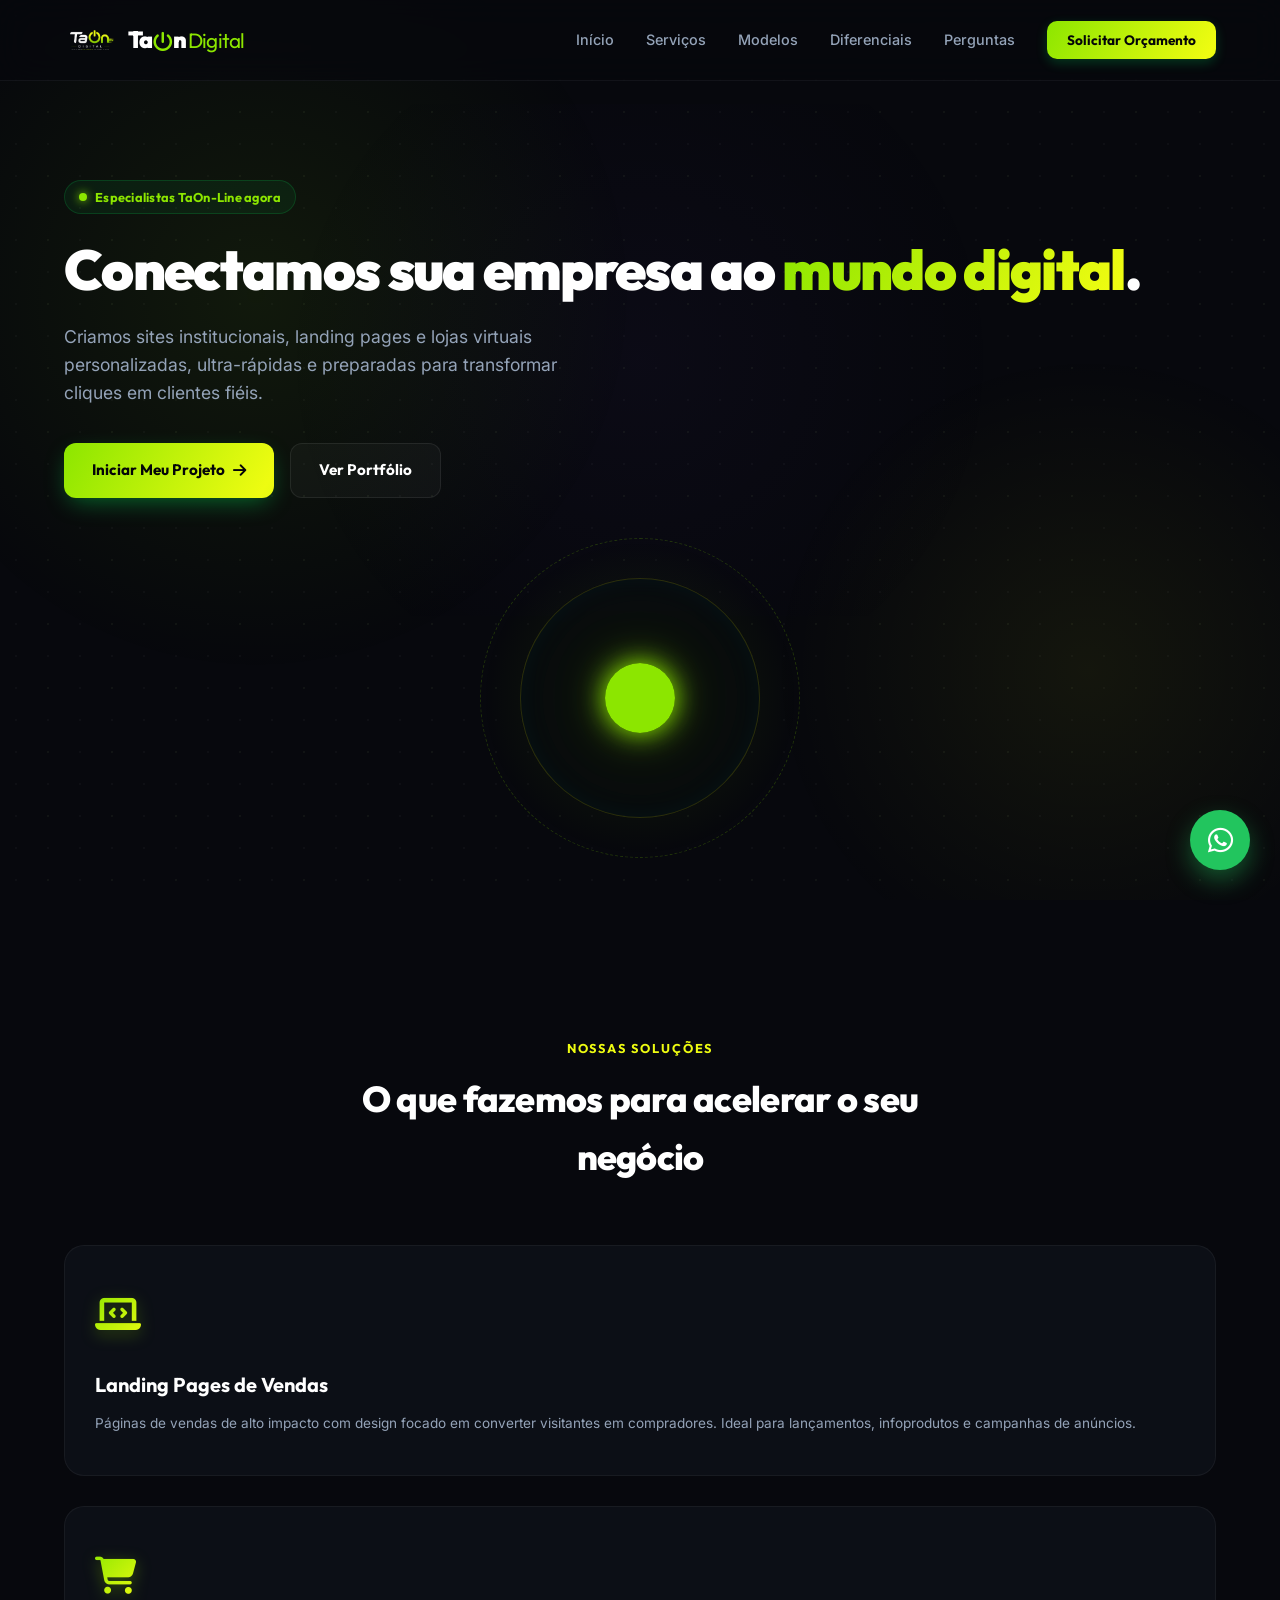
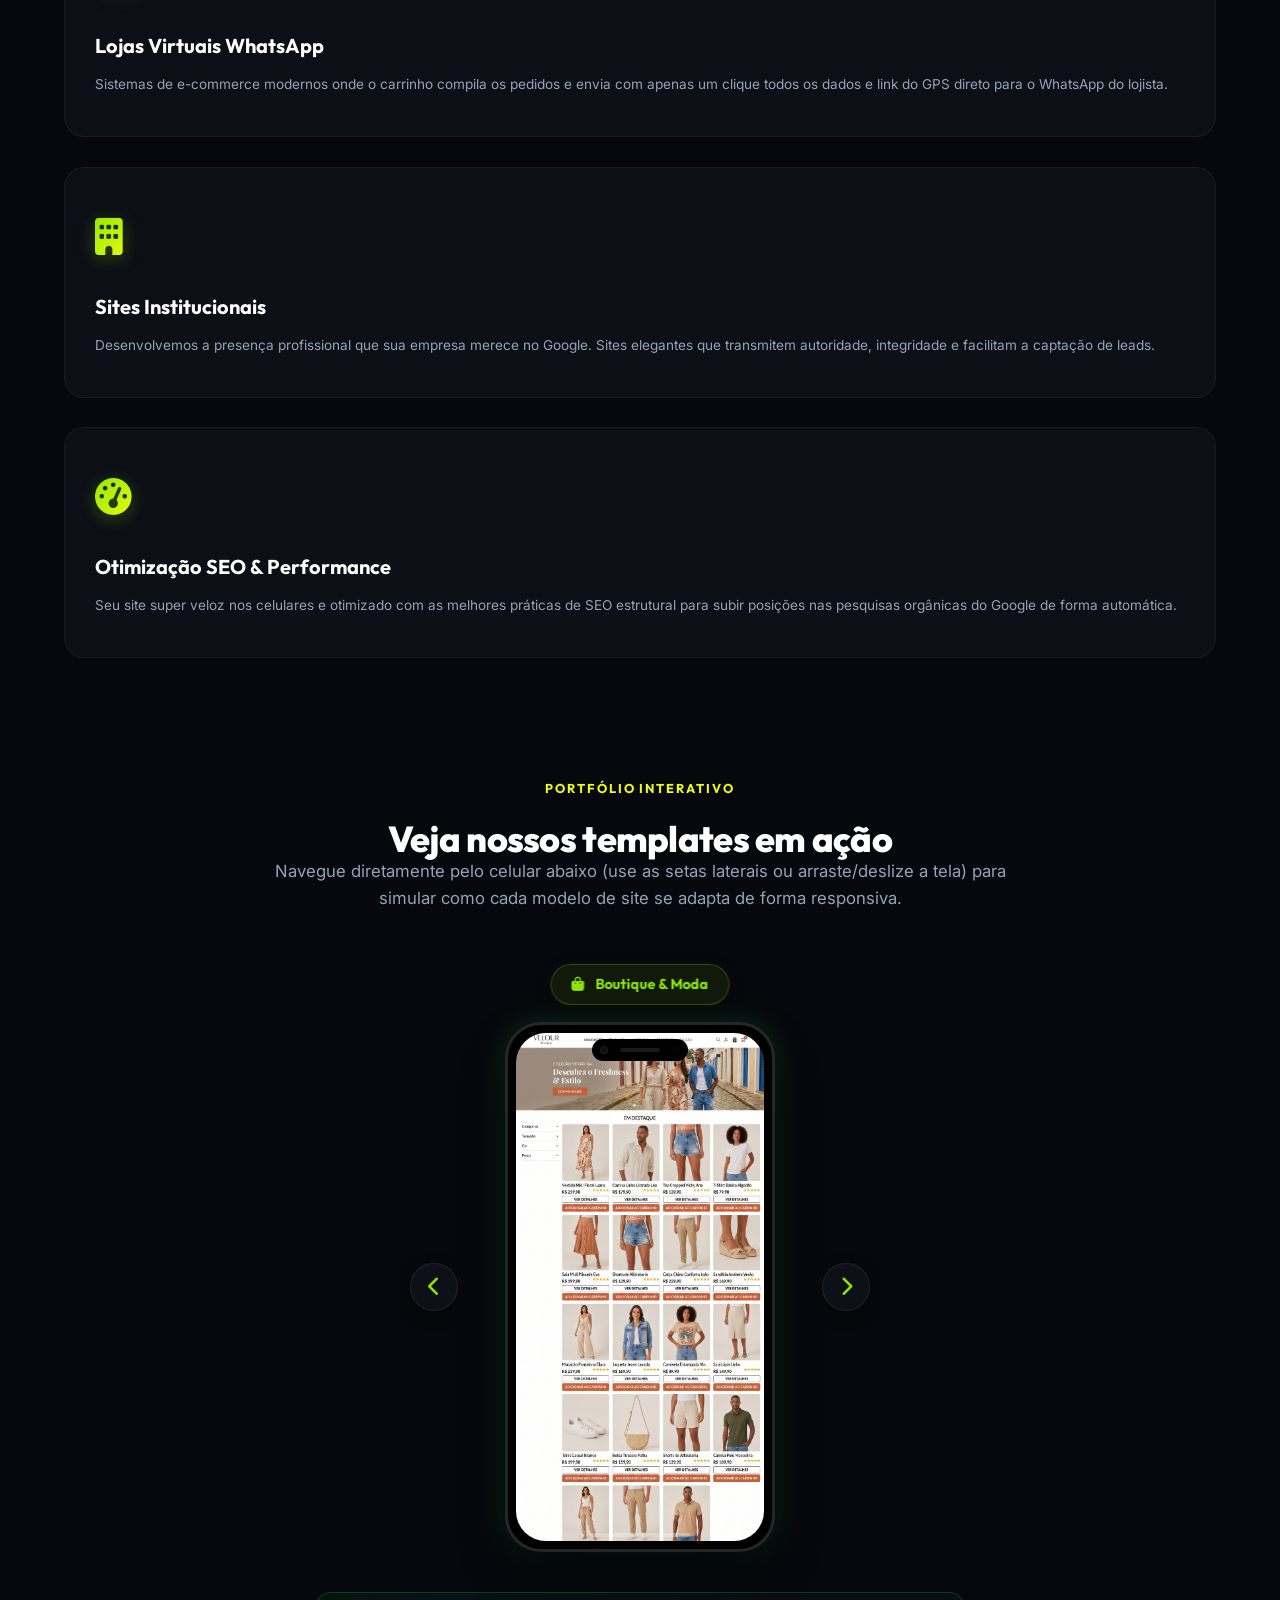
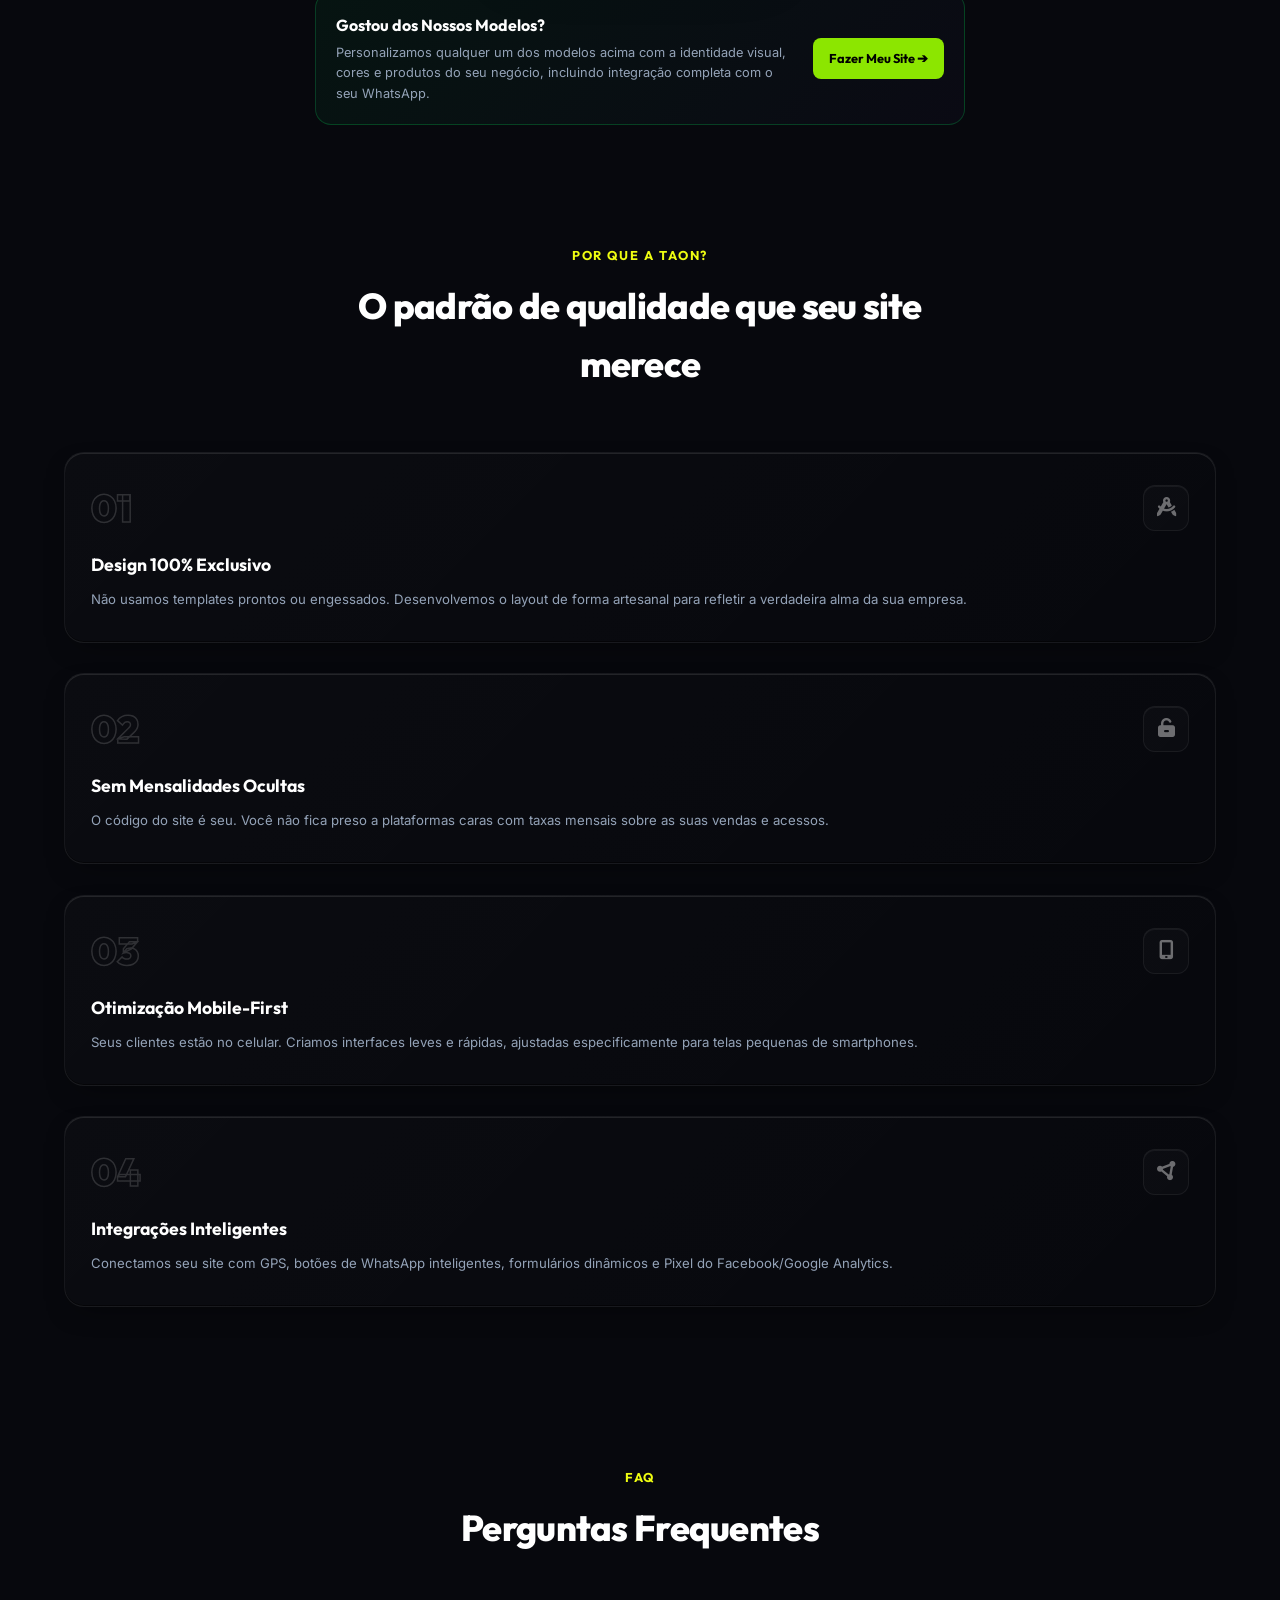
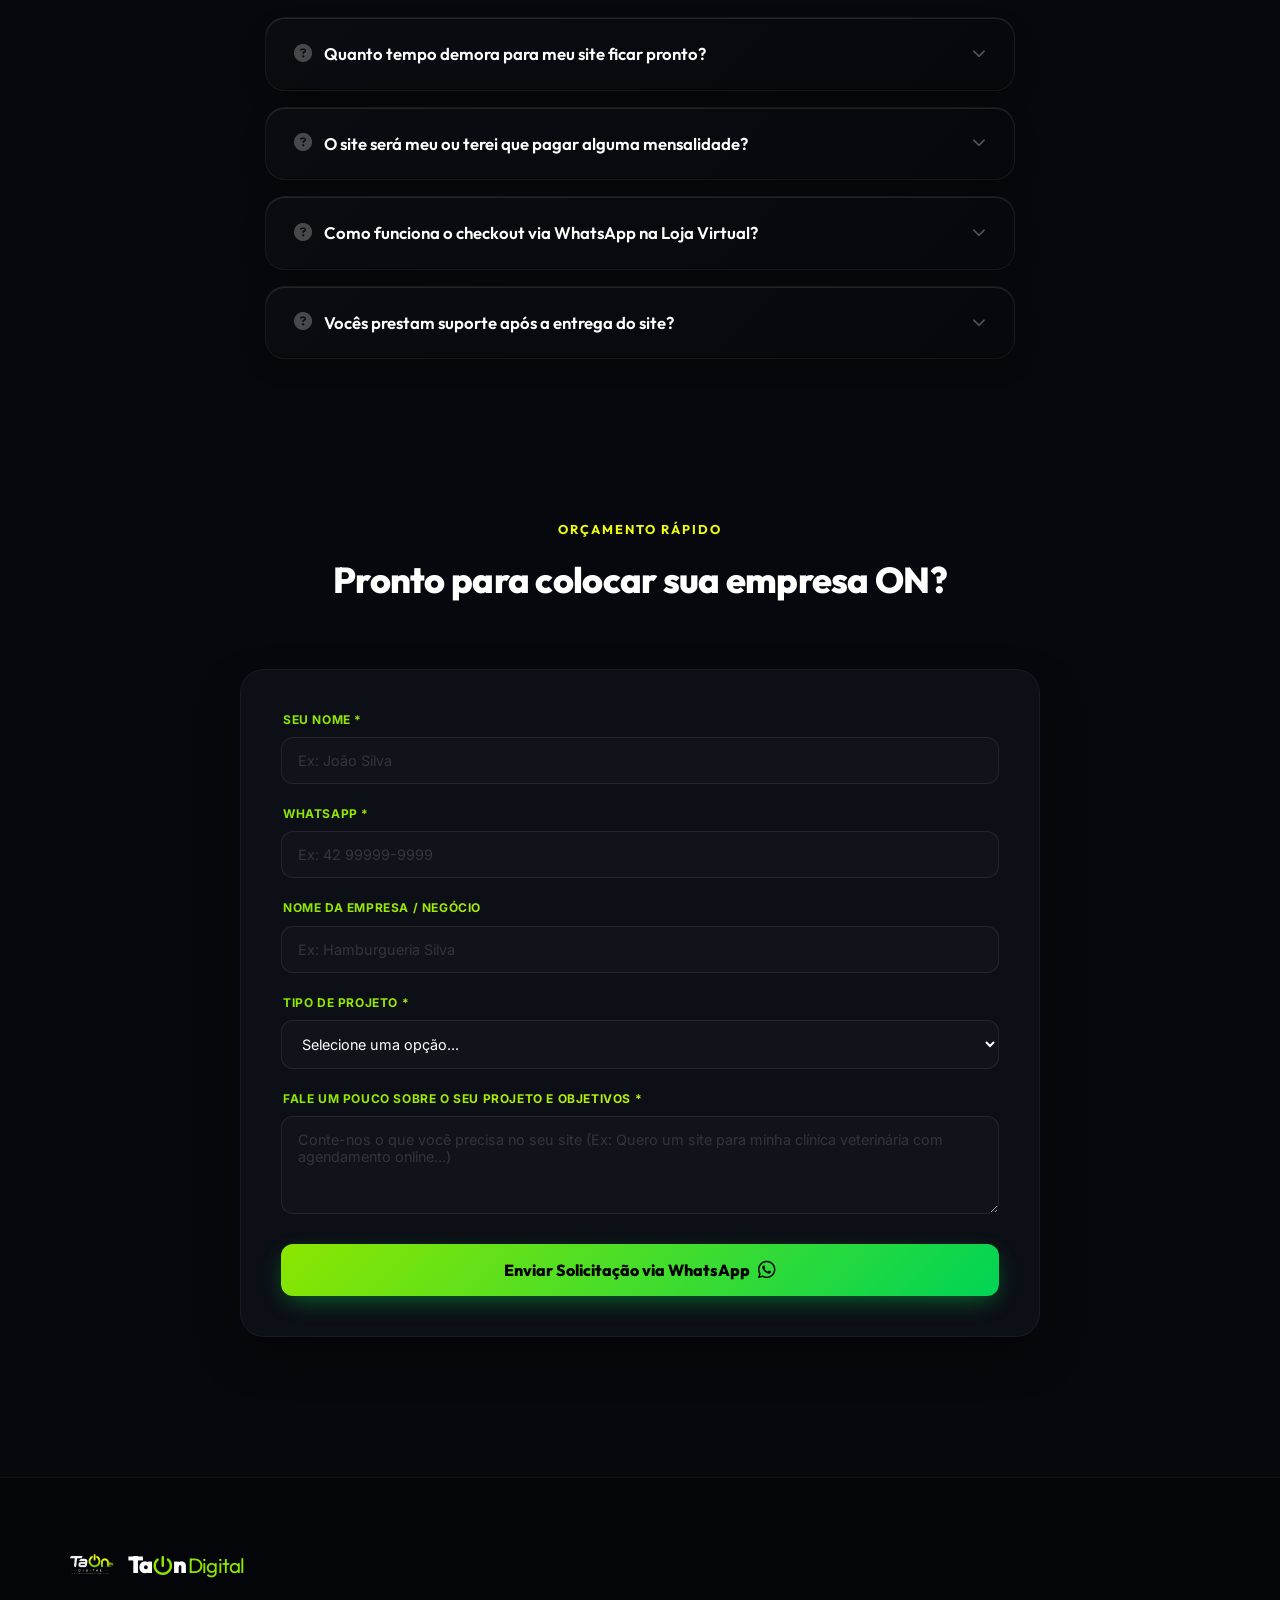
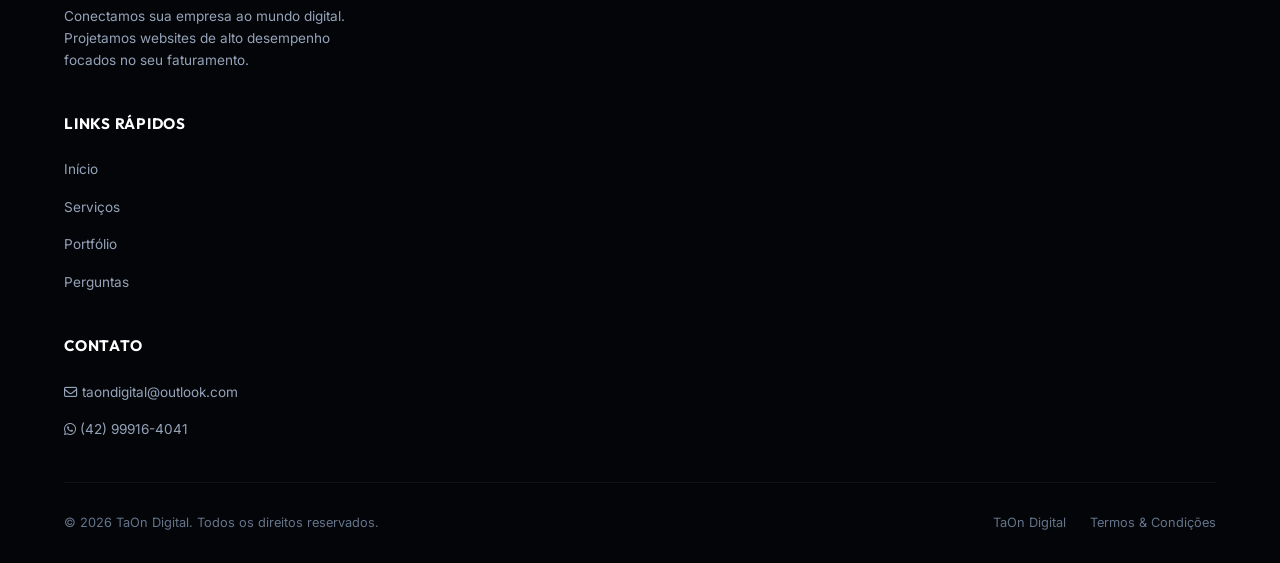
==== index.html @ 7944c2e3 "Add files via upload" ====
<!DOCTYPE html>
<html lang="pt-BR">
<head>
    <meta charset="UTF-8">
    <meta name="viewport" content="width=device-width, initial-scale=1.0">
    <title>TaOn Digital - Criação de Sites Profissionais e Lojas Virtuais</title>
    <meta name="description" content="Conectamos sua empresa ao mundo digital. Criamos Landing Pages, Lojas Virtuais e Sites Institucionais de alto nível e com conversão acelerada.">
    
    <!-- CSS Link -->
    <link rel="stylesheet" href="style.css?v=12">
    
    <!-- Ícone de FontAwesome para o WhatsApp Flutuante -->
    <link rel="stylesheet" href="https://cdnjs.cloudflare.com/ajax/libs/font-awesome/6.4.0/css/all.min.css">
</head>
<body>

    <!-- Grade e Efeitos de Brilho de Fundo -->
    <div class="digital-grid"></div>
    <div class="ambient-glows">
        <div class="glow-1"></div>
        <div class="glow-2"></div>
        <div class="glow-3"></div>
    </div>

    <!-- ==========================================
       MENU SUPERIOR (NAVBAR)
       ========================================== -->
    <nav class="navbar" id="navbar">
        <div class="container nav-container">
            <a href="#inicio" class="nav-logo">
                <img src="logo.png?v=2" alt="TaOn Digital Logo">
                <span class="nav-logo-text">Ta<i class="fa-solid fa-power-off power-icon"></i>n<span>Digital</span></span>
            </a>
            
            <ul class="nav-menu" id="nav-menu">
                <li><a href="#inicio" class="nav-link">Início</a></li>
                <li><a href="#servicos" class="nav-link">Serviços</a></li>
                <li><a href="#portfolio" class="nav-link">Modelos</a></li>
                <li><a href="#diferenciais" class="nav-link">Diferenciais</a></li>
                <li><a href="#faq" class="nav-link">Perguntas</a></li>
                <li><a href="#orcamento" class="nav-cta-btn">Solicitar Orçamento</a></li>
            </ul>
            
            <button class="menu-toggle" id="menu-toggle">
                <span></span>
                <span></span>
                <span></span>
            </button>
        </div>
    </nav>

    <!-- ==========================================
       SEÇÃO HERO
       ========================================== -->
    <section class="hero-section" id="inicio">
        <div class="container hero-grid">
            <div class="hero-content">
                <div class="hero-badge">
                    <span class="status-dot"></span>
                    Especialistas TaOn-Line agora
                </div>
                <h1 class="hero-title">Conectamos sua empresa ao <span class="gradient-text">mundo digital</span>.</h1>
                <p class="hero-subtitle">Criamos sites institucionais, landing pages e lojas virtuais personalizadas, ultra-rápidas e preparadas para transformar cliques em clientes fiéis.</p>
                <div class="hero-actions">
                    <a href="#orcamento" class="btn-primary">
                        <span>Iniciar Meu Projeto</span>
                        <i class="fa-solid fa-arrow-right"></i>
                    </a>
                    <a href="#portfolio" class="btn-secondary">Ver Portfólio</a>
                </div>
            </div>
            
            <div class="hero-visual">
                <div class="hero-tech-circle">
                    <div class="hero-tech-inner">
                        <div class="hero-tech-center">
                            <div class="orb-evasion-wrapper">
                                <div class="glow-orb"></div>
                            </div>
                        </div>
                    </div>
                </div>
            </div>
        </div>
    </section>

    <!-- ==========================================
       SEÇÃO SERVIÇOS
       ========================================== -->
    <section class="section" id="servicos">
        <div class="container">
            <div class="section-header reveal">
                <span class="section-tag">Nossas Soluções</span>
                <h2 class="section-title">O que fazemos para acelerar o seu negócio</h2>
            </div>
            
            <div class="services-grid">
                <!-- Serviço 1 -->
                <div class="service-card reveal reveal-delay-1">
                    <div class="service-icon"><i class="fa-solid fa-laptop-code"></i></div>
                    <h3>Landing Pages de Vendas</h3>
                    <p>Páginas de vendas de alto impacto com design focado em converter visitantes em compradores. Ideal para lançamentos, infoprodutos e campanhas de anúncios.</p>
                </div>
                
                <!-- Serviço 2 -->
                <div class="service-card reveal reveal-delay-2">
                    <div class="service-icon"><i class="fa-solid fa-cart-shopping"></i></div>
                    <h3>Lojas Virtuais WhatsApp</h3>
                    <p>Sistemas de e-commerce modernos onde o carrinho compila os pedidos e envia com apenas um clique todos os dados e link do GPS direto para o WhatsApp do lojista.</p>
                </div>
                
                <!-- Serviço 3 -->
                <div class="service-card reveal reveal-delay-3">
                    <div class="service-icon"><i class="fa-solid fa-building"></i></div>
                    <h3>Sites Institucionais</h3>
                    <p>Desenvolvemos a presença profissional que sua empresa merece no Google. Sites elegantes que transmitem autoridade, integridade e facilitam a captação de leads.</p>
                </div>
                
                <!-- Serviço 4 -->
                <div class="service-card reveal reveal-delay-4">
                    <div class="service-icon"><i class="fa-solid fa-gauge-high"></i></div>
                    <h3>Otimização SEO & Performance</h3>
                    <p>Seu site super veloz nos celulares e otimizado com as melhores práticas de SEO estrutural para subir posições nas pesquisas orgânicas do Google de forma automática.</p>
                </div>
            </div>
        </div>
    </section>

    <!-- ==========================================
       SEÇÃO PORTFÓLIO INTERATIVO (MOCKUP)
       ========================================== -->
    <section class="section portfolio-section" id="portfolio">
        <div class="container">
            <div class="section-header reveal">
                <span class="section-tag">Portfólio Interativo</span>
                <h2 class="section-title">Veja nossos templates em ação</h2>
            </div>
            
            <!-- Descrição centralizada acima da grade (economiza largura no grid) -->
            <p class="portfolio-intro-text reveal" style="text-align: center; color: var(--color-text-body); max-width: 750px; margin: -40px auto 40px auto; font-size: 1.05rem;">
                Navegue diretamente pelo celular abaixo (use as setas laterais ou arraste/deslize a tela) para simular como cada modelo de site se adapta de forma responsiva.
            </p>
            
            <div class="portfolio-layout">
                <!-- Coluna Esquerda: O Mockup do Celular (Agora do lado esquerdo!) -->
                <div class="phone-mockup-wrapper reveal left">
                    <!-- Indicador de Categoria Ativa -->
                    <div class="phone-category-indicator">
                        <span class="active-category-name"><i class="fa-solid fa-bag-shopping"></i> Boutique & Moda</span>
                    </div>

                    <!-- Setas de Navegação (Apenas no Mobile) -->
                    <button type="button" class="phone-nav-btn prev-btn" aria-label="Template anterior">
                        <i class="fa-solid fa-chevron-left"></i>
                    </button>
                    
                    <div class="phone-mockup">
                        <div class="phone-notch">
                            <div class="notch-camera"></div>
                            <div class="notch-speaker"></div>
                            <div class="notch-camera" style="opacity: 0.2;"></div>
                        </div>
                        
                        <div class="phone-home-indicator"></div>
                        
                        <div class="phone-screen">
                            <div class="phone-content-slider">
                                <!-- Slide Moda -->
                                <div class="phone-slide active" id="slide-moda">
                                    <iframe src="demo-moda.html" class="portfolio-iframe" title="Template Moda & Boutique"></iframe>
                                </div>
                                <!-- Slide Lanchonete -->
                                <div class="phone-slide" id="slide-lanchonete" style="position: absolute; inset: 0;">
                                    <iframe src="loja-demo/index.html" class="portfolio-iframe" title="Template Hamburgueria"></iframe>
                                </div>
                                <!-- Slide Restaurante -->
                                <div class="phone-slide" id="slide-restaurante">
                                    <iframe src="demo-restaurante.html" class="portfolio-iframe" title="Template Restaurante"></iframe>
                                </div>
                                <!-- Slide Petshop -->
                                <div class="phone-slide" id="slide-petshop">
                                    <iframe src="demo-petshop.html" class="portfolio-iframe" title="Template Petshop"></iframe>
                                </div>
                                <!-- Slide Assistência -->
                                <div class="phone-slide" id="slide-assistencia">
                                    <iframe src="demo-celular.html" class="portfolio-iframe" title="Template Assistência Técnica"></iframe>
                                </div>
                            </div>
                        </div>
                    </div>
                    
                    <button type="button" class="phone-nav-btn next-btn" aria-label="Próximo template">
                        <i class="fa-solid fa-chevron-right"></i>
                    </button>
                </div>

                <!-- Coluna Direita: As Abas de Categorias (Agora do lado direito!) -->
                <div class="portfolio-info reveal right">
                    <div class="tabs-container">
                        <button class="tab-btn active" data-target="moda">
                            <span>Boutique & Moda</span>
                            <span class="tab-icon"><i class="fa-solid fa-bag-shopping"></i></span>
                        </button>
                        <button class="tab-btn" data-target="lanchonete">
                            <span>Hamburgueria & Fast-food</span>
                            <span class="tab-icon"><i class="fa-solid fa-burger"></i></span>
                        </button>
                        <button class="tab-btn" data-target="restaurante">
                            <span>Restaurante & Bistrô</span>
                            <span class="tab-icon"><i class="fa-solid fa-utensils"></i></span>
                        </button>
                        <button class="tab-btn" data-target="petshop">
                            <span>Petshop & Veterinária</span>
                            <span class="tab-icon"><i class="fa-solid fa-paw"></i></span>
                        </button>
                        <button class="tab-btn" data-target="assistencia">
                            <span>Serviços & Assistência</span>
                            <span class="tab-icon"><i class="fa-solid fa-screwdriver-wrench"></i></span>
                        </button>
                    </div>
                </div>
            </div>

            <!-- Card Destaque da Vitrine (CTA para Orçamento) -->
            <div class="demo-card-highlight reveal scale" style="max-width: 650px; margin: 40px auto 0 auto; width: 100%;">
                <div class="demo-card-content">
                    <h4>Gostou dos Nossos Modelos?</h4>
                    <p>Personalizamos qualquer um dos modelos acima com a identidade visual, cores e produtos do seu negócio, incluindo integração completa com o seu WhatsApp.</p>
                </div>
                <a href="#orcamento" class="btn-demo-link">Fazer Meu Site ➔</a>
            </div>
        </div>
    </section>

    <!-- ==========================================
       SEÇÃO DIFERENCIAIS
       ========================================== -->
    <section class="section" id="diferenciais">
        <div class="container">
            <div class="section-header reveal">
                <span class="section-tag">Por Que a TaOn?</span>
                <h2 class="section-title">O padrão de qualidade que seu site merece</h2>
            </div>
            
            <div class="features-grid">
                <!-- Diferencial 1 -->
                <div class="feature-box reveal reveal-delay-1">
                    <div class="feature-header">
                        <div class="feature-num">01</div>
                        <div class="feature-icon-wrapper">
                            <i class="fa-solid fa-compass-drafting"></i>
                        </div>
                    </div>
                    <h4>Design 100% Exclusivo</h4>
                    <p>Não usamos templates prontos ou engessados. Desenvolvemos o layout de forma artesanal para refletir a verdadeira alma da sua empresa.</p>
                </div>
                
                <!-- Diferencial 2 -->
                <div class="feature-box reveal reveal-delay-2">
                    <div class="feature-header">
                        <div class="feature-num">02</div>
                        <div class="feature-icon-wrapper">
                            <i class="fa-solid fa-unlock-keyhole"></i>
                        </div>
                    </div>
                    <h4>Sem Mensalidades Ocultas</h4>
                    <p>O código do site é seu. Você não fica preso a plataformas caras com taxas mensais sobre as suas vendas e acessos.</p>
                </div>
                
                <!-- Diferencial 3 -->
                <div class="feature-box reveal reveal-delay-3">
                    <div class="feature-header">
                        <div class="feature-num">03</div>
                        <div class="feature-icon-wrapper">
                            <i class="fa-solid fa-mobile-screen-button"></i>
                        </div>
                    </div>
                    <h4>Otimização Mobile-First</h4>
                    <p>Seus clientes estão no celular. Criamos interfaces leves e rápidas, ajustadas especificamente para telas pequenas de smartphones.</p>
                </div>
                
                <!-- Diferencial 4 -->
                <div class="feature-box reveal reveal-delay-4">
                    <div class="feature-header">
                        <div class="feature-num">04</div>
                        <div class="feature-icon-wrapper">
                            <i class="fa-solid fa-circle-nodes"></i>
                        </div>
                    </div>
                    <h4>Integrações Inteligentes</h4>
                    <p>Conectamos seu site com GPS, botões de WhatsApp inteligentes, formulários dinâmicos e Pixel do Facebook/Google Analytics.</p>
                </div>
            </div>
        </div>
    </section>

    <!-- ==========================================
       SEÇÃO PERGUNTAS FREQUENTES (FAQ)
       ========================================== -->
    <section class="section" id="faq">
        <div class="container">
            <div class="section-header reveal">
                <span class="section-tag">FAQ</span>
                <h2 class="section-title">Perguntas Frequentes</h2>
            </div>
            
            <div class="faq-accordion reveal">
                <!-- FAQ 1 -->
                <div class="faq-card">
                    <button class="faq-header-btn" type="button" aria-expanded="false">
                        <div class="faq-question-title">
                            <span class="faq-q-icon"><i class="fa-solid fa-circle-question"></i></span>
                            <h3>Quanto tempo demora para meu site ficar pronto?</h3>
                        </div>
                        <div class="faq-toggle-icon">
                            <i class="fa-solid fa-chevron-down"></i>
                        </div>
                    </button>
                    <div class="faq-body">
                        <div class="faq-answer-content">
                            <p>O prazo médio para entrega de uma Landing Page de vendas é de 5 a 7 dias úteis. Sites institucionais maiores ou lojas virtuais completas costumam levar entre 10 e 15 dias úteis, contados a partir da entrega de todos os textos e imagens de conteúdo pelo cliente.</p>
                        </div>
                    </div>
                </div>

                <!-- FAQ 2 -->
                <div class="faq-card">
                    <button class="faq-header-btn" type="button" aria-expanded="false">
                        <div class="faq-question-title">
                            <span class="faq-q-icon"><i class="fa-solid fa-circle-question"></i></span>
                            <h3>O site será meu ou terei que pagar alguma mensalidade?</h3>
                        </div>
                        <div class="faq-toggle-icon">
                            <i class="fa-solid fa-chevron-down"></i>
                        </div>
                    </button>
                    <div class="faq-body">
                        <div class="faq-answer-content">
                            <p>O site é 100% de sua propriedade. Uma vez desenvolvido e entregue, não há taxas mensais de desenvolvimento ou uso de plataforma. Os únicos custos fixos são o registro do seu domínio (.com.br) e o servidor de hospedagem, pagos anualmente.</p>
                        </div>
                    </div>
                </div>

                <!-- FAQ 3 -->
                <div class="faq-card">
                    <button class="faq-header-btn" type="button" aria-expanded="false">
                        <div class="faq-question-title">
                            <span class="faq-q-icon"><i class="fa-solid fa-circle-question"></i></span>
                            <h3>Como funciona o checkout via WhatsApp na Loja Virtual?</h3>
                        </div>
                        <div class="faq-toggle-icon">
                            <i class="fa-solid fa-chevron-down"></i>
                        </div>
                    </button>
                    <div class="faq-body">
                        <div class="faq-answer-content">
                            <p>É o modelo ideal para evitar taxas mensais. O cliente monta o pedido na sua loja, insere os dados de entrega (incluindo o GPS nativo) e clica em finalizar. Os dados do pedido vão organizados em uma mensagem direta para o seu WhatsApp, onde você confere o pagamento Pix e faz a entrega.</p>
                        </div>
                    </div>
                </div>

                <!-- FAQ 4 -->
                <div class="faq-card">
                    <button class="faq-header-btn" type="button" aria-expanded="false">
                        <div class="faq-question-title">
                            <span class="faq-q-icon"><i class="fa-solid fa-circle-question"></i></span>
                            <h3>Vocês prestam suporte após a entrega do site?</h3>
                        </div>
                        <div class="faq-toggle-icon">
                            <i class="fa-solid fa-chevron-down"></i>
                        </div>
                    </button>
                    <div class="faq-body">
                        <div class="faq-answer-content">
                            <p>Sim! Fornecemos 30 dias de suporte técnico gratuito após o lançamento para eventuais correções ou ajustes básicos. Também entregamos um vídeo tutorial simples ensinando a alterar textos e imagens para que você tenha total autonomia de gerenciar seu site.</p>
                        </div>
                    </div>
                </div>
            </div>
        </div>
    </section>

    <!-- ==========================================
       SEÇÃO ORÇAMENTO / FORMULÁRIO DE CONTATO
       ========================================== -->
    <section class="section" id="orcamento">
        <div class="container">
            <div class="section-header reveal">
                <span class="section-tag">Orçamento Rápido</span>
                <h2 class="section-title">Pronto para colocar sua empresa ON?</h2>
            </div>
            
            <div class="budget-container reveal scale">
                <form class="budget-form" id="contact-form">
                    <div class="form-grid">
                        <div class="form-group">
                            <label for="usr-name">Seu Nome *</label>
                            <input type="text" id="usr-name" placeholder="Ex: João Silva" required>
                        </div>
                        <div class="form-group">
                            <label for="usr-phone">WhatsApp *</label>
                            <input type="tel" id="usr-phone" placeholder="Ex: 42 99999-9999" required>
                        </div>
                    </div>
                    
                    <div class="form-grid">
                        <div class="form-group">
                            <label for="usr-company">Nome da Empresa / Negócio</label>
                            <input type="text" id="usr-company" placeholder="Ex: Hamburgueria Silva">
                        </div>
                        <div class="form-group">
                            <label for="usr-project">Tipo de Projeto *</label>
                            <select id="usr-project" required>
                                <option value="" disabled selected>Selecione uma opção...</option>
                                <option value="Landing Page de Alta Conversão">Landing Page de Alta Conversão</option>
                                <option value="Loja Virtual com Pedido via WhatsApp">Loja Virtual com Pedido via WhatsApp</option>
                                <option value="Site Institucional Completo">Site Institucional Completo</option>
                                <option value="Outros Serviços Digitais">Outros Serviços Digitais</option>
                            </select>
                        </div>
                    </div>
                    
                    <div class="form-group">
                        <label for="usr-message">Fale um pouco sobre o seu projeto e objetivos *</label>
                        <textarea id="usr-message" rows="4" placeholder="Conte-nos o que você precisa no seu site (Ex: Quero um site para minha clínica veterinária com agendamento online...)" required></textarea>
                    </div>
                    
                    <div class="submit-btn-wrapper">
                        <button type="submit" class="btn-form-submit">
                            <span>Enviar Solicitação via WhatsApp</span>
                            <i class="fa-brands fa-whatsapp" style="font-size: 1.25rem;"></i>
                        </button>
                    </div>
                </form>
            </div>
        </div>
    </section>

    <!-- ==========================================
       RODAPÉ (FOOTER)
       ========================================== -->
    <footer class="footer">
        <div class="container">
            <div class="footer-grid">
                <div class="footer-info">
                    <a href="#inicio" class="footer-logo">
                        <img src="logo.png?v=2" alt="TaOn Digital Logo">
                        <span class="footer-logo-text">Ta<i class="fa-solid fa-power-off power-icon"></i>n<span>Digital</span></span>
                    </a>
                    <p class="footer-desc">Conectamos sua empresa ao mundo digital. Projetamos websites de alto desempenho focados no seu faturamento.</p>
                </div>
                
                <div class="footer-links">
                    <h4>Links Rápidos</h4>
                    <ul>
                        <li><a href="#inicio">Início</a></li>
                        <li><a href="#servicos">Serviços</a></li>
                        <li><a href="#portfolio">Portfólio</a></li>
                        <li><a href="#faq">Perguntas</a></li>
                    </ul>
                </div>
                
                <div class="footer-links">
                    <h4>Contato</h4>
                    <ul>
                        <li><a href="mailto:taondigital@outlook.com"><i class="fa-regular fa-envelope"></i> taondigital@outlook.com</a></li>
                        <li><a href="https://wa.me/5542999164041" target="_blank"><i class="fa-brands fa-whatsapp"></i> (42) 99916-4041</a></li>
                    </ul>
                </div>
            </div>
            
            <div class="footer-bottom">
                <p>&copy; 2026 TaOn Digital. Todos os direitos reservados.</p>
                <div class="footer-bottom-links">
                    <a href="#inicio">TaOn Digital</a>
                    <a href="#servicos">Termos & Condições</a>
                </div>
            </div>
        </div>
    </footer>

    <!-- WhatsApp Flutuante -->
    <a href="https://wa.me/5542999164041?text=Ol%C3%A1!%20Gostaria%20de%20saber%20mais%20sobre%20os%20sites%20profissionais%20da%20TaOn%20Digital." class="whatsapp-float" target="_blank" title="Fale Conosco no WhatsApp">
        <i class="fa-brands fa-whatsapp"></i>
    </a>

    <!-- ==========================================
       LOGICA JAVASCRIPT
       ========================================== -->
    <script>
        document.addEventListener('DOMContentLoaded', () => {
            // Função para ajustar o zoom e tamanho do iframe responsivamente
            function adjustIframes() {
                const phoneScreens = document.querySelectorAll('.phone-screen');
                phoneScreens.forEach(screen => {
                    const iframes = screen.querySelectorAll('.portfolio-iframe');
                    iframes.forEach(iframe => {
                        let screenW = screen.clientWidth;
                        let screenH = screen.clientHeight;
                        
                        // Fallback caso a renderização esteja pendente e retorne 0
                        if (screenW === 0) {
                            screenW = screen.offsetWidth || 252;
                        }
                        if (screenH === 0) {
                            screenH = screen.offsetHeight || 500;
                        }
                        
                        // Largura de referência padrão para smartphone (375px)
                        const virtualW = 375;
                        const scale = screenW / virtualW;
                        const virtualH = screenH / scale;
                        
                        iframe.style.width = `${virtualW}px`;
                        iframe.style.height = `${virtualH}px`;
                        iframe.style.transform = `scale(${scale})`;
                        iframe.style.transformOrigin = 'top left';
                        iframe.style.border = 'none';
                    });
                });
            }

            // Ajusta no carregamento inicial, após carregar tudo e no redimensionamento da janela
            adjustIframes();
            window.addEventListener('load', adjustIframes);
            window.addEventListener('resize', adjustIframes);
            setTimeout(adjustIframes, 100);
            setTimeout(adjustIframes, 500);

            // NAVBAR EFFECT
            const navbar = document.getElementById('navbar');
            window.addEventListener('scroll', () => {
                if (window.scrollY > 50) {
                    navbar.classList.add('scrolled');
                } else {
                    navbar.classList.remove('scrolled');
                }
            });

            // PARALLAX EFFECT FOR HERO VISUAL (CIRCLE)
            const heroVisual = document.querySelector('.hero-visual');
            window.addEventListener('scroll', () => {
                const scrolled = window.scrollY;
                if (scrolled < 900 && heroVisual) {
                    // Deslocamento vertical suave (30% da velocidade de rolagem)
                    heroVisual.style.transform = `translateY(${scrolled * 0.3}px)`;
                }
            });

            // MOBILE MENU TOGGLE
            const menuToggle = document.getElementById('menu-toggle');
            const navMenu = document.getElementById('nav-menu');
            
            if (menuToggle && navMenu) {
                menuToggle.addEventListener('click', () => {
                    navMenu.classList.toggle('active');
                    // Animar as linhas do menu hamburguer
                    const spans = menuToggle.querySelectorAll('span');
                    spans[0].style.transform = navMenu.classList.contains('active') ? 'rotate(45deg) translate(5px, 5px)' : 'none';
                    spans[1].style.opacity = navMenu.classList.contains('active') ? '0' : '1';
                    spans[2].style.transform = navMenu.classList.contains('active') ? 'rotate(-45deg) translate(6px, -6px)' : 'none';
                });

                // Fechar menu ao clicar em links
                const navLinks = navMenu.querySelectorAll('a');
                navLinks.forEach(link => {
                    link.addEventListener('click', () => {
                        navMenu.classList.remove('active');
                        const spans = menuToggle.querySelectorAll('span');
                        spans.forEach(span => span.style.transform = 'none');
                        spans[1].style.opacity = '1';
                    });
                });
            }

            // PORTFOLIO TABS INTEGRADO COM MOCKUP DE CELULAR
            const tabBtns = document.querySelectorAll('.tab-btn');
            const phoneSlides = document.querySelectorAll('.phone-slide');
            const categories = ['moda', 'lanchonete', 'restaurante', 'petshop', 'assistencia'];
            
            tabBtns.forEach(btn => {
                btn.addEventListener('click', (e) => {
                    // Remover classe active de todos os botões e slides
                    tabBtns.forEach(b => b.classList.remove('active'));
                    phoneSlides.forEach(s => s.classList.remove('active'));
                    
                    // Adicionar ao botão clicado
                    btn.classList.add('active');
                    
                    // Mostrar slide correspondente
                    const target = btn.getAttribute('data-target');
                    const slide = document.getElementById(`slide-${target}`);
                    if (slide) {
                        slide.classList.add('active');
                        // Resetar scroll interno do slide ao carregar
                        slide.scrollTop = 0;
                    }
                    
                    // Atualiza o indicador de categoria ativa do celular (usado no mobile)
                    const categoryNameSpan = document.querySelector('.active-category-name');
                    if (categoryNameSpan) {
                        const iconHtml = btn.querySelector('.tab-icon')?.innerHTML || '';
                        let name = btn.querySelector('span:first-child')?.innerText || '';
                        if (target === 'lanchonete') {
                            name += ' (Loja Teste)';
                        }
                        categoryNameSpan.innerHTML = `${iconHtml} ${name}`;
                    }

                    // Muda a cor do indicador de categoria (caixinha verde) para laranja no caso da hamburgueria
                    const categoryIndicator = document.querySelector('.phone-category-indicator');
                    if (categoryIndicator) {
                        if (target === 'lanchonete') {
                            categoryIndicator.classList.add('orange-theme');
                        } else {
                            categoryIndicator.classList.remove('orange-theme');
                        }
                    }
                    
                    // Rola a página até o mockup do celular apenas se o clique for manual do usuário (e.isTrusted) no mobile (<= 576px)
                    if (window.innerWidth <= 576 && e.isTrusted) {
                        const mockupWrapper = document.querySelector('.phone-mockup-wrapper');
                        if (mockupWrapper) {
                            setTimeout(() => {
                                mockupWrapper.scrollIntoView({ behavior: 'smooth', block: 'center' });
                            }, 150);
                        }
                    }

                    // Recalcula o tamanho após a mudança de slide
                    setTimeout(adjustIframes, 50);
                });
            });

            // Função para alternar entre as categorias (utilizada pelos botões de seta e swipes)
            function navigateMockup(direction) {
                const activeTab = document.querySelector('.tab-btn.active');
                if (!activeTab) return;
                
                const currentTarget = activeTab.getAttribute('data-target');
                let currentIndex = categories.indexOf(currentTarget);
                
                if (direction === 'next') {
                    currentIndex = (currentIndex + 1) % categories.length;
                } else if (direction === 'prev') {
                    currentIndex = (currentIndex - 1 + categories.length) % categories.length;
                }
                
                const nextTarget = categories[currentIndex];
                const nextTabBtn = document.querySelector(`.tab-btn[data-target="${nextTarget}"]`);
                if (nextTabBtn) {
                    nextTabBtn.click();
                }
            }

            // Listeners para os botões de navegação lateral (prev/next) no celular
            const prevBtn = document.querySelector('.prev-btn');
            const nextBtn = document.querySelector('.next-btn');
            if (prevBtn) prevBtn.addEventListener('click', () => navigateMockup('prev'));
            if (nextBtn) nextBtn.addEventListener('click', () => navigateMockup('next'));

            // Gestos de deslize (swipe) tátil e por arrastar de mouse para trocar de categoria
            const phoneScreen = document.querySelector('.phone-screen');
            if (phoneScreen) {
                let touchStartX = 0;
                let touchEndX = 0;
                
                phoneScreen.addEventListener('touchstart', (e) => {
                    touchStartX = e.changedTouches[0].screenX;
                }, { passive: true });
                
                phoneScreen.addEventListener('touchend', (e) => {
                    touchEndX = e.changedTouches[0].screenX;
                    const swipeThreshold = 50; // limite de detecção em pixels
                    
                    if (touchEndX < touchStartX - swipeThreshold) {
                        navigateMockup('next'); // deslizar para esquerda -> próxima categoria
                    } else if (touchEndX > touchStartX + swipeThreshold) {
                        navigateMockup('prev'); // deslizar para direita -> categoria anterior
                    }
                }, { passive: true });

                // Suporte para arrastar com o mouse no computador (swipe)
                let isDragging = false;
                let dragStartX = 0;

                phoneScreen.addEventListener('mousedown', (e) => {
                    isDragging = true;
                    dragStartX = e.clientX;
                    e.preventDefault(); // Evita arrastar a imagem como arquivo nativo do navegador
                });

                window.addEventListener('mouseup', (e) => {
                    if (!isDragging) return;
                    isDragging = false;
                    const dragEndX = e.clientX;
                    const dragThreshold = 50;

                    if (dragEndX < dragStartX - dragThreshold) {
                        navigateMockup('next'); // arrastar para esquerda -> próxima
                    } else if (dragEndX > dragStartX + dragThreshold) {
                        navigateMockup('prev'); // arrastar para direita -> anterior
                    }
                });
            }

            // FAQ ACCORDION
            const faqCards = document.querySelectorAll('.faq-card');
            
            faqCards.forEach(card => {
                const headerBtn = card.querySelector('.faq-header-btn');
                if (headerBtn) {
                    headerBtn.addEventListener('click', () => {
                        const isActive = card.classList.contains('active');
                        
                        // Fecha todos os outros FAQs (comportamento sanfona)
                        faqCards.forEach(c => {
                            if (c !== card) {
                                c.classList.remove('active');
                                const btn = c.querySelector('.faq-header-btn');
                                if (btn) btn.setAttribute('aria-expanded', 'false');
                            }
                        });
                        
                        // Alterna o estado do clicado
                        if (isActive) {
                            card.classList.remove('active');
                            headerBtn.setAttribute('aria-expanded', 'false');
                        } else {
                            card.classList.add('active');
                            headerBtn.setAttribute('aria-expanded', 'true');
                        }
                    });
                }
            });

            // WHATSAPP LEAD FORM
            const contactForm = document.getElementById('contact-form');
            if (contactForm) {
                contactForm.addEventListener('submit', (e) => {
                    e.preventDefault();
                    
                    const name = document.getElementById('usr-name').value;
                    const phone = document.getElementById('usr-phone').value;
                    const company = document.getElementById('usr-company').value || 'Não informada';
                    const projectType = document.getElementById('usr-project').value;
                    const messageText = document.getElementById('usr-message').value;

                    const formattedMessage = 
                        `🚀 *NOVA SOLICITAÇÃO DE ORÇAMENTO - TAON DIGITAL* 🚀\n` +
                        `----------------------------------\n` +
                        `👤 *Cliente:* ${name}\n` +
                        `💬 *WhatsApp:* ${phone}\n` +
                        `🏢 *Empresa:* ${company}\n` +
                        `💻 *Tipo de Projeto:* ${projectType}\n` +
                        `----------------------------------\n` +
                        `📝 *Detalhes:* \n"${messageText}"\n` +
                        `----------------------------------\n` +
                        `🔗 _Mensagem enviada através do site corporativo._`;

                    const whatsappUrl = `https://wa.me/5542999164041?text=${encodeURIComponent(formattedMessage)}`;
                    window.open(whatsappUrl, '_blank');
                });
            }

            // SCROLL REVEAL (INTERSECTION OBSERVER)
            const revealElements = document.querySelectorAll('.reveal');
            
            const revealObserver = new IntersectionObserver((entries, observer) => {
                entries.forEach(entry => {
                    if (entry.isIntersecting) {
                        entry.target.classList.add('active');
                        // Para de observar após a ativação para economizar performance
                        observer.unobserve(entry.target);
                    }
                });
            }, {
                root: null,
                threshold: 0.15,
                rootMargin: '0px 0px -50px 0px'
            });
            
            revealElements.forEach(el => {
                revealObserver.observe(el);
            });

            // EVADING ORB EFFECT (MOUSE AVOIDANCE)
            const orbWrapper = document.querySelector('.orb-evasion-wrapper');
            const heroSection = document.querySelector('.hero-section');
            
            if (orbWrapper && heroSection && heroVisual) {
                // Transição suave para retorno
                orbWrapper.style.transition = 'transform 0.3s cubic-bezier(0.25, 0.8, 0.25, 1)';
                
                // Armazena a posição neutra (absoluta em relação ao documento) do centro da esfera
                let baseOrbX = 0;
                let baseOrbY = 0;
                
                function updateBasePosition() {
                    const prevVisualTransform = heroVisual.style.transform;
                    const prevOrbTransform = orbWrapper.style.transform;
                    
                    // Remove temporariamente as transformações para medir a posição neutra real
                    heroVisual.style.transform = 'none';
                    orbWrapper.style.transform = 'none';
                    
                    const rect = heroVisual.getBoundingClientRect();
                    baseOrbX = rect.left + window.scrollX + rect.width / 2;
                    baseOrbY = rect.top + window.scrollY + rect.height / 2;
                    
                    // Restaura os estados de transformação originais
                    heroVisual.style.transform = prevVisualTransform;
                    orbWrapper.style.transform = prevOrbTransform;
                }
                
                // Calcula a posição no carregamento e quando a tela muda de tamanho
                updateBasePosition();
                window.addEventListener('resize', updateBasePosition);
                
                window.addEventListener('pointermove', (e) => {
                    // Ignora eventos de toque físico para evitar conflitos em dispositivos híbridos e mobile
                    if (e.pointerType === 'touch') return;
                    
                    const scrolled = window.scrollY;
                    // Calcula a posição atual neutra no viewport (inclui o scroll e o efeito parallax vertical)
                    const orbX = baseOrbX - window.scrollX;
                    const orbY = baseOrbY + (scrolled * 0.3) - scrolled;
                    
                    const mouseX = e.clientX;
                    const mouseY = e.clientY;
                    
                    const diffX = orbX - mouseX;
                    const diffY = orbY - mouseY;
                    const dist = Math.sqrt(diffX * diffX + diffY * diffY);
                    
                    // Limite de distância aumentado para cobrir toda a área do Hero
                    const threshold = 900; 
                    const maxFlee = 80; // Mantém 80px para não ultrapassar os limites físicos do círculo pai (.hero-tech-inner de 240px)
                    
                    if (dist < threshold) {
                        // Calcula atenuação vertical suave para limitar o efeito à faixa de altura da seção Hero (500px acima/abaixo)
                        const distY = Math.abs(diffY);
                        const verticalAttenuation = Math.max(0, 1 - distY / 500);
                        
                        const force = ((threshold - dist) / threshold) * verticalAttenuation;
                        const dirX = diffX / (dist || 1);
                        const dirY = diffY / (dist || 1);
                        
                        const translateX = dirX * force * maxFlee;
                        const translateY = dirY * force * maxFlee;
                        
                        orbWrapper.style.transform = `translate3d(${translateX}px, ${translateY}px, 0)`;
                    } else {
                        orbWrapper.style.transform = 'translate3d(0, 0, 0)';
                    }
                });
                
                document.addEventListener('pointerleave', () => {
                    orbWrapper.style.transform = 'translate3d(0, 0, 0)';
                });

                // EFEITO DE ACOPLAMENTO AO SCROLL TÁTIL (GLOBAL MOBILE)
                let globalTouchStartX = 0;
                let globalTouchStartY = 0;
                let isGlobalTouchActive = false;
                
                window.addEventListener('touchstart', (e) => {
                    // Executa apenas em dispositivos móveis (toque)
                    if (window.matchMedia("(pointer: fine)").matches) return;
                    
                    const touch = e.touches[0];
                    globalTouchStartX = touch.clientX;
                    globalTouchStartY = touch.clientY;
                    isGlobalTouchActive = true;
                    orbWrapper.style.transition = 'none';
                }, { passive: true });
                
                window.addEventListener('touchmove', (e) => {
                    if (!isGlobalTouchActive) return;
                    
                    const touch = e.touches[0];
                    const diffX = touch.clientX - globalTouchStartX;
                    const diffY = touch.clientY - globalTouchStartY;
                    const dist = Math.sqrt(diffX * diffX + diffY * diffY);
                    
                    const maxDrag = 60; // Deslocamento máximo permitido
                    const scaleFactor = 0.15; // A bola move 15% do movimento do dedo, dando leveza
                    
                    let translateX = diffX * scaleFactor;
                    let translateY = diffY * scaleFactor;
                    const scaledDist = dist * scaleFactor;
                    
                    if (scaledDist > maxDrag) {
                        translateX = (diffX / dist) * maxDrag;
                        translateY = (diffY / dist) * maxDrag;
                    }
                    
                    orbWrapper.style.transform = `translate3d(${translateX}px, ${translateY}px, 0)`;
                }, { passive: true });
                
                const handleGlobalTouchEnd = () => {
                    if (!isGlobalTouchActive) return;
                    isGlobalTouchActive = false;
                    
                    // Efeito elástico (bounce) ao soltar o dedo da tela
                    orbWrapper.style.transition = 'transform 0.5s cubic-bezier(0.175, 0.885, 0.32, 1.5)';
                    orbWrapper.style.transform = 'translate3d(0, 0, 0)';
                    
                    if (navigator.vibrate) {
                        navigator.vibrate(10);
                    }
                };
                
                window.addEventListener('touchend', handleGlobalTouchEnd);
                window.addEventListener('touchcancel', handleGlobalTouchEnd);
            }
        });
    </script>
</body>
</html>
---- style.css ----
/* ==========================================
   SISTEMA DE DESIGN & VARIÁVEIS (PREMIUM TECH)
   ========================================== */
@import url('https://fonts.googleapis.com/css2?family=Inter:wght@300;400;500;600;700&family=Outfit:wght@400;500;600;700;800;900&display=swap');

*, *::before, *::after {
    box-sizing: border-box;
    margin: 0;
    padding: 0;
}

:root {
    --color-bg-space: #07080d;
    --color-card-bg: rgba(18, 20, 29, 0.6);
    --color-card-border: rgba(255, 255, 255, 0.05);
    
    /* Neon Cores */
    --color-primary: #8ce600;       /* Verde Lime TaOn (Logo) */
    --color-secondary: #eefc11;     /* Amarelo/Limão Digital (Logo) */
    --color-accent: #8b5cf6;        /* Roxo Tech */
    --color-whatsapp: #22c55e;
    
    --color-text-white: #ffffff;
    --color-text-light: #e2e8f0;
    --color-text-muted: #64748b;
    --color-text-body: #94a3b8;
    
    --font-heading: 'Outfit', sans-serif;
    --font-body: 'Inter', sans-serif;
    
    --transition-smooth: 0.3s cubic-bezier(0.4, 0, 0.2, 1);
    --transition-bounce: 0.5s cubic-bezier(0.175, 0.885, 0.32, 1.275);
}

html {
    scroll-behavior: smooth;
    overflow-x: hidden;
}

body {
    background-color: var(--color-bg-space);
    color: var(--color-text-light);
    font-family: var(--font-body);
    line-height: 1.6;
    overflow-x: hidden;
}

/* ==========================================
   FUNDOS, GLOWS & GRADE DIGITAL
   ========================================== */
.digital-grid {
    position: fixed;
    inset: 0;
    background-image: 
        radial-gradient(rgba(255, 255, 255, 0.03) 1px, transparent 1px),
        radial-gradient(rgba(140, 230, 0, 0.02) 1.5px, transparent 1.5px);
    background-size: 32px 32px, 64px 64px;
    background-position: 0 0, 16px 16px;
    z-index: -2;
    pointer-events: none;
}

.ambient-glows {
    position: fixed;
    inset: 0;
    z-index: -1;
    pointer-events: none;
    overflow: hidden;
}

.glow-1 {
    position: absolute;
    top: -10%;
    left: -10%;
    width: 60vw;
    height: 60vw;
    background: radial-gradient(circle, rgba(140, 230, 0, 0.08) 0%, transparent 70%);
    transform: translate3d(0,0,0);
    will-change: transform;
}

.glow-2 {
    position: absolute;
    bottom: -10%;
    right: -10%;
    width: 50vw;
    height: 50vw;
    background: radial-gradient(circle, rgba(238, 252, 17, 0.06) 0%, transparent 70%);
    transform: translate3d(0,0,0);
    will-change: transform;
}

.glow-3 {
    position: absolute;
    top: 40%;
    left: 50%;
    transform: translate3d(-50%, -50%, 0);
    width: 70vw;
    height: 40vw;
    background: radial-gradient(circle, rgba(139, 92, 246, 0.04) 0%, transparent 70%);
    will-change: transform;
}

/* ==========================================
   CONTAINERS & BOTÕES
   ========================================== */
.container {
    width: 100%;
    max-width: 1200px;
    margin: 0 auto;
    padding: 0 24px;
}

.btn-primary {
    background: linear-gradient(120deg, var(--color-primary) 0%, var(--color-secondary) 50%, var(--color-primary) 100%);
    background-size: 200% auto;
    animation: shineGradient 6s linear infinite;
    color: #040508;
    font-family: var(--font-heading);
    font-size: 0.95rem;
    font-weight: 700;
    padding: 14px 28px;
    border-radius: 12px;
    border: none;
    cursor: pointer;
    transition: var(--transition-smooth);
    display: inline-flex;
    align-items: center;
    gap: 8px;
    box-shadow: 0 8px 24px -6px rgba(0, 255, 98, 0.4);
    text-decoration: none;
}

.btn-primary:hover {
    transform: translateY(-2px);
    box-shadow: 0 12px 30px -4px rgba(0, 255, 98, 0.6);
    filter: brightness(1.05);
}

.btn-secondary {
    background: rgba(255, 255, 255, 0.03);
    color: var(--color-text-white);
    font-family: var(--font-heading);
    font-size: 0.95rem;
    font-weight: 700;
    padding: 14px 28px;
    border-radius: 12px;
    border: 1px solid rgba(255, 255, 255, 0.08);
    cursor: pointer;
    transition: var(--transition-smooth);
    display: inline-flex;
    align-items: center;
    gap: 8px;
    text-decoration: none;
}

.btn-secondary:hover {
    background: rgba(255, 255, 255, 0.08);
    border-color: rgba(255, 255, 255, 0.2);
    transform: translateY(-2px);
}

/* ==========================================
   MENU SUPERIOR (NAVBAR)
   ========================================== */
.navbar {
    position: fixed;
    top: 0;
    left: 0;
    width: 100%;
    z-index: 1000;
    background: rgba(7, 8, 13, 0.7);
    backdrop-filter: blur(16px);
    border-bottom: 1px solid var(--color-card-border);
    transition: var(--transition-smooth);
}

.navbar.scrolled {
    padding: 10px 0;
    background: rgba(7, 8, 13, 0.9);
    border-bottom-color: rgba(0, 255, 102, 0.1);
}

.nav-container {
    display: flex;
    justify-content: space-between;
    align-items: center;
    height: 80px;
    transition: var(--transition-smooth);
}

.navbar.scrolled .nav-container {
    height: 65px;
}

.nav-logo {
    display: flex;
    align-items: center;
    gap: 12px;
    text-decoration: none;
}

.nav-logo img {
    height: 52px;
    width: auto;
    object-fit: contain;
    transition: var(--transition-smooth);
}

.navbar.scrolled .nav-logo img {
    height: 42px;
}

.nav-logo-text {
    font-family: var(--font-heading);
    font-weight: 900;
    font-size: 1.45rem;
    color: var(--color-text-white);
    letter-spacing: -0.04em;
}

.nav-logo-text span {
    color: var(--color-primary);
    font-weight: 400;
    font-size: 1.3rem;
    margin-left: 2px;
}

.nav-logo-text .power-icon {
    font-size: 0.85em;
    color: var(--color-primary);
    margin: 0 1px;
    vertical-align: -0.02em;
}

.nav-menu {
    display: flex;
    align-items: center;
    gap: 32px;
    list-style: none;
}

.nav-link {
    color: var(--color-text-body);
    font-size: 0.9rem;
    font-weight: 500;
    text-decoration: none;
    transition: var(--transition-smooth);
    position: relative;
}

.nav-link:hover {
    color: var(--color-text-white);
}

.nav-link::after {
    content: '';
    position: absolute;
    bottom: -6px;
    left: 0;
    width: 0;
    height: 2px;
    background: var(--color-primary);
    transition: var(--transition-smooth);
}

.nav-link:hover::after {
    width: 100%;
}

.nav-cta-btn {
    background: linear-gradient(120deg, var(--color-primary) 0%, var(--color-secondary) 50%, var(--color-primary) 100%);
    background-size: 200% auto;
    animation: shineGradient 6s linear infinite;
    color: #040508;
    padding: 10px 20px;
    border-radius: 10px;
    font-family: var(--font-heading);
    font-weight: 700;
    font-size: 0.85rem;
    text-decoration: none;
    transition: var(--transition-smooth);
    border: none;
    box-shadow: 0 4px 12px rgba(0, 255, 98, 0.2);
}

.nav-cta-btn:hover {
    color: #040508;
    transform: translateY(-1px);
    box-shadow: 0 6px 18px rgba(0, 255, 102, 0.4);
    filter: brightness(1.05);
}

.menu-toggle {
    display: none;
    flex-direction: column;
    gap: 6px;
    cursor: pointer;
    background: transparent;
    border: none;
}

.menu-toggle span {
    display: block;
    width: 25px;
    height: 2px;
    background-color: var(--color-text-white);
    transition: var(--transition-smooth);
}

/* ==========================================
   SEÇÃO HERO
   ========================================== */
.hero-section {
    padding-top: 180px;
    padding-bottom: 100px;
    position: relative;
}

.hero-grid {
    display: grid;
    grid-template-cols: 1.1fr 0.9fr;
    gap: 40px;
    align-items: center;
}

.hero-content {
    text-align: left;
}

.hero-badge {
    display: inline-flex;
    align-items: center;
    gap: 8px;
    background: rgba(0, 255, 102, 0.06);
    border: 1px solid rgba(0, 255, 102, 0.15);
    padding: 6px 14px;
    border-radius: 30px;
    color: var(--color-primary);
    font-size: 0.8rem;
    font-weight: 700;
    font-family: var(--font-heading);
    margin-bottom: 24px;
    letter-spacing: 0.02em;
}

.status-dot {
    width: 8px;
    height: 8px;
    background-color: var(--color-primary);
    border-radius: 50%;
    box-shadow: 0 0 10px var(--color-primary);
    animation: pulse 1.5s infinite alternate;
}

.hero-title {
    font-family: var(--font-heading);
    font-size: 3.5rem;
    font-weight: 900;
    line-height: 1.15;
    color: var(--color-text-white);
    letter-spacing: -0.03em;
    margin-bottom: 20px;
}

.gradient-text {
    background: linear-gradient(120deg, var(--color-primary) 0%, var(--color-secondary) 50%, var(--color-primary) 100%);
    background-size: 200% auto;
    -webkit-background-clip: text;
    -webkit-text-fill-color: transparent;
    animation: shineGradient 6s linear infinite;
}

@keyframes shineGradient {
    0% { background-position: 0% center; }
    50% { background-position: 100% center; }
    100% { background-position: 0% center; }
}

.hero-subtitle {
    font-size: 1.1rem;
    color: var(--color-text-body);
    margin-bottom: 36px;
    max-width: 550px;
}

.hero-actions {
    display: flex;
    gap: 16px;
    flex-wrap: wrap;
}

.hero-visual {
    position: relative;
    display: flex;
    justify-content: center;
    align-items: center;
}

/* Ilustração Tech Flutuante */
.hero-tech-circle {
    position: relative;
    width: 320px;
    height: 320px;
    border-radius: 50%;
    background: radial-gradient(circle, rgba(140, 230, 0, 0.1) 0%, transparent 70%);
    border: 1px dashed rgba(140, 230, 0, 0.2);
    animation: rotateTech 20s linear infinite;
    display: flex;
    justify-content: center;
    align-items: center;
}

.hero-tech-inner {
    width: 240px;
    height: 240px;
    border-radius: 50%;
    border: 1px solid rgba(238, 252, 17, 0.15);
    background: rgba(7, 8, 13, 0.5);
    backdrop-filter: blur(8px);
    display: flex;
    justify-content: center;
    align-items: center;
    box-shadow: inset 0 0 30px rgba(0, 229, 255, 0.05);
}

.hero-tech-center {
    display: flex;
    justify-content: center;
    align-items: center;
    animation: floatLogo 4s ease-in-out infinite alternate;
}

.glow-orb {
    width: 70px;
    height: 70px;
    background: radial-gradient(circle, var(--color-primary) 0%, #8ce600 100%);
    border-radius: 50%;
    box-shadow: 0 0 25px var(--color-primary), 0 0 50px rgba(140, 230, 0, 0.4);
    animation: orbPulse 3s ease-in-out infinite alternate;
}

@keyframes orbPulse {
    0% {
        transform: scale(0.9);
        box-shadow: 0 0 20px var(--color-primary), 0 0 40px rgba(140, 230, 0, 0.3);
    }
    100% {
        transform: scale(1.05);
        box-shadow: 0 0 35px var(--color-primary), 0 0 70px rgba(140, 230, 0, 0.6);
    }
}

/* ==========================================
   TÍTULOS DE SEÇÃO
   ========================================== */
.section-header {
    text-align: center;
    max-width: 650px;
    margin: 0 auto 60px auto;
}

.section-tag {
    color: var(--color-secondary);
    font-size: 0.8rem;
    font-weight: 700;
    font-family: var(--font-heading);
    text-transform: uppercase;
    letter-spacing: 0.15em;
    margin-bottom: 12px;
    display: block;
}

.section-title {
    font-family: var(--font-heading);
    font-size: 2.25rem;
    font-weight: 800;
    color: var(--color-text-white);
    letter-spacing: -0.02em;
}

.section {
    padding: 80px 0;
}

/* ==========================================
   SEÇÃO SERVIÇOS (CARDS GLASSMORPH)
   ========================================== */
.services-grid {
    display: grid;
    grid-template-cols: repeat(auto-fit, minmax(250px, 1fr));
    gap: 30px;
}

.service-card {
    background-color: var(--color-card-bg);
    border: 1px solid var(--color-card-border);
    padding: 40px 30px;
    border-radius: 20px;
    transition: var(--transition-smooth);
    text-align: left;
    position: relative;
    overflow: hidden;
}

.service-card::before {
    content: '';
    position: absolute;
    top: 0;
    left: 0;
    width: 100%;
    height: 4px;
    background: linear-gradient(90deg, var(--color-primary), var(--color-secondary));
    transform: scaleX(0);
    transform-origin: left;
    transition: var(--transition-smooth);
}

.service-card:hover {
    transform: translateY(-6px);
    border-color: rgba(140, 230, 0, 0.15);
    background-color: rgba(18, 20, 29, 0.8);
    box-shadow: 0 20px 40px -20px rgba(140, 230, 0, 0.15);
}

.service-card:hover::before {
    transform: scaleX(1);
}

.service-icon {
    font-size: 2.3rem;
    margin-bottom: 24px;
    display: inline-block;
    background: linear-gradient(135deg, var(--color-primary) 0%, var(--color-secondary) 100%);
    -webkit-background-clip: text;
    -webkit-text-fill-color: transparent;
    filter: drop-shadow(0 4px 8px rgba(140, 230, 0, 0.3));
}

.service-card h3 {
    font-family: var(--font-heading);
    font-size: 1.25rem;
    font-weight: 700;
    color: var(--color-text-white);
    margin-bottom: 12px;
}

.service-card p {
    font-size: 0.85rem;
    color: var(--color-text-body);
    line-height: 1.6;
}

/* ==========================================
   SEÇÃO PORTFÓLIO (MOCKUP E TABS)
   ========================================== */
.portfolio-section {
    position: relative;
    padding: 40px 0; /* Compacta a altura vertical do portfólio no desktop */
}

.portfolio-section .section-header {
    margin-bottom: 30px; /* Reduz margem inferior do título no desktop */
}

.portfolio-layout {
    display: flex;
    justify-content: center;
    align-items: center;
    width: 100%;
}

.portfolio-info {
    display: none !important; /* Oculta o menu de categorias para focar somente no celular */
}

.tabs-container {
    display: flex;
    flex-direction: column;
    gap: 12px;
    width: 100%;
    max-width: 320px; /* Menu em formato de sanduíche compacto */
}

.tab-btn {
    background: rgba(255, 255, 255, 0.02);
    border: 1px solid var(--color-card-border);
    padding: 16px 20px;
    border-radius: 12px;
    color: var(--color-text-body);
    font-family: var(--font-heading);
    font-size: 0.95rem;
    font-weight: 600;
    cursor: pointer;
    transition: var(--transition-smooth);
    text-align: left;
    display: flex;
    justify-content: space-between;
    align-items: center;
}

.tab-btn span.tab-icon {
    font-size: 1.2rem;
}

.tab-btn:hover {
    background: rgba(255, 255, 255, 0.05);
    border-color: rgba(255, 255, 255, 0.1);
    color: var(--color-text-white);
}

.tab-btn.active {
    background: linear-gradient(135deg, rgba(0, 255, 102, 0.1) 0%, rgba(0, 229, 255, 0.05) 100%);
    border-color: rgba(0, 255, 102, 0.3);
    color: var(--color-primary);
}

.tab-btn.active::after {
    content: '➔';
    font-size: 0.9rem;
    color: var(--color-primary);
    animation: slideRight 0.3s ease;
}

.demo-card-highlight {
    background: linear-gradient(135deg, rgba(0, 255, 102, 0.05) 0%, rgba(139, 92, 246, 0.03) 100%);
    border: 1px solid rgba(0, 255, 102, 0.2);
    border-radius: 16px;
    padding: 20px;
    margin-top: 30px;
    display: flex;
    justify-content: space-between;
    align-items: center;
    gap: 15px;
}

.demo-card-content h4 {
    font-family: var(--font-heading);
    color: var(--color-text-white);
    font-size: 1rem;
    margin-bottom: 4px;
}

.demo-card-content p {
    font-size: 0.8rem;
    color: var(--color-text-body);
}

.btn-demo-link {
    background: var(--color-primary);
    color: #000;
    font-family: var(--font-heading);
    font-weight: 700;
    font-size: 0.8rem;
    padding: 10px 16px;
    border-radius: 8px;
    text-decoration: none;
    transition: var(--transition-smooth);
    flex-shrink: 0;
}

.btn-demo-link:hover {
    transform: translateY(-1px);
    box-shadow: 0 4px 12px rgba(0, 255, 98, 0.3);
}

/* CSS do Mockup do Smartphone */
.phone-mockup-wrapper {
    display: flex;
    justify-content: center;
    align-items: center;
    position: relative;
    width: 100%;
    max-width: 460px; /* Largura perfeita para conter o celular de 270px e as setas laterais de 48px */
    margin: 70px auto 0 auto; /* Margem superior aumentada para abrir espaço para o indicador e centralização */
}

.phone-nav-btn {
    display: flex;
    justify-content: center;
    align-items: center;
    position: absolute;
    top: 50%;
    transform: translateY(-50%);
    width: 48px;
    height: 48px;
    border-radius: 50%;
    background: rgba(18, 20, 29, 0.7);
    border: 1px solid rgba(255, 255, 255, 0.08);
    color: var(--color-primary);
    font-size: 1.25rem;
    cursor: pointer;
    z-index: 15;
    transition: var(--transition-smooth);
    box-shadow: 0 5px 15px rgba(0, 0, 0, 0.4);
}

.prev-btn {
    left: 0;
}

.next-btn {
    right: 0;
}

.phone-nav-btn:hover {
    background: rgba(18, 20, 29, 0.9);
    border-color: rgba(140, 230, 0, 0.3);
    transform: translateY(-50%) scale(1.08);
}

.phone-nav-btn:active {
    background: var(--color-primary);
    color: #040508;
    transform: translateY(-50%) scale(0.95);
    box-shadow: 0 0 15px var(--color-primary);
}

.phone-category-indicator {
    display: flex;
    justify-content: center;
    align-items: center;
    position: absolute;
    top: -58px; /* Puxado mais para cima para garantir distância no desktop e mobile */
    left: 50%;
    transform: translateX(-50%);
    white-space: nowrap; /* Impede a quebra de linha que faria a caixa expandir para baixo */
    background: rgba(140, 230, 0, 0.08);
    border: 1px solid rgba(140, 230, 0, 0.25);
    padding: 8px 20px;
    border-radius: 30px;
    color: var(--color-primary);
    font-family: var(--font-heading);
    font-weight: 700;
    font-size: 0.9rem;
    box-shadow: 0 4px 15px rgba(0, 0, 0, 0.3), 0 0 10px rgba(140, 230, 0, 0.05);
    backdrop-filter: blur(8px);
    user-select: none;
    z-index: 20;
}

.phone-category-indicator i {
    margin-right: 8px; /* Espaço entre o ícone FontAwesome e o texto */
}

.phone-mockup {
    width: 270px; /* Reduzido de 310px para caber no viewport sem rolagem */
    height: 530px; /* Restaurado para o tamanho real e estético de celular */
    background-color: #000;
    border-radius: 36px;
    padding: 8px;
    box-shadow: 0 25px 50px -12px rgba(0, 0, 0, 0.8), 0 0 30px rgba(0, 255, 102, 0.15);
    border: 3px solid rgba(255, 255, 255, 0.15);
    position: relative;
    z-index: 10;
    transition: var(--transition-smooth);
}

@media (max-width: 850px) {
    .phone-mockup {
        width: 240px;
        height: 470px; /* Restaurado proporcionalmente para tamanho real de celular */
        border-radius: 32px;
    }
    .phone-mockup-wrapper {
        max-width: 420px;
    }
}

/* Notch Dinâmico */
.phone-notch {
    position: absolute;
    top: 14px;
    left: 50%;
    transform: translateX(-50%);
    width: 96px;
    height: 22px;
    background-color: #000;
    border-radius: 12px;
    z-index: 100;
    display: flex;
    align-items: center;
    justify-content: space-between;
    padding: 0 8px;
}

.notch-camera {
    width: 8px;
    height: 8px;
    background-color: #101010;
    border-radius: 50%;
    border: 1.5px solid rgba(255, 255, 255, 0.05);
}

.notch-speaker {
    width: 40px;
    height: 4px;
    background-color: #1a1a1a;
    border-radius: 2px;
}

/* Home Indicator */
.phone-home-indicator {
    position: absolute;
    bottom: 12px;
    left: 50%;
    transform: translateX(-50%);
    width: 100px;
    height: 4px;
    background-color: rgba(255, 255, 255, 0.3);
    border-radius: 2px;
    z-index: 100;
    pointer-events: none;
}

.phone-screen {
    width: 100%;
    height: 100%;
    border-radius: 30px;
    overflow: hidden;
    background-color: #111;
    position: relative;
}

/* Slider de Imagens Interno com Scroll */
.phone-content-slider {
    width: 100%;
    height: 100%;
    position: relative;
}

.phone-slide {
    position: absolute;
    inset: 0;
    opacity: 0;
    transition: opacity 0.5s ease-in-out;
    overflow: hidden; /* O iframe controla a própria rolagem */
}

.phone-slide.active {
    opacity: 1;
    z-index: 5;
}

.portfolio-iframe {
    position: absolute;
    top: 0;
    left: 0;
    width: 100%;
    height: 100%;
    border: none;
    background: transparent;
    display: block;
}

.phone-slide img {
    width: 100%;
    height: auto;
    display: block;
    user-select: none;
    -webkit-user-drag: none;
}

/* ==========================================
   SEÇÃO DIFERENCIAIS
   ========================================== */
.features-grid {
    display: grid;
    grid-template-cols: repeat(auto-fit, minmax(220px, 1fr));
    gap: 30px;
}

.feature-box {
    position: relative;
    background: linear-gradient(135deg, rgba(255, 255, 255, 0.02) 0%, rgba(255, 255, 255, 0.005) 100%);
    border: 1px solid rgba(255, 255, 255, 0.06);
    padding: 32px 26px;
    border-radius: 20px;
    transition: transform 0.4s cubic-bezier(0.175, 0.885, 0.32, 1.275), 
                box-shadow 0.4s ease, 
                border-color 0.4s ease, 
                background 0.4s ease;
    text-align: left;
    box-shadow: 
        0 10px 30px -15px rgba(0, 0, 0, 0.7),
        inset 0 1px 0 rgba(255, 255, 255, 0.1),
        inset 0 -1px 0 rgba(0, 0, 0, 0.5);
    overflow: hidden;
}

.feature-box::before {
    content: '';
    position: absolute;
    inset: 0;
    background: radial-gradient(circle at top left, rgba(140, 230, 0, 0.12), transparent 60%);
    opacity: 0;
    transition: opacity 0.4s ease;
    z-index: 0;
    pointer-events: none;
}

/* Efeito Hover exclusivo para Computador (Desktop) */
@media (hover: hover) {
    .feature-box:hover {
        transform: translateY(-8px) scale(1.015);
        border-color: rgba(140, 230, 0, 0.3);
        background: linear-gradient(135deg, rgba(255, 255, 255, 0.04) 0%, rgba(255, 255, 255, 0.015) 100%);
        box-shadow: 
            0 20px 40px -10px rgba(0, 0, 0, 0.8),
            0 0 20px rgba(140, 230, 0, 0.12),
            inset 0 1px 0 rgba(255, 255, 255, 0.2),
            inset 0 -1px 0 rgba(0, 0, 0, 0.3);
    }

    .feature-box:hover::before {
        opacity: 1;
    }

    .feature-box:hover .feature-num {
        -webkit-text-stroke: 1.5px var(--color-primary);
        filter: drop-shadow(0 0 8px rgba(140, 230, 0, 0.5));
        transform: scale(1.05);
    }

    .feature-box:hover .feature-icon-wrapper {
        background: rgba(140, 230, 0, 0.08);
        border-color: rgba(140, 230, 0, 0.25);
        color: var(--color-primary);
        transform: rotate(-10deg) scale(1.08);
        box-shadow: 
            0 8px 16px rgba(140, 230, 0, 0.15), 
            inset 0 1px 0 rgba(255, 255, 255, 0.15);
    }

    .feature-box:hover h4 {
        color: var(--color-primary);
    }

    .feature-box:hover p {
        color: var(--color-text-light);
    }
}

/* Feedback de Toque para Celular (Mobile Active) */
@media (hover: none) {
    .feature-box:active {
        transform: scale(0.97);
        border-color: rgba(140, 230, 0, 0.2);
        box-shadow: 0 5px 15px rgba(0, 0, 0, 0.5);
        transition: transform 0.1s ease;
    }
}

.feature-header,
.feature-box h4,
.feature-box p {
    position: relative;
    z-index: 2;
}

.feature-header {
    display: flex;
    justify-content: space-between;
    align-items: center;
    margin-bottom: 20px;
}

.feature-num {
    font-family: var(--font-heading);
    font-size: 2.4rem;
    font-weight: 900;
    color: transparent;
    -webkit-text-stroke: 1.5px rgba(255, 255, 255, 0.15);
    line-height: 1;
    transition: var(--transition-bounce);
}

.feature-icon-wrapper {
    width: 46px;
    height: 46px;
    border-radius: 12px;
    background: rgba(255, 255, 255, 0.02);
    border: 1px solid rgba(255, 255, 255, 0.06);
    display: flex;
    justify-content: center;
    align-items: center;
    color: rgba(255, 255, 255, 0.4);
    font-size: 1.2rem;
    transition: var(--transition-bounce);
    box-shadow: inset 0 1px 0 rgba(255, 255, 255, 0.05);
}

.feature-box h4 {
    font-family: var(--font-heading);
    font-size: 1.1rem;
    font-weight: 700;
    color: var(--color-text-white);
    margin-bottom: 10px;
    transition: color 0.3s ease;
}

.feature-box p {
    font-size: 0.825rem;
    line-height: 1.6;
    color: var(--color-text-body);
    transition: color 0.3s ease;
}

/* ==========================================
   SEÇÃO FAQ (CARD ACCORDION - DESIGN 3D)
   ========================================== */
.faq-accordion {
    max-width: 750px;
    margin: 0 auto;
    display: flex;
    flex-direction: column;
    gap: 16px;
}

.faq-card {
    position: relative;
    background: linear-gradient(135deg, rgba(255, 255, 255, 0.02) 0%, rgba(255, 255, 255, 0.005) 100%);
    border: 1px solid rgba(255, 255, 255, 0.06);
    padding: 24px 28px;
    border-radius: 20px;
    transition: transform 0.4s cubic-bezier(0.175, 0.885, 0.32, 1.275), 
                box-shadow 0.4s ease, 
                border-color 0.4s ease, 
                background 0.4s ease;
    text-align: left;
    box-shadow: 
        0 10px 30px -15px rgba(0, 0, 0, 0.7),
        inset 0 1px 0 rgba(255, 255, 255, 0.1),
        inset 0 -1px 0 rgba(0, 0, 0, 0.5);
    overflow: hidden;
}

.faq-card::before {
    content: '';
    position: absolute;
    inset: 0;
    background: radial-gradient(circle at top left, rgba(140, 230, 0, 0.12), transparent 60%);
    opacity: 0;
    transition: opacity 0.4s ease;
    z-index: 0;
    pointer-events: none;
}

/* Efeitos Hover exclusivos para Computadores (Desktop) */
@media (hover: hover) {
    .faq-card:hover {
        transform: translateY(-5px) scale(1.005);
        border-color: rgba(140, 230, 0, 0.3);
        background: linear-gradient(135deg, rgba(255, 255, 255, 0.04) 0%, rgba(255, 255, 255, 0.015) 100%);
        box-shadow: 
            0 20px 40px -10px rgba(0, 0, 0, 0.8),
            0 0 20px rgba(140, 230, 0, 0.12),
            inset 0 1px 0 rgba(255, 255, 255, 0.2),
            inset 0 -1px 0 rgba(0, 0, 0, 0.3);
    }
    
    .faq-card:hover::before {
        opacity: 1;
    }
    
    .faq-card:hover .faq-q-icon {
        color: var(--color-primary);
        filter: drop-shadow(0 0 6px rgba(140, 230, 0, 0.6));
    }
    
    .faq-card:hover .faq-question-title h3 {
        color: var(--color-primary);
    }
    
    .faq-card:hover .faq-toggle-icon {
        color: var(--color-primary);
    }
}

/* Feedback de Toque para Celular (Mobile Active) */
@media (hover: none) {
    .faq-card:active {
        transform: scale(0.98);
        border-color: rgba(140, 230, 0, 0.2);
        box-shadow: 0 5px 15px rgba(0, 0, 0, 0.5);
        transition: transform 0.1s ease;
    }
}

.faq-card.active {
    border-color: rgba(140, 230, 0, 0.35);
    background: linear-gradient(135deg, rgba(255, 255, 255, 0.04) 0%, rgba(255, 255, 255, 0.01) 100%);
    box-shadow: 
        0 15px 30px -10px rgba(0, 0, 0, 0.7),
        0 0 20px rgba(140, 230, 0, 0.15),
        inset 0 1px 0 rgba(255, 255, 255, 0.2),
        inset 0 -1px 0 rgba(0, 0, 0, 0.4);
}

.faq-card.active::before {
    opacity: 1;
}

.faq-header-btn {
    width: 100%;
    background: transparent;
    border: none;
    display: flex;
    justify-content: space-between;
    align-items: center;
    gap: 15px;
    padding: 0;
    cursor: pointer;
    text-align: left;
    position: relative;
    z-index: 2;
}

.faq-question-title {
    display: flex;
    align-items: center;
    gap: 12px;
}

.faq-q-icon {
    font-size: 1.15rem;
    color: rgba(255, 255, 255, 0.25);
    transition: color 0.3s ease, filter 0.3s ease;
    display: flex;
    align-items: center;
}

.faq-card.active .faq-q-icon {
    color: var(--color-primary);
    filter: drop-shadow(0 0 6px rgba(140, 230, 0, 0.6));
}

.faq-question-title h3 {
    font-family: var(--font-heading);
    font-size: 1.05rem;
    font-weight: 600;
    color: var(--color-text-white);
    transition: color 0.3s ease;
    line-height: 1.4;
}

.faq-card.active .faq-question-title h3 {
    color: var(--color-primary);
}

.faq-toggle-icon {
    font-size: 0.85rem;
    color: rgba(255, 255, 255, 0.3);
    transition: transform 0.3s ease, color 0.3s ease;
    display: flex;
    align-items: center;
}

.faq-card.active .faq-toggle-icon {
    color: var(--color-primary);
}

.faq-card.active .faq-toggle-icon {
    transform: rotate(180deg);
}

.faq-body {
    max-height: 0;
    overflow: hidden;
    transition: max-height 0.4s cubic-bezier(0.4, 0, 0.2, 1), opacity 0.3s ease;
    opacity: 0;
    position: relative;
    z-index: 2;
}

.faq-card.active .faq-body {
    max-height: 250px;
    opacity: 1;
}

.faq-answer-content {
    padding-top: 16px;
    padding-left: 30px;
}

.faq-answer-content p {
    font-size: 0.85rem;
    color: var(--color-text-body);
    line-height: 1.6;
}

/* ==========================================
   SEÇÃO ORÇAMENTO & FORMULÁRIO
   ========================================== */
.budget-container {
    max-width: 800px;
    margin: 0 auto;
    background-color: var(--color-card-bg);
    border: 1px solid var(--color-card-border);
    border-radius: 24px;
    padding: 40px;
    box-shadow: 0 20px 50px -15px rgba(0, 0, 0, 0.5);
}

.budget-form {
    display: flex;
    flex-direction: column;
    gap: 20px;
}

.form-grid {
    display: grid;
    grid-template-cols: 1fr 1fr;
    gap: 20px;
}

.form-group {
    display: flex;
    flex-direction: column;
    gap: 8px;
    text-align: left;
}

.form-group label {
    font-size: 0.75rem;
    font-weight: 700;
    color: var(--color-primary); /* Fallback para navegadores antigos */
    background: linear-gradient(90deg, var(--color-primary) 0%, var(--color-secondary) 100%);
    -webkit-background-clip: text;
    -webkit-text-fill-color: transparent;
    display: inline-block;
    text-transform: uppercase;
    letter-spacing: 0.05em;
    padding-left: 2px;
}

.form-group input,
.form-group select,
.form-group textarea {
    background-color: rgba(255, 255, 255, 0.02);
    border: 1px solid rgba(255, 255, 255, 0.08);
    border-radius: 12px;
    padding: 14px 16px;
    color: var(--color-text-white);
    font-family: var(--font-body);
    font-size: 0.9rem;
    outline: none;
    transition: var(--transition-smooth);
    width: 100%;
}

.form-group input::placeholder,
.form-group textarea::placeholder {
    color: rgba(255, 255, 255, 0.15);
}

.form-group select option {
    background-color: var(--color-bg-space);
    color: var(--color-text-white);
}

.form-group input:focus,
.form-group select:focus,
.form-group textarea:focus {
    border-color: var(--color-primary);
    background-color: rgba(255, 255, 255, 0.04);
    box-shadow: 0 0 12px rgba(0, 255, 102, 0.15);
}

.submit-btn-wrapper {
    margin-top: 10px;
}

.btn-form-submit {
    background: linear-gradient(135deg, var(--color-primary) 0%, #00d455 100%);
    color: #000;
    font-family: var(--font-heading);
    font-weight: 800;
    font-size: 1rem;
    padding: 16px 36px;
    border-radius: 12px;
    border: none;
    cursor: pointer;
    transition: var(--transition-smooth);
    box-shadow: 0 8px 24px -6px rgba(0, 255, 98, 0.4);
    display: inline-flex;
    align-items: center;
    gap: 8px;
    width: 100%;
    justify-content: center;
}

.btn-form-submit:hover {
    transform: translateY(-2px);
    box-shadow: 0 12px 30px -4px rgba(0, 255, 98, 0.6);
}

/* ==========================================
   RODAPÉ (FOOTER)
   ========================================== */
.footer {
    background-color: #040508;
    border-top: 1px solid var(--color-card-border);
    padding: 60px 0 30px 0;
    margin-top: 60px;
}

.footer-grid {
    display: grid;
    grid-template-cols: 1.5fr repeat(2, 0.75fr);
    gap: 40px;
    text-align: left;
    margin-bottom: 40px;
}

.footer-info {
    display: flex;
    flex-direction: column;
    gap: 16px;
}

.footer-logo {
    display: flex;
    align-items: center;
    gap: 12px;
    text-decoration: none;
}

.footer-logo img {
    height: 52px;
    width: auto;
}

.footer-logo-text {
    font-family: var(--font-heading);
    font-weight: 900;
    font-size: 1.45rem;
    color: var(--color-text-white);
    letter-spacing: -0.04em;
}

.footer-logo-text span {
    color: var(--color-primary);
    font-weight: 400;
    font-size: 1.3rem;
    margin-left: 2px;
}

.footer-logo-text .power-icon {
    font-size: 0.85em;
    color: var(--color-primary);
    margin: 0 1px;
    vertical-align: -0.02em;
}

.footer-desc {
    font-size: 0.85rem;
    color: var(--color-text-body);
    max-width: 320px;
    line-height: 1.6;
}

.footer-links h4 {
    font-family: var(--font-heading);
    font-size: 0.95rem;
    font-weight: 700;
    color: var(--color-text-white);
    margin-bottom: 20px;
    text-transform: uppercase;
    letter-spacing: 0.05em;
}

.footer-links ul {
    list-style: none;
    display: flex;
    flex-direction: column;
    gap: 12px;
}

.footer-links a {
    color: var(--color-text-body);
    font-size: 0.85rem;
    text-decoration: none;
    transition: var(--transition-smooth);
}

.footer-links a:hover {
    color: var(--color-primary);
    padding-left: 4px;
}

.footer-bottom {
    border-top: 1px solid rgba(255, 255, 255, 0.05);
    padding-top: 30px;
    display: flex;
    justify-content: space-between;
    align-items: center;
    gap: 20px;
    flex-wrap: wrap;
    font-size: 0.8rem;
    color: var(--color-text-muted);
}

.footer-bottom-links {
    display: flex;
    gap: 24px;
}

.footer-bottom-links a {
    color: var(--color-text-muted);
    text-decoration: none;
    transition: var(--transition-smooth);
}

.footer-bottom-links a:hover {
    color: var(--color-text-white);
}

/* ==========================================
   BOTÃO WHATSAPP FLUTUANTE
   ========================================== */
.whatsapp-float {
    position: fixed;
    bottom: 30px;
    right: 30px;
    background-color: var(--color-whatsapp);
    color: white;
    width: 60px;
    height: 60px;
    border-radius: 50%;
    display: flex;
    justify-content: center;
    align-items: center;
    box-shadow: 0 10px 25px rgba(34, 197, 94, 0.4);
    z-index: 999;
    text-decoration: none;
    font-size: 1.8rem;
    transition: var(--transition-smooth);
    animation: floatLogo 4s ease-in-out infinite alternate;
}

.whatsapp-float:hover {
    transform: scale(1.1) translateY(-5px);
    box-shadow: 0 15px 30px rgba(34, 197, 94, 0.6);
    background-color: #15803d;
}

/* ==========================================
   MEDIA QUERIES (RESPONSIVIDADE)
   ========================================== */
@media (max-width: 992px) {
    .hero-grid {
        grid-template-cols: 1fr;
        text-align: center;
        gap: 50px;
    }
    
    .hero-content {
        text-align: center;
        display: flex;
        flex-direction: column;
        align-items: center;
    }
    
    .hero-title {
        font-size: 2.8rem;
    }
    
}

@media (max-width: 576px) {
    .portfolio-layout {
        display: flex;
        justify-content: center;
        align-items: center;
    }
    
    .phone-mockup-wrapper {
        padding: 0;
        margin: 70px auto 0 auto; /* Margem superior aumentada no mobile também */
        max-width: 320px; /* Celular de 220px + setas de 40px com espaço */
    }
    
    .phone-nav-btn {
        width: 40px;
        height: 40px;
        font-size: 1.05rem;
    }
}

@media (max-width: 768px) {
    .menu-toggle {
        display: flex;
    }
    
    .nav-menu {
        position: fixed;
        top: 80px;
        left: -100%;
        width: 100%;
        height: calc(100vh - 80px);
        background: rgba(7, 8, 13, 0.95);
        backdrop-filter: blur(20px);
        flex-direction: column;
        padding: 50px 0;
        gap: 30px;
        transition: var(--transition-smooth);
        border-top: 1px solid var(--color-card-border);
    }
    
    .nav-menu.active {
        left: 0;
    }
    
    .form-grid {
        grid-template-cols: 1fr;
    }
    
    .footer-grid {
        grid-template-cols: 1fr;
        gap: 30px;
    }
    
    .section-title {
        font-size: 1.8rem;
    }
    
    .hero-title {
        font-size: 2.25rem;
    }
    
    .budget-container {
        padding: 30px 20px;
    }

    /* Otimizações do portfólio interativo para tablet */
    .phone-mockup-wrapper {
        max-width: 380px;
    }
    
    .phone-mockup {
        width: 220px;
        height: 430px; /* Restaurado proporcionalmente para tamanho real de celular */
        border-radius: 28px;
        padding: 6px;
    }
    
    .phone-screen {
        border-radius: 24px;
    }
    
    .phone-notch {
        width: 80px;
        height: 18px;
        top: 10px;
        border-radius: 10px;
        padding: 0 6px;
    }
    
    .notch-camera {
        width: 6px;
        height: 6px;
    }
    
    .notch-speaker {
        width: 30px;
        height: 3px;
    }
    
    .phone-home-indicator {
        width: 80px;
        bottom: 8px;
    }

    .demo-card-highlight {
        flex-direction: column;
        text-align: center;
        padding: 24px 20px;
    }

    .btn-demo-link {
        width: 100%;
        text-align: center;
    }
}

/* ==========================================
   ANIMAÇÕES
   ========================================== */
@keyframes pulse {
    0% {
        transform: scale(0.9);
        opacity: 0.6;
        box-shadow: 0 0 0 0 rgba(0, 255, 102, 0.4);
    }
    70% {
        transform: scale(1);
        opacity: 1;
        box-shadow: 0 0 0 8px rgba(0, 255, 102, 0);
    }
    100% {
        transform: scale(0.9);
        opacity: 0.6;
        box-shadow: 0 0 0 0 rgba(0, 255, 102, 0);
    }
}

@keyframes floatLogo {
    0% { transform: translateY(0); }
    100% { transform: translateY(-10px); }
}

@keyframes rotateTech {
    from { transform: rotate(0deg); }
    to { transform: rotate(360deg); }
}

@keyframes slideRight {
    from {
        opacity: 0;
        transform: translateX(-10px);
    }
    to {
        opacity: 1;
        transform: translateX(0);
    }
}

/* ==========================================
   SCROLL REVEAL (EFEITOS DE REVELAÇÃO)
   ========================================== */
.reveal {
    opacity: 0;
    transform: translateY(30px);
    transition: opacity 0.8s cubic-bezier(0.4, 0, 0.2, 1), transform 0.8s cubic-bezier(0.4, 0, 0.2, 1);
    will-change: opacity, transform;
}

.reveal.left {
    transform: translateX(-40px) translateY(0);
}

.reveal.right {
    transform: translateX(40px) translateY(0);
}

.reveal.scale {
    transform: scale(0.95) translateY(0);
}

.reveal.active {
    opacity: 1;
    transform: translateY(0) translateX(0) scale(1);
}

.reveal-delay-1 { transition-delay: 0.15s; }
.reveal-delay-2 { transition-delay: 0.3s; }
.reveal-delay-3 { transition-delay: 0.45s; }
.reveal-delay-4 { transition-delay: 0.6s; }

/* ==========================================
   LOJA TESTE OVERLAY BADGE
   ========================================== */
.demo-badge-overlay {
    position: absolute;
    top: 45px;
    left: 50%;
    transform: translateX(-50%);
    background: linear-gradient(135deg, #f97316 0%, #ea580c 100%);
    color: white;
    font-family: 'Outfit', sans-serif;
    font-size: 0.65rem;
    font-weight: 800;
    padding: 4px 10px;
    border-radius: 20px;
    z-index: 1000;
    box-shadow: 0 4px 12px rgba(249, 115, 22, 0.4);
    pointer-events: none;
    text-transform: uppercase;
    letter-spacing: 0.05em;
    white-space: nowrap;
    animation: pulseBadge 2.2s infinite alternate ease-in-out;
}

@keyframes pulseBadge {
    0% { transform: translateX(-50%) scale(0.96); opacity: 0.95; }
    100% { transform: translateX(-50%) scale(1.04); opacity: 1; }
}

.phone-category-indicator.orange-theme {
    background: rgba(249, 115, 22, 0.08) !important;
    border-color: rgba(249, 115, 22, 0.25) !important;
    color: #f97316 !important;
    box-shadow: 0 4px 15px rgba(0, 0, 0, 0.3), 0 0 10px rgba(249, 115, 22, 0.05) !important;
}
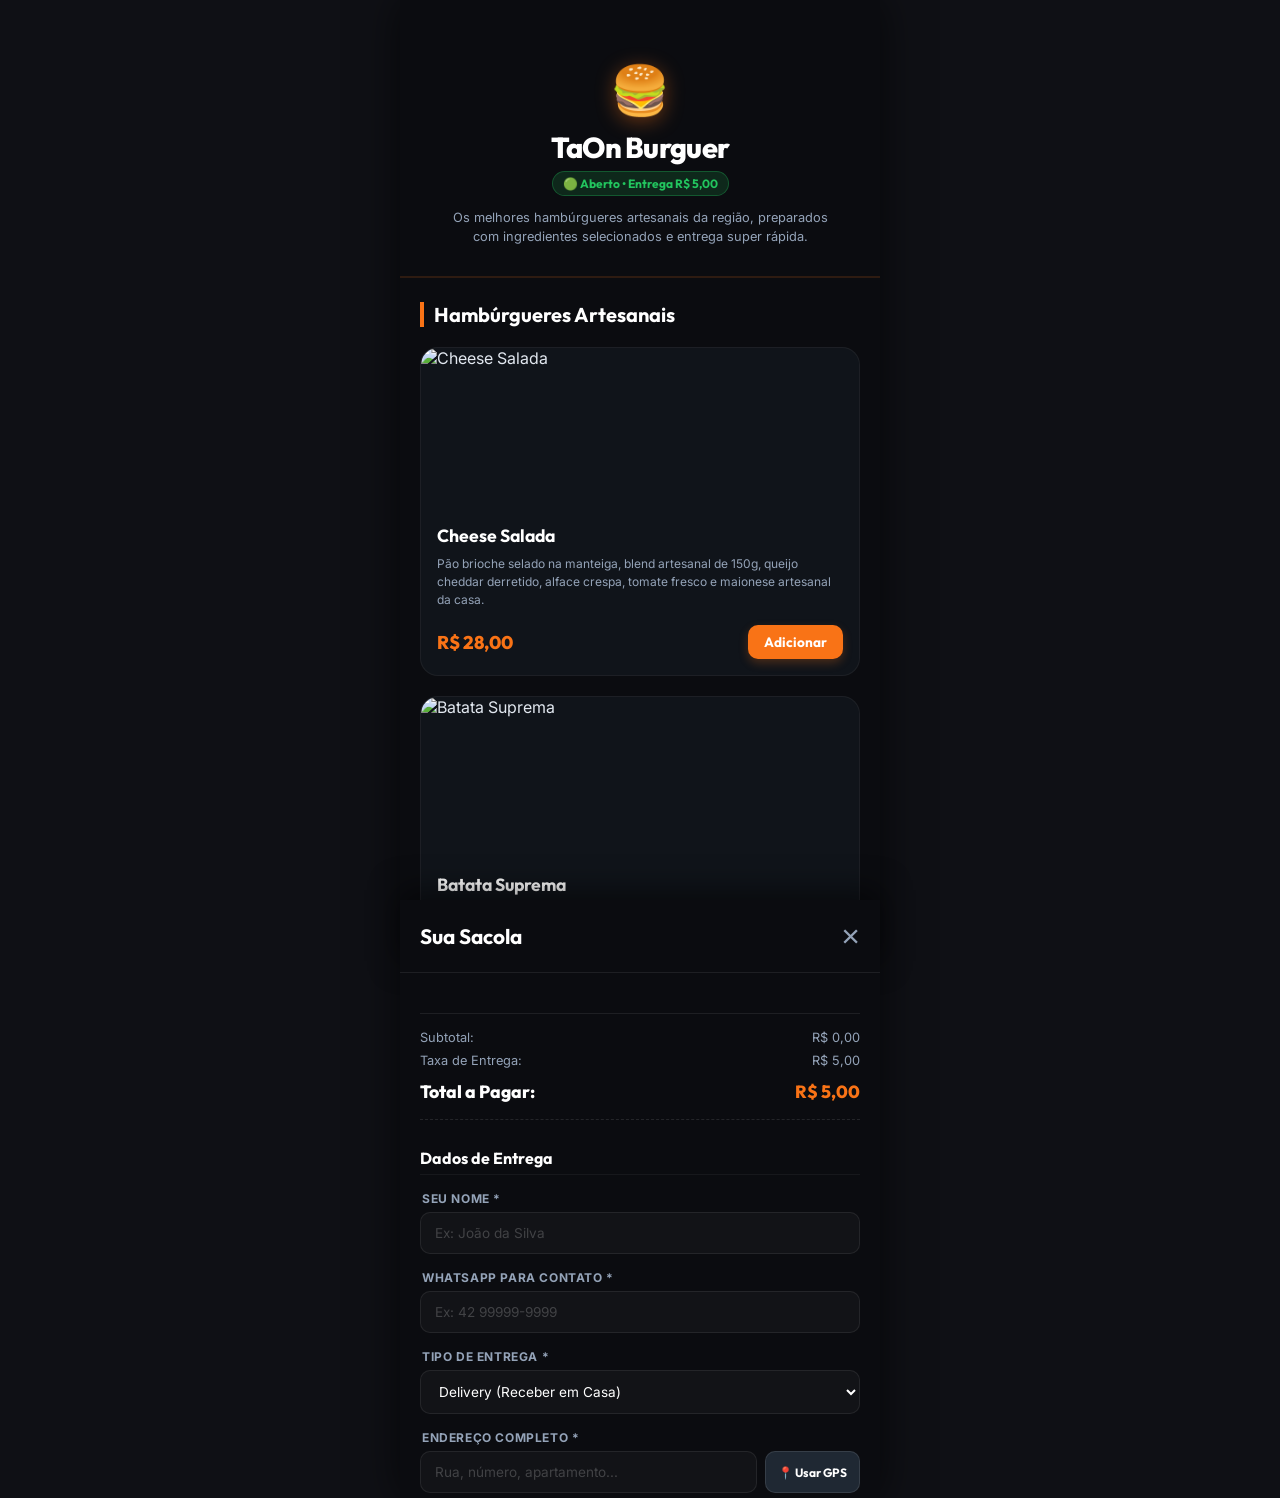
==== commit 01edf0f2: "Add files via upload" ====
--- a/index.html
+++ b/index.html
@@ -3,919 +3,460 @@
 <head>
     <meta charset="UTF-8">
     <meta name="viewport" content="width=device-width, initial-scale=1.0">
-    <title>TaOn Digital - Criação de Sites Profissionais e Lojas Virtuais</title>
-    <meta name="description" content="Conectamos sua empresa ao mundo digital. Criamos Landing Pages, Lojas Virtuais e Sites Institucionais de alto nível e com conversão acelerada.">
-    
-    <!-- CSS Link -->
-    <link rel="stylesheet" href="style.css?v=12">
-    
-    <!-- Ícone de FontAwesome para o WhatsApp Flutuante -->
-    <link rel="stylesheet" href="https://cdnjs.cloudflare.com/ajax/libs/font-awesome/6.4.0/css/all.min.css">
+    <title>TaOn Burguer - Delivery Interativo</title>
+    <meta name="description" content="Demonstração interativa de carrinho e checkout via WhatsApp desenvolvida por TaOn Digital.">
+    <!-- Google Fonts: Outfit e Inter -->
+    <link rel="preconnect" href="https://fonts.googleapis.com">
+    <link rel="preconnect" href="https://fonts.gstatic.com" crossorigin>
+    <link href="https://fonts.googleapis.com/css2?family=Inter:wght@300;400;500;600;700&family=Outfit:wght@400;500;600;700;800&display=swap" rel="stylesheet">
+    <link rel="stylesheet" href="style.css">
 </head>
 <body>
-
-    <!-- Grade e Efeitos de Brilho de Fundo -->
-    <div class="digital-grid"></div>
-    <div class="ambient-glows">
-        <div class="glow-1"></div>
-        <div class="glow-2"></div>
-        <div class="glow-3"></div>
-    </div>
-
-    <!-- ==========================================
-       MENU SUPERIOR (NAVBAR)
-       ========================================== -->
-    <nav class="navbar" id="navbar">
-        <div class="container nav-container">
-            <a href="#inicio" class="nav-logo">
-                <img src="logo.png?v=2" alt="TaOn Digital Logo">
-                <span class="nav-logo-text">Ta<i class="fa-solid fa-power-off power-icon"></i>n<span>Digital</span></span>
-            </a>
+    <div class="app-container">
+        <!-- Cabeçalho da Loja -->
+        <header class="store-header">
+            <div class="header-overlay"></div>
+            <div class="header-content">
+                <div class="store-logo">🍔</div>
+                <h1 class="store-title">TaOn Burguer</h1>
+                <p class="store-badge">🟢 Aberto • Entrega R$ 5,00</p>
+                <p class="store-desc">Os melhores hambúrgueres artesanais da região, preparados com ingredientes selecionados e entrega super rápida.</p>
+            </div>
+        </header>
+
+        <!-- Menu de Produtos -->
+        <main class="store-menu">
+            <h2 class="menu-section-title">Hambúrgueres Artesanais</h2>
             
-            <ul class="nav-menu" id="nav-menu">
-                <li><a href="#inicio" class="nav-link">Início</a></li>
-                <li><a href="#servicos" class="nav-link">Serviços</a></li>
-                <li><a href="#portfolio" class="nav-link">Modelos</a></li>
-                <li><a href="#diferenciais" class="nav-link">Diferenciais</a></li>
-                <li><a href="#faq" class="nav-link">Perguntas</a></li>
-                <li><a href="#orcamento" class="nav-cta-btn">Solicitar Orçamento</a></li>
-            </ul>
-            
-            <button class="menu-toggle" id="menu-toggle">
-                <span></span>
-                <span></span>
-                <span></span>
-            </button>
-        </div>
-    </nav>
-
-    <!-- ==========================================
-       SEÇÃO HERO
-       ========================================== -->
-    <section class="hero-section" id="inicio">
-        <div class="container hero-grid">
-            <div class="hero-content">
-                <div class="hero-badge">
-                    <span class="status-dot"></span>
-                    Especialistas TaOn-Line agora
+            <div class="products-grid">
+                <!-- Produto 1 -->
+                <div class="product-card">
+                    <div class="product-img-wrapper">
+                        <img src="https://images.unsplash.com/photo-1568901346375-23c9450c58cd?w=400&auto=format&fit=crop&q=80" alt="Cheese Salada">
+                    </div>
+                    <div class="product-details">
+                        <h3>Cheese Salada</h3>
+                        <p class="product-desc">Pão brioche selado na manteiga, blend artesanal de 150g, queijo cheddar derretido, alface crespa, tomate fresco e maionese artesanal da casa.</p>
+                        <div class="product-footer">
+                            <span class="product-price">R$ 28,00</span>
+                            <button class="add-btn" data-name="Cheese Salada" data-price="28.00">Adicionar</button>
+                        </div>
+                    </div>
                 </div>
-                <h1 class="hero-title">Conectamos sua empresa ao <span class="gradient-text">mundo digital</span>.</h1>
-                <p class="hero-subtitle">Criamos sites institucionais, landing pages e lojas virtuais personalizadas, ultra-rápidas e preparadas para transformar cliques em clientes fiéis.</p>
-                <div class="hero-actions">
-                    <a href="#orcamento" class="btn-primary">
-                        <span>Iniciar Meu Projeto</span>
-                        <i class="fa-solid fa-arrow-right"></i>
-                    </a>
-                    <a href="#portfolio" class="btn-secondary">Ver Portfólio</a>
+
+                <!-- Produto 2 -->
+                <div class="product-card">
+                    <div class="product-img-wrapper">
+                        <img src="https://images.unsplash.com/photo-1573080496219-bb080dd4f877?w=400&auto=format&fit=crop&q=80" alt="Batata Suprema">
+                    </div>
+                    <div class="product-details">
+                        <h3>Batata Suprema</h3>
+                        <p class="product-desc">Porção generosa de batatas fritas super crocantes cobertas com um cremoso creme de queijo cheddar e pedacinhos de bacon crocante.</p>
+                        <div class="product-footer">
+                            <span class="product-price">R$ 22,00</span>
+                            <button class="add-btn" data-name="Batata Suprema" data-price="22.00">Adicionar</button>
+                        </div>
+                    </div>
+                </div>
+
+                <!-- Produto 3 -->
+                <div class="product-card">
+                    <div class="product-img-wrapper">
+                        <img src="https://images.unsplash.com/photo-1622483767028-3f66f32aef97?w=400&auto=format&fit=crop&q=80" alt="Coca-Cola Lata">
+                    </div>
+                    <div class="product-details">
+                        <h3>Coca-Cola Lata</h3>
+                        <p class="product-desc">Refrigerante Coca-Cola lata 350ml trincando de gelada para acompanhar seu hambúrguer artesanal.</p>
+                        <div class="product-footer">
+                            <span class="product-price">R$ 6,00</span>
+                            <button class="add-btn" data-name="Coca-Cola Lata" data-price="6.00">Adicionar</button>
+                        </div>
+                    </div>
                 </div>
             </div>
-            
-            <div class="hero-visual">
-                <div class="hero-tech-circle">
-                    <div class="hero-tech-inner">
-                        <div class="hero-tech-center">
-                            <div class="orb-evasion-wrapper">
-                                <div class="glow-orb"></div>
+        </main>
+
+        <!-- Barra de Rodapé do Carrinho -->
+        <div class="cart-bar" id="cart-bar">
+            <div class="cart-bar-content">
+                <div class="cart-info">
+                    <span class="cart-icon">🛒</span>
+                    <span id="cart-qty">0 itens</span>
+                    <span class="divider">|</span>
+                    <span id="cart-total-preview">R$ 0,00</span>
+                </div>
+                <button class="view-cart-btn" id="btn-view-cart">Ver Sacola</button>
+            </div>
+        </div>
+
+        <!-- Painel de Checkout / Sacola (Slide Up) -->
+        <div class="checkout-panel" id="checkout-panel">
+            <div class="checkout-container">
+                <header class="checkout-header">
+                    <h2>Sua Sacola</h2>
+                    <button class="close-btn" id="btn-close-checkout">×</button>
+                </header>
+
+                <div class="checkout-body">
+                    <!-- Lista de Itens -->
+                    <div class="order-items-list" id="order-items-list">
+                        <!-- Preenchido dinamicamente via JS -->
+                    </div>
+
+                    <!-- Resumo Financeiro -->
+                    <div class="price-summary">
+                        <div class="summary-row">
+                            <span>Subtotal:</span>
+                            <span id="summary-subtotal">R$ 0,00</span>
+                        </div>
+                        <div class="summary-row">
+                            <span>Taxa de Entrega:</span>
+                            <span>R$ 5,00</span>
+                        </div>
+                        <div class="summary-row total">
+                            <span>Total a Pagar:</span>
+                            <span id="summary-total">R$ 5,00</span>
+                        </div>
+                    </div>
+
+                    <!-- Formulário de Entrega e Pagamento -->
+                    <form class="checkout-form" id="order-form">
+                        <h3>Dados de Entrega</h3>
+                        <div class="input-group">
+                            <label for="cust-name">Seu Nome *</label>
+                            <input type="text" id="cust-name" placeholder="Ex: João da Silva" required>
+                        </div>
+                        <div class="input-group">
+                            <label for="cust-phone">WhatsApp para Contato *</label>
+                            <input type="tel" id="cust-phone" placeholder="Ex: 42 99999-9999" required>
+                        </div>
+                        
+                        <div class="input-group">
+                            <label for="delivery-type">Tipo de Entrega *</label>
+                            <select id="delivery-type" required>
+                                <option value="delivery" selected>Delivery (Receber em Casa)</option>
+                                <option value="pickup">Retirar no Balcão (Sem taxa)</option>
+                            </select>
+                        </div>
+
+                        <div class="address-fields" id="address-fields">
+                            <div class="input-group">
+                                <label for="cust-address">Endereço Completo *</label>
+                                <div class="address-input-wrapper">
+                                    <input type="text" id="cust-address" placeholder="Rua, número, apartamento..." required>
+                                    <button type="button" class="gps-btn" id="btn-gps" title="Usar minha localização atual">📍 Usar GPS</button>
+                                </div>
                             </div>
-                        </div>
-                    </div>
+                            <div class="input-group">
+                                <label for="cust-neighborhood">Bairro *</label>
+                                <input type="text" id="cust-neighborhood" placeholder="Ex: Centro" required>
+                            </div>
+                            <div class="input-group">
+                                <label for="cust-reference">Ponto de Referência</label>
+                                <input type="text" id="cust-reference" placeholder="Ex: Próximo à farmácia...">
+                            </div>
+                        </div>
+
+                        <h3>Forma de Pagamento</h3>
+                        <div class="input-group">
+                            <label for="cust-payment">Selecione como quer pagar *</label>
+                            <select id="cust-payment" required>
+                                <option value="" disabled selected>Escolha a forma...</option>
+                                <option value="Pix">Pix (Pague e envie o comprovante)</option>
+                                <option value="Cartão de Crédito na Entrega">Cartão de Crédito na Entrega</option>
+                                <option value="Cartão de Débito na Entrega">Cartão de Débito na Entrega</option>
+                                <option value="Dinheiro">Dinheiro (Em espécie)</option>
+                            </select>
+                        </div>
+
+                        <div class="change-field" id="change-field" style="display: none;">
+                            <div class="input-group">
+                                <label for="cust-change">Troco para quanto?</label>
+                                <input type="number" id="cust-change" placeholder="Ex: 50" min="0" step="0.01">
+                            </div>
+                        </div>
+
+                        <button type="submit" class="submit-order-btn">
+                            <span>Confirmar e Enviar no WhatsApp</span>
+                        </button>
+                    </form>
                 </div>
             </div>
         </div>
-    </section>
-
-    <!-- ==========================================
-       SEÇÃO SERVIÇOS
-       ========================================== -->
-    <section class="section" id="servicos">
-        <div class="container">
-            <div class="section-header reveal">
-                <span class="section-tag">Nossas Soluções</span>
-                <h2 class="section-title">O que fazemos para acelerar o seu negócio</h2>
-            </div>
-            
-            <div class="services-grid">
-                <!-- Serviço 1 -->
-                <div class="service-card reveal reveal-delay-1">
-                    <div class="service-icon"><i class="fa-solid fa-laptop-code"></i></div>
-                    <h3>Landing Pages de Vendas</h3>
-                    <p>Páginas de vendas de alto impacto com design focado em converter visitantes em compradores. Ideal para lançamentos, infoprodutos e campanhas de anúncios.</p>
-                </div>
-                
-                <!-- Serviço 2 -->
-                <div class="service-card reveal reveal-delay-2">
-                    <div class="service-icon"><i class="fa-solid fa-cart-shopping"></i></div>
-                    <h3>Lojas Virtuais WhatsApp</h3>
-                    <p>Sistemas de e-commerce modernos onde o carrinho compila os pedidos e envia com apenas um clique todos os dados e link do GPS direto para o WhatsApp do lojista.</p>
-                </div>
-                
-                <!-- Serviço 3 -->
-                <div class="service-card reveal reveal-delay-3">
-                    <div class="service-icon"><i class="fa-solid fa-building"></i></div>
-                    <h3>Sites Institucionais</h3>
-                    <p>Desenvolvemos a presença profissional que sua empresa merece no Google. Sites elegantes que transmitem autoridade, integridade e facilitam a captação de leads.</p>
-                </div>
-                
-                <!-- Serviço 4 -->
-                <div class="service-card reveal reveal-delay-4">
-                    <div class="service-icon"><i class="fa-solid fa-gauge-high"></i></div>
-                    <h3>Otimização SEO & Performance</h3>
-                    <p>Seu site super veloz nos celulares e otimizado com as melhores práticas de SEO estrutural para subir posições nas pesquisas orgânicas do Google de forma automática.</p>
-                </div>
-            </div>
+
+        <!-- Crédito Institucional TaOn -->
+        <div class="demo-credit">
+            <p>Demonstração criada por <strong>TaOn Digital</strong> • Todos os direitos reservados.</p>
         </div>
-    </section>
-
-    <!-- ==========================================
-       SEÇÃO PORTFÓLIO INTERATIVO (MOCKUP)
-       ========================================== -->
-    <section class="section portfolio-section" id="portfolio">
-        <div class="container">
-            <div class="section-header reveal">
-                <span class="section-tag">Portfólio Interativo</span>
-                <h2 class="section-title">Veja nossos templates em ação</h2>
-            </div>
-            
-            <!-- Descrição centralizada acima da grade (economiza largura no grid) -->
-            <p class="portfolio-intro-text reveal" style="text-align: center; color: var(--color-text-body); max-width: 750px; margin: -40px auto 40px auto; font-size: 1.05rem;">
-                Navegue diretamente pelo celular abaixo (use as setas laterais ou arraste/deslize a tela) para simular como cada modelo de site se adapta de forma responsiva.
-            </p>
-            
-            <div class="portfolio-layout">
-                <!-- Coluna Esquerda: O Mockup do Celular (Agora do lado esquerdo!) -->
-                <div class="phone-mockup-wrapper reveal left">
-                    <!-- Indicador de Categoria Ativa -->
-                    <div class="phone-category-indicator">
-                        <span class="active-category-name"><i class="fa-solid fa-bag-shopping"></i> Boutique & Moda</span>
-                    </div>
-
-                    <!-- Setas de Navegação (Apenas no Mobile) -->
-                    <button type="button" class="phone-nav-btn prev-btn" aria-label="Template anterior">
-                        <i class="fa-solid fa-chevron-left"></i>
-                    </button>
-                    
-                    <div class="phone-mockup">
-                        <div class="phone-notch">
-                            <div class="notch-camera"></div>
-                            <div class="notch-speaker"></div>
-                            <div class="notch-camera" style="opacity: 0.2;"></div>
-                        </div>
-                        
-                        <div class="phone-home-indicator"></div>
-                        
-                        <div class="phone-screen">
-                            <div class="phone-content-slider">
-                                <!-- Slide Moda -->
-                                <div class="phone-slide active" id="slide-moda">
-                                    <iframe src="demo-moda.html" class="portfolio-iframe" title="Template Moda & Boutique"></iframe>
-                                </div>
-                                <!-- Slide Lanchonete -->
-                                <div class="phone-slide" id="slide-lanchonete" style="position: absolute; inset: 0;">
-                                    <iframe src="loja-demo/index.html" class="portfolio-iframe" title="Template Hamburgueria"></iframe>
-                                </div>
-                                <!-- Slide Restaurante -->
-                                <div class="phone-slide" id="slide-restaurante">
-                                    <iframe src="demo-restaurante.html" class="portfolio-iframe" title="Template Restaurante"></iframe>
-                                </div>
-                                <!-- Slide Petshop -->
-                                <div class="phone-slide" id="slide-petshop">
-                                    <iframe src="demo-petshop.html" class="portfolio-iframe" title="Template Petshop"></iframe>
-                                </div>
-                                <!-- Slide Assistência -->
-                                <div class="phone-slide" id="slide-assistencia">
-                                    <iframe src="demo-celular.html" class="portfolio-iframe" title="Template Assistência Técnica"></iframe>
-                                </div>
-                            </div>
-                        </div>
-                    </div>
-                    
-                    <button type="button" class="phone-nav-btn next-btn" aria-label="Próximo template">
-                        <i class="fa-solid fa-chevron-right"></i>
-                    </button>
-                </div>
-
-                <!-- Coluna Direita: As Abas de Categorias (Agora do lado direito!) -->
-                <div class="portfolio-info reveal right">
-                    <div class="tabs-container">
-                        <button class="tab-btn active" data-target="moda">
-                            <span>Boutique & Moda</span>
-                            <span class="tab-icon"><i class="fa-solid fa-bag-shopping"></i></span>
-                        </button>
-                        <button class="tab-btn" data-target="lanchonete">
-                            <span>Hamburgueria & Fast-food</span>
-                            <span class="tab-icon"><i class="fa-solid fa-burger"></i></span>
-                        </button>
-                        <button class="tab-btn" data-target="restaurante">
-                            <span>Restaurante & Bistrô</span>
-                            <span class="tab-icon"><i class="fa-solid fa-utensils"></i></span>
-                        </button>
-                        <button class="tab-btn" data-target="petshop">
-                            <span>Petshop & Veterinária</span>
-                            <span class="tab-icon"><i class="fa-solid fa-paw"></i></span>
-                        </button>
-                        <button class="tab-btn" data-target="assistencia">
-                            <span>Serviços & Assistência</span>
-                            <span class="tab-icon"><i class="fa-solid fa-screwdriver-wrench"></i></span>
-                        </button>
-                    </div>
-                </div>
-            </div>
-
-            <!-- Card Destaque da Vitrine (CTA para Orçamento) -->
-            <div class="demo-card-highlight reveal scale" style="max-width: 650px; margin: 40px auto 0 auto; width: 100%;">
-                <div class="demo-card-content">
-                    <h4>Gostou dos Nossos Modelos?</h4>
-                    <p>Personalizamos qualquer um dos modelos acima com a identidade visual, cores e produtos do seu negócio, incluindo integração completa com o seu WhatsApp.</p>
-                </div>
-                <a href="#orcamento" class="btn-demo-link">Fazer Meu Site ➔</a>
-            </div>
-        </div>
-    </section>
-
-    <!-- ==========================================
-       SEÇÃO DIFERENCIAIS
-       ========================================== -->
-    <section class="section" id="diferenciais">
-        <div class="container">
-            <div class="section-header reveal">
-                <span class="section-tag">Por Que a TaOn?</span>
-                <h2 class="section-title">O padrão de qualidade que seu site merece</h2>
-            </div>
-            
-            <div class="features-grid">
-                <!-- Diferencial 1 -->
-                <div class="feature-box reveal reveal-delay-1">
-                    <div class="feature-header">
-                        <div class="feature-num">01</div>
-                        <div class="feature-icon-wrapper">
-                            <i class="fa-solid fa-compass-drafting"></i>
-                        </div>
-                    </div>
-                    <h4>Design 100% Exclusivo</h4>
-                    <p>Não usamos templates prontos ou engessados. Desenvolvemos o layout de forma artesanal para refletir a verdadeira alma da sua empresa.</p>
-                </div>
-                
-                <!-- Diferencial 2 -->
-                <div class="feature-box reveal reveal-delay-2">
-                    <div class="feature-header">
-                        <div class="feature-num">02</div>
-                        <div class="feature-icon-wrapper">
-                            <i class="fa-solid fa-unlock-keyhole"></i>
-                        </div>
-                    </div>
-                    <h4>Sem Mensalidades Ocultas</h4>
-                    <p>O código do site é seu. Você não fica preso a plataformas caras com taxas mensais sobre as suas vendas e acessos.</p>
-                </div>
-                
-                <!-- Diferencial 3 -->
-                <div class="feature-box reveal reveal-delay-3">
-                    <div class="feature-header">
-                        <div class="feature-num">03</div>
-                        <div class="feature-icon-wrapper">
-                            <i class="fa-solid fa-mobile-screen-button"></i>
-                        </div>
-                    </div>
-                    <h4>Otimização Mobile-First</h4>
-                    <p>Seus clientes estão no celular. Criamos interfaces leves e rápidas, ajustadas especificamente para telas pequenas de smartphones.</p>
-                </div>
-                
-                <!-- Diferencial 4 -->
-                <div class="feature-box reveal reveal-delay-4">
-                    <div class="feature-header">
-                        <div class="feature-num">04</div>
-                        <div class="feature-icon-wrapper">
-                            <i class="fa-solid fa-circle-nodes"></i>
-                        </div>
-                    </div>
-                    <h4>Integrações Inteligentes</h4>
-                    <p>Conectamos seu site com GPS, botões de WhatsApp inteligentes, formulários dinâmicos e Pixel do Facebook/Google Analytics.</p>
-                </div>
-            </div>
-        </div>
-    </section>
-
-    <!-- ==========================================
-       SEÇÃO PERGUNTAS FREQUENTES (FAQ)
-       ========================================== -->
-    <section class="section" id="faq">
-        <div class="container">
-            <div class="section-header reveal">
-                <span class="section-tag">FAQ</span>
-                <h2 class="section-title">Perguntas Frequentes</h2>
-            </div>
-            
-            <div class="faq-accordion reveal">
-                <!-- FAQ 1 -->
-                <div class="faq-card">
-                    <button class="faq-header-btn" type="button" aria-expanded="false">
-                        <div class="faq-question-title">
-                            <span class="faq-q-icon"><i class="fa-solid fa-circle-question"></i></span>
-                            <h3>Quanto tempo demora para meu site ficar pronto?</h3>
-                        </div>
-                        <div class="faq-toggle-icon">
-                            <i class="fa-solid fa-chevron-down"></i>
-                        </div>
-                    </button>
-                    <div class="faq-body">
-                        <div class="faq-answer-content">
-                            <p>O prazo médio para entrega de uma Landing Page de vendas é de 5 a 7 dias úteis. Sites institucionais maiores ou lojas virtuais completas costumam levar entre 10 e 15 dias úteis, contados a partir da entrega de todos os textos e imagens de conteúdo pelo cliente.</p>
-                        </div>
-                    </div>
-                </div>
-
-                <!-- FAQ 2 -->
-                <div class="faq-card">
-                    <button class="faq-header-btn" type="button" aria-expanded="false">
-                        <div class="faq-question-title">
-                            <span class="faq-q-icon"><i class="fa-solid fa-circle-question"></i></span>
-                            <h3>O site será meu ou terei que pagar alguma mensalidade?</h3>
-                        </div>
-                        <div class="faq-toggle-icon">
-                            <i class="fa-solid fa-chevron-down"></i>
-                        </div>
-                    </button>
-                    <div class="faq-body">
-                        <div class="faq-answer-content">
-                            <p>O site é 100% de sua propriedade. Uma vez desenvolvido e entregue, não há taxas mensais de desenvolvimento ou uso de plataforma. Os únicos custos fixos são o registro do seu domínio (.com.br) e o servidor de hospedagem, pagos anualmente.</p>
-                        </div>
-                    </div>
-                </div>
-
-                <!-- FAQ 3 -->
-                <div class="faq-card">
-                    <button class="faq-header-btn" type="button" aria-expanded="false">
-                        <div class="faq-question-title">
-                            <span class="faq-q-icon"><i class="fa-solid fa-circle-question"></i></span>
-                            <h3>Como funciona o checkout via WhatsApp na Loja Virtual?</h3>
-                        </div>
-                        <div class="faq-toggle-icon">
-                            <i class="fa-solid fa-chevron-down"></i>
-                        </div>
-                    </button>
-                    <div class="faq-body">
-                        <div class="faq-answer-content">
-                            <p>É o modelo ideal para evitar taxas mensais. O cliente monta o pedido na sua loja, insere os dados de entrega (incluindo o GPS nativo) e clica em finalizar. Os dados do pedido vão organizados em uma mensagem direta para o seu WhatsApp, onde você confere o pagamento Pix e faz a entrega.</p>
-                        </div>
-                    </div>
-                </div>
-
-                <!-- FAQ 4 -->
-                <div class="faq-card">
-                    <button class="faq-header-btn" type="button" aria-expanded="false">
-                        <div class="faq-question-title">
-                            <span class="faq-q-icon"><i class="fa-solid fa-circle-question"></i></span>
-                            <h3>Vocês prestam suporte após a entrega do site?</h3>
-                        </div>
-                        <div class="faq-toggle-icon">
-                            <i class="fa-solid fa-chevron-down"></i>
-                        </div>
-                    </button>
-                    <div class="faq-body">
-                        <div class="faq-answer-content">
-                            <p>Sim! Fornecemos 30 dias de suporte técnico gratuito após o lançamento para eventuais correções ou ajustes básicos. Também entregamos um vídeo tutorial simples ensinando a alterar textos e imagens para que você tenha total autonomia de gerenciar seu site.</p>
-                        </div>
-                    </div>
-                </div>
-            </div>
-        </div>
-    </section>
-
-    <!-- ==========================================
-       SEÇÃO ORÇAMENTO / FORMULÁRIO DE CONTATO
-       ========================================== -->
-    <section class="section" id="orcamento">
-        <div class="container">
-            <div class="section-header reveal">
-                <span class="section-tag">Orçamento Rápido</span>
-                <h2 class="section-title">Pronto para colocar sua empresa ON?</h2>
-            </div>
-            
-            <div class="budget-container reveal scale">
-                <form class="budget-form" id="contact-form">
-                    <div class="form-grid">
-                        <div class="form-group">
-                            <label for="usr-name">Seu Nome *</label>
-                            <input type="text" id="usr-name" placeholder="Ex: João Silva" required>
-                        </div>
-                        <div class="form-group">
-                            <label for="usr-phone">WhatsApp *</label>
-                            <input type="tel" id="usr-phone" placeholder="Ex: 42 99999-9999" required>
-                        </div>
-                    </div>
-                    
-                    <div class="form-grid">
-                        <div class="form-group">
-                            <label for="usr-company">Nome da Empresa / Negócio</label>
-                            <input type="text" id="usr-company" placeholder="Ex: Hamburgueria Silva">
-                        </div>
-                        <div class="form-group">
-                            <label for="usr-project">Tipo de Projeto *</label>
-                            <select id="usr-project" required>
-                                <option value="" disabled selected>Selecione uma opção...</option>
-                                <option value="Landing Page de Alta Conversão">Landing Page de Alta Conversão</option>
-                                <option value="Loja Virtual com Pedido via WhatsApp">Loja Virtual com Pedido via WhatsApp</option>
-                                <option value="Site Institucional Completo">Site Institucional Completo</option>
-                                <option value="Outros Serviços Digitais">Outros Serviços Digitais</option>
-                            </select>
-                        </div>
-                    </div>
-                    
-                    <div class="form-group">
-                        <label for="usr-message">Fale um pouco sobre o seu projeto e objetivos *</label>
-                        <textarea id="usr-message" rows="4" placeholder="Conte-nos o que você precisa no seu site (Ex: Quero um site para minha clínica veterinária com agendamento online...)" required></textarea>
-                    </div>
-                    
-                    <div class="submit-btn-wrapper">
-                        <button type="submit" class="btn-form-submit">
-                            <span>Enviar Solicitação via WhatsApp</span>
-                            <i class="fa-brands fa-whatsapp" style="font-size: 1.25rem;"></i>
-                        </button>
-                    </div>
-                </form>
-            </div>
-        </div>
-    </section>
-
-    <!-- ==========================================
-       RODAPÉ (FOOTER)
-       ========================================== -->
-    <footer class="footer">
-        <div class="container">
-            <div class="footer-grid">
-                <div class="footer-info">
-                    <a href="#inicio" class="footer-logo">
-                        <img src="logo.png?v=2" alt="TaOn Digital Logo">
-                        <span class="footer-logo-text">Ta<i class="fa-solid fa-power-off power-icon"></i>n<span>Digital</span></span>
-                    </a>
-                    <p class="footer-desc">Conectamos sua empresa ao mundo digital. Projetamos websites de alto desempenho focados no seu faturamento.</p>
-                </div>
-                
-                <div class="footer-links">
-                    <h4>Links Rápidos</h4>
-                    <ul>
-                        <li><a href="#inicio">Início</a></li>
-                        <li><a href="#servicos">Serviços</a></li>
-                        <li><a href="#portfolio">Portfólio</a></li>
-                        <li><a href="#faq">Perguntas</a></li>
-                    </ul>
-                </div>
-                
-                <div class="footer-links">
-                    <h4>Contato</h4>
-                    <ul>
-                        <li><a href="mailto:taondigital@outlook.com"><i class="fa-regular fa-envelope"></i> taondigital@outlook.com</a></li>
-                        <li><a href="https://wa.me/5542999164041" target="_blank"><i class="fa-brands fa-whatsapp"></i> (42) 99916-4041</a></li>
-                    </ul>
-                </div>
-            </div>
-            
-            <div class="footer-bottom">
-                <p>&copy; 2026 TaOn Digital. Todos os direitos reservados.</p>
-                <div class="footer-bottom-links">
-                    <a href="#inicio">TaOn Digital</a>
-                    <a href="#servicos">Termos & Condições</a>
-                </div>
-            </div>
-        </div>
-    </footer>
-
-    <!-- WhatsApp Flutuante -->
-    <a href="https://wa.me/5542999164041?text=Ol%C3%A1!%20Gostaria%20de%20saber%20mais%20sobre%20os%20sites%20profissionais%20da%20TaOn%20Digital." class="whatsapp-float" target="_blank" title="Fale Conosco no WhatsApp">
-        <i class="fa-brands fa-whatsapp"></i>
-    </a>
-
-    <!-- ==========================================
-       LOGICA JAVASCRIPT
-       ========================================== -->
+    </div>
+
     <script>
         document.addEventListener('DOMContentLoaded', () => {
-            // Função para ajustar o zoom e tamanho do iframe responsivamente
-            function adjustIframes() {
-                const phoneScreens = document.querySelectorAll('.phone-screen');
-                phoneScreens.forEach(screen => {
-                    const iframes = screen.querySelectorAll('.portfolio-iframe');
-                    iframes.forEach(iframe => {
-                        let screenW = screen.clientWidth;
-                        let screenH = screen.clientHeight;
-                        
-                        // Fallback caso a renderização esteja pendente e retorne 0
-                        if (screenW === 0) {
-                            screenW = screen.offsetWidth || 252;
+            const cart = [];
+            const cartBar = document.getElementById('cart-bar');
+            const cartQty = document.getElementById('cart-qty');
+            const cartTotalPreview = document.getElementById('cart-total-preview');
+            const btnViewCart = document.getElementById('btn-view-cart');
+            const checkoutPanel = document.getElementById('checkout-panel');
+            const btnCloseCheckout = document.getElementById('btn-close-checkout');
+            
+            const orderItemsList = document.getElementById('order-items-list');
+            const summarySubtotal = document.getElementById('summary-subtotal');
+            const summaryTotal = document.getElementById('summary-total');
+            const deliveryType = document.getElementById('delivery-type');
+            const addressFields = document.getElementById('address-fields');
+            const custAddress = document.getElementById('cust-address');
+            const custNeighborhood = document.getElementById('cust-neighborhood');
+            const custPayment = document.getElementById('cust-payment');
+            const changeField = document.getElementById('change-field');
+            const orderForm = document.getElementById('order-form');
+
+            // Controle de GPS
+            let gpsCoordinates = null;
+            const btnGps = document.getElementById('btn-gps');
+
+            if (btnGps) {
+                btnGps.addEventListener('click', () => {
+                    if (!navigator.geolocation) {
+                        alert("Geolocalização não é suportada pelo seu navegador.");
+                        return;
+                    }
+
+                    btnGps.textContent = "Buscando... ⏳";
+                    btnGps.disabled = true;
+
+                    navigator.geolocation.getCurrentPosition(
+                        (position) => {
+                            const lat = position.coords.latitude;
+                            const lon = position.coords.longitude;
+                            gpsCoordinates = { lat, lon };
+
+                            custAddress.value = `Localização via GPS (Link anexado no WhatsApp)`;
+                            custNeighborhood.value = `Detectado por GPS`;
+                            
+                            btnGps.textContent = "Capturado! ✓";
+                            btnGps.classList.add('success');
+                            btnGps.disabled = false;
+                        },
+                        (error) => {
+                            console.error(error);
+                            alert("Não foi possível obter sua localização. Por favor, digite seu endereço manualmente.");
+                            btnGps.textContent = "Erro ❌";
+                            btnGps.disabled = false;
+                        },
+                        { enableHighAccuracy: true, timeout: 8000, maximumAge: 0 }
+                    );
+                });
+            }
+
+            // Toggle Tipo de Entrega
+            deliveryType.addEventListener('change', () => {
+                if (deliveryType.value === 'pickup') {
+                    addressFields.style.display = 'none';
+                    custAddress.removeAttribute('required');
+                    custNeighborhood.removeAttribute('required');
+                } else {
+                    addressFields.style.display = 'block';
+                    custAddress.setAttribute('required', '');
+                    custNeighborhood.setAttribute('required', '');
+                }
+                renderCheckout();
+            });
+
+            // Toggle Troco Dinheiro
+            custPayment.addEventListener('change', () => {
+                if (custPayment.value === 'Dinheiro') {
+                    changeField.style.display = 'block';
+                } else {
+                    changeField.style.display = 'none';
+                }
+            });
+
+            // Adicionar ao carrinho
+            document.querySelectorAll('.add-btn').forEach(btn => {
+                btn.addEventListener('click', () => {
+                    const name = btn.getAttribute('data-name');
+                    const price = parseFloat(btn.getAttribute('data-price'));
+
+                    const existingItem = cart.find(item => item.name === name);
+                    if (existingItem) {
+                        existingItem.qty += 1;
+                    } else {
+                        cart.push({ name, price, qty: 1 });
+                    }
+
+                    btn.textContent = 'Adicionado! ✓';
+                    btn.classList.add('added');
+                    setTimeout(() => {
+                        btn.textContent = 'Adicionar';
+                        btn.classList.remove('added');
+                    }, 1000);
+
+                    updateCartPreview();
+                });
+            });
+
+            function updateCartPreview() {
+                const totalQty = cart.reduce((acc, item) => acc + item.qty, 0);
+                const subtotal = cart.reduce((acc, item) => acc + (item.price * item.qty), 0);
+
+                if (totalQty > 0) {
+                    cartQty.textContent = `${totalQty} item(s)`;
+                    cartTotalPreview.textContent = `R$ ${subtotal.toFixed(2).replace('.', ',')}`;
+                    cartBar.classList.add('active');
+                } else {
+                    cartBar.classList.remove('active');
+                }
+            }
+
+            // Abrir e Fechar Sacola
+            btnViewCart.addEventListener('click', () => {
+                renderCheckout();
+                checkoutPanel.classList.add('active');
+            });
+
+            btnCloseCheckout.addEventListener('click', () => {
+                checkoutPanel.classList.remove('active');
+            });
+
+            function renderCheckout() {
+                orderItemsList.innerHTML = '';
+                let subtotal = 0;
+
+                cart.forEach((item, index) => {
+                    const totalItemPrice = item.price * item.qty;
+                    subtotal += totalItemPrice;
+
+                    const div = document.createElement('div');
+                    div.className = 'order-item-row';
+                    div.innerHTML = `
+                        <div class="item-name-qty">
+                            <span class="qty">${item.qty}x</span>
+                            <span class="name">${item.name}</span>
+                        </div>
+                        <div class="item-price-actions">
+                            <span class="price">R$ ${totalItemPrice.toFixed(2).replace('.', ',')}</span>
+                            <button type="button" class="remove-btn" data-index="${index}">×</button>
+                        </div>
+                    `;
+                    orderItemsList.appendChild(div);
+                });
+
+                const isDelivery = deliveryType.value === 'delivery';
+                const deliveryFee = isDelivery ? 5.00 : 0.00;
+                const total = subtotal + deliveryFee;
+
+                summarySubtotal.textContent = `R$ ${subtotal.toFixed(2).replace('.', ',')}`;
+                summaryTotal.textContent = `R$ ${total.toFixed(2).replace('.', ',')}`;
+
+                // Configurar botões de remover item
+                document.querySelectorAll('.remove-btn').forEach(btn => {
+                    btn.addEventListener('click', () => {
+                        const idx = parseInt(btn.getAttribute('data-index'));
+                        cart.splice(idx, 1);
+                        renderCheckout();
+                        updateCartPreview();
+                        if (cart.length === 0) {
+                            checkoutPanel.classList.remove('active');
                         }
-                        if (screenH === 0) {
-                            screenH = screen.offsetHeight || 500;
-                        }
-                        
-                        // Largura de referência padrão para smartphone (375px)
-                        const virtualW = 375;
-                        const scale = screenW / virtualW;
-                        const virtualH = screenH / scale;
-                        
-                        iframe.style.width = `${virtualW}px`;
-                        iframe.style.height = `${virtualH}px`;
-                        iframe.style.transform = `scale(${scale})`;
-                        iframe.style.transformOrigin = 'top left';
-                        iframe.style.border = 'none';
                     });
                 });
             }
 
-            // Ajusta no carregamento inicial, após carregar tudo e no redimensionamento da janela
-            adjustIframes();
-            window.addEventListener('load', adjustIframes);
-            window.addEventListener('resize', adjustIframes);
-            setTimeout(adjustIframes, 100);
-            setTimeout(adjustIframes, 500);
-
-            // NAVBAR EFFECT
-            const navbar = document.getElementById('navbar');
-            window.addEventListener('scroll', () => {
-                if (window.scrollY > 50) {
-                    navbar.classList.add('scrolled');
+            // Envio do Pedido via WhatsApp
+            orderForm.addEventListener('submit', (e) => {
+                e.preventDefault();
+
+                const name = document.getElementById('cust-name').value;
+                const phone = document.getElementById('cust-phone').value;
+                const isDelivery = deliveryType.value === 'delivery';
+                const payment = custPayment.value;
+
+                let itemsText = '';
+                let subtotal = 0;
+
+                cart.forEach(item => {
+                    const totalItemPrice = item.price * item.qty;
+                    subtotal += totalItemPrice;
+                    itemsText += `* ${item.qty}x ${item.name} - R$ ${totalItemPrice.toFixed(2).replace('.', ',')}\n`;
+                });
+
+                const deliveryFee = isDelivery ? 5.00 : 0.00;
+                const total = subtotal + deliveryFee;
+
+                let message = `🍔 *NOVO PEDIDO - TAON BURGUER* 🍔\n` +
+                                `----------------------------------\n` +
+                                `👤 *Cliente:* ${name} (${phone})\n` +
+                                `----------------------------------\n` +
+                                `🛒 *Itens do Pedido:*\n${itemsText}` +
+                                `💵 *Subtotal:* R$ ${subtotal.toFixed(2).replace('.', ',')}\n` +
+                                `🛵 *Taxa de Entrega:* R$ ${deliveryFee.toFixed(2).replace('.', ',')}\n` +
+                                `💰 *Total a Pagar:* R$ ${total.toFixed(2).replace('.', ',')}\n` +
+                                `----------------------------------\n` +
+                                `💳 *Forma de Pagamento:* ${payment}\n`;
+
+                if (payment === 'Pix') {
+                    message += `*(Anviarei o comprovante em seguida no chat)*\n`;
+                } else if (payment === 'Dinheiro') {
+                    const change = document.getElementById('cust-change').value;
+                    if (change) {
+                        message += `* *Troco para:* R$ ${parseFloat(change).toFixed(2).replace('.', ',')}\n`;
+                    }
+                }
+
+                message += `----------------------------------\n`;
+
+                if (isDelivery) {
+                    const address = custAddress.value;
+                    const neighborhood = custNeighborhood.value;
+                    const reference = document.getElementById('cust-reference').value;
+                    
+                    message += `📍 *Endereço de Entrega:* \n`;
+                    if (gpsCoordinates) {
+                        message += `* *Como chegar (GPS):* https://www.google.com/maps?q=${gpsCoordinates.lat},${gpsCoordinates.lon}\n`;
+                    } else {
+                        message += `* *Rua:* ${address}\n` +
+                                   `* *Bairro:* ${neighborhood}\n`;
+                    }
+                    if (reference) {
+                        message += `* *Referência:* ${reference}\n`;
+                    }
                 } else {
-                    navbar.classList.remove('scrolled');
-                }
-            });
-
-            // PARALLAX EFFECT FOR HERO VISUAL (CIRCLE)
-            const heroVisual = document.querySelector('.hero-visual');
-            window.addEventListener('scroll', () => {
-                const scrolled = window.scrollY;
-                if (scrolled < 900 && heroVisual) {
-                    // Deslocamento vertical suave (30% da velocidade de rolagem)
-                    heroVisual.style.transform = `translateY(${scrolled * 0.3}px)`;
-                }
-            });
-
-            // MOBILE MENU TOGGLE
-            const menuToggle = document.getElementById('menu-toggle');
-            const navMenu = document.getElementById('nav-menu');
-            
-            if (menuToggle && navMenu) {
-                menuToggle.addEventListener('click', () => {
-                    navMenu.classList.toggle('active');
-                    // Animar as linhas do menu hamburguer
-                    const spans = menuToggle.querySelectorAll('span');
-                    spans[0].style.transform = navMenu.classList.contains('active') ? 'rotate(45deg) translate(5px, 5px)' : 'none';
-                    spans[1].style.opacity = navMenu.classList.contains('active') ? '0' : '1';
-                    spans[2].style.transform = navMenu.classList.contains('active') ? 'rotate(-45deg) translate(6px, -6px)' : 'none';
-                });
-
-                // Fechar menu ao clicar em links
-                const navLinks = navMenu.querySelectorAll('a');
-                navLinks.forEach(link => {
-                    link.addEventListener('click', () => {
-                        navMenu.classList.remove('active');
-                        const spans = menuToggle.querySelectorAll('span');
-                        spans.forEach(span => span.style.transform = 'none');
-                        spans[1].style.opacity = '1';
-                    });
-                });
-            }
-
-            // PORTFOLIO TABS INTEGRADO COM MOCKUP DE CELULAR
-            const tabBtns = document.querySelectorAll('.tab-btn');
-            const phoneSlides = document.querySelectorAll('.phone-slide');
-            const categories = ['moda', 'lanchonete', 'restaurante', 'petshop', 'assistencia'];
-            
-            tabBtns.forEach(btn => {
-                btn.addEventListener('click', (e) => {
-                    // Remover classe active de todos os botões e slides
-                    tabBtns.forEach(b => b.classList.remove('active'));
-                    phoneSlides.forEach(s => s.classList.remove('active'));
-                    
-                    // Adicionar ao botão clicado
-                    btn.classList.add('active');
-                    
-                    // Mostrar slide correspondente
-                    const target = btn.getAttribute('data-target');
-                    const slide = document.getElementById(`slide-${target}`);
-                    if (slide) {
-                        slide.classList.add('active');
-                        // Resetar scroll interno do slide ao carregar
-                        slide.scrollTop = 0;
-                    }
-                    
-                    // Atualiza o indicador de categoria ativa do celular (usado no mobile)
-                    const categoryNameSpan = document.querySelector('.active-category-name');
-                    if (categoryNameSpan) {
-                        const iconHtml = btn.querySelector('.tab-icon')?.innerHTML || '';
-                        let name = btn.querySelector('span:first-child')?.innerText || '';
-                        if (target === 'lanchonete') {
-                            name += ' (Loja Teste)';
-                        }
-                        categoryNameSpan.innerHTML = `${iconHtml} ${name}`;
-                    }
-
-                    // Muda a cor do indicador de categoria (caixinha verde) para laranja no caso da hamburgueria
-                    const categoryIndicator = document.querySelector('.phone-category-indicator');
-                    if (categoryIndicator) {
-                        if (target === 'lanchonete') {
-                            categoryIndicator.classList.add('orange-theme');
-                        } else {
-                            categoryIndicator.classList.remove('orange-theme');
-                        }
-                    }
-                    
-                    // Rola a página até o mockup do celular apenas se o clique for manual do usuário (e.isTrusted) no mobile (<= 576px)
-                    if (window.innerWidth <= 576 && e.isTrusted) {
-                        const mockupWrapper = document.querySelector('.phone-mockup-wrapper');
-                        if (mockupWrapper) {
-                            setTimeout(() => {
-                                mockupWrapper.scrollIntoView({ behavior: 'smooth', block: 'center' });
-                            }, 150);
-                        }
-                    }
-
-                    // Recalcula o tamanho após a mudança de slide
-                    setTimeout(adjustIframes, 50);
-                });
-            });
-
-            // Função para alternar entre as categorias (utilizada pelos botões de seta e swipes)
-            function navigateMockup(direction) {
-                const activeTab = document.querySelector('.tab-btn.active');
-                if (!activeTab) return;
-                
-                const currentTarget = activeTab.getAttribute('data-target');
-                let currentIndex = categories.indexOf(currentTarget);
-                
-                if (direction === 'next') {
-                    currentIndex = (currentIndex + 1) % categories.length;
-                } else if (direction === 'prev') {
-                    currentIndex = (currentIndex - 1 + categories.length) % categories.length;
-                }
-                
-                const nextTarget = categories[currentIndex];
-                const nextTabBtn = document.querySelector(`.tab-btn[data-target="${nextTarget}"]`);
-                if (nextTabBtn) {
-                    nextTabBtn.click();
-                }
-            }
-
-            // Listeners para os botões de navegação lateral (prev/next) no celular
-            const prevBtn = document.querySelector('.prev-btn');
-            const nextBtn = document.querySelector('.next-btn');
-            if (prevBtn) prevBtn.addEventListener('click', () => navigateMockup('prev'));
-            if (nextBtn) nextBtn.addEventListener('click', () => navigateMockup('next'));
-
-            // Gestos de deslize (swipe) tátil e por arrastar de mouse para trocar de categoria
-            const phoneScreen = document.querySelector('.phone-screen');
-            if (phoneScreen) {
-                let touchStartX = 0;
-                let touchEndX = 0;
-                
-                phoneScreen.addEventListener('touchstart', (e) => {
-                    touchStartX = e.changedTouches[0].screenX;
-                }, { passive: true });
-                
-                phoneScreen.addEventListener('touchend', (e) => {
-                    touchEndX = e.changedTouches[0].screenX;
-                    const swipeThreshold = 50; // limite de detecção em pixels
-                    
-                    if (touchEndX < touchStartX - swipeThreshold) {
-                        navigateMockup('next'); // deslizar para esquerda -> próxima categoria
-                    } else if (touchEndX > touchStartX + swipeThreshold) {
-                        navigateMockup('prev'); // deslizar para direita -> categoria anterior
-                    }
-                }, { passive: true });
-
-                // Suporte para arrastar com o mouse no computador (swipe)
-                let isDragging = false;
-                let dragStartX = 0;
-
-                phoneScreen.addEventListener('mousedown', (e) => {
-                    isDragging = true;
-                    dragStartX = e.clientX;
-                    e.preventDefault(); // Evita arrastar a imagem como arquivo nativo do navegador
-                });
-
-                window.addEventListener('mouseup', (e) => {
-                    if (!isDragging) return;
-                    isDragging = false;
-                    const dragEndX = e.clientX;
-                    const dragThreshold = 50;
-
-                    if (dragEndX < dragStartX - dragThreshold) {
-                        navigateMockup('next'); // arrastar para esquerda -> próxima
-                    } else if (dragEndX > dragStartX + dragThreshold) {
-                        navigateMockup('prev'); // arrastar para direita -> anterior
-                    }
-                });
-            }
-
-            // FAQ ACCORDION
-            const faqCards = document.querySelectorAll('.faq-card');
-            
-            faqCards.forEach(card => {
-                const headerBtn = card.querySelector('.faq-header-btn');
-                if (headerBtn) {
-                    headerBtn.addEventListener('click', () => {
-                        const isActive = card.classList.contains('active');
-                        
-                        // Fecha todos os outros FAQs (comportamento sanfona)
-                        faqCards.forEach(c => {
-                            if (c !== card) {
-                                c.classList.remove('active');
-                                const btn = c.querySelector('.faq-header-btn');
-                                if (btn) btn.setAttribute('aria-expanded', 'false');
-                            }
-                        });
-                        
-                        // Alterna o estado do clicado
-                        if (isActive) {
-                            card.classList.remove('active');
-                            headerBtn.setAttribute('aria-expanded', 'false');
-                        } else {
-                            card.classList.add('active');
-                            headerBtn.setAttribute('aria-expanded', 'true');
-                        }
-                    });
-                }
-            });
-
-            // WHATSAPP LEAD FORM
-            const contactForm = document.getElementById('contact-form');
-            if (contactForm) {
-                contactForm.addEventListener('submit', (e) => {
+                    message += `🏪 *Tipo:* Retirada no Balcão\n`;
+                }
+
+                message += `----------------------------------\n` +
+                           `🔗 _Pedido gerado pelo site TaOn Digital._`;
+
+                const whatsappUrl = `https://wa.me/5542999164041?text=${encodeURIComponent(message)}`;
+                window.open(whatsappUrl, '_blank');
+            });
+
+            // Suporte a arrastar para rolar (drag-to-scroll) no computador
+            let isDown = false;
+            let startY;
+            let scrollTop;
+            window.addEventListener('mousedown', (e) => {
+                const tag = e.target.tagName.toLowerCase();
+                if (tag === 'input' || tag === 'button' || tag === 'select' || tag === 'option' || tag === 'a' || e.target.closest('button') || e.target.closest('a')) {
+                    return;
+                }
+                isDown = true;
+                startY = e.pageY;
+                scrollTop = window.pageYOffset || document.documentElement.scrollTop;
+            });
+            window.addEventListener('mouseleave', () => { isDown = false; });
+            window.addEventListener('mouseup', () => { isDown = false; });
+            window.addEventListener('mousemove', (e) => {
+                if (!isDown) return;
+                const y = e.pageY;
+                const walk = (y - startY) * 1.5;
+                if (Math.abs(y - startY) > 5) {
                     e.preventDefault();
-                    
-                    const name = document.getElementById('usr-name').value;
-                    const phone = document.getElementById('usr-phone').value;
-                    const company = document.getElementById('usr-company').value || 'Não informada';
-                    const projectType = document.getElementById('usr-project').value;
-                    const messageText = document.getElementById('usr-message').value;
-
-                    const formattedMessage = 
-                        `🚀 *NOVA SOLICITAÇÃO DE ORÇAMENTO - TAON DIGITAL* 🚀\n` +
-                        `----------------------------------\n` +
-                        `👤 *Cliente:* ${name}\n` +
-                        `💬 *WhatsApp:* ${phone}\n` +
-                        `🏢 *Empresa:* ${company}\n` +
-                        `💻 *Tipo de Projeto:* ${projectType}\n` +
-                        `----------------------------------\n` +
-                        `📝 *Detalhes:* \n"${messageText}"\n` +
-                        `----------------------------------\n` +
-                        `🔗 _Mensagem enviada através do site corporativo._`;
-
-                    const whatsappUrl = `https://wa.me/5542999164041?text=${encodeURIComponent(formattedMessage)}`;
-                    window.open(whatsappUrl, '_blank');
-                });
-            }
-
-            // SCROLL REVEAL (INTERSECTION OBSERVER)
-            const revealElements = document.querySelectorAll('.reveal');
-            
-            const revealObserver = new IntersectionObserver((entries, observer) => {
-                entries.forEach(entry => {
-                    if (entry.isIntersecting) {
-                        entry.target.classList.add('active');
-                        // Para de observar após a ativação para economizar performance
-                        observer.unobserve(entry.target);
-                    }
-                });
-            }, {
-                root: null,
-                threshold: 0.15,
-                rootMargin: '0px 0px -50px 0px'
-            });
-            
-            revealElements.forEach(el => {
-                revealObserver.observe(el);
-            });
-
-            // EVADING ORB EFFECT (MOUSE AVOIDANCE)
-            const orbWrapper = document.querySelector('.orb-evasion-wrapper');
-            const heroSection = document.querySelector('.hero-section');
-            
-            if (orbWrapper && heroSection && heroVisual) {
-                // Transição suave para retorno
-                orbWrapper.style.transition = 'transform 0.3s cubic-bezier(0.25, 0.8, 0.25, 1)';
-                
-                // Armazena a posição neutra (absoluta em relação ao documento) do centro da esfera
-                let baseOrbX = 0;
-                let baseOrbY = 0;
-                
-                function updateBasePosition() {
-                    const prevVisualTransform = heroVisual.style.transform;
-                    const prevOrbTransform = orbWrapper.style.transform;
-                    
-                    // Remove temporariamente as transformações para medir a posição neutra real
-                    heroVisual.style.transform = 'none';
-                    orbWrapper.style.transform = 'none';
-                    
-                    const rect = heroVisual.getBoundingClientRect();
-                    baseOrbX = rect.left + window.scrollX + rect.width / 2;
-                    baseOrbY = rect.top + window.scrollY + rect.height / 2;
-                    
-                    // Restaura os estados de transformação originais
-                    heroVisual.style.transform = prevVisualTransform;
-                    orbWrapper.style.transform = prevOrbTransform;
-                }
-                
-                // Calcula a posição no carregamento e quando a tela muda de tamanho
-                updateBasePosition();
-                window.addEventListener('resize', updateBasePosition);
-                
-                window.addEventListener('pointermove', (e) => {
-                    // Ignora eventos de toque físico para evitar conflitos em dispositivos híbridos e mobile
-                    if (e.pointerType === 'touch') return;
-                    
-                    const scrolled = window.scrollY;
-                    // Calcula a posição atual neutra no viewport (inclui o scroll e o efeito parallax vertical)
-                    const orbX = baseOrbX - window.scrollX;
-                    const orbY = baseOrbY + (scrolled * 0.3) - scrolled;
-                    
-                    const mouseX = e.clientX;
-                    const mouseY = e.clientY;
-                    
-                    const diffX = orbX - mouseX;
-                    const diffY = orbY - mouseY;
-                    const dist = Math.sqrt(diffX * diffX + diffY * diffY);
-                    
-                    // Limite de distância aumentado para cobrir toda a área do Hero
-                    const threshold = 900; 
-                    const maxFlee = 80; // Mantém 80px para não ultrapassar os limites físicos do círculo pai (.hero-tech-inner de 240px)
-                    
-                    if (dist < threshold) {
-                        // Calcula atenuação vertical suave para limitar o efeito à faixa de altura da seção Hero (500px acima/abaixo)
-                        const distY = Math.abs(diffY);
-                        const verticalAttenuation = Math.max(0, 1 - distY / 500);
-                        
-                        const force = ((threshold - dist) / threshold) * verticalAttenuation;
-                        const dirX = diffX / (dist || 1);
-                        const dirY = diffY / (dist || 1);
-                        
-                        const translateX = dirX * force * maxFlee;
-                        const translateY = dirY * force * maxFlee;
-                        
-                        orbWrapper.style.transform = `translate3d(${translateX}px, ${translateY}px, 0)`;
-                    } else {
-                        orbWrapper.style.transform = 'translate3d(0, 0, 0)';
-                    }
-                });
-                
-                document.addEventListener('pointerleave', () => {
-                    orbWrapper.style.transform = 'translate3d(0, 0, 0)';
-                });
-
-                // EFEITO DE ACOPLAMENTO AO SCROLL TÁTIL (GLOBAL MOBILE)
-                let globalTouchStartX = 0;
-                let globalTouchStartY = 0;
-                let isGlobalTouchActive = false;
-                
-                window.addEventListener('touchstart', (e) => {
-                    // Executa apenas em dispositivos móveis (toque)
-                    if (window.matchMedia("(pointer: fine)").matches) return;
-                    
-                    const touch = e.touches[0];
-                    globalTouchStartX = touch.clientX;
-                    globalTouchStartY = touch.clientY;
-                    isGlobalTouchActive = true;
-                    orbWrapper.style.transition = 'none';
-                }, { passive: true });
-                
-                window.addEventListener('touchmove', (e) => {
-                    if (!isGlobalTouchActive) return;
-                    
-                    const touch = e.touches[0];
-                    const diffX = touch.clientX - globalTouchStartX;
-                    const diffY = touch.clientY - globalTouchStartY;
-                    const dist = Math.sqrt(diffX * diffX + diffY * diffY);
-                    
-                    const maxDrag = 60; // Deslocamento máximo permitido
-                    const scaleFactor = 0.15; // A bola move 15% do movimento do dedo, dando leveza
-                    
-                    let translateX = diffX * scaleFactor;
-                    let translateY = diffY * scaleFactor;
-                    const scaledDist = dist * scaleFactor;
-                    
-                    if (scaledDist > maxDrag) {
-                        translateX = (diffX / dist) * maxDrag;
-                        translateY = (diffY / dist) * maxDrag;
-                    }
-                    
-                    orbWrapper.style.transform = `translate3d(${translateX}px, ${translateY}px, 0)`;
-                }, { passive: true });
-                
-                const handleGlobalTouchEnd = () => {
-                    if (!isGlobalTouchActive) return;
-                    isGlobalTouchActive = false;
-                    
-                    // Efeito elástico (bounce) ao soltar o dedo da tela
-                    orbWrapper.style.transition = 'transform 0.5s cubic-bezier(0.175, 0.885, 0.32, 1.5)';
-                    orbWrapper.style.transform = 'translate3d(0, 0, 0)';
-                    
-                    if (navigator.vibrate) {
-                        navigator.vibrate(10);
-                    }
-                };
-                
-                window.addEventListener('touchend', handleGlobalTouchEnd);
-                window.addEventListener('touchcancel', handleGlobalTouchEnd);
-            }
+                    window.scrollTo(0, scrollTop - walk);
+                }
+            });
         });
     </script>
 </body>
 </html>
-
--- a/style.css
+++ b/style.css
@@ -1,8 +1,6 @@
 /* ==========================================
-   SISTEMA DE DESIGN & VARIÁVEIS (PREMIUM TECH)
-   ========================================== */
-@import url('https://fonts.googleapis.com/css2?family=Inter:wght@300;400;500;600;700&family=Outfit:wght@400;500;600;700;800;900&display=swap');
-
+   CSS RESET & CONFIGURAÇÕES GLOBAIS
+   ========================================== */
 *, *::before, *::after {
     box-sizing: border-box;
     margin: 0;
@@ -10,1686 +8,619 @@
 }
 
 :root {
-    --color-bg-space: #07080d;
-    --color-card-bg: rgba(18, 20, 29, 0.6);
-    --color-card-border: rgba(255, 255, 255, 0.05);
+    --color-bg-main: #0b0c10;
+    --color-bg-card: #1f2833;
+    --color-primary: #f97316;       /* Laranja Gourmet */
+    --color-primary-dark: #ea580c;
+    --color-secondary: #06b6d4;     /* Ciano */
+    --color-whatsapp: #22c55e;
+    --color-whatsapp-dark: #16a34a;
     
-    /* Neon Cores */
-    --color-primary: #8ce600;       /* Verde Lime TaOn (Logo) */
-    --color-secondary: #eefc11;     /* Amarelo/Limão Digital (Logo) */
-    --color-accent: #8b5cf6;        /* Roxo Tech */
-    --color-whatsapp: #22c55e;
-    
-    --color-text-white: #ffffff;
-    --color-text-light: #e2e8f0;
-    --color-text-muted: #64748b;
-    --color-text-body: #94a3b8;
+    --color-text-title: #ffffff;
+    --color-text-body: #c5a880;     /* Bege dourado/areia para um visual gourmet */
+    --color-text-muted: #8b9bb4;
     
     --font-heading: 'Outfit', sans-serif;
     --font-body: 'Inter', sans-serif;
     
     --transition-smooth: 0.3s cubic-bezier(0.4, 0, 0.2, 1);
-    --transition-bounce: 0.5s cubic-bezier(0.175, 0.885, 0.32, 1.275);
-}
-
-html {
-    scroll-behavior: smooth;
-    overflow-x: hidden;
 }
 
 body {
-    background-color: var(--color-bg-space);
-    color: var(--color-text-light);
+    background-color: #0f1015;
+    color: #e2e8f0;
     font-family: var(--font-body);
-    line-height: 1.6;
-    overflow-x: hidden;
-}
-
-/* ==========================================
-   FUNDOS, GLOWS & GRADE DIGITAL
-   ========================================== */
-.digital-grid {
+    min-height: 100vh;
+    display: flex;
+    justify-content: center;
+    align-items: flex-start;
+    padding: 0;
+    scrollbar-width: none; /* Firefox */
+}
+
+body::-webkit-scrollbar {
+    display: none; /* Chrome, Safari e Opera */
+}
+
+/* ==========================================
+   APP CONTAINER (MIMIC MOBILE DEVICE ON DESKTOP)
+   ========================================== */
+.app-container {
+    width: 100%;
+    max-width: 480px;
+    background-color: var(--color-bg-main);
+    min-height: 100vh;
+    box-shadow: 0 0 40px rgba(0, 0, 0, 0.6);
+    position: relative;
+    padding-bottom: 90px; /* Espaço para a barra de carrinho */
+    display: flex;
+    flex-direction: column;
+}
+
+/* ==========================================
+   CABEÇALHO DA LOJA
+   ========================================== */
+.store-header {
+    position: relative;
+    background-image: url('https://images.unsplash.com/photo-1550547660-d9450f859349?w=600&auto=format&fit=crop&q=80');
+    background-size: cover;
+    background-position: center;
+    padding: 60px 20px 30px 20px;
+    text-align: center;
+    border-bottom: 2px solid rgba(249, 115, 22, 0.15);
+}
+
+.header-overlay {
+    position: absolute;
+    inset: 0;
+    background: linear-gradient(to bottom, rgba(11, 12, 16, 0.4) 0%, rgba(11, 12, 16, 0.95) 100%);
+    z-index: 1;
+}
+
+.header-content {
+    position: relative;
+    z-index: 2;
+}
+
+.store-logo {
+    font-size: 3rem;
+    margin-bottom: 10px;
+    display: inline-block;
+    filter: drop-shadow(0 4px 10px rgba(249, 115, 22, 0.4));
+    animation: floatLogo 4s ease-in-out infinite alternate;
+}
+
+.store-title {
+    font-family: var(--font-heading);
+    font-size: 1.8rem;
+    font-weight: 800;
+    color: white;
+    letter-spacing: -0.025em;
+    margin-bottom: 6px;
+}
+
+.store-badge {
+    display: inline-block;
+    background: rgba(34, 197, 94, 0.15);
+    border: 1px solid rgba(34, 197, 94, 0.3);
+    color: var(--color-whatsapp);
+    font-size: 0.75rem;
+    font-weight: 700;
+    padding: 4px 10px;
+    border-radius: 20px;
+    margin-bottom: 12px;
+    font-family: var(--font-heading);
+}
+
+.store-desc {
+    font-size: 0.8rem;
+    color: #94a3b8;
+    line-height: 1.5;
+    max-width: 380px;
+    margin: 0 auto;
+}
+
+/* ==========================================
+   MENU DE PRODUTOS
+   ========================================== */
+.store-menu {
+    padding: 24px 20px;
+    flex-grow: 1;
+}
+
+.menu-section-title {
+    font-family: var(--font-heading);
+    font-size: 1.25rem;
+    font-weight: 700;
+    color: white;
+    margin-bottom: 20px;
+    border-left: 4px solid var(--color-primary);
+    padding-left: 10px;
+}
+
+.products-grid {
+    display: flex;
+    flex-direction: column;
+    gap: 20px;
+}
+
+.product-card {
+    background-color: rgba(31, 40, 51, 0.3);
+    border: 1px solid rgba(255, 255, 255, 0.05);
+    border-radius: 18px;
+    overflow: hidden;
+    display: flex;
+    flex-direction: column;
+    transition: var(--transition-smooth);
+}
+
+.product-card:hover {
+    transform: translateY(-2px);
+    border-color: rgba(249, 115, 22, 0.2);
+    box-shadow: 0 10px 20px -10px rgba(249, 115, 22, 0.15);
+}
+
+.product-img-wrapper {
+    width: 100%;
+    height: 160px;
+    overflow: hidden;
+    position: relative;
+}
+
+.product-img-wrapper img {
+    width: 100%;
+    height: 100%;
+    object-fit: cover;
+    transition: var(--transition-smooth);
+}
+
+.product-card:hover .product-img-wrapper img {
+    transform: scale(1.05);
+}
+
+.product-details {
+    padding: 16px;
+    display: flex;
+    flex-direction: column;
+    gap: 8px;
+    text-align: left;
+}
+
+.product-details h3 {
+    font-family: var(--font-heading);
+    font-size: 1.1rem;
+    font-weight: 700;
+    color: white;
+}
+
+.product-desc {
+    font-size: 0.75rem;
+    color: #94a3b8;
+    line-height: 1.5;
+}
+
+.product-footer {
+    display: flex;
+    justify-content: space-between;
+    align-items: center;
+    margin-top: 8px;
+}
+
+.product-price {
+    font-family: var(--font-heading);
+    font-size: 1.15rem;
+    font-weight: 800;
+    color: var(--color-primary);
+}
+
+.add-btn {
+    background-color: var(--color-primary);
+    border: none;
+    border-radius: 10px;
+    color: white;
+    font-family: var(--font-heading);
+    font-size: 0.85rem;
+    font-weight: 700;
+    padding: 8px 16px;
+    cursor: pointer;
+    transition: 0.2s ease;
+    box-shadow: 0 4px 10px rgba(249, 115, 22, 0.25);
+}
+
+.add-btn:hover {
+    background-color: var(--color-primary-dark);
+    transform: translateY(-1px);
+}
+
+.add-btn.added {
+    background-color: var(--color-whatsapp);
+    box-shadow: 0 4px 10px rgba(34, 197, 94, 0.25);
+}
+
+/* ==========================================
+   BARRA DE RODAPÉ DO CARRINHO (CART BAR)
+   ========================================== */
+.cart-bar {
     position: fixed;
-    inset: 0;
-    background-image: 
-        radial-gradient(rgba(255, 255, 255, 0.03) 1px, transparent 1px),
-        radial-gradient(rgba(140, 230, 0, 0.02) 1.5px, transparent 1.5px);
-    background-size: 32px 32px, 64px 64px;
-    background-position: 0 0, 16px 16px;
-    z-index: -2;
-    pointer-events: none;
-}
-
-.ambient-glows {
-    position: fixed;
-    inset: 0;
-    z-index: -1;
-    pointer-events: none;
-    overflow: hidden;
-}
-
-.glow-1 {
-    position: absolute;
-    top: -10%;
-    left: -10%;
-    width: 60vw;
-    height: 60vw;
-    background: radial-gradient(circle, rgba(140, 230, 0, 0.08) 0%, transparent 70%);
-    transform: translate3d(0,0,0);
-    will-change: transform;
-}
-
-.glow-2 {
-    position: absolute;
-    bottom: -10%;
-    right: -10%;
-    width: 50vw;
-    height: 50vw;
-    background: radial-gradient(circle, rgba(238, 252, 17, 0.06) 0%, transparent 70%);
-    transform: translate3d(0,0,0);
-    will-change: transform;
-}
-
-.glow-3 {
-    position: absolute;
-    top: 40%;
+    bottom: 0;
     left: 50%;
-    transform: translate3d(-50%, -50%, 0);
-    width: 70vw;
-    height: 40vw;
-    background: radial-gradient(circle, rgba(139, 92, 246, 0.04) 0%, transparent 70%);
-    will-change: transform;
-}
-
-/* ==========================================
-   CONTAINERS & BOTÕES
-   ========================================== */
-.container {
+    transform: translate(-50%, 100%);
     width: 100%;
-    max-width: 1200px;
-    margin: 0 auto;
-    padding: 0 24px;
-}
-
-.btn-primary {
-    background: linear-gradient(120deg, var(--color-primary) 0%, var(--color-secondary) 50%, var(--color-primary) 100%);
-    background-size: 200% auto;
-    animation: shineGradient 6s linear infinite;
-    color: #040508;
+    max-width: 480px;
+    background: linear-gradient(135deg, #1e293b 0%, #0f172a 100%);
+    border-top: 1px solid rgba(255, 255, 255, 0.08);
+    padding: 16px 20px;
+    box-shadow: 0 -10px 30px rgba(0, 0, 0, 0.5);
+    z-index: 90;
+    transition: transform 0.4s cubic-bezier(0.4, 0, 0.2, 1);
+}
+
+.cart-bar.active {
+    transform: translate(-50%, 0);
+}
+
+.cart-bar-content {
+    display: flex;
+    justify-content: space-between;
+    align-items: center;
+}
+
+.cart-info {
+    display: flex;
+    align-items: center;
+    gap: 8px;
+    color: white;
     font-family: var(--font-heading);
     font-size: 0.95rem;
     font-weight: 700;
-    padding: 14px 28px;
-    border-radius: 12px;
+}
+
+.cart-icon {
+    font-size: 1.1rem;
+}
+
+.divider {
+    color: rgba(255, 255, 255, 0.2);
+}
+
+#cart-total-preview {
+    color: var(--color-primary);
+}
+
+.view-cart-btn {
+    background: linear-gradient(135deg, var(--color-primary) 0%, var(--color-primary-dark) 100%);
     border: none;
+    border-radius: 10px;
+    color: white;
+    font-family: var(--font-heading);
+    font-size: 0.85rem;
+    font-weight: 700;
+    padding: 10px 18px;
     cursor: pointer;
-    transition: var(--transition-smooth);
-    display: inline-flex;
-    align-items: center;
-    gap: 8px;
-    box-shadow: 0 8px 24px -6px rgba(0, 255, 98, 0.4);
-    text-decoration: none;
-}
-
-.btn-primary:hover {
-    transform: translateY(-2px);
-    box-shadow: 0 12px 30px -4px rgba(0, 255, 98, 0.6);
-    filter: brightness(1.05);
-}
-
-.btn-secondary {
-    background: rgba(255, 255, 255, 0.03);
-    color: var(--color-text-white);
-    font-family: var(--font-heading);
-    font-size: 0.95rem;
-    font-weight: 700;
-    padding: 14px 28px;
-    border-radius: 12px;
-    border: 1px solid rgba(255, 255, 255, 0.08);
-    cursor: pointer;
-    transition: var(--transition-smooth);
-    display: inline-flex;
-    align-items: center;
-    gap: 8px;
-    text-decoration: none;
-}
-
-.btn-secondary:hover {
-    background: rgba(255, 255, 255, 0.08);
-    border-color: rgba(255, 255, 255, 0.2);
-    transform: translateY(-2px);
-}
-
-/* ==========================================
-   MENU SUPERIOR (NAVBAR)
-   ========================================== */
-.navbar {
+    transition: 0.2s ease;
+    box-shadow: 0 4px 12px rgba(249, 115, 22, 0.3);
+}
+
+.view-cart-btn:hover {
+    filter: brightness(1.1);
+    transform: scale(1.02);
+}
+
+/* ==========================================
+   PAINEL DE CHECKOUT (SLIDE UP MODAL)
+   ========================================== */
+.checkout-panel {
     position: fixed;
     top: 0;
-    left: 0;
+    left: 50%;
+    transform: translate(-50%, 100%);
     width: 100%;
-    z-index: 1000;
-    background: rgba(7, 8, 13, 0.7);
-    backdrop-filter: blur(16px);
-    border-bottom: 1px solid var(--color-card-border);
-    transition: var(--transition-smooth);
-}
-
-.navbar.scrolled {
-    padding: 10px 0;
-    background: rgba(7, 8, 13, 0.9);
-    border-bottom-color: rgba(0, 255, 102, 0.1);
-}
-
-.nav-container {
+    max-width: 480px;
+    height: 100%;
+    background-color: var(--color-bg-main);
+    z-index: 100;
+    transition: transform 0.4s cubic-bezier(0.4, 0, 0.2, 1);
+}
+
+.checkout-panel.active {
+    transform: translate(-50%, 0);
+}
+
+.checkout-container {
+    display: flex;
+    flex-direction: column;
+    height: 100%;
+}
+
+.checkout-header {
     display: flex;
     justify-content: space-between;
     align-items: center;
-    height: 80px;
-    transition: var(--transition-smooth);
-}
-
-.navbar.scrolled .nav-container {
-    height: 65px;
-}
-
-.nav-logo {
-    display: flex;
-    align-items: center;
-    gap: 12px;
-    text-decoration: none;
-}
-
-.nav-logo img {
-    height: 52px;
-    width: auto;
-    object-fit: contain;
-    transition: var(--transition-smooth);
-}
-
-.navbar.scrolled .nav-logo img {
-    height: 42px;
-}
-
-.nav-logo-text {
-    font-family: var(--font-heading);
-    font-weight: 900;
-    font-size: 1.45rem;
-    color: var(--color-text-white);
-    letter-spacing: -0.04em;
-}
-
-.nav-logo-text span {
-    color: var(--color-primary);
-    font-weight: 400;
+    padding: 20px;
+    border-bottom: 1px solid rgba(255, 255, 255, 0.08);
+}
+
+.checkout-header h2 {
+    font-family: var(--font-heading);
     font-size: 1.3rem;
-    margin-left: 2px;
-}
-
-.nav-logo-text .power-icon {
-    font-size: 0.85em;
-    color: var(--color-primary);
-    margin: 0 1px;
-    vertical-align: -0.02em;
-}
-
-.nav-menu {
-    display: flex;
-    align-items: center;
-    gap: 32px;
-    list-style: none;
-}
-
-.nav-link {
-    color: var(--color-text-body);
-    font-size: 0.9rem;
-    font-weight: 500;
-    text-decoration: none;
-    transition: var(--transition-smooth);
-    position: relative;
-}
-
-.nav-link:hover {
-    color: var(--color-text-white);
-}
-
-.nav-link::after {
-    content: '';
-    position: absolute;
-    bottom: -6px;
-    left: 0;
-    width: 0;
-    height: 2px;
-    background: var(--color-primary);
-    transition: var(--transition-smooth);
-}
-
-.nav-link:hover::after {
-    width: 100%;
-}
-
-.nav-cta-btn {
-    background: linear-gradient(120deg, var(--color-primary) 0%, var(--color-secondary) 50%, var(--color-primary) 100%);
-    background-size: 200% auto;
-    animation: shineGradient 6s linear infinite;
-    color: #040508;
-    padding: 10px 20px;
-    border-radius: 10px;
-    font-family: var(--font-heading);
-    font-weight: 700;
-    font-size: 0.85rem;
-    text-decoration: none;
-    transition: var(--transition-smooth);
-    border: none;
-    box-shadow: 0 4px 12px rgba(0, 255, 98, 0.2);
-}
-
-.nav-cta-btn:hover {
-    color: #040508;
-    transform: translateY(-1px);
-    box-shadow: 0 6px 18px rgba(0, 255, 102, 0.4);
-    filter: brightness(1.05);
-}
-
-.menu-toggle {
-    display: none;
-    flex-direction: column;
-    gap: 6px;
-    cursor: pointer;
+    font-weight: 700;
+    color: white;
+}
+
+.close-btn {
     background: transparent;
     border: none;
-}
-
-.menu-toggle span {
-    display: block;
-    width: 25px;
-    height: 2px;
-    background-color: var(--color-text-white);
-    transition: var(--transition-smooth);
-}
-
-/* ==========================================
-   SEÇÃO HERO
-   ========================================== */
-.hero-section {
-    padding-top: 180px;
-    padding-bottom: 100px;
-    position: relative;
-}
-
-.hero-grid {
-    display: grid;
-    grid-template-cols: 1.1fr 0.9fr;
-    gap: 40px;
-    align-items: center;
-}
-
-.hero-content {
+    color: #94a3b8;
+    font-size: 2rem;
+    line-height: 1;
+    cursor: pointer;
+    transition: 0.2s ease;
+}
+
+.close-btn:hover {
+    color: white;
+}
+
+.checkout-body {
+    flex-grow: 1;
+    overflow-y: auto;
+    padding: 20px;
+    display: flex;
+    flex-direction: column;
+    gap: 20px;
+}
+
+/* Lista de Itens do Pedido */
+.order-items-list {
+    display: flex;
+    flex-direction: column;
+    gap: 12px;
+}
+
+.order-item-row {
+    display: flex;
+    justify-content: space-between;
+    align-items: center;
+    background: rgba(255, 255, 255, 0.02);
+    border: 1px solid rgba(255, 255, 255, 0.04);
+    border-radius: 12px;
+    padding: 10px 14px;
+}
+
+.item-name-qty {
+    display: flex;
+    align-items: center;
+    gap: 10px;
     text-align: left;
 }
 
-.hero-badge {
-    display: inline-flex;
-    align-items: center;
-    gap: 8px;
-    background: rgba(0, 255, 102, 0.06);
-    border: 1px solid rgba(0, 255, 102, 0.15);
-    padding: 6px 14px;
-    border-radius: 30px;
+.item-name-qty .qty {
+    font-family: var(--font-heading);
+    font-weight: 800;
     color: var(--color-primary);
-    font-size: 0.8rem;
-    font-weight: 700;
-    font-family: var(--font-heading);
-    margin-bottom: 24px;
-    letter-spacing: 0.02em;
-}
-
-.status-dot {
-    width: 8px;
-    height: 8px;
-    background-color: var(--color-primary);
-    border-radius: 50%;
-    box-shadow: 0 0 10px var(--color-primary);
-    animation: pulse 1.5s infinite alternate;
-}
-
-.hero-title {
-    font-family: var(--font-heading);
-    font-size: 3.5rem;
-    font-weight: 900;
-    line-height: 1.15;
-    color: var(--color-text-white);
-    letter-spacing: -0.03em;
-    margin-bottom: 20px;
-}
-
-.gradient-text {
-    background: linear-gradient(120deg, var(--color-primary) 0%, var(--color-secondary) 50%, var(--color-primary) 100%);
-    background-size: 200% auto;
-    -webkit-background-clip: text;
-    -webkit-text-fill-color: transparent;
-    animation: shineGradient 6s linear infinite;
-}
-
-@keyframes shineGradient {
-    0% { background-position: 0% center; }
-    50% { background-position: 100% center; }
-    100% { background-position: 0% center; }
-}
-
-.hero-subtitle {
-    font-size: 1.1rem;
-    color: var(--color-text-body);
-    margin-bottom: 36px;
-    max-width: 550px;
-}
-
-.hero-actions {
-    display: flex;
-    gap: 16px;
-    flex-wrap: wrap;
-}
-
-.hero-visual {
-    position: relative;
-    display: flex;
-    justify-content: center;
-    align-items: center;
-}
-
-/* Ilustração Tech Flutuante */
-.hero-tech-circle {
-    position: relative;
-    width: 320px;
-    height: 320px;
-    border-radius: 50%;
-    background: radial-gradient(circle, rgba(140, 230, 0, 0.1) 0%, transparent 70%);
-    border: 1px dashed rgba(140, 230, 0, 0.2);
-    animation: rotateTech 20s linear infinite;
-    display: flex;
-    justify-content: center;
-    align-items: center;
-}
-
-.hero-tech-inner {
-    width: 240px;
-    height: 240px;
-    border-radius: 50%;
-    border: 1px solid rgba(238, 252, 17, 0.15);
-    background: rgba(7, 8, 13, 0.5);
-    backdrop-filter: blur(8px);
-    display: flex;
-    justify-content: center;
-    align-items: center;
-    box-shadow: inset 0 0 30px rgba(0, 229, 255, 0.05);
-}
-
-.hero-tech-center {
-    display: flex;
-    justify-content: center;
-    align-items: center;
-    animation: floatLogo 4s ease-in-out infinite alternate;
-}
-
-.glow-orb {
-    width: 70px;
-    height: 70px;
-    background: radial-gradient(circle, var(--color-primary) 0%, #8ce600 100%);
-    border-radius: 50%;
-    box-shadow: 0 0 25px var(--color-primary), 0 0 50px rgba(140, 230, 0, 0.4);
-    animation: orbPulse 3s ease-in-out infinite alternate;
-}
-
-@keyframes orbPulse {
-    0% {
-        transform: scale(0.9);
-        box-shadow: 0 0 20px var(--color-primary), 0 0 40px rgba(140, 230, 0, 0.3);
-    }
-    100% {
-        transform: scale(1.05);
-        box-shadow: 0 0 35px var(--color-primary), 0 0 70px rgba(140, 230, 0, 0.6);
-    }
-}
-
-/* ==========================================
-   TÍTULOS DE SEÇÃO
-   ========================================== */
-.section-header {
-    text-align: center;
-    max-width: 650px;
-    margin: 0 auto 60px auto;
-}
-
-.section-tag {
+    font-size: 0.9rem;
+}
+
+.item-name-qty .name {
+    font-size: 0.85rem;
+    color: white;
+    font-weight: 500;
+}
+
+.item-price-actions {
+    display: flex;
+    align-items: center;
+    gap: 15px;
+}
+
+.item-price-actions .price {
+    font-family: var(--font-heading);
+    font-weight: 700;
+    font-size: 0.85rem;
     color: var(--color-secondary);
-    font-size: 0.8rem;
-    font-weight: 700;
-    font-family: var(--font-heading);
-    text-transform: uppercase;
-    letter-spacing: 0.15em;
-    margin-bottom: 12px;
-    display: block;
-}
-
-.section-title {
-    font-family: var(--font-heading);
-    font-size: 2.25rem;
-    font-weight: 800;
-    color: var(--color-text-white);
-    letter-spacing: -0.02em;
-}
-
-.section {
-    padding: 80px 0;
-}
-
-/* ==========================================
-   SEÇÃO SERVIÇOS (CARDS GLASSMORPH)
-   ========================================== */
-.services-grid {
-    display: grid;
-    grid-template-cols: repeat(auto-fit, minmax(250px, 1fr));
-    gap: 30px;
-}
-
-.service-card {
-    background-color: var(--color-card-bg);
-    border: 1px solid var(--color-card-border);
-    padding: 40px 30px;
-    border-radius: 20px;
-    transition: var(--transition-smooth);
-    text-align: left;
-    position: relative;
-    overflow: hidden;
-}
-
-.service-card::before {
-    content: '';
-    position: absolute;
-    top: 0;
-    left: 0;
-    width: 100%;
-    height: 4px;
-    background: linear-gradient(90deg, var(--color-primary), var(--color-secondary));
-    transform: scaleX(0);
-    transform-origin: left;
-    transition: var(--transition-smooth);
-}
-
-.service-card:hover {
-    transform: translateY(-6px);
-    border-color: rgba(140, 230, 0, 0.15);
-    background-color: rgba(18, 20, 29, 0.8);
-    box-shadow: 0 20px 40px -20px rgba(140, 230, 0, 0.15);
-}
-
-.service-card:hover::before {
-    transform: scaleX(1);
-}
-
-.service-icon {
-    font-size: 2.3rem;
-    margin-bottom: 24px;
-    display: inline-block;
-    background: linear-gradient(135deg, var(--color-primary) 0%, var(--color-secondary) 100%);
-    -webkit-background-clip: text;
-    -webkit-text-fill-color: transparent;
-    filter: drop-shadow(0 4px 8px rgba(140, 230, 0, 0.3));
-}
-
-.service-card h3 {
-    font-family: var(--font-heading);
-    font-size: 1.25rem;
-    font-weight: 700;
-    color: var(--color-text-white);
-    margin-bottom: 12px;
-}
-
-.service-card p {
-    font-size: 0.85rem;
-    color: var(--color-text-body);
-    line-height: 1.6;
-}
-
-/* ==========================================
-   SEÇÃO PORTFÓLIO (MOCKUP E TABS)
-   ========================================== */
-.portfolio-section {
-    position: relative;
-    padding: 40px 0; /* Compacta a altura vertical do portfólio no desktop */
-}
-
-.portfolio-section .section-header {
-    margin-bottom: 30px; /* Reduz margem inferior do título no desktop */
-}
-
-.portfolio-layout {
-    display: flex;
-    justify-content: center;
-    align-items: center;
-    width: 100%;
-}
-
-.portfolio-info {
-    display: none !important; /* Oculta o menu de categorias para focar somente no celular */
-}
-
-.tabs-container {
-    display: flex;
-    flex-direction: column;
-    gap: 12px;
-    width: 100%;
-    max-width: 320px; /* Menu em formato de sanduíche compacto */
-}
-
-.tab-btn {
-    background: rgba(255, 255, 255, 0.02);
-    border: 1px solid var(--color-card-border);
-    padding: 16px 20px;
-    border-radius: 12px;
-    color: var(--color-text-body);
-    font-family: var(--font-heading);
-    font-size: 0.95rem;
-    font-weight: 600;
-    cursor: pointer;
-    transition: var(--transition-smooth);
-    text-align: left;
-    display: flex;
-    justify-content: space-between;
-    align-items: center;
-}
-
-.tab-btn span.tab-icon {
-    font-size: 1.2rem;
-}
-
-.tab-btn:hover {
-    background: rgba(255, 255, 255, 0.05);
-    border-color: rgba(255, 255, 255, 0.1);
-    color: var(--color-text-white);
-}
-
-.tab-btn.active {
-    background: linear-gradient(135deg, rgba(0, 255, 102, 0.1) 0%, rgba(0, 229, 255, 0.05) 100%);
-    border-color: rgba(0, 255, 102, 0.3);
-    color: var(--color-primary);
-}
-
-.tab-btn.active::after {
-    content: '➔';
-    font-size: 0.9rem;
-    color: var(--color-primary);
-    animation: slideRight 0.3s ease;
-}
-
-.demo-card-highlight {
-    background: linear-gradient(135deg, rgba(0, 255, 102, 0.05) 0%, rgba(139, 92, 246, 0.03) 100%);
-    border: 1px solid rgba(0, 255, 102, 0.2);
-    border-radius: 16px;
-    padding: 20px;
-    margin-top: 30px;
-    display: flex;
-    justify-content: space-between;
-    align-items: center;
-    gap: 15px;
-}
-
-.demo-card-content h4 {
-    font-family: var(--font-heading);
-    color: var(--color-text-white);
-    font-size: 1rem;
-    margin-bottom: 4px;
-}
-
-.demo-card-content p {
-    font-size: 0.8rem;
-    color: var(--color-text-body);
-}
-
-.btn-demo-link {
-    background: var(--color-primary);
-    color: #000;
-    font-family: var(--font-heading);
-    font-weight: 700;
-    font-size: 0.8rem;
-    padding: 10px 16px;
-    border-radius: 8px;
-    text-decoration: none;
-    transition: var(--transition-smooth);
-    flex-shrink: 0;
-}
-
-.btn-demo-link:hover {
-    transform: translateY(-1px);
-    box-shadow: 0 4px 12px rgba(0, 255, 98, 0.3);
-}
-
-/* CSS do Mockup do Smartphone */
-.phone-mockup-wrapper {
-    display: flex;
-    justify-content: center;
-    align-items: center;
-    position: relative;
-    width: 100%;
-    max-width: 460px; /* Largura perfeita para conter o celular de 270px e as setas laterais de 48px */
-    margin: 70px auto 0 auto; /* Margem superior aumentada para abrir espaço para o indicador e centralização */
-}
-
-.phone-nav-btn {
-    display: flex;
-    justify-content: center;
-    align-items: center;
-    position: absolute;
-    top: 50%;
-    transform: translateY(-50%);
-    width: 48px;
-    height: 48px;
-    border-radius: 50%;
-    background: rgba(18, 20, 29, 0.7);
-    border: 1px solid rgba(255, 255, 255, 0.08);
-    color: var(--color-primary);
-    font-size: 1.25rem;
-    cursor: pointer;
-    z-index: 15;
-    transition: var(--transition-smooth);
-    box-shadow: 0 5px 15px rgba(0, 0, 0, 0.4);
-}
-
-.prev-btn {
-    left: 0;
-}
-
-.next-btn {
-    right: 0;
-}
-
-.phone-nav-btn:hover {
-    background: rgba(18, 20, 29, 0.9);
-    border-color: rgba(140, 230, 0, 0.3);
-    transform: translateY(-50%) scale(1.08);
-}
-
-.phone-nav-btn:active {
-    background: var(--color-primary);
-    color: #040508;
-    transform: translateY(-50%) scale(0.95);
-    box-shadow: 0 0 15px var(--color-primary);
-}
-
-.phone-category-indicator {
-    display: flex;
-    justify-content: center;
-    align-items: center;
-    position: absolute;
-    top: -58px; /* Puxado mais para cima para garantir distância no desktop e mobile */
-    left: 50%;
-    transform: translateX(-50%);
-    white-space: nowrap; /* Impede a quebra de linha que faria a caixa expandir para baixo */
-    background: rgba(140, 230, 0, 0.08);
-    border: 1px solid rgba(140, 230, 0, 0.25);
-    padding: 8px 20px;
-    border-radius: 30px;
-    color: var(--color-primary);
-    font-family: var(--font-heading);
-    font-weight: 700;
-    font-size: 0.9rem;
-    box-shadow: 0 4px 15px rgba(0, 0, 0, 0.3), 0 0 10px rgba(140, 230, 0, 0.05);
-    backdrop-filter: blur(8px);
-    user-select: none;
-    z-index: 20;
-}
-
-.phone-category-indicator i {
-    margin-right: 8px; /* Espaço entre o ícone FontAwesome e o texto */
-}
-
-.phone-mockup {
-    width: 270px; /* Reduzido de 310px para caber no viewport sem rolagem */
-    height: 530px; /* Restaurado para o tamanho real e estético de celular */
-    background-color: #000;
-    border-radius: 36px;
-    padding: 8px;
-    box-shadow: 0 25px 50px -12px rgba(0, 0, 0, 0.8), 0 0 30px rgba(0, 255, 102, 0.15);
-    border: 3px solid rgba(255, 255, 255, 0.15);
-    position: relative;
-    z-index: 10;
-    transition: var(--transition-smooth);
-}
-
-@media (max-width: 850px) {
-    .phone-mockup {
-        width: 240px;
-        height: 470px; /* Restaurado proporcionalmente para tamanho real de celular */
-        border-radius: 32px;
-    }
-    .phone-mockup-wrapper {
-        max-width: 420px;
-    }
-}
-
-/* Notch Dinâmico */
-.phone-notch {
-    position: absolute;
-    top: 14px;
-    left: 50%;
-    transform: translateX(-50%);
-    width: 96px;
-    height: 22px;
-    background-color: #000;
-    border-radius: 12px;
-    z-index: 100;
-    display: flex;
-    align-items: center;
-    justify-content: space-between;
-    padding: 0 8px;
-}
-
-.notch-camera {
-    width: 8px;
-    height: 8px;
-    background-color: #101010;
-    border-radius: 50%;
-    border: 1.5px solid rgba(255, 255, 255, 0.05);
-}
-
-.notch-speaker {
-    width: 40px;
-    height: 4px;
-    background-color: #1a1a1a;
-    border-radius: 2px;
-}
-
-/* Home Indicator */
-.phone-home-indicator {
-    position: absolute;
-    bottom: 12px;
-    left: 50%;
-    transform: translateX(-50%);
-    width: 100px;
-    height: 4px;
-    background-color: rgba(255, 255, 255, 0.3);
-    border-radius: 2px;
-    z-index: 100;
-    pointer-events: none;
-}
-
-.phone-screen {
-    width: 100%;
-    height: 100%;
-    border-radius: 30px;
-    overflow: hidden;
-    background-color: #111;
-    position: relative;
-}
-
-/* Slider de Imagens Interno com Scroll */
-.phone-content-slider {
-    width: 100%;
-    height: 100%;
-    position: relative;
-}
-
-.phone-slide {
-    position: absolute;
-    inset: 0;
-    opacity: 0;
-    transition: opacity 0.5s ease-in-out;
-    overflow: hidden; /* O iframe controla a própria rolagem */
-}
-
-.phone-slide.active {
-    opacity: 1;
-    z-index: 5;
-}
-
-.portfolio-iframe {
-    position: absolute;
-    top: 0;
-    left: 0;
-    width: 100%;
-    height: 100%;
-    border: none;
-    background: transparent;
-    display: block;
-}
-
-.phone-slide img {
-    width: 100%;
-    height: auto;
-    display: block;
-    user-select: none;
-    -webkit-user-drag: none;
-}
-
-/* ==========================================
-   SEÇÃO DIFERENCIAIS
-   ========================================== */
-.features-grid {
-    display: grid;
-    grid-template-cols: repeat(auto-fit, minmax(220px, 1fr));
-    gap: 30px;
-}
-
-.feature-box {
-    position: relative;
-    background: linear-gradient(135deg, rgba(255, 255, 255, 0.02) 0%, rgba(255, 255, 255, 0.005) 100%);
-    border: 1px solid rgba(255, 255, 255, 0.06);
-    padding: 32px 26px;
-    border-radius: 20px;
-    transition: transform 0.4s cubic-bezier(0.175, 0.885, 0.32, 1.275), 
-                box-shadow 0.4s ease, 
-                border-color 0.4s ease, 
-                background 0.4s ease;
-    text-align: left;
-    box-shadow: 
-        0 10px 30px -15px rgba(0, 0, 0, 0.7),
-        inset 0 1px 0 rgba(255, 255, 255, 0.1),
-        inset 0 -1px 0 rgba(0, 0, 0, 0.5);
-    overflow: hidden;
-}
-
-.feature-box::before {
-    content: '';
-    position: absolute;
-    inset: 0;
-    background: radial-gradient(circle at top left, rgba(140, 230, 0, 0.12), transparent 60%);
-    opacity: 0;
-    transition: opacity 0.4s ease;
-    z-index: 0;
-    pointer-events: none;
-}
-
-/* Efeito Hover exclusivo para Computador (Desktop) */
-@media (hover: hover) {
-    .feature-box:hover {
-        transform: translateY(-8px) scale(1.015);
-        border-color: rgba(140, 230, 0, 0.3);
-        background: linear-gradient(135deg, rgba(255, 255, 255, 0.04) 0%, rgba(255, 255, 255, 0.015) 100%);
-        box-shadow: 
-            0 20px 40px -10px rgba(0, 0, 0, 0.8),
-            0 0 20px rgba(140, 230, 0, 0.12),
-            inset 0 1px 0 rgba(255, 255, 255, 0.2),
-            inset 0 -1px 0 rgba(0, 0, 0, 0.3);
-    }
-
-    .feature-box:hover::before {
-        opacity: 1;
-    }
-
-    .feature-box:hover .feature-num {
-        -webkit-text-stroke: 1.5px var(--color-primary);
-        filter: drop-shadow(0 0 8px rgba(140, 230, 0, 0.5));
-        transform: scale(1.05);
-    }
-
-    .feature-box:hover .feature-icon-wrapper {
-        background: rgba(140, 230, 0, 0.08);
-        border-color: rgba(140, 230, 0, 0.25);
-        color: var(--color-primary);
-        transform: rotate(-10deg) scale(1.08);
-        box-shadow: 
-            0 8px 16px rgba(140, 230, 0, 0.15), 
-            inset 0 1px 0 rgba(255, 255, 255, 0.15);
-    }
-
-    .feature-box:hover h4 {
-        color: var(--color-primary);
-    }
-
-    .feature-box:hover p {
-        color: var(--color-text-light);
-    }
-}
-
-/* Feedback de Toque para Celular (Mobile Active) */
-@media (hover: none) {
-    .feature-box:active {
-        transform: scale(0.97);
-        border-color: rgba(140, 230, 0, 0.2);
-        box-shadow: 0 5px 15px rgba(0, 0, 0, 0.5);
-        transition: transform 0.1s ease;
-    }
-}
-
-.feature-header,
-.feature-box h4,
-.feature-box p {
-    position: relative;
-    z-index: 2;
-}
-
-.feature-header {
-    display: flex;
-    justify-content: space-between;
-    align-items: center;
-    margin-bottom: 20px;
-}
-
-.feature-num {
-    font-family: var(--font-heading);
-    font-size: 2.4rem;
-    font-weight: 900;
-    color: transparent;
-    -webkit-text-stroke: 1.5px rgba(255, 255, 255, 0.15);
-    line-height: 1;
-    transition: var(--transition-bounce);
-}
-
-.feature-icon-wrapper {
-    width: 46px;
-    height: 46px;
-    border-radius: 12px;
-    background: rgba(255, 255, 255, 0.02);
-    border: 1px solid rgba(255, 255, 255, 0.06);
-    display: flex;
-    justify-content: center;
-    align-items: center;
-    color: rgba(255, 255, 255, 0.4);
-    font-size: 1.2rem;
-    transition: var(--transition-bounce);
-    box-shadow: inset 0 1px 0 rgba(255, 255, 255, 0.05);
-}
-
-.feature-box h4 {
-    font-family: var(--font-heading);
-    font-size: 1.1rem;
-    font-weight: 700;
-    color: var(--color-text-white);
-    margin-bottom: 10px;
-    transition: color 0.3s ease;
-}
-
-.feature-box p {
-    font-size: 0.825rem;
-    line-height: 1.6;
-    color: var(--color-text-body);
-    transition: color 0.3s ease;
-}
-
-/* ==========================================
-   SEÇÃO FAQ (CARD ACCORDION - DESIGN 3D)
-   ========================================== */
-.faq-accordion {
-    max-width: 750px;
-    margin: 0 auto;
-    display: flex;
-    flex-direction: column;
-    gap: 16px;
-}
-
-.faq-card {
-    position: relative;
-    background: linear-gradient(135deg, rgba(255, 255, 255, 0.02) 0%, rgba(255, 255, 255, 0.005) 100%);
-    border: 1px solid rgba(255, 255, 255, 0.06);
-    padding: 24px 28px;
-    border-radius: 20px;
-    transition: transform 0.4s cubic-bezier(0.175, 0.885, 0.32, 1.275), 
-                box-shadow 0.4s ease, 
-                border-color 0.4s ease, 
-                background 0.4s ease;
-    text-align: left;
-    box-shadow: 
-        0 10px 30px -15px rgba(0, 0, 0, 0.7),
-        inset 0 1px 0 rgba(255, 255, 255, 0.1),
-        inset 0 -1px 0 rgba(0, 0, 0, 0.5);
-    overflow: hidden;
-}
-
-.faq-card::before {
-    content: '';
-    position: absolute;
-    inset: 0;
-    background: radial-gradient(circle at top left, rgba(140, 230, 0, 0.12), transparent 60%);
-    opacity: 0;
-    transition: opacity 0.4s ease;
-    z-index: 0;
-    pointer-events: none;
-}
-
-/* Efeitos Hover exclusivos para Computadores (Desktop) */
-@media (hover: hover) {
-    .faq-card:hover {
-        transform: translateY(-5px) scale(1.005);
-        border-color: rgba(140, 230, 0, 0.3);
-        background: linear-gradient(135deg, rgba(255, 255, 255, 0.04) 0%, rgba(255, 255, 255, 0.015) 100%);
-        box-shadow: 
-            0 20px 40px -10px rgba(0, 0, 0, 0.8),
-            0 0 20px rgba(140, 230, 0, 0.12),
-            inset 0 1px 0 rgba(255, 255, 255, 0.2),
-            inset 0 -1px 0 rgba(0, 0, 0, 0.3);
-    }
-    
-    .faq-card:hover::before {
-        opacity: 1;
-    }
-    
-    .faq-card:hover .faq-q-icon {
-        color: var(--color-primary);
-        filter: drop-shadow(0 0 6px rgba(140, 230, 0, 0.6));
-    }
-    
-    .faq-card:hover .faq-question-title h3 {
-        color: var(--color-primary);
-    }
-    
-    .faq-card:hover .faq-toggle-icon {
-        color: var(--color-primary);
-    }
-}
-
-/* Feedback de Toque para Celular (Mobile Active) */
-@media (hover: none) {
-    .faq-card:active {
-        transform: scale(0.98);
-        border-color: rgba(140, 230, 0, 0.2);
-        box-shadow: 0 5px 15px rgba(0, 0, 0, 0.5);
-        transition: transform 0.1s ease;
-    }
-}
-
-.faq-card.active {
-    border-color: rgba(140, 230, 0, 0.35);
-    background: linear-gradient(135deg, rgba(255, 255, 255, 0.04) 0%, rgba(255, 255, 255, 0.01) 100%);
-    box-shadow: 
-        0 15px 30px -10px rgba(0, 0, 0, 0.7),
-        0 0 20px rgba(140, 230, 0, 0.15),
-        inset 0 1px 0 rgba(255, 255, 255, 0.2),
-        inset 0 -1px 0 rgba(0, 0, 0, 0.4);
-}
-
-.faq-card.active::before {
-    opacity: 1;
-}
-
-.faq-header-btn {
-    width: 100%;
+}
+
+.remove-btn {
     background: transparent;
     border: none;
+    color: #ef4444;
+    font-size: 1.4rem;
+    line-height: 1;
+    cursor: pointer;
+}
+
+/* Resumo de Preços */
+.price-summary {
+    border-top: 1px solid rgba(255, 255, 255, 0.08);
+    border-bottom: 1px dashed rgba(255, 255, 255, 0.1);
+    padding: 16px 0;
+    display: flex;
+    flex-direction: column;
+    gap: 8px;
+}
+
+.summary-row {
     display: flex;
     justify-content: space-between;
-    align-items: center;
-    gap: 15px;
-    padding: 0;
-    cursor: pointer;
+    font-size: 0.8rem;
+    color: #94a3b8;
+}
+
+.summary-row.total {
+    font-family: var(--font-heading);
+    font-size: 1.1rem;
+    font-weight: 800;
+    color: white;
+    margin-top: 4px;
+}
+
+.summary-row.total #summary-total {
+    color: var(--color-primary);
+}
+
+/* Formulário de Finalização */
+.checkout-form {
+    display: flex;
+    flex-direction: column;
+    gap: 16px;
+    padding-bottom: 40px;
+}
+
+.checkout-form h3 {
+    font-family: var(--font-heading);
+    font-size: 1rem;
+    font-weight: 700;
+    color: white;
     text-align: left;
-    position: relative;
-    z-index: 2;
-}
-
-.faq-question-title {
-    display: flex;
-    align-items: center;
-    gap: 12px;
-}
-
-.faq-q-icon {
-    font-size: 1.15rem;
-    color: rgba(255, 255, 255, 0.25);
-    transition: color 0.3s ease, filter 0.3s ease;
-    display: flex;
-    align-items: center;
-}
-
-.faq-card.active .faq-q-icon {
-    color: var(--color-primary);
-    filter: drop-shadow(0 0 6px rgba(140, 230, 0, 0.6));
-}
-
-.faq-question-title h3 {
-    font-family: var(--font-heading);
-    font-size: 1.05rem;
-    font-weight: 600;
-    color: var(--color-text-white);
-    transition: color 0.3s ease;
-    line-height: 1.4;
-}
-
-.faq-card.active .faq-question-title h3 {
-    color: var(--color-primary);
-}
-
-.faq-toggle-icon {
-    font-size: 0.85rem;
-    color: rgba(255, 255, 255, 0.3);
-    transition: transform 0.3s ease, color 0.3s ease;
-    display: flex;
-    align-items: center;
-}
-
-.faq-card.active .faq-toggle-icon {
-    color: var(--color-primary);
-}
-
-.faq-card.active .faq-toggle-icon {
-    transform: rotate(180deg);
-}
-
-.faq-body {
-    max-height: 0;
-    overflow: hidden;
-    transition: max-height 0.4s cubic-bezier(0.4, 0, 0.2, 1), opacity 0.3s ease;
-    opacity: 0;
-    position: relative;
-    z-index: 2;
-}
-
-.faq-card.active .faq-body {
-    max-height: 250px;
-    opacity: 1;
-}
-
-.faq-answer-content {
-    padding-top: 16px;
-    padding-left: 30px;
-}
-
-.faq-answer-content p {
-    font-size: 0.85rem;
-    color: var(--color-text-body);
-    line-height: 1.6;
-}
-
-/* ==========================================
-   SEÇÃO ORÇAMENTO & FORMULÁRIO
-   ========================================== */
-.budget-container {
-    max-width: 800px;
-    margin: 0 auto;
-    background-color: var(--color-card-bg);
-    border: 1px solid var(--color-card-border);
-    border-radius: 24px;
-    padding: 40px;
-    box-shadow: 0 20px 50px -15px rgba(0, 0, 0, 0.5);
-}
-
-.budget-form {
-    display: flex;
-    flex-direction: column;
-    gap: 20px;
-}
-
-.form-grid {
-    display: grid;
-    grid-template-cols: 1fr 1fr;
-    gap: 20px;
-}
-
-.form-group {
-    display: flex;
-    flex-direction: column;
-    gap: 8px;
+    margin-top: 8px;
+    border-bottom: 1px solid rgba(255, 255, 255, 0.05);
+    padding-bottom: 6px;
+}
+
+.input-group {
+    display: flex;
+    flex-direction: column;
+    gap: 6px;
     text-align: left;
 }
 
-.form-group label {
+.input-group label {
     font-size: 0.75rem;
     font-weight: 700;
-    color: var(--color-primary); /* Fallback para navegadores antigos */
-    background: linear-gradient(90deg, var(--color-primary) 0%, var(--color-secondary) 100%);
-    -webkit-background-clip: text;
-    -webkit-text-fill-color: transparent;
-    display: inline-block;
+    color: #94a3b8;
     text-transform: uppercase;
     letter-spacing: 0.05em;
     padding-left: 2px;
 }
 
-.form-group input,
-.form-group select,
-.form-group textarea {
-    background-color: rgba(255, 255, 255, 0.02);
+.input-group input,
+.input-group select {
+    background-color: rgba(255, 255, 255, 0.03);
     border: 1px solid rgba(255, 255, 255, 0.08);
-    border-radius: 12px;
-    padding: 14px 16px;
-    color: var(--color-text-white);
+    border-radius: 10px;
+    padding: 12px 14px;
+    color: white;
     font-family: var(--font-body);
-    font-size: 0.9rem;
+    font-size: 0.85rem;
     outline: none;
     transition: var(--transition-smooth);
+}
+
+.input-group input::placeholder {
+    color: rgba(255, 255, 255, 0.2);
+}
+
+.input-group select option {
+    background-color: var(--color-bg-main);
+    color: white;
+}
+
+.input-group input:focus,
+.input-group select:focus {
+    border-color: var(--color-primary);
+    background-color: rgba(255, 255, 255, 0.05);
+    box-shadow: 0 0 10px rgba(249, 115, 22, 0.15);
+}
+
+.address-input-wrapper {
+    display: flex;
+    gap: 8px;
     width: 100%;
 }
 
-.form-group input::placeholder,
-.form-group textarea::placeholder {
-    color: rgba(255, 255, 255, 0.15);
-}
-
-.form-group select option {
-    background-color: var(--color-bg-space);
-    color: var(--color-text-white);
-}
-
-.form-group input:focus,
-.form-group select:focus,
-.form-group textarea:focus {
-    border-color: var(--color-primary);
-    background-color: rgba(255, 255, 255, 0.04);
-    box-shadow: 0 0 12px rgba(0, 255, 102, 0.15);
-}
-
-.submit-btn-wrapper {
-    margin-top: 10px;
-}
-
-.btn-form-submit {
-    background: linear-gradient(135deg, var(--color-primary) 0%, #00d455 100%);
-    color: #000;
-    font-family: var(--font-heading);
-    font-weight: 800;
-    font-size: 1rem;
-    padding: 16px 36px;
-    border-radius: 12px;
-    border: none;
+.address-input-wrapper input {
+    flex-grow: 1;
+}
+
+.gps-btn {
+    background-color: var(--color-bg-card);
+    border: 1px solid rgba(255, 255, 255, 0.1);
+    color: white;
+    font-family: var(--font-heading);
+    font-size: 0.75rem;
+    font-weight: 700;
+    padding: 0 12px;
+    border-radius: 10px;
     cursor: pointer;
     transition: var(--transition-smooth);
-    box-shadow: 0 8px 24px -6px rgba(0, 255, 98, 0.4);
-    display: inline-flex;
-    align-items: center;
-    gap: 8px;
+    display: flex;
+    align-items: center;
+    gap: 4px;
+    flex-shrink: 0;
+}
+
+.gps-btn:hover {
+    background-color: var(--color-primary);
+    border-color: var(--color-primary-dark);
+}
+
+.gps-btn.success {
+    background-color: rgba(34, 197, 94, 0.2);
+    border-color: var(--color-whatsapp);
+    color: var(--color-whatsapp);
+}
+
+.address-fields,
+.change-field {
+    display: flex;
+    flex-direction: column;
+    gap: 16px;
+    animation: fadeInDown 0.3s ease;
+}
+
+.submit-order-btn {
+    background: linear-gradient(135deg, var(--color-whatsapp) 0%, var(--color-whatsapp-dark) 100%);
+    border: none;
+    border-radius: 12px;
+    color: white;
+    font-family: var(--font-heading);
+    font-size: 1rem;
+    font-weight: 700;
+    padding: 14px 20px;
+    cursor: pointer;
+    box-shadow: 0 4px 15px rgba(34, 197, 94, 0.3);
+    margin-top: 10px;
+    transition: 0.2s ease;
+}
+
+.submit-order-btn:hover {
+    filter: brightness(1.1);
+    transform: translateY(-1px);
+    box-shadow: 0 6px 20px rgba(34, 197, 94, 0.45);
+}
+
+/* ==========================================
+   CRÉDITO INSTITUCIONAL / FOOTER
+   ========================================== */
+.demo-credit {
     width: 100%;
-    justify-content: center;
-}
-
-.btn-form-submit:hover {
-    transform: translateY(-2px);
-    box-shadow: 0 12px 30px -4px rgba(0, 255, 98, 0.6);
-}
-
-/* ==========================================
-   RODAPÉ (FOOTER)
-   ========================================== */
-.footer {
-    background-color: #040508;
-    border-top: 1px solid var(--color-card-border);
-    padding: 60px 0 30px 0;
-    margin-top: 60px;
-}
-
-.footer-grid {
-    display: grid;
-    grid-template-cols: 1.5fr repeat(2, 0.75fr);
-    gap: 40px;
-    text-align: left;
-    margin-bottom: 40px;
-}
-
-.footer-info {
-    display: flex;
-    flex-direction: column;
-    gap: 16px;
-}
-
-.footer-logo {
-    display: flex;
-    align-items: center;
-    gap: 12px;
-    text-decoration: none;
-}
-
-.footer-logo img {
-    height: 52px;
-    width: auto;
-}
-
-.footer-logo-text {
-    font-family: var(--font-heading);
-    font-weight: 900;
-    font-size: 1.45rem;
-    color: var(--color-text-white);
-    letter-spacing: -0.04em;
-}
-
-.footer-logo-text span {
-    color: var(--color-primary);
-    font-weight: 400;
-    font-size: 1.3rem;
-    margin-left: 2px;
-}
-
-.footer-logo-text .power-icon {
-    font-size: 0.85em;
-    color: var(--color-primary);
-    margin: 0 1px;
-    vertical-align: -0.02em;
-}
-
-.footer-desc {
-    font-size: 0.85rem;
-    color: var(--color-text-body);
-    max-width: 320px;
-    line-height: 1.6;
-}
-
-.footer-links h4 {
-    font-family: var(--font-heading);
-    font-size: 0.95rem;
-    font-weight: 700;
-    color: var(--color-text-white);
-    margin-bottom: 20px;
-    text-transform: uppercase;
-    letter-spacing: 0.05em;
-}
-
-.footer-links ul {
-    list-style: none;
-    display: flex;
-    flex-direction: column;
-    gap: 12px;
-}
-
-.footer-links a {
-    color: var(--color-text-body);
-    font-size: 0.85rem;
-    text-decoration: none;
-    transition: var(--transition-smooth);
-}
-
-.footer-links a:hover {
-    color: var(--color-primary);
-    padding-left: 4px;
-}
-
-.footer-bottom {
-    border-top: 1px solid rgba(255, 255, 255, 0.05);
-    padding-top: 30px;
-    display: flex;
-    justify-content: space-between;
-    align-items: center;
-    gap: 20px;
-    flex-wrap: wrap;
-    font-size: 0.8rem;
-    color: var(--color-text-muted);
-}
-
-.footer-bottom-links {
-    display: flex;
-    gap: 24px;
-}
-
-.footer-bottom-links a {
-    color: var(--color-text-muted);
-    text-decoration: none;
-    transition: var(--transition-smooth);
-}
-
-.footer-bottom-links a:hover {
-    color: var(--color-text-white);
-}
-
-/* ==========================================
-   BOTÃO WHATSAPP FLUTUANTE
-   ========================================== */
-.whatsapp-float {
-    position: fixed;
-    bottom: 30px;
-    right: 30px;
-    background-color: var(--color-whatsapp);
-    color: white;
-    width: 60px;
-    height: 60px;
-    border-radius: 50%;
-    display: flex;
-    justify-content: center;
-    align-items: center;
-    box-shadow: 0 10px 25px rgba(34, 197, 94, 0.4);
-    z-index: 999;
-    text-decoration: none;
-    font-size: 1.8rem;
-    transition: var(--transition-smooth);
-    animation: floatLogo 4s ease-in-out infinite alternate;
-}
-
-.whatsapp-float:hover {
-    transform: scale(1.1) translateY(-5px);
-    box-shadow: 0 15px 30px rgba(34, 197, 94, 0.6);
-    background-color: #15803d;
-}
-
-/* ==========================================
-   MEDIA QUERIES (RESPONSIVIDADE)
-   ========================================== */
-@media (max-width: 992px) {
-    .hero-grid {
-        grid-template-cols: 1fr;
-        text-align: center;
-        gap: 50px;
-    }
-    
-    .hero-content {
-        text-align: center;
-        display: flex;
-        flex-direction: column;
-        align-items: center;
-    }
-    
-    .hero-title {
-        font-size: 2.8rem;
-    }
-    
-}
-
-@media (max-width: 576px) {
-    .portfolio-layout {
-        display: flex;
-        justify-content: center;
-        align-items: center;
-    }
-    
-    .phone-mockup-wrapper {
-        padding: 0;
-        margin: 70px auto 0 auto; /* Margem superior aumentada no mobile também */
-        max-width: 320px; /* Celular de 220px + setas de 40px com espaço */
-    }
-    
-    .phone-nav-btn {
-        width: 40px;
-        height: 40px;
-        font-size: 1.05rem;
-    }
-}
-
-@media (max-width: 768px) {
-    .menu-toggle {
-        display: flex;
-    }
-    
-    .nav-menu {
-        position: fixed;
-        top: 80px;
-        left: -100%;
-        width: 100%;
-        height: calc(100vh - 80px);
-        background: rgba(7, 8, 13, 0.95);
-        backdrop-filter: blur(20px);
-        flex-direction: column;
-        padding: 50px 0;
-        gap: 30px;
-        transition: var(--transition-smooth);
-        border-top: 1px solid var(--color-card-border);
-    }
-    
-    .nav-menu.active {
-        left: 0;
-    }
-    
-    .form-grid {
-        grid-template-cols: 1fr;
-    }
-    
-    .footer-grid {
-        grid-template-cols: 1fr;
-        gap: 30px;
-    }
-    
-    .section-title {
-        font-size: 1.8rem;
-    }
-    
-    .hero-title {
-        font-size: 2.25rem;
-    }
-    
-    .budget-container {
-        padding: 30px 20px;
-    }
-
-    /* Otimizações do portfólio interativo para tablet */
-    .phone-mockup-wrapper {
-        max-width: 380px;
-    }
-    
-    .phone-mockup {
-        width: 220px;
-        height: 430px; /* Restaurado proporcionalmente para tamanho real de celular */
-        border-radius: 28px;
-        padding: 6px;
-    }
-    
-    .phone-screen {
-        border-radius: 24px;
-    }
-    
-    .phone-notch {
-        width: 80px;
-        height: 18px;
-        top: 10px;
-        border-radius: 10px;
-        padding: 0 6px;
-    }
-    
-    .notch-camera {
-        width: 6px;
-        height: 6px;
-    }
-    
-    .notch-speaker {
-        width: 30px;
-        height: 3px;
-    }
-    
-    .phone-home-indicator {
-        width: 80px;
-        bottom: 8px;
-    }
-
-    .demo-card-highlight {
-        flex-direction: column;
-        text-align: center;
-        padding: 24px 20px;
-    }
-
-    .btn-demo-link {
-        width: 100%;
-        text-align: center;
-    }
+    max-width: 480px;
+    text-align: center;
+    color: #475569;
+    font-size: 0.7rem;
+    padding: 16px;
+    margin: 0 auto;
+}
+
+.demo-credit strong {
+    color: #64748b;
 }
 
 /* ==========================================
    ANIMAÇÕES
    ========================================== */
-@keyframes pulse {
-    0% {
-        transform: scale(0.9);
-        opacity: 0.6;
-        box-shadow: 0 0 0 0 rgba(0, 255, 102, 0.4);
-    }
-    70% {
-        transform: scale(1);
-        opacity: 1;
-        box-shadow: 0 0 0 8px rgba(0, 255, 102, 0);
-    }
-    100% {
-        transform: scale(0.9);
-        opacity: 0.6;
-        box-shadow: 0 0 0 0 rgba(0, 255, 102, 0);
-    }
-}
-
 @keyframes floatLogo {
-    0% { transform: translateY(0); }
-    100% { transform: translateY(-10px); }
-}
-
-@keyframes rotateTech {
-    from { transform: rotate(0deg); }
-    to { transform: rotate(360deg); }
-}
-
-@keyframes slideRight {
+    from { transform: translateY(0); }
+    to { transform: translateY(-5px); }
+}
+
+@keyframes fadeInDown {
     from {
         opacity: 0;
-        transform: translateX(-10px);
+        transform: translateY(-10px);
     }
     to {
         opacity: 1;
-        transform: translateX(0);
+        transform: translateY(0);
     }
 }
-
-/* ==========================================
-   SCROLL REVEAL (EFEITOS DE REVELAÇÃO)
-   ========================================== */
-.reveal {
-    opacity: 0;
-    transform: translateY(30px);
-    transition: opacity 0.8s cubic-bezier(0.4, 0, 0.2, 1), transform 0.8s cubic-bezier(0.4, 0, 0.2, 1);
-    will-change: opacity, transform;
-}
-
-.reveal.left {
-    transform: translateX(-40px) translateY(0);
-}
-
-.reveal.right {
-    transform: translateX(40px) translateY(0);
-}
-
-.reveal.scale {
-    transform: scale(0.95) translateY(0);
-}
-
-.reveal.active {
-    opacity: 1;
-    transform: translateY(0) translateX(0) scale(1);
-}
-
-.reveal-delay-1 { transition-delay: 0.15s; }
-.reveal-delay-2 { transition-delay: 0.3s; }
-.reveal-delay-3 { transition-delay: 0.45s; }
-.reveal-delay-4 { transition-delay: 0.6s; }
-
-/* ==========================================
-   LOJA TESTE OVERLAY BADGE
-   ========================================== */
-.demo-badge-overlay {
-    position: absolute;
-    top: 45px;
-    left: 50%;
-    transform: translateX(-50%);
-    background: linear-gradient(135deg, #f97316 0%, #ea580c 100%);
-    color: white;
-    font-family: 'Outfit', sans-serif;
-    font-size: 0.65rem;
-    font-weight: 800;
-    padding: 4px 10px;
-    border-radius: 20px;
-    z-index: 1000;
-    box-shadow: 0 4px 12px rgba(249, 115, 22, 0.4);
-    pointer-events: none;
-    text-transform: uppercase;
-    letter-spacing: 0.05em;
-    white-space: nowrap;
-    animation: pulseBadge 2.2s infinite alternate ease-in-out;
-}
-
-@keyframes pulseBadge {
-    0% { transform: translateX(-50%) scale(0.96); opacity: 0.95; }
-    100% { transform: translateX(-50%) scale(1.04); opacity: 1; }
-}
-
-.phone-category-indicator.orange-theme {
-    background: rgba(249, 115, 22, 0.08) !important;
-    border-color: rgba(249, 115, 22, 0.25) !important;
-    color: #f97316 !important;
-    box-shadow: 0 4px 15px rgba(0, 0, 0, 0.3), 0 0 10px rgba(249, 115, 22, 0.05) !important;
-}
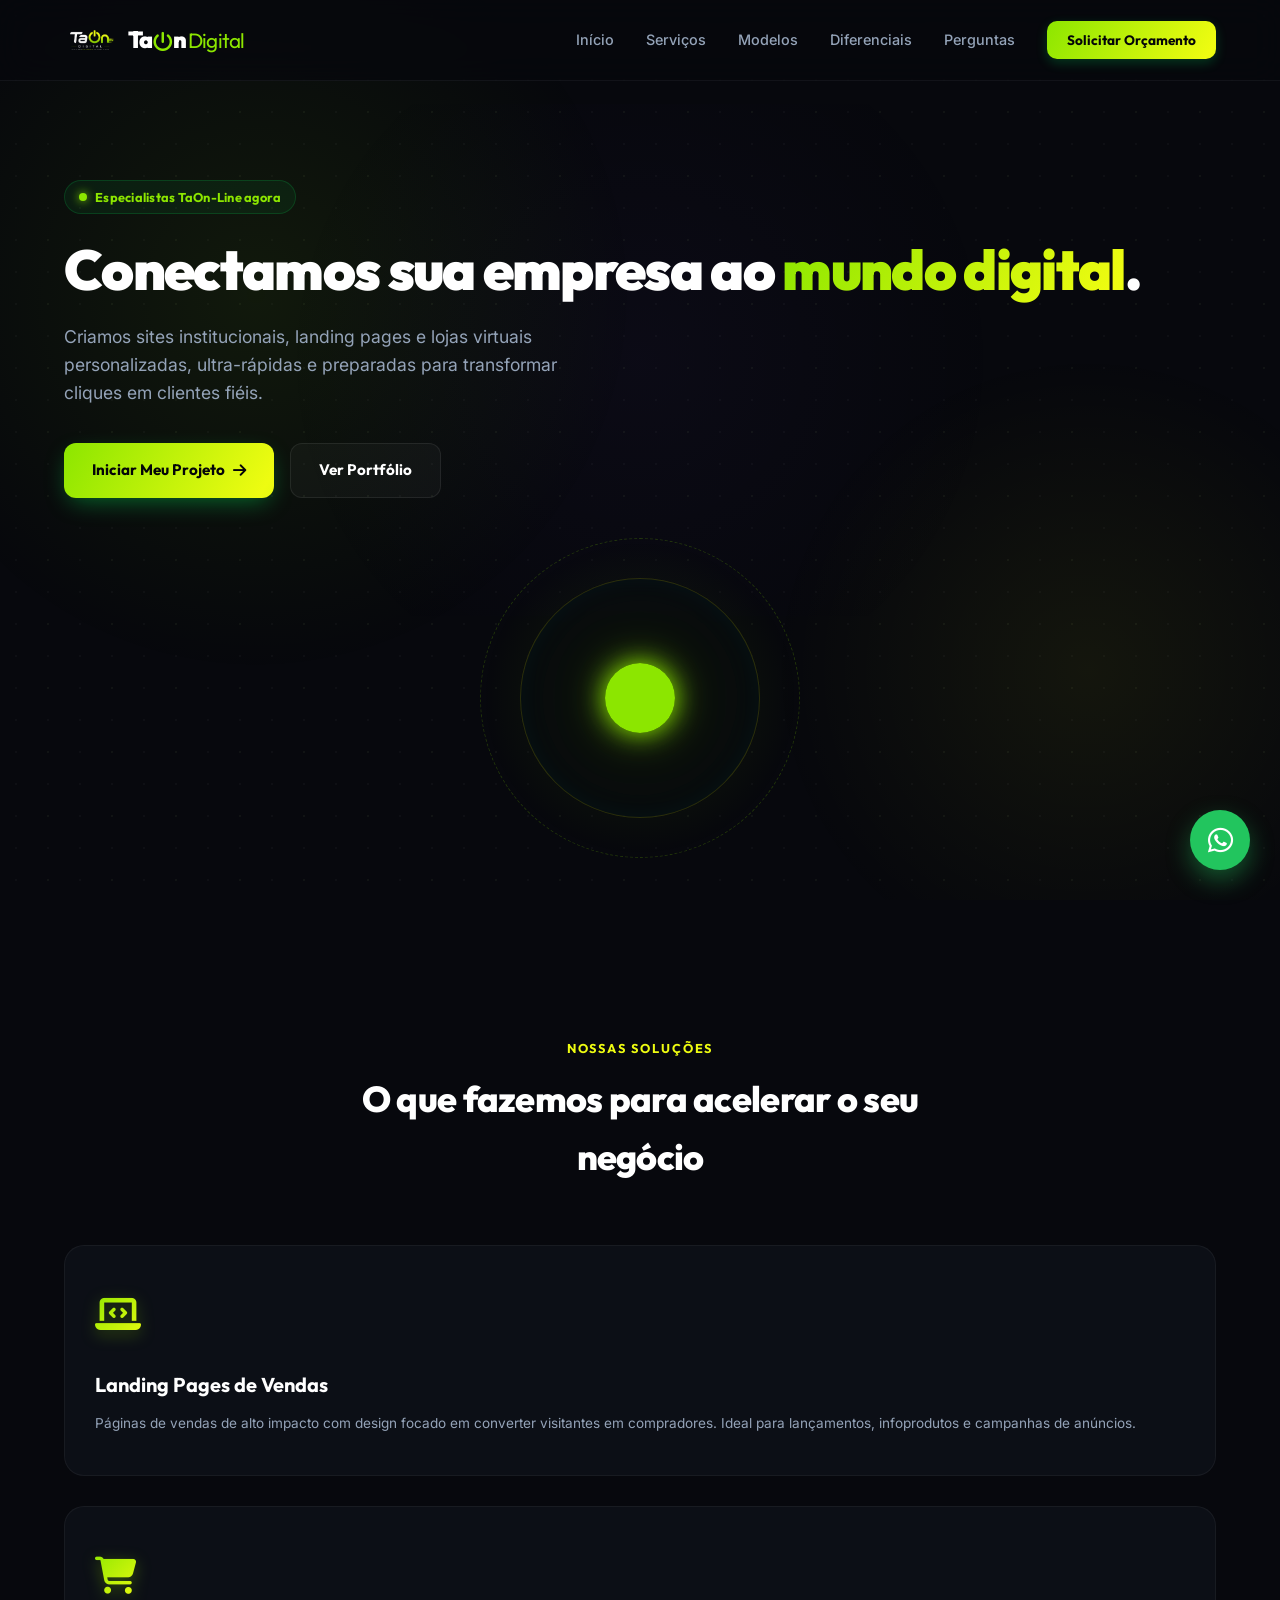
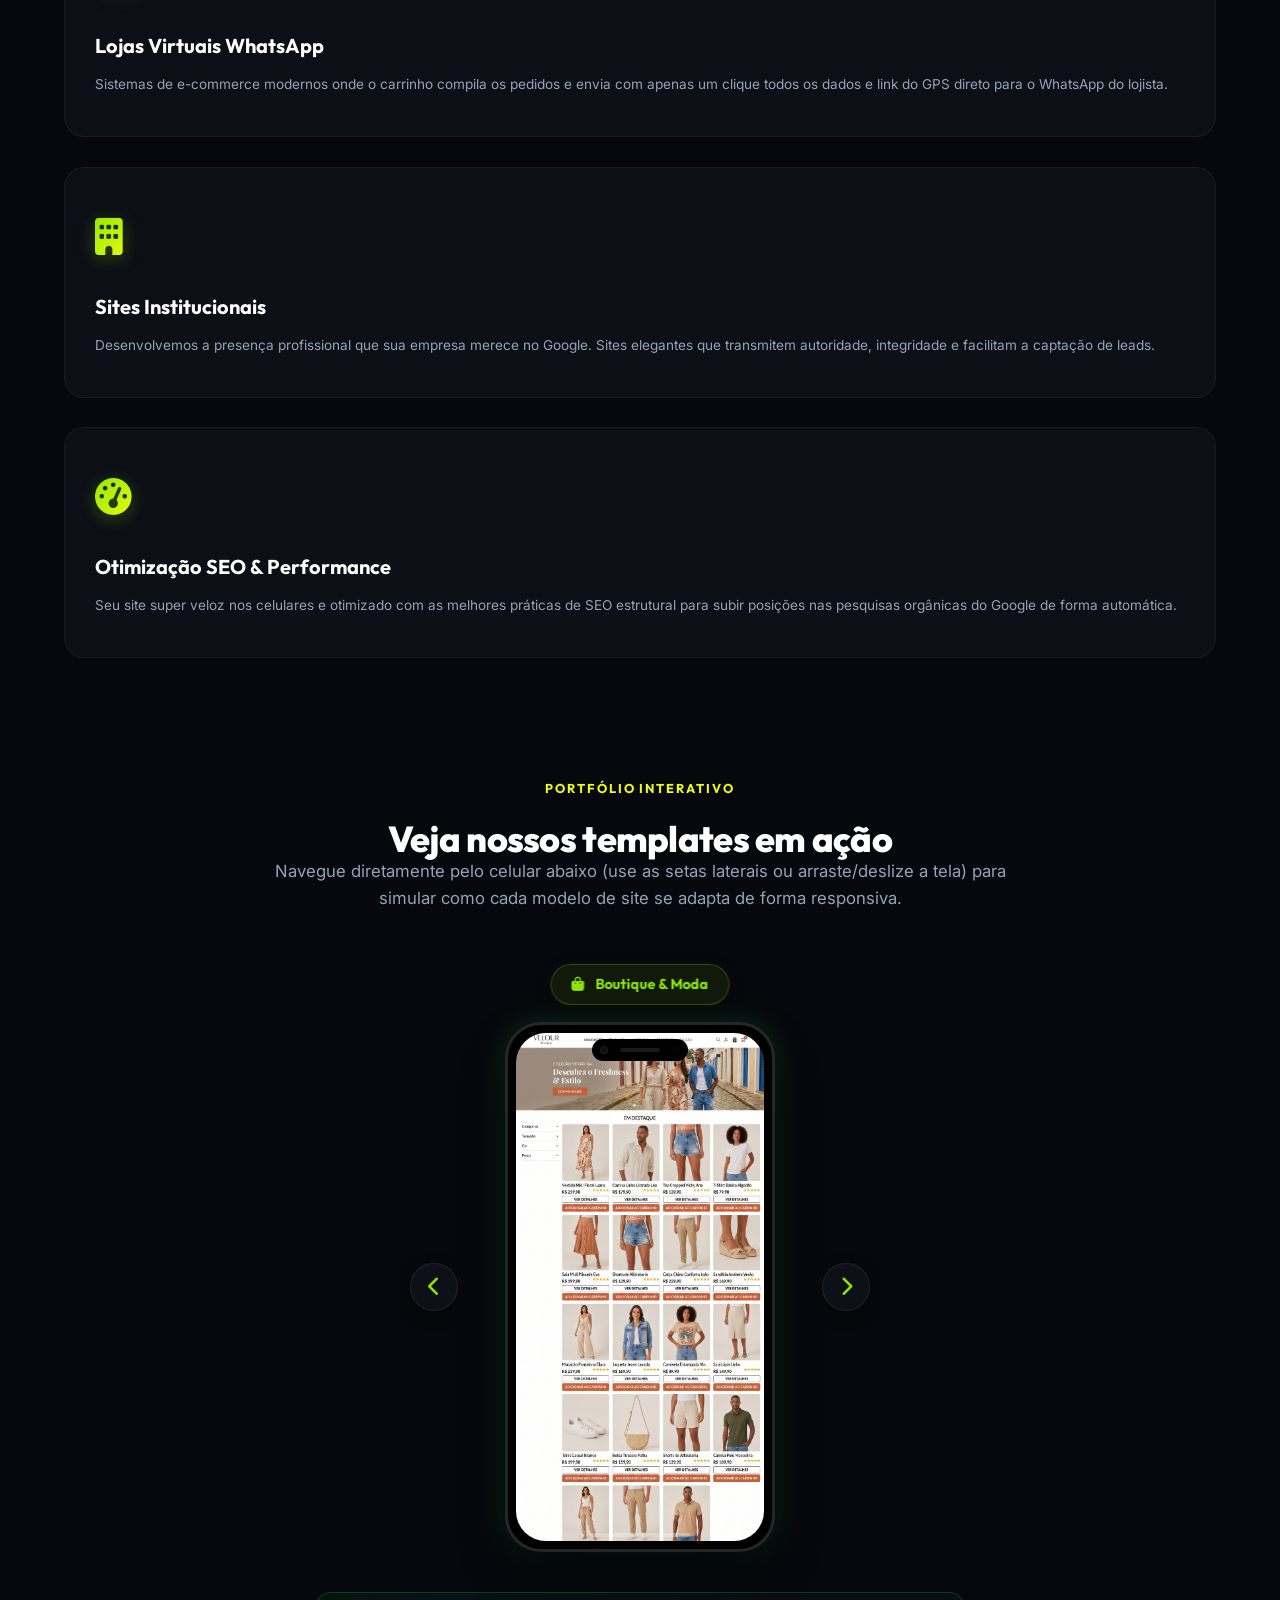
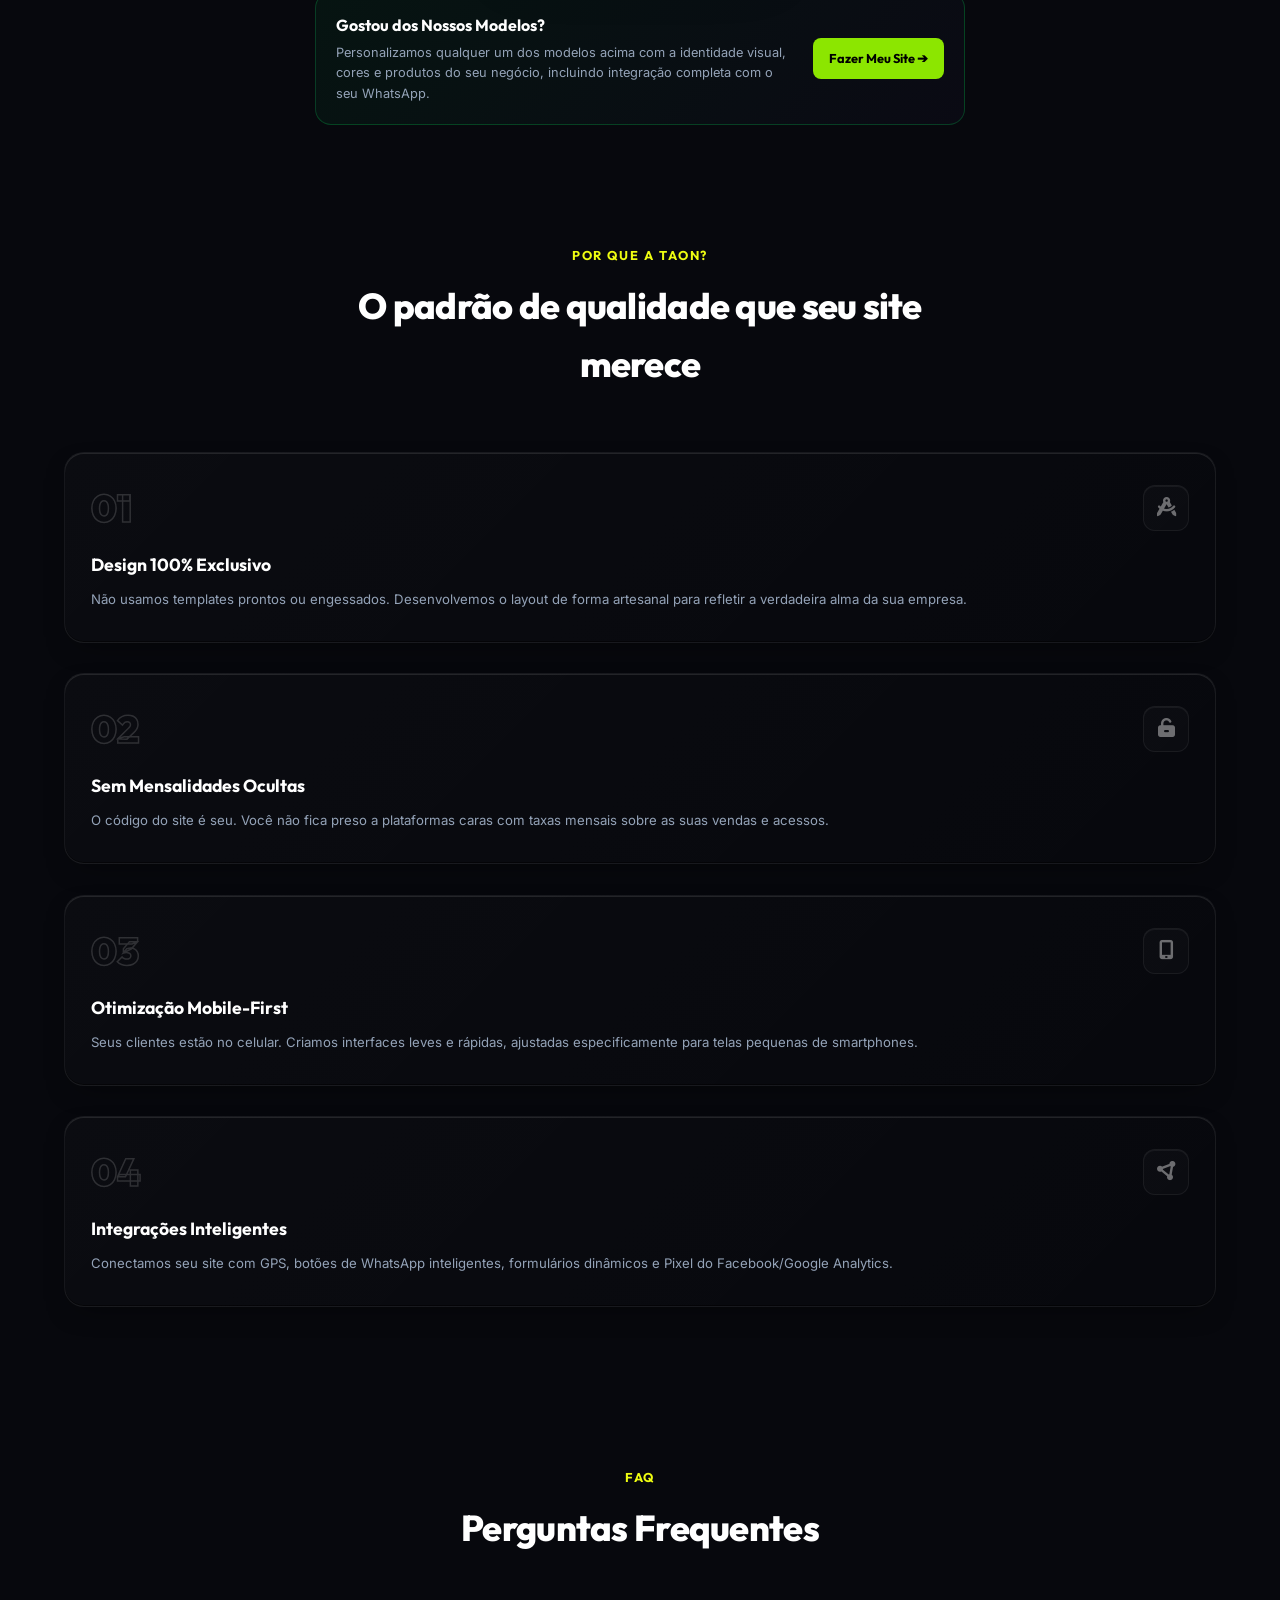
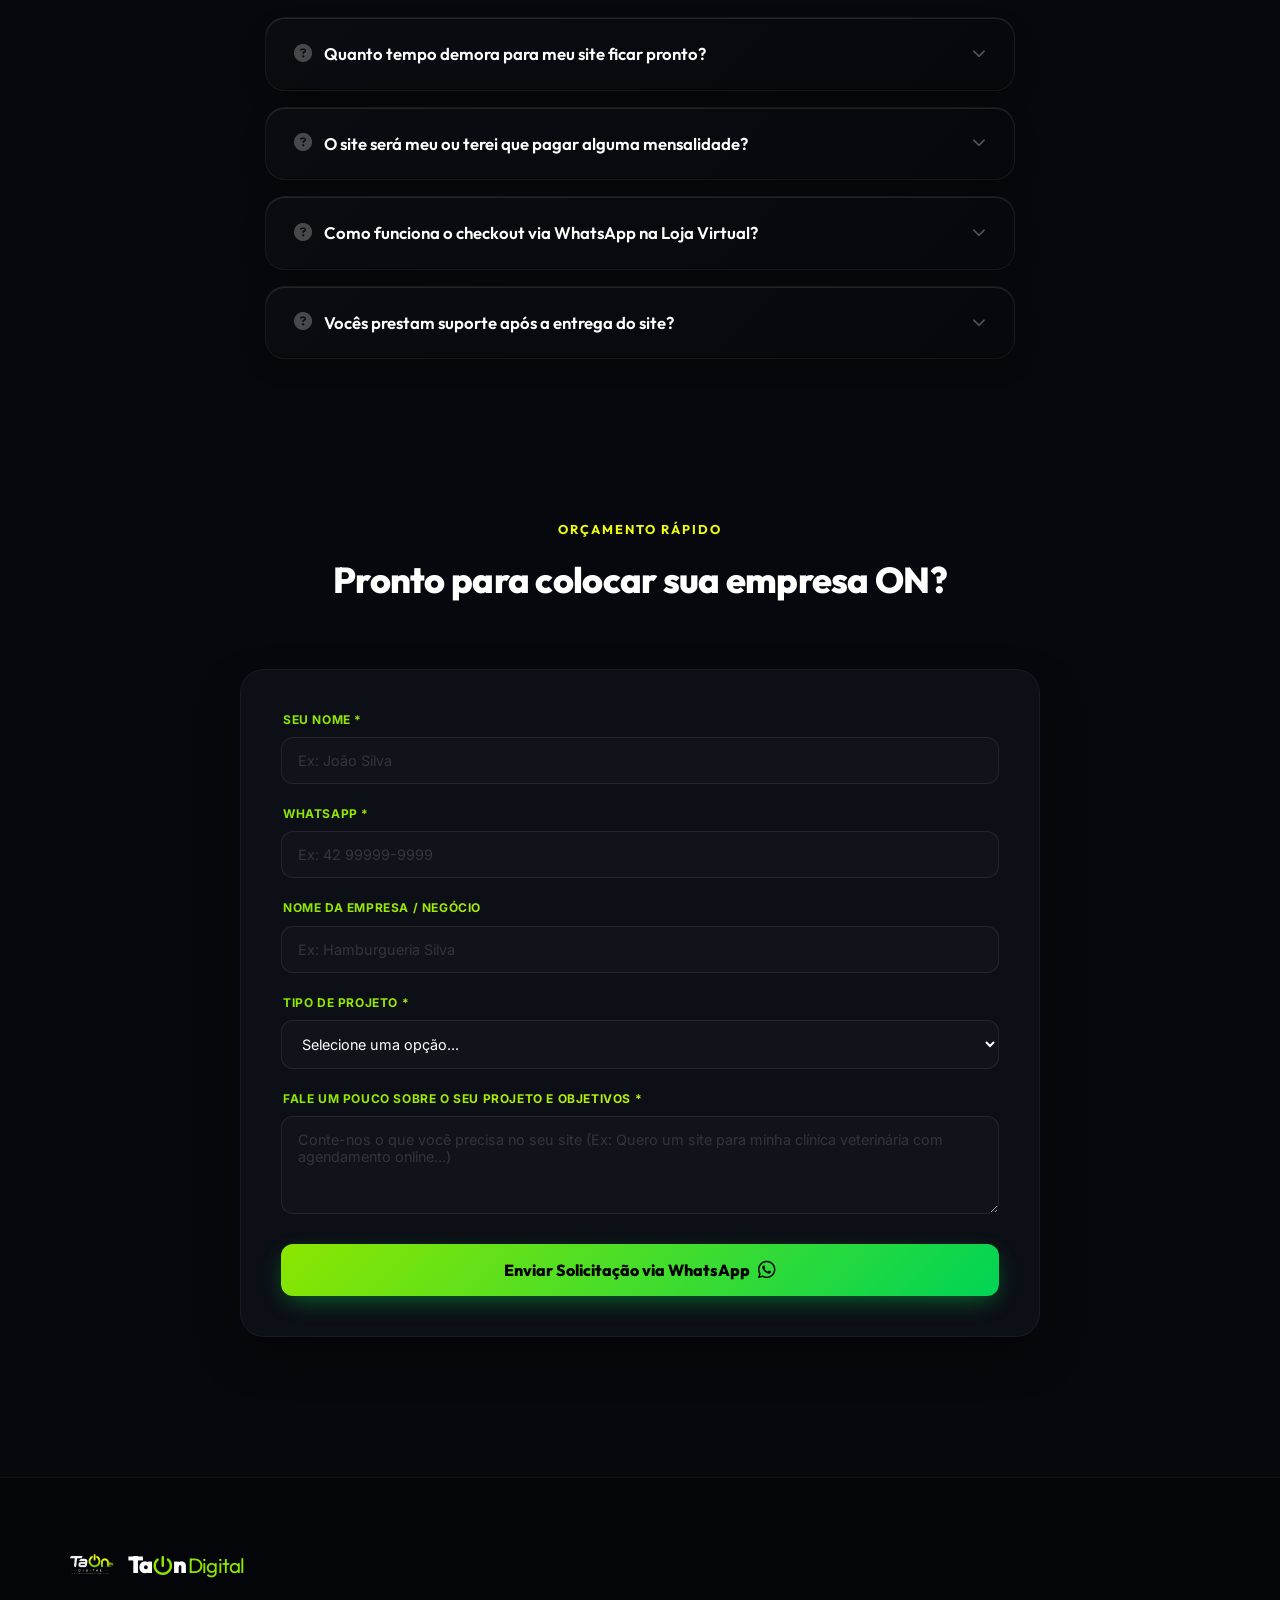
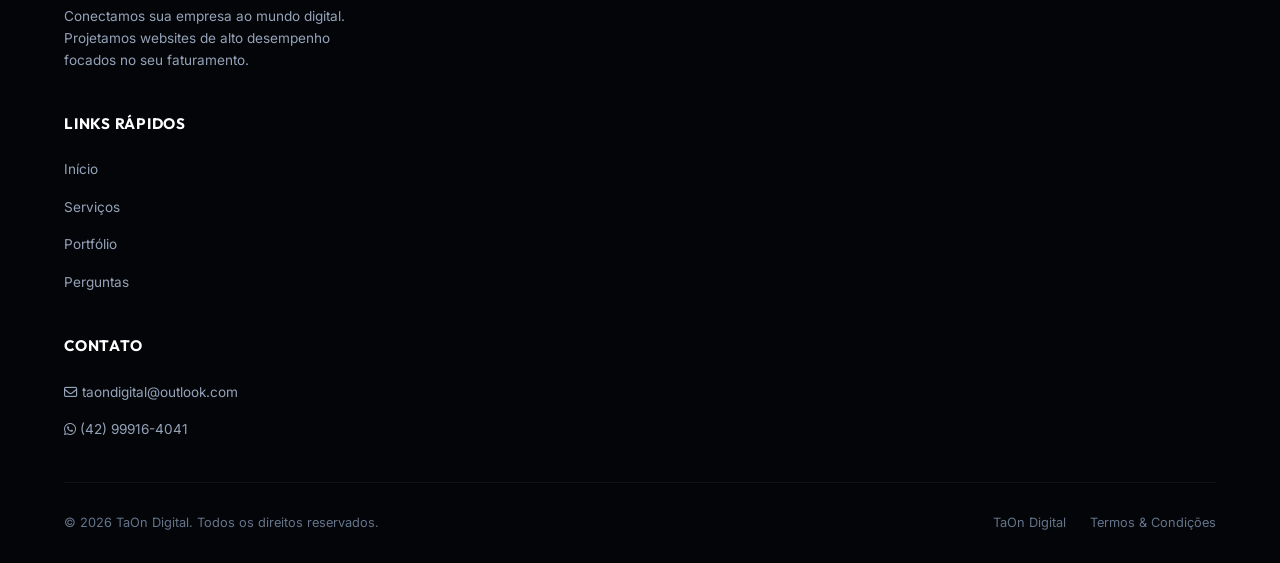
==== commit 83487499: "Add files via upload" ====
--- a/index.html
+++ b/index.html
@@ -3,460 +3,919 @@
 <head>
     <meta charset="UTF-8">
     <meta name="viewport" content="width=device-width, initial-scale=1.0">
-    <title>TaOn Burguer - Delivery Interativo</title>
-    <meta name="description" content="Demonstração interativa de carrinho e checkout via WhatsApp desenvolvida por TaOn Digital.">
-    <!-- Google Fonts: Outfit e Inter -->
-    <link rel="preconnect" href="https://fonts.googleapis.com">
-    <link rel="preconnect" href="https://fonts.gstatic.com" crossorigin>
-    <link href="https://fonts.googleapis.com/css2?family=Inter:wght@300;400;500;600;700&family=Outfit:wght@400;500;600;700;800&display=swap" rel="stylesheet">
-    <link rel="stylesheet" href="style.css">
+    <title>TaOn Digital - Criação de Sites Profissionais e Lojas Virtuais</title>
+    <meta name="description" content="Conectamos sua empresa ao mundo digital. Criamos Landing Pages, Lojas Virtuais e Sites Institucionais de alto nível e com conversão acelerada.">
+    
+    <!-- CSS Link -->
+    <link rel="stylesheet" href="style.css?v=12">
+    
+    <!-- Ícone de FontAwesome para o WhatsApp Flutuante -->
+    <link rel="stylesheet" href="https://cdnjs.cloudflare.com/ajax/libs/font-awesome/6.4.0/css/all.min.css">
 </head>
 <body>
-    <div class="app-container">
-        <!-- Cabeçalho da Loja -->
-        <header class="store-header">
-            <div class="header-overlay"></div>
-            <div class="header-content">
-                <div class="store-logo">🍔</div>
-                <h1 class="store-title">TaOn Burguer</h1>
-                <p class="store-badge">🟢 Aberto • Entrega R$ 5,00</p>
-                <p class="store-desc">Os melhores hambúrgueres artesanais da região, preparados com ingredientes selecionados e entrega super rápida.</p>
-            </div>
-        </header>
-
-        <!-- Menu de Produtos -->
-        <main class="store-menu">
-            <h2 class="menu-section-title">Hambúrgueres Artesanais</h2>
-            
-            <div class="products-grid">
-                <!-- Produto 1 -->
-                <div class="product-card">
-                    <div class="product-img-wrapper">
-                        <img src="https://images.unsplash.com/photo-1568901346375-23c9450c58cd?w=400&auto=format&fit=crop&q=80" alt="Cheese Salada">
-                    </div>
-                    <div class="product-details">
-                        <h3>Cheese Salada</h3>
-                        <p class="product-desc">Pão brioche selado na manteiga, blend artesanal de 150g, queijo cheddar derretido, alface crespa, tomate fresco e maionese artesanal da casa.</p>
-                        <div class="product-footer">
-                            <span class="product-price">R$ 28,00</span>
-                            <button class="add-btn" data-name="Cheese Salada" data-price="28.00">Adicionar</button>
-                        </div>
-                    </div>
-                </div>
-
-                <!-- Produto 2 -->
-                <div class="product-card">
-                    <div class="product-img-wrapper">
-                        <img src="https://images.unsplash.com/photo-1573080496219-bb080dd4f877?w=400&auto=format&fit=crop&q=80" alt="Batata Suprema">
-                    </div>
-                    <div class="product-details">
-                        <h3>Batata Suprema</h3>
-                        <p class="product-desc">Porção generosa de batatas fritas super crocantes cobertas com um cremoso creme de queijo cheddar e pedacinhos de bacon crocante.</p>
-                        <div class="product-footer">
-                            <span class="product-price">R$ 22,00</span>
-                            <button class="add-btn" data-name="Batata Suprema" data-price="22.00">Adicionar</button>
-                        </div>
-                    </div>
-                </div>
-
-                <!-- Produto 3 -->
-                <div class="product-card">
-                    <div class="product-img-wrapper">
-                        <img src="https://images.unsplash.com/photo-1622483767028-3f66f32aef97?w=400&auto=format&fit=crop&q=80" alt="Coca-Cola Lata">
-                    </div>
-                    <div class="product-details">
-                        <h3>Coca-Cola Lata</h3>
-                        <p class="product-desc">Refrigerante Coca-Cola lata 350ml trincando de gelada para acompanhar seu hambúrguer artesanal.</p>
-                        <div class="product-footer">
-                            <span class="product-price">R$ 6,00</span>
-                            <button class="add-btn" data-name="Coca-Cola Lata" data-price="6.00">Adicionar</button>
-                        </div>
-                    </div>
-                </div>
-            </div>
-        </main>
-
-        <!-- Barra de Rodapé do Carrinho -->
-        <div class="cart-bar" id="cart-bar">
-            <div class="cart-bar-content">
-                <div class="cart-info">
-                    <span class="cart-icon">🛒</span>
-                    <span id="cart-qty">0 itens</span>
-                    <span class="divider">|</span>
-                    <span id="cart-total-preview">R$ 0,00</span>
-                </div>
-                <button class="view-cart-btn" id="btn-view-cart">Ver Sacola</button>
-            </div>
+
+    <!-- Grade e Efeitos de Brilho de Fundo -->
+    <div class="digital-grid"></div>
+    <div class="ambient-glows">
+        <div class="glow-1"></div>
+        <div class="glow-2"></div>
+        <div class="glow-3"></div>
+    </div>
+
+    <!-- ==========================================
+       MENU SUPERIOR (NAVBAR)
+       ========================================== -->
+    <nav class="navbar" id="navbar">
+        <div class="container nav-container">
+            <a href="#inicio" class="nav-logo">
+                <img src="logo.png?v=2" alt="TaOn Digital Logo">
+                <span class="nav-logo-text">Ta<i class="fa-solid fa-power-off power-icon"></i>n<span>Digital</span></span>
+            </a>
+            
+            <ul class="nav-menu" id="nav-menu">
+                <li><a href="#inicio" class="nav-link">Início</a></li>
+                <li><a href="#servicos" class="nav-link">Serviços</a></li>
+                <li><a href="#portfolio" class="nav-link">Modelos</a></li>
+                <li><a href="#diferenciais" class="nav-link">Diferenciais</a></li>
+                <li><a href="#faq" class="nav-link">Perguntas</a></li>
+                <li><a href="#orcamento" class="nav-cta-btn">Solicitar Orçamento</a></li>
+            </ul>
+            
+            <button class="menu-toggle" id="menu-toggle">
+                <span></span>
+                <span></span>
+                <span></span>
+            </button>
         </div>
-
-        <!-- Painel de Checkout / Sacola (Slide Up) -->
-        <div class="checkout-panel" id="checkout-panel">
-            <div class="checkout-container">
-                <header class="checkout-header">
-                    <h2>Sua Sacola</h2>
-                    <button class="close-btn" id="btn-close-checkout">×</button>
-                </header>
-
-                <div class="checkout-body">
-                    <!-- Lista de Itens -->
-                    <div class="order-items-list" id="order-items-list">
-                        <!-- Preenchido dinamicamente via JS -->
-                    </div>
-
-                    <!-- Resumo Financeiro -->
-                    <div class="price-summary">
-                        <div class="summary-row">
-                            <span>Subtotal:</span>
-                            <span id="summary-subtotal">R$ 0,00</span>
-                        </div>
-                        <div class="summary-row">
-                            <span>Taxa de Entrega:</span>
-                            <span>R$ 5,00</span>
-                        </div>
-                        <div class="summary-row total">
-                            <span>Total a Pagar:</span>
-                            <span id="summary-total">R$ 5,00</span>
-                        </div>
-                    </div>
-
-                    <!-- Formulário de Entrega e Pagamento -->
-                    <form class="checkout-form" id="order-form">
-                        <h3>Dados de Entrega</h3>
-                        <div class="input-group">
-                            <label for="cust-name">Seu Nome *</label>
-                            <input type="text" id="cust-name" placeholder="Ex: João da Silva" required>
-                        </div>
-                        <div class="input-group">
-                            <label for="cust-phone">WhatsApp para Contato *</label>
-                            <input type="tel" id="cust-phone" placeholder="Ex: 42 99999-9999" required>
+    </nav>
+
+    <!-- ==========================================
+       SEÇÃO HERO
+       ========================================== -->
+    <section class="hero-section" id="inicio">
+        <div class="container hero-grid">
+            <div class="hero-content">
+                <div class="hero-badge">
+                    <span class="status-dot"></span>
+                    Especialistas TaOn-Line agora
+                </div>
+                <h1 class="hero-title">Conectamos sua empresa ao <span class="gradient-text">mundo digital</span>.</h1>
+                <p class="hero-subtitle">Criamos sites institucionais, landing pages e lojas virtuais personalizadas, ultra-rápidas e preparadas para transformar cliques em clientes fiéis.</p>
+                <div class="hero-actions">
+                    <a href="#orcamento" class="btn-primary">
+                        <span>Iniciar Meu Projeto</span>
+                        <i class="fa-solid fa-arrow-right"></i>
+                    </a>
+                    <a href="#portfolio" class="btn-secondary">Ver Portfólio</a>
+                </div>
+            </div>
+            
+            <div class="hero-visual">
+                <div class="hero-tech-circle">
+                    <div class="hero-tech-inner">
+                        <div class="hero-tech-center">
+                            <div class="orb-evasion-wrapper">
+                                <div class="glow-orb"></div>
+                            </div>
+                        </div>
+                    </div>
+                </div>
+            </div>
+        </div>
+    </section>
+
+    <!-- ==========================================
+       SEÇÃO SERVIÇOS
+       ========================================== -->
+    <section class="section" id="servicos">
+        <div class="container">
+            <div class="section-header reveal">
+                <span class="section-tag">Nossas Soluções</span>
+                <h2 class="section-title">O que fazemos para acelerar o seu negócio</h2>
+            </div>
+            
+            <div class="services-grid">
+                <!-- Serviço 1 -->
+                <div class="service-card reveal reveal-delay-1">
+                    <div class="service-icon"><i class="fa-solid fa-laptop-code"></i></div>
+                    <h3>Landing Pages de Vendas</h3>
+                    <p>Páginas de vendas de alto impacto com design focado em converter visitantes em compradores. Ideal para lançamentos, infoprodutos e campanhas de anúncios.</p>
+                </div>
+                
+                <!-- Serviço 2 -->
+                <div class="service-card reveal reveal-delay-2">
+                    <div class="service-icon"><i class="fa-solid fa-cart-shopping"></i></div>
+                    <h3>Lojas Virtuais WhatsApp</h3>
+                    <p>Sistemas de e-commerce modernos onde o carrinho compila os pedidos e envia com apenas um clique todos os dados e link do GPS direto para o WhatsApp do lojista.</p>
+                </div>
+                
+                <!-- Serviço 3 -->
+                <div class="service-card reveal reveal-delay-3">
+                    <div class="service-icon"><i class="fa-solid fa-building"></i></div>
+                    <h3>Sites Institucionais</h3>
+                    <p>Desenvolvemos a presença profissional que sua empresa merece no Google. Sites elegantes que transmitem autoridade, integridade e facilitam a captação de leads.</p>
+                </div>
+                
+                <!-- Serviço 4 -->
+                <div class="service-card reveal reveal-delay-4">
+                    <div class="service-icon"><i class="fa-solid fa-gauge-high"></i></div>
+                    <h3>Otimização SEO & Performance</h3>
+                    <p>Seu site super veloz nos celulares e otimizado com as melhores práticas de SEO estrutural para subir posições nas pesquisas orgânicas do Google de forma automática.</p>
+                </div>
+            </div>
+        </div>
+    </section>
+
+    <!-- ==========================================
+       SEÇÃO PORTFÓLIO INTERATIVO (MOCKUP)
+       ========================================== -->
+    <section class="section portfolio-section" id="portfolio">
+        <div class="container">
+            <div class="section-header reveal">
+                <span class="section-tag">Portfólio Interativo</span>
+                <h2 class="section-title">Veja nossos templates em ação</h2>
+            </div>
+            
+            <!-- Descrição centralizada acima da grade (economiza largura no grid) -->
+            <p class="portfolio-intro-text reveal" style="text-align: center; color: var(--color-text-body); max-width: 750px; margin: -40px auto 40px auto; font-size: 1.05rem;">
+                Navegue diretamente pelo celular abaixo (use as setas laterais ou arraste/deslize a tela) para simular como cada modelo de site se adapta de forma responsiva.
+            </p>
+            
+            <div class="portfolio-layout">
+                <!-- Coluna Esquerda: O Mockup do Celular (Agora do lado esquerdo!) -->
+                <div class="phone-mockup-wrapper reveal left">
+                    <!-- Indicador de Categoria Ativa -->
+                    <div class="phone-category-indicator">
+                        <span class="active-category-name"><i class="fa-solid fa-bag-shopping"></i> Boutique & Moda</span>
+                    </div>
+
+                    <!-- Setas de Navegação (Apenas no Mobile) -->
+                    <button type="button" class="phone-nav-btn prev-btn" aria-label="Template anterior">
+                        <i class="fa-solid fa-chevron-left"></i>
+                    </button>
+                    
+                    <div class="phone-mockup">
+                        <div class="phone-notch">
+                            <div class="notch-camera"></div>
+                            <div class="notch-speaker"></div>
+                            <div class="notch-camera" style="opacity: 0.2;"></div>
                         </div>
                         
-                        <div class="input-group">
-                            <label for="delivery-type">Tipo de Entrega *</label>
-                            <select id="delivery-type" required>
-                                <option value="delivery" selected>Delivery (Receber em Casa)</option>
-                                <option value="pickup">Retirar no Balcão (Sem taxa)</option>
-                            </select>
-                        </div>
-
-                        <div class="address-fields" id="address-fields">
-                            <div class="input-group">
-                                <label for="cust-address">Endereço Completo *</label>
-                                <div class="address-input-wrapper">
-                                    <input type="text" id="cust-address" placeholder="Rua, número, apartamento..." required>
-                                    <button type="button" class="gps-btn" id="btn-gps" title="Usar minha localização atual">📍 Usar GPS</button>
+                        <div class="phone-home-indicator"></div>
+                        
+                        <div class="phone-screen">
+                            <div class="phone-content-slider">
+                                <!-- Slide Moda -->
+                                <div class="phone-slide active" id="slide-moda">
+                                    <iframe src="demo-moda.html" class="portfolio-iframe" title="Template Moda & Boutique"></iframe>
+                                </div>
+                                <!-- Slide Lanchonete -->
+                                <div class="phone-slide" id="slide-lanchonete" style="position: absolute; inset: 0;">
+                                    <iframe src="loja-demo/index.html" class="portfolio-iframe" title="Template Hamburgueria"></iframe>
+                                </div>
+                                <!-- Slide Restaurante -->
+                                <div class="phone-slide" id="slide-restaurante">
+                                    <iframe src="demo-restaurante.html" class="portfolio-iframe" title="Template Restaurante"></iframe>
+                                </div>
+                                <!-- Slide Petshop -->
+                                <div class="phone-slide" id="slide-petshop">
+                                    <iframe src="demo-petshop.html" class="portfolio-iframe" title="Template Petshop"></iframe>
+                                </div>
+                                <!-- Slide Assistência -->
+                                <div class="phone-slide" id="slide-assistencia">
+                                    <iframe src="demo-celular.html" class="portfolio-iframe" title="Template Assistência Técnica"></iframe>
                                 </div>
                             </div>
-                            <div class="input-group">
-                                <label for="cust-neighborhood">Bairro *</label>
-                                <input type="text" id="cust-neighborhood" placeholder="Ex: Centro" required>
-                            </div>
-                            <div class="input-group">
-                                <label for="cust-reference">Ponto de Referência</label>
-                                <input type="text" id="cust-reference" placeholder="Ex: Próximo à farmácia...">
-                            </div>
-                        </div>
-
-                        <h3>Forma de Pagamento</h3>
-                        <div class="input-group">
-                            <label for="cust-payment">Selecione como quer pagar *</label>
-                            <select id="cust-payment" required>
-                                <option value="" disabled selected>Escolha a forma...</option>
-                                <option value="Pix">Pix (Pague e envie o comprovante)</option>
-                                <option value="Cartão de Crédito na Entrega">Cartão de Crédito na Entrega</option>
-                                <option value="Cartão de Débito na Entrega">Cartão de Débito na Entrega</option>
-                                <option value="Dinheiro">Dinheiro (Em espécie)</option>
+                        </div>
+                    </div>
+                    
+                    <button type="button" class="phone-nav-btn next-btn" aria-label="Próximo template">
+                        <i class="fa-solid fa-chevron-right"></i>
+                    </button>
+                </div>
+
+                <!-- Coluna Direita: As Abas de Categorias (Agora do lado direito!) -->
+                <div class="portfolio-info reveal right">
+                    <div class="tabs-container">
+                        <button class="tab-btn active" data-target="moda">
+                            <span>Boutique & Moda</span>
+                            <span class="tab-icon"><i class="fa-solid fa-bag-shopping"></i></span>
+                        </button>
+                        <button class="tab-btn" data-target="lanchonete">
+                            <span>Hamburgueria & Fast-food</span>
+                            <span class="tab-icon"><i class="fa-solid fa-burger"></i></span>
+                        </button>
+                        <button class="tab-btn" data-target="restaurante">
+                            <span>Restaurante & Bistrô</span>
+                            <span class="tab-icon"><i class="fa-solid fa-utensils"></i></span>
+                        </button>
+                        <button class="tab-btn" data-target="petshop">
+                            <span>Petshop & Veterinária</span>
+                            <span class="tab-icon"><i class="fa-solid fa-paw"></i></span>
+                        </button>
+                        <button class="tab-btn" data-target="assistencia">
+                            <span>Serviços & Assistência</span>
+                            <span class="tab-icon"><i class="fa-solid fa-screwdriver-wrench"></i></span>
+                        </button>
+                    </div>
+                </div>
+            </div>
+
+            <!-- Card Destaque da Vitrine (CTA para Orçamento) -->
+            <div class="demo-card-highlight reveal scale" style="max-width: 650px; margin: 40px auto 0 auto; width: 100%;">
+                <div class="demo-card-content">
+                    <h4>Gostou dos Nossos Modelos?</h4>
+                    <p>Personalizamos qualquer um dos modelos acima com a identidade visual, cores e produtos do seu negócio, incluindo integração completa com o seu WhatsApp.</p>
+                </div>
+                <a href="#orcamento" class="btn-demo-link">Fazer Meu Site ➔</a>
+            </div>
+        </div>
+    </section>
+
+    <!-- ==========================================
+       SEÇÃO DIFERENCIAIS
+       ========================================== -->
+    <section class="section" id="diferenciais">
+        <div class="container">
+            <div class="section-header reveal">
+                <span class="section-tag">Por Que a TaOn?</span>
+                <h2 class="section-title">O padrão de qualidade que seu site merece</h2>
+            </div>
+            
+            <div class="features-grid">
+                <!-- Diferencial 1 -->
+                <div class="feature-box reveal reveal-delay-1">
+                    <div class="feature-header">
+                        <div class="feature-num">01</div>
+                        <div class="feature-icon-wrapper">
+                            <i class="fa-solid fa-compass-drafting"></i>
+                        </div>
+                    </div>
+                    <h4>Design 100% Exclusivo</h4>
+                    <p>Não usamos templates prontos ou engessados. Desenvolvemos o layout de forma artesanal para refletir a verdadeira alma da sua empresa.</p>
+                </div>
+                
+                <!-- Diferencial 2 -->
+                <div class="feature-box reveal reveal-delay-2">
+                    <div class="feature-header">
+                        <div class="feature-num">02</div>
+                        <div class="feature-icon-wrapper">
+                            <i class="fa-solid fa-unlock-keyhole"></i>
+                        </div>
+                    </div>
+                    <h4>Sem Mensalidades Ocultas</h4>
+                    <p>O código do site é seu. Você não fica preso a plataformas caras com taxas mensais sobre as suas vendas e acessos.</p>
+                </div>
+                
+                <!-- Diferencial 3 -->
+                <div class="feature-box reveal reveal-delay-3">
+                    <div class="feature-header">
+                        <div class="feature-num">03</div>
+                        <div class="feature-icon-wrapper">
+                            <i class="fa-solid fa-mobile-screen-button"></i>
+                        </div>
+                    </div>
+                    <h4>Otimização Mobile-First</h4>
+                    <p>Seus clientes estão no celular. Criamos interfaces leves e rápidas, ajustadas especificamente para telas pequenas de smartphones.</p>
+                </div>
+                
+                <!-- Diferencial 4 -->
+                <div class="feature-box reveal reveal-delay-4">
+                    <div class="feature-header">
+                        <div class="feature-num">04</div>
+                        <div class="feature-icon-wrapper">
+                            <i class="fa-solid fa-circle-nodes"></i>
+                        </div>
+                    </div>
+                    <h4>Integrações Inteligentes</h4>
+                    <p>Conectamos seu site com GPS, botões de WhatsApp inteligentes, formulários dinâmicos e Pixel do Facebook/Google Analytics.</p>
+                </div>
+            </div>
+        </div>
+    </section>
+
+    <!-- ==========================================
+       SEÇÃO PERGUNTAS FREQUENTES (FAQ)
+       ========================================== -->
+    <section class="section" id="faq">
+        <div class="container">
+            <div class="section-header reveal">
+                <span class="section-tag">FAQ</span>
+                <h2 class="section-title">Perguntas Frequentes</h2>
+            </div>
+            
+            <div class="faq-accordion reveal">
+                <!-- FAQ 1 -->
+                <div class="faq-card">
+                    <button class="faq-header-btn" type="button" aria-expanded="false">
+                        <div class="faq-question-title">
+                            <span class="faq-q-icon"><i class="fa-solid fa-circle-question"></i></span>
+                            <h3>Quanto tempo demora para meu site ficar pronto?</h3>
+                        </div>
+                        <div class="faq-toggle-icon">
+                            <i class="fa-solid fa-chevron-down"></i>
+                        </div>
+                    </button>
+                    <div class="faq-body">
+                        <div class="faq-answer-content">
+                            <p>O prazo médio para entrega de uma Landing Page de vendas é de 5 a 7 dias úteis. Sites institucionais maiores ou lojas virtuais completas costumam levar entre 10 e 15 dias úteis, contados a partir da entrega de todos os textos e imagens de conteúdo pelo cliente.</p>
+                        </div>
+                    </div>
+                </div>
+
+                <!-- FAQ 2 -->
+                <div class="faq-card">
+                    <button class="faq-header-btn" type="button" aria-expanded="false">
+                        <div class="faq-question-title">
+                            <span class="faq-q-icon"><i class="fa-solid fa-circle-question"></i></span>
+                            <h3>O site será meu ou terei que pagar alguma mensalidade?</h3>
+                        </div>
+                        <div class="faq-toggle-icon">
+                            <i class="fa-solid fa-chevron-down"></i>
+                        </div>
+                    </button>
+                    <div class="faq-body">
+                        <div class="faq-answer-content">
+                            <p>O site é 100% de sua propriedade. Uma vez desenvolvido e entregue, não há taxas mensais de desenvolvimento ou uso de plataforma. Os únicos custos fixos são o registro do seu domínio (.com.br) e o servidor de hospedagem, pagos anualmente.</p>
+                        </div>
+                    </div>
+                </div>
+
+                <!-- FAQ 3 -->
+                <div class="faq-card">
+                    <button class="faq-header-btn" type="button" aria-expanded="false">
+                        <div class="faq-question-title">
+                            <span class="faq-q-icon"><i class="fa-solid fa-circle-question"></i></span>
+                            <h3>Como funciona o checkout via WhatsApp na Loja Virtual?</h3>
+                        </div>
+                        <div class="faq-toggle-icon">
+                            <i class="fa-solid fa-chevron-down"></i>
+                        </div>
+                    </button>
+                    <div class="faq-body">
+                        <div class="faq-answer-content">
+                            <p>É o modelo ideal para evitar taxas mensais. O cliente monta o pedido na sua loja, insere os dados de entrega (incluindo o GPS nativo) e clica em finalizar. Os dados do pedido vão organizados em uma mensagem direta para o seu WhatsApp, onde você confere o pagamento Pix e faz a entrega.</p>
+                        </div>
+                    </div>
+                </div>
+
+                <!-- FAQ 4 -->
+                <div class="faq-card">
+                    <button class="faq-header-btn" type="button" aria-expanded="false">
+                        <div class="faq-question-title">
+                            <span class="faq-q-icon"><i class="fa-solid fa-circle-question"></i></span>
+                            <h3>Vocês prestam suporte após a entrega do site?</h3>
+                        </div>
+                        <div class="faq-toggle-icon">
+                            <i class="fa-solid fa-chevron-down"></i>
+                        </div>
+                    </button>
+                    <div class="faq-body">
+                        <div class="faq-answer-content">
+                            <p>Sim! Fornecemos 30 dias de suporte técnico gratuito após o lançamento para eventuais correções ou ajustes básicos. Também entregamos um vídeo tutorial simples ensinando a alterar textos e imagens para que você tenha total autonomia de gerenciar seu site.</p>
+                        </div>
+                    </div>
+                </div>
+            </div>
+        </div>
+    </section>
+
+    <!-- ==========================================
+       SEÇÃO ORÇAMENTO / FORMULÁRIO DE CONTATO
+       ========================================== -->
+    <section class="section" id="orcamento">
+        <div class="container">
+            <div class="section-header reveal">
+                <span class="section-tag">Orçamento Rápido</span>
+                <h2 class="section-title">Pronto para colocar sua empresa ON?</h2>
+            </div>
+            
+            <div class="budget-container reveal scale">
+                <form class="budget-form" id="contact-form">
+                    <div class="form-grid">
+                        <div class="form-group">
+                            <label for="usr-name">Seu Nome *</label>
+                            <input type="text" id="usr-name" placeholder="Ex: João Silva" required>
+                        </div>
+                        <div class="form-group">
+                            <label for="usr-phone">WhatsApp *</label>
+                            <input type="tel" id="usr-phone" placeholder="Ex: 42 99999-9999" required>
+                        </div>
+                    </div>
+                    
+                    <div class="form-grid">
+                        <div class="form-group">
+                            <label for="usr-company">Nome da Empresa / Negócio</label>
+                            <input type="text" id="usr-company" placeholder="Ex: Hamburgueria Silva">
+                        </div>
+                        <div class="form-group">
+                            <label for="usr-project">Tipo de Projeto *</label>
+                            <select id="usr-project" required>
+                                <option value="" disabled selected>Selecione uma opção...</option>
+                                <option value="Landing Page de Alta Conversão">Landing Page de Alta Conversão</option>
+                                <option value="Loja Virtual com Pedido via WhatsApp">Loja Virtual com Pedido via WhatsApp</option>
+                                <option value="Site Institucional Completo">Site Institucional Completo</option>
+                                <option value="Outros Serviços Digitais">Outros Serviços Digitais</option>
                             </select>
                         </div>
-
-                        <div class="change-field" id="change-field" style="display: none;">
-                            <div class="input-group">
-                                <label for="cust-change">Troco para quanto?</label>
-                                <input type="number" id="cust-change" placeholder="Ex: 50" min="0" step="0.01">
-                            </div>
-                        </div>
-
-                        <button type="submit" class="submit-order-btn">
-                            <span>Confirmar e Enviar no WhatsApp</span>
+                    </div>
+                    
+                    <div class="form-group">
+                        <label for="usr-message">Fale um pouco sobre o seu projeto e objetivos *</label>
+                        <textarea id="usr-message" rows="4" placeholder="Conte-nos o que você precisa no seu site (Ex: Quero um site para minha clínica veterinária com agendamento online...)" required></textarea>
+                    </div>
+                    
+                    <div class="submit-btn-wrapper">
+                        <button type="submit" class="btn-form-submit">
+                            <span>Enviar Solicitação via WhatsApp</span>
+                            <i class="fa-brands fa-whatsapp" style="font-size: 1.25rem;"></i>
                         </button>
-                    </form>
-                </div>
+                    </div>
+                </form>
             </div>
         </div>
-
-        <!-- Crédito Institucional TaOn -->
-        <div class="demo-credit">
-            <p>Demonstração criada por <strong>TaOn Digital</strong> • Todos os direitos reservados.</p>
+    </section>
+
+    <!-- ==========================================
+       RODAPÉ (FOOTER)
+       ========================================== -->
+    <footer class="footer">
+        <div class="container">
+            <div class="footer-grid">
+                <div class="footer-info">
+                    <a href="#inicio" class="footer-logo">
+                        <img src="logo.png?v=2" alt="TaOn Digital Logo">
+                        <span class="footer-logo-text">Ta<i class="fa-solid fa-power-off power-icon"></i>n<span>Digital</span></span>
+                    </a>
+                    <p class="footer-desc">Conectamos sua empresa ao mundo digital. Projetamos websites de alto desempenho focados no seu faturamento.</p>
+                </div>
+                
+                <div class="footer-links">
+                    <h4>Links Rápidos</h4>
+                    <ul>
+                        <li><a href="#inicio">Início</a></li>
+                        <li><a href="#servicos">Serviços</a></li>
+                        <li><a href="#portfolio">Portfólio</a></li>
+                        <li><a href="#faq">Perguntas</a></li>
+                    </ul>
+                </div>
+                
+                <div class="footer-links">
+                    <h4>Contato</h4>
+                    <ul>
+                        <li><a href="mailto:taondigital@outlook.com"><i class="fa-regular fa-envelope"></i> taondigital@outlook.com</a></li>
+                        <li><a href="https://wa.me/5542999164041" target="_blank"><i class="fa-brands fa-whatsapp"></i> (42) 99916-4041</a></li>
+                    </ul>
+                </div>
+            </div>
+            
+            <div class="footer-bottom">
+                <p>&copy; 2026 TaOn Digital. Todos os direitos reservados.</p>
+                <div class="footer-bottom-links">
+                    <a href="#inicio">TaOn Digital</a>
+                    <a href="#servicos">Termos & Condições</a>
+                </div>
+            </div>
         </div>
-    </div>
-
+    </footer>
+
+    <!-- WhatsApp Flutuante -->
+    <a href="https://wa.me/5542999164041?text=Ol%C3%A1!%20Gostaria%20de%20saber%20mais%20sobre%20os%20sites%20profissionais%20da%20TaOn%20Digital." class="whatsapp-float" target="_blank" title="Fale Conosco no WhatsApp">
+        <i class="fa-brands fa-whatsapp"></i>
+    </a>
+
+    <!-- ==========================================
+       LOGICA JAVASCRIPT
+       ========================================== -->
     <script>
         document.addEventListener('DOMContentLoaded', () => {
-            const cart = [];
-            const cartBar = document.getElementById('cart-bar');
-            const cartQty = document.getElementById('cart-qty');
-            const cartTotalPreview = document.getElementById('cart-total-preview');
-            const btnViewCart = document.getElementById('btn-view-cart');
-            const checkoutPanel = document.getElementById('checkout-panel');
-            const btnCloseCheckout = document.getElementById('btn-close-checkout');
-            
-            const orderItemsList = document.getElementById('order-items-list');
-            const summarySubtotal = document.getElementById('summary-subtotal');
-            const summaryTotal = document.getElementById('summary-total');
-            const deliveryType = document.getElementById('delivery-type');
-            const addressFields = document.getElementById('address-fields');
-            const custAddress = document.getElementById('cust-address');
-            const custNeighborhood = document.getElementById('cust-neighborhood');
-            const custPayment = document.getElementById('cust-payment');
-            const changeField = document.getElementById('change-field');
-            const orderForm = document.getElementById('order-form');
-
-            // Controle de GPS
-            let gpsCoordinates = null;
-            const btnGps = document.getElementById('btn-gps');
-
-            if (btnGps) {
-                btnGps.addEventListener('click', () => {
-                    if (!navigator.geolocation) {
-                        alert("Geolocalização não é suportada pelo seu navegador.");
-                        return;
-                    }
-
-                    btnGps.textContent = "Buscando... ⏳";
-                    btnGps.disabled = true;
-
-                    navigator.geolocation.getCurrentPosition(
-                        (position) => {
-                            const lat = position.coords.latitude;
-                            const lon = position.coords.longitude;
-                            gpsCoordinates = { lat, lon };
-
-                            custAddress.value = `Localização via GPS (Link anexado no WhatsApp)`;
-                            custNeighborhood.value = `Detectado por GPS`;
-                            
-                            btnGps.textContent = "Capturado! ✓";
-                            btnGps.classList.add('success');
-                            btnGps.disabled = false;
-                        },
-                        (error) => {
-                            console.error(error);
-                            alert("Não foi possível obter sua localização. Por favor, digite seu endereço manualmente.");
-                            btnGps.textContent = "Erro ❌";
-                            btnGps.disabled = false;
-                        },
-                        { enableHighAccuracy: true, timeout: 8000, maximumAge: 0 }
-                    );
-                });
-            }
-
-            // Toggle Tipo de Entrega
-            deliveryType.addEventListener('change', () => {
-                if (deliveryType.value === 'pickup') {
-                    addressFields.style.display = 'none';
-                    custAddress.removeAttribute('required');
-                    custNeighborhood.removeAttribute('required');
-                } else {
-                    addressFields.style.display = 'block';
-                    custAddress.setAttribute('required', '');
-                    custNeighborhood.setAttribute('required', '');
-                }
-                renderCheckout();
-            });
-
-            // Toggle Troco Dinheiro
-            custPayment.addEventListener('change', () => {
-                if (custPayment.value === 'Dinheiro') {
-                    changeField.style.display = 'block';
-                } else {
-                    changeField.style.display = 'none';
-                }
-            });
-
-            // Adicionar ao carrinho
-            document.querySelectorAll('.add-btn').forEach(btn => {
-                btn.addEventListener('click', () => {
-                    const name = btn.getAttribute('data-name');
-                    const price = parseFloat(btn.getAttribute('data-price'));
-
-                    const existingItem = cart.find(item => item.name === name);
-                    if (existingItem) {
-                        existingItem.qty += 1;
-                    } else {
-                        cart.push({ name, price, qty: 1 });
-                    }
-
-                    btn.textContent = 'Adicionado! ✓';
-                    btn.classList.add('added');
-                    setTimeout(() => {
-                        btn.textContent = 'Adicionar';
-                        btn.classList.remove('added');
-                    }, 1000);
-
-                    updateCartPreview();
-                });
-            });
-
-            function updateCartPreview() {
-                const totalQty = cart.reduce((acc, item) => acc + item.qty, 0);
-                const subtotal = cart.reduce((acc, item) => acc + (item.price * item.qty), 0);
-
-                if (totalQty > 0) {
-                    cartQty.textContent = `${totalQty} item(s)`;
-                    cartTotalPreview.textContent = `R$ ${subtotal.toFixed(2).replace('.', ',')}`;
-                    cartBar.classList.add('active');
-                } else {
-                    cartBar.classList.remove('active');
-                }
-            }
-
-            // Abrir e Fechar Sacola
-            btnViewCart.addEventListener('click', () => {
-                renderCheckout();
-                checkoutPanel.classList.add('active');
-            });
-
-            btnCloseCheckout.addEventListener('click', () => {
-                checkoutPanel.classList.remove('active');
-            });
-
-            function renderCheckout() {
-                orderItemsList.innerHTML = '';
-                let subtotal = 0;
-
-                cart.forEach((item, index) => {
-                    const totalItemPrice = item.price * item.qty;
-                    subtotal += totalItemPrice;
-
-                    const div = document.createElement('div');
-                    div.className = 'order-item-row';
-                    div.innerHTML = `
-                        <div class="item-name-qty">
-                            <span class="qty">${item.qty}x</span>
-                            <span class="name">${item.name}</span>
-                        </div>
-                        <div class="item-price-actions">
-                            <span class="price">R$ ${totalItemPrice.toFixed(2).replace('.', ',')}</span>
-                            <button type="button" class="remove-btn" data-index="${index}">×</button>
-                        </div>
-                    `;
-                    orderItemsList.appendChild(div);
-                });
-
-                const isDelivery = deliveryType.value === 'delivery';
-                const deliveryFee = isDelivery ? 5.00 : 0.00;
-                const total = subtotal + deliveryFee;
-
-                summarySubtotal.textContent = `R$ ${subtotal.toFixed(2).replace('.', ',')}`;
-                summaryTotal.textContent = `R$ ${total.toFixed(2).replace('.', ',')}`;
-
-                // Configurar botões de remover item
-                document.querySelectorAll('.remove-btn').forEach(btn => {
-                    btn.addEventListener('click', () => {
-                        const idx = parseInt(btn.getAttribute('data-index'));
-                        cart.splice(idx, 1);
-                        renderCheckout();
-                        updateCartPreview();
-                        if (cart.length === 0) {
-                            checkoutPanel.classList.remove('active');
+            // Função para ajustar o zoom e tamanho do iframe responsivamente
+            function adjustIframes() {
+                const phoneScreens = document.querySelectorAll('.phone-screen');
+                phoneScreens.forEach(screen => {
+                    const iframes = screen.querySelectorAll('.portfolio-iframe');
+                    iframes.forEach(iframe => {
+                        let screenW = screen.clientWidth;
+                        let screenH = screen.clientHeight;
+                        
+                        // Fallback caso a renderização esteja pendente e retorne 0
+                        if (screenW === 0) {
+                            screenW = screen.offsetWidth || 252;
                         }
+                        if (screenH === 0) {
+                            screenH = screen.offsetHeight || 500;
+                        }
+                        
+                        // Largura de referência padrão para smartphone (375px)
+                        const virtualW = 375;
+                        const scale = screenW / virtualW;
+                        const virtualH = screenH / scale;
+                        
+                        iframe.style.width = `${virtualW}px`;
+                        iframe.style.height = `${virtualH}px`;
+                        iframe.style.transform = `scale(${scale})`;
+                        iframe.style.transformOrigin = 'top left';
+                        iframe.style.border = 'none';
                     });
                 });
             }
 
-            // Envio do Pedido via WhatsApp
-            orderForm.addEventListener('submit', (e) => {
-                e.preventDefault();
-
-                const name = document.getElementById('cust-name').value;
-                const phone = document.getElementById('cust-phone').value;
-                const isDelivery = deliveryType.value === 'delivery';
-                const payment = custPayment.value;
-
-                let itemsText = '';
-                let subtotal = 0;
-
-                cart.forEach(item => {
-                    const totalItemPrice = item.price * item.qty;
-                    subtotal += totalItemPrice;
-                    itemsText += `* ${item.qty}x ${item.name} - R$ ${totalItemPrice.toFixed(2).replace('.', ',')}\n`;
-                });
-
-                const deliveryFee = isDelivery ? 5.00 : 0.00;
-                const total = subtotal + deliveryFee;
-
-                let message = `🍔 *NOVO PEDIDO - TAON BURGUER* 🍔\n` +
-                                `----------------------------------\n` +
-                                `👤 *Cliente:* ${name} (${phone})\n` +
-                                `----------------------------------\n` +
-                                `🛒 *Itens do Pedido:*\n${itemsText}` +
-                                `💵 *Subtotal:* R$ ${subtotal.toFixed(2).replace('.', ',')}\n` +
-                                `🛵 *Taxa de Entrega:* R$ ${deliveryFee.toFixed(2).replace('.', ',')}\n` +
-                                `💰 *Total a Pagar:* R$ ${total.toFixed(2).replace('.', ',')}\n` +
-                                `----------------------------------\n` +
-                                `💳 *Forma de Pagamento:* ${payment}\n`;
-
-                if (payment === 'Pix') {
-                    message += `*(Anviarei o comprovante em seguida no chat)*\n`;
-                } else if (payment === 'Dinheiro') {
-                    const change = document.getElementById('cust-change').value;
-                    if (change) {
-                        message += `* *Troco para:* R$ ${parseFloat(change).toFixed(2).replace('.', ',')}\n`;
-                    }
-                }
-
-                message += `----------------------------------\n`;
-
-                if (isDelivery) {
-                    const address = custAddress.value;
-                    const neighborhood = custNeighborhood.value;
-                    const reference = document.getElementById('cust-reference').value;
-                    
-                    message += `📍 *Endereço de Entrega:* \n`;
-                    if (gpsCoordinates) {
-                        message += `* *Como chegar (GPS):* https://www.google.com/maps?q=${gpsCoordinates.lat},${gpsCoordinates.lon}\n`;
-                    } else {
-                        message += `* *Rua:* ${address}\n` +
-                                   `* *Bairro:* ${neighborhood}\n`;
-                    }
-                    if (reference) {
-                        message += `* *Referência:* ${reference}\n`;
-                    }
+            // Ajusta no carregamento inicial, após carregar tudo e no redimensionamento da janela
+            adjustIframes();
+            window.addEventListener('load', adjustIframes);
+            window.addEventListener('resize', adjustIframes);
+            setTimeout(adjustIframes, 100);
+            setTimeout(adjustIframes, 500);
+
+            // NAVBAR EFFECT
+            const navbar = document.getElementById('navbar');
+            window.addEventListener('scroll', () => {
+                if (window.scrollY > 50) {
+                    navbar.classList.add('scrolled');
                 } else {
-                    message += `🏪 *Tipo:* Retirada no Balcão\n`;
-                }
-
-                message += `----------------------------------\n` +
-                           `🔗 _Pedido gerado pelo site TaOn Digital._`;
-
-                const whatsappUrl = `https://wa.me/5542999164041?text=${encodeURIComponent(message)}`;
-                window.open(whatsappUrl, '_blank');
-            });
-
-            // Suporte a arrastar para rolar (drag-to-scroll) no computador
-            let isDown = false;
-            let startY;
-            let scrollTop;
-            window.addEventListener('mousedown', (e) => {
-                const tag = e.target.tagName.toLowerCase();
-                if (tag === 'input' || tag === 'button' || tag === 'select' || tag === 'option' || tag === 'a' || e.target.closest('button') || e.target.closest('a')) {
-                    return;
-                }
-                isDown = true;
-                startY = e.pageY;
-                scrollTop = window.pageYOffset || document.documentElement.scrollTop;
-            });
-            window.addEventListener('mouseleave', () => { isDown = false; });
-            window.addEventListener('mouseup', () => { isDown = false; });
-            window.addEventListener('mousemove', (e) => {
-                if (!isDown) return;
-                const y = e.pageY;
-                const walk = (y - startY) * 1.5;
-                if (Math.abs(y - startY) > 5) {
-                    e.preventDefault();
-                    window.scrollTo(0, scrollTop - walk);
+                    navbar.classList.remove('scrolled');
                 }
             });
+
+            // PARALLAX EFFECT FOR HERO VISUAL (CIRCLE)
+            const heroVisual = document.querySelector('.hero-visual');
+            window.addEventListener('scroll', () => {
+                const scrolled = window.scrollY;
+                if (scrolled < 900 && heroVisual) {
+                    // Deslocamento vertical suave (30% da velocidade de rolagem)
+                    heroVisual.style.transform = `translateY(${scrolled * 0.3}px)`;
+                }
+            });
+
+            // MOBILE MENU TOGGLE
+            const menuToggle = document.getElementById('menu-toggle');
+            const navMenu = document.getElementById('nav-menu');
+            
+            if (menuToggle && navMenu) {
+                menuToggle.addEventListener('click', () => {
+                    navMenu.classList.toggle('active');
+                    // Animar as linhas do menu hamburguer
+                    const spans = menuToggle.querySelectorAll('span');
+                    spans[0].style.transform = navMenu.classList.contains('active') ? 'rotate(45deg) translate(5px, 5px)' : 'none';
+                    spans[1].style.opacity = navMenu.classList.contains('active') ? '0' : '1';
+                    spans[2].style.transform = navMenu.classList.contains('active') ? 'rotate(-45deg) translate(6px, -6px)' : 'none';
+                });
+
+                // Fechar menu ao clicar em links
+                const navLinks = navMenu.querySelectorAll('a');
+                navLinks.forEach(link => {
+                    link.addEventListener('click', () => {
+                        navMenu.classList.remove('active');
+                        const spans = menuToggle.querySelectorAll('span');
+                        spans.forEach(span => span.style.transform = 'none');
+                        spans[1].style.opacity = '1';
+                    });
+                });
+            }
+
+            // PORTFOLIO TABS INTEGRADO COM MOCKUP DE CELULAR
+            const tabBtns = document.querySelectorAll('.tab-btn');
+            const phoneSlides = document.querySelectorAll('.phone-slide');
+            const categories = ['moda', 'lanchonete', 'restaurante', 'petshop', 'assistencia'];
+            
+            tabBtns.forEach(btn => {
+                btn.addEventListener('click', (e) => {
+                    // Remover classe active de todos os botões e slides
+                    tabBtns.forEach(b => b.classList.remove('active'));
+                    phoneSlides.forEach(s => s.classList.remove('active'));
+                    
+                    // Adicionar ao botão clicado
+                    btn.classList.add('active');
+                    
+                    // Mostrar slide correspondente
+                    const target = btn.getAttribute('data-target');
+                    const slide = document.getElementById(`slide-${target}`);
+                    if (slide) {
+                        slide.classList.add('active');
+                        // Resetar scroll interno do slide ao carregar
+                        slide.scrollTop = 0;
+                    }
+                    
+                    // Atualiza o indicador de categoria ativa do celular (usado no mobile)
+                    const categoryNameSpan = document.querySelector('.active-category-name');
+                    if (categoryNameSpan) {
+                        const iconHtml = btn.querySelector('.tab-icon')?.innerHTML || '';
+                        let name = btn.querySelector('span:first-child')?.innerText || '';
+                        if (target === 'lanchonete') {
+                            name += ' (Loja Teste)';
+                        }
+                        categoryNameSpan.innerHTML = `${iconHtml} ${name}`;
+                    }
+
+                    // Muda a cor do indicador de categoria (caixinha verde) para laranja no caso da hamburgueria
+                    const categoryIndicator = document.querySelector('.phone-category-indicator');
+                    if (categoryIndicator) {
+                        if (target === 'lanchonete') {
+                            categoryIndicator.classList.add('orange-theme');
+                        } else {
+                            categoryIndicator.classList.remove('orange-theme');
+                        }
+                    }
+                    
+                    // Rola a página até o mockup do celular apenas se o clique for manual do usuário (e.isTrusted) no mobile (<= 576px)
+                    if (window.innerWidth <= 576 && e.isTrusted) {
+                        const mockupWrapper = document.querySelector('.phone-mockup-wrapper');
+                        if (mockupWrapper) {
+                            setTimeout(() => {
+                                mockupWrapper.scrollIntoView({ behavior: 'smooth', block: 'center' });
+                            }, 150);
+                        }
+                    }
+
+                    // Recalcula o tamanho após a mudança de slide
+                    setTimeout(adjustIframes, 50);
+                });
+            });
+
+            // Função para alternar entre as categorias (utilizada pelos botões de seta e swipes)
+            function navigateMockup(direction) {
+                const activeTab = document.querySelector('.tab-btn.active');
+                if (!activeTab) return;
+                
+                const currentTarget = activeTab.getAttribute('data-target');
+                let currentIndex = categories.indexOf(currentTarget);
+                
+                if (direction === 'next') {
+                    currentIndex = (currentIndex + 1) % categories.length;
+                } else if (direction === 'prev') {
+                    currentIndex = (currentIndex - 1 + categories.length) % categories.length;
+                }
+                
+                const nextTarget = categories[currentIndex];
+                const nextTabBtn = document.querySelector(`.tab-btn[data-target="${nextTarget}"]`);
+                if (nextTabBtn) {
+                    nextTabBtn.click();
+                }
+            }
+
+            // Listeners para os botões de navegação lateral (prev/next) no celular
+            const prevBtn = document.querySelector('.prev-btn');
+            const nextBtn = document.querySelector('.next-btn');
+            if (prevBtn) prevBtn.addEventListener('click', () => navigateMockup('prev'));
+            if (nextBtn) nextBtn.addEventListener('click', () => navigateMockup('next'));
+
+            // Gestos de deslize (swipe) tátil e por arrastar de mouse para trocar de categoria
+            const phoneScreen = document.querySelector('.phone-screen');
+            if (phoneScreen) {
+                let touchStartX = 0;
+                let touchEndX = 0;
+                
+                phoneScreen.addEventListener('touchstart', (e) => {
+                    touchStartX = e.changedTouches[0].screenX;
+                }, { passive: true });
+                
+                phoneScreen.addEventListener('touchend', (e) => {
+                    touchEndX = e.changedTouches[0].screenX;
+                    const swipeThreshold = 50; // limite de detecção em pixels
+                    
+                    if (touchEndX < touchStartX - swipeThreshold) {
+                        navigateMockup('next'); // deslizar para esquerda -> próxima categoria
+                    } else if (touchEndX > touchStartX + swipeThreshold) {
+                        navigateMockup('prev'); // deslizar para direita -> categoria anterior
+                    }
+                }, { passive: true });
+
+                // Suporte para arrastar com o mouse no computador (swipe)
+                let isDragging = false;
+                let dragStartX = 0;
+
+                phoneScreen.addEventListener('mousedown', (e) => {
+                    isDragging = true;
+                    dragStartX = e.clientX;
+                    e.preventDefault(); // Evita arrastar a imagem como arquivo nativo do navegador
+                });
+
+                window.addEventListener('mouseup', (e) => {
+                    if (!isDragging) return;
+                    isDragging = false;
+                    const dragEndX = e.clientX;
+                    const dragThreshold = 50;
+
+                    if (dragEndX < dragStartX - dragThreshold) {
+                        navigateMockup('next'); // arrastar para esquerda -> próxima
+                    } else if (dragEndX > dragStartX + dragThreshold) {
+                        navigateMockup('prev'); // arrastar para direita -> anterior
+                    }
+                });
+            }
+
+            // FAQ ACCORDION
+            const faqCards = document.querySelectorAll('.faq-card');
+            
+            faqCards.forEach(card => {
+                const headerBtn = card.querySelector('.faq-header-btn');
+                if (headerBtn) {
+                    headerBtn.addEventListener('click', () => {
+                        const isActive = card.classList.contains('active');
+                        
+                        // Fecha todos os outros FAQs (comportamento sanfona)
+                        faqCards.forEach(c => {
+                            if (c !== card) {
+                                c.classList.remove('active');
+                                const btn = c.querySelector('.faq-header-btn');
+                                if (btn) btn.setAttribute('aria-expanded', 'false');
+                            }
+                        });
+                        
+                        // Alterna o estado do clicado
+                        if (isActive) {
+                            card.classList.remove('active');
+                            headerBtn.setAttribute('aria-expanded', 'false');
+                        } else {
+                            card.classList.add('active');
+                            headerBtn.setAttribute('aria-expanded', 'true');
+                        }
+                    });
+                }
+            });
+
+            // WHATSAPP LEAD FORM
+            const contactForm = document.getElementById('contact-form');
+            if (contactForm) {
+                contactForm.addEventListener('submit', (e) => {
+                    e.preventDefault();
+                    
+                    const name = document.getElementById('usr-name').value;
+                    const phone = document.getElementById('usr-phone').value;
+                    const company = document.getElementById('usr-company').value || 'Não informada';
+                    const projectType = document.getElementById('usr-project').value;
+                    const messageText = document.getElementById('usr-message').value;
+
+                    const formattedMessage = 
+                        `🚀 *NOVA SOLICITAÇÃO DE ORÇAMENTO - TAON DIGITAL* 🚀\n` +
+                        `----------------------------------\n` +
+                        `👤 *Cliente:* ${name}\n` +
+                        `💬 *WhatsApp:* ${phone}\n` +
+                        `🏢 *Empresa:* ${company}\n` +
+                        `💻 *Tipo de Projeto:* ${projectType}\n` +
+                        `----------------------------------\n` +
+                        `📝 *Detalhes:* \n"${messageText}"\n` +
+                        `----------------------------------\n` +
+                        `🔗 _Mensagem enviada através do site corporativo._`;
+
+                    const whatsappUrl = `https://wa.me/5542999164041?text=${encodeURIComponent(formattedMessage)}`;
+                    window.open(whatsappUrl, '_blank');
+                });
+            }
+
+            // SCROLL REVEAL (INTERSECTION OBSERVER)
+            const revealElements = document.querySelectorAll('.reveal');
+            
+            const revealObserver = new IntersectionObserver((entries, observer) => {
+                entries.forEach(entry => {
+                    if (entry.isIntersecting) {
+                        entry.target.classList.add('active');
+                        // Para de observar após a ativação para economizar performance
+                        observer.unobserve(entry.target);
+                    }
+                });
+            }, {
+                root: null,
+                threshold: 0.15,
+                rootMargin: '0px 0px -50px 0px'
+            });
+            
+            revealElements.forEach(el => {
+                revealObserver.observe(el);
+            });
+
+            // EVADING ORB EFFECT (MOUSE AVOIDANCE)
+            const orbWrapper = document.querySelector('.orb-evasion-wrapper');
+            const heroSection = document.querySelector('.hero-section');
+            
+            if (orbWrapper && heroSection && heroVisual) {
+                // Transição suave para retorno
+                orbWrapper.style.transition = 'transform 0.3s cubic-bezier(0.25, 0.8, 0.25, 1)';
+                
+                // Armazena a posição neutra (absoluta em relação ao documento) do centro da esfera
+                let baseOrbX = 0;
+                let baseOrbY = 0;
+                
+                function updateBasePosition() {
+                    const prevVisualTransform = heroVisual.style.transform;
+                    const prevOrbTransform = orbWrapper.style.transform;
+                    
+                    // Remove temporariamente as transformações para medir a posição neutra real
+                    heroVisual.style.transform = 'none';
+                    orbWrapper.style.transform = 'none';
+                    
+                    const rect = heroVisual.getBoundingClientRect();
+                    baseOrbX = rect.left + window.scrollX + rect.width / 2;
+                    baseOrbY = rect.top + window.scrollY + rect.height / 2;
+                    
+                    // Restaura os estados de transformação originais
+                    heroVisual.style.transform = prevVisualTransform;
+                    orbWrapper.style.transform = prevOrbTransform;
+                }
+                
+                // Calcula a posição no carregamento e quando a tela muda de tamanho
+                updateBasePosition();
+                window.addEventListener('resize', updateBasePosition);
+                
+                window.addEventListener('pointermove', (e) => {
+                    // Ignora eventos de toque físico para evitar conflitos em dispositivos híbridos e mobile
+                    if (e.pointerType === 'touch') return;
+                    
+                    const scrolled = window.scrollY;
+                    // Calcula a posição atual neutra no viewport (inclui o scroll e o efeito parallax vertical)
+                    const orbX = baseOrbX - window.scrollX;
+                    const orbY = baseOrbY + (scrolled * 0.3) - scrolled;
+                    
+                    const mouseX = e.clientX;
+                    const mouseY = e.clientY;
+                    
+                    const diffX = orbX - mouseX;
+                    const diffY = orbY - mouseY;
+                    const dist = Math.sqrt(diffX * diffX + diffY * diffY);
+                    
+                    // Limite de distância aumentado para cobrir toda a área do Hero
+                    const threshold = 900; 
+                    const maxFlee = 80; // Mantém 80px para não ultrapassar os limites físicos do círculo pai (.hero-tech-inner de 240px)
+                    
+                    if (dist < threshold) {
+                        // Calcula atenuação vertical suave para limitar o efeito à faixa de altura da seção Hero (500px acima/abaixo)
+                        const distY = Math.abs(diffY);
+                        const verticalAttenuation = Math.max(0, 1 - distY / 500);
+                        
+                        const force = ((threshold - dist) / threshold) * verticalAttenuation;
+                        const dirX = diffX / (dist || 1);
+                        const dirY = diffY / (dist || 1);
+                        
+                        const translateX = dirX * force * maxFlee;
+                        const translateY = dirY * force * maxFlee;
+                        
+                        orbWrapper.style.transform = `translate3d(${translateX}px, ${translateY}px, 0)`;
+                    } else {
+                        orbWrapper.style.transform = 'translate3d(0, 0, 0)';
+                    }
+                });
+                
+                document.addEventListener('pointerleave', () => {
+                    orbWrapper.style.transform = 'translate3d(0, 0, 0)';
+                });
+
+                // EFEITO DE ACOPLAMENTO AO SCROLL TÁTIL (GLOBAL MOBILE)
+                let globalTouchStartX = 0;
+                let globalTouchStartY = 0;
+                let isGlobalTouchActive = false;
+                
+                window.addEventListener('touchstart', (e) => {
+                    // Executa apenas em dispositivos móveis (toque)
+                    if (window.matchMedia("(pointer: fine)").matches) return;
+                    
+                    const touch = e.touches[0];
+                    globalTouchStartX = touch.clientX;
+                    globalTouchStartY = touch.clientY;
+                    isGlobalTouchActive = true;
+                    orbWrapper.style.transition = 'none';
+                }, { passive: true });
+                
+                window.addEventListener('touchmove', (e) => {
+                    if (!isGlobalTouchActive) return;
+                    
+                    const touch = e.touches[0];
+                    const diffX = touch.clientX - globalTouchStartX;
+                    const diffY = touch.clientY - globalTouchStartY;
+                    const dist = Math.sqrt(diffX * diffX + diffY * diffY);
+                    
+                    const maxDrag = 60; // Deslocamento máximo permitido
+                    const scaleFactor = 0.15; // A bola move 15% do movimento do dedo, dando leveza
+                    
+                    let translateX = diffX * scaleFactor;
+                    let translateY = diffY * scaleFactor;
+                    const scaledDist = dist * scaleFactor;
+                    
+                    if (scaledDist > maxDrag) {
+                        translateX = (diffX / dist) * maxDrag;
+                        translateY = (diffY / dist) * maxDrag;
+                    }
+                    
+                    orbWrapper.style.transform = `translate3d(${translateX}px, ${translateY}px, 0)`;
+                }, { passive: true });
+                
+                const handleGlobalTouchEnd = () => {
+                    if (!isGlobalTouchActive) return;
+                    isGlobalTouchActive = false;
+                    
+                    // Efeito elástico (bounce) ao soltar o dedo da tela
+                    orbWrapper.style.transition = 'transform 0.5s cubic-bezier(0.175, 0.885, 0.32, 1.5)';
+                    orbWrapper.style.transform = 'translate3d(0, 0, 0)';
+                    
+                    if (navigator.vibrate) {
+                        navigator.vibrate(10);
+                    }
+                };
+                
+                window.addEventListener('touchend', handleGlobalTouchEnd);
+                window.addEventListener('touchcancel', handleGlobalTouchEnd);
+            }
         });
     </script>
 </body>
 </html>
+
--- a/style.css
+++ b/style.css
@@ -1,6 +1,8 @@
 /* ==========================================
-   CSS RESET & CONFIGURAÇÕES GLOBAIS
+   SISTEMA DE DESIGN & VARIÁVEIS (PREMIUM TECH)
    ========================================== */
+@import url('https://fonts.googleapis.com/css2?family=Inter:wght@300;400;500;600;700&family=Outfit:wght@400;500;600;700;800;900&display=swap');
+
 *, *::before, *::after {
     box-sizing: border-box;
     margin: 0;
@@ -8,619 +10,1686 @@
 }
 
 :root {
-    --color-bg-main: #0b0c10;
-    --color-bg-card: #1f2833;
-    --color-primary: #f97316;       /* Laranja Gourmet */
-    --color-primary-dark: #ea580c;
-    --color-secondary: #06b6d4;     /* Ciano */
+    --color-bg-space: #07080d;
+    --color-card-bg: rgba(18, 20, 29, 0.6);
+    --color-card-border: rgba(255, 255, 255, 0.05);
+    
+    /* Neon Cores */
+    --color-primary: #8ce600;       /* Verde Lime TaOn (Logo) */
+    --color-secondary: #eefc11;     /* Amarelo/Limão Digital (Logo) */
+    --color-accent: #8b5cf6;        /* Roxo Tech */
     --color-whatsapp: #22c55e;
-    --color-whatsapp-dark: #16a34a;
-    
-    --color-text-title: #ffffff;
-    --color-text-body: #c5a880;     /* Bege dourado/areia para um visual gourmet */
-    --color-text-muted: #8b9bb4;
+    
+    --color-text-white: #ffffff;
+    --color-text-light: #e2e8f0;
+    --color-text-muted: #64748b;
+    --color-text-body: #94a3b8;
     
     --font-heading: 'Outfit', sans-serif;
     --font-body: 'Inter', sans-serif;
     
     --transition-smooth: 0.3s cubic-bezier(0.4, 0, 0.2, 1);
+    --transition-bounce: 0.5s cubic-bezier(0.175, 0.885, 0.32, 1.275);
+}
+
+html {
+    scroll-behavior: smooth;
+    overflow-x: hidden;
 }
 
 body {
-    background-color: #0f1015;
-    color: #e2e8f0;
+    background-color: var(--color-bg-space);
+    color: var(--color-text-light);
     font-family: var(--font-body);
-    min-height: 100vh;
+    line-height: 1.6;
+    overflow-x: hidden;
+}
+
+/* ==========================================
+   FUNDOS, GLOWS & GRADE DIGITAL
+   ========================================== */
+.digital-grid {
+    position: fixed;
+    inset: 0;
+    background-image: 
+        radial-gradient(rgba(255, 255, 255, 0.03) 1px, transparent 1px),
+        radial-gradient(rgba(140, 230, 0, 0.02) 1.5px, transparent 1.5px);
+    background-size: 32px 32px, 64px 64px;
+    background-position: 0 0, 16px 16px;
+    z-index: -2;
+    pointer-events: none;
+}
+
+.ambient-glows {
+    position: fixed;
+    inset: 0;
+    z-index: -1;
+    pointer-events: none;
+    overflow: hidden;
+}
+
+.glow-1 {
+    position: absolute;
+    top: -10%;
+    left: -10%;
+    width: 60vw;
+    height: 60vw;
+    background: radial-gradient(circle, rgba(140, 230, 0, 0.08) 0%, transparent 70%);
+    transform: translate3d(0,0,0);
+    will-change: transform;
+}
+
+.glow-2 {
+    position: absolute;
+    bottom: -10%;
+    right: -10%;
+    width: 50vw;
+    height: 50vw;
+    background: radial-gradient(circle, rgba(238, 252, 17, 0.06) 0%, transparent 70%);
+    transform: translate3d(0,0,0);
+    will-change: transform;
+}
+
+.glow-3 {
+    position: absolute;
+    top: 40%;
+    left: 50%;
+    transform: translate3d(-50%, -50%, 0);
+    width: 70vw;
+    height: 40vw;
+    background: radial-gradient(circle, rgba(139, 92, 246, 0.04) 0%, transparent 70%);
+    will-change: transform;
+}
+
+/* ==========================================
+   CONTAINERS & BOTÕES
+   ========================================== */
+.container {
+    width: 100%;
+    max-width: 1200px;
+    margin: 0 auto;
+    padding: 0 24px;
+}
+
+.btn-primary {
+    background: linear-gradient(120deg, var(--color-primary) 0%, var(--color-secondary) 50%, var(--color-primary) 100%);
+    background-size: 200% auto;
+    animation: shineGradient 6s linear infinite;
+    color: #040508;
+    font-family: var(--font-heading);
+    font-size: 0.95rem;
+    font-weight: 700;
+    padding: 14px 28px;
+    border-radius: 12px;
+    border: none;
+    cursor: pointer;
+    transition: var(--transition-smooth);
+    display: inline-flex;
+    align-items: center;
+    gap: 8px;
+    box-shadow: 0 8px 24px -6px rgba(0, 255, 98, 0.4);
+    text-decoration: none;
+}
+
+.btn-primary:hover {
+    transform: translateY(-2px);
+    box-shadow: 0 12px 30px -4px rgba(0, 255, 98, 0.6);
+    filter: brightness(1.05);
+}
+
+.btn-secondary {
+    background: rgba(255, 255, 255, 0.03);
+    color: var(--color-text-white);
+    font-family: var(--font-heading);
+    font-size: 0.95rem;
+    font-weight: 700;
+    padding: 14px 28px;
+    border-radius: 12px;
+    border: 1px solid rgba(255, 255, 255, 0.08);
+    cursor: pointer;
+    transition: var(--transition-smooth);
+    display: inline-flex;
+    align-items: center;
+    gap: 8px;
+    text-decoration: none;
+}
+
+.btn-secondary:hover {
+    background: rgba(255, 255, 255, 0.08);
+    border-color: rgba(255, 255, 255, 0.2);
+    transform: translateY(-2px);
+}
+
+/* ==========================================
+   MENU SUPERIOR (NAVBAR)
+   ========================================== */
+.navbar {
+    position: fixed;
+    top: 0;
+    left: 0;
+    width: 100%;
+    z-index: 1000;
+    background: rgba(7, 8, 13, 0.7);
+    backdrop-filter: blur(16px);
+    border-bottom: 1px solid var(--color-card-border);
+    transition: var(--transition-smooth);
+}
+
+.navbar.scrolled {
+    padding: 10px 0;
+    background: rgba(7, 8, 13, 0.9);
+    border-bottom-color: rgba(0, 255, 102, 0.1);
+}
+
+.nav-container {
+    display: flex;
+    justify-content: space-between;
+    align-items: center;
+    height: 80px;
+    transition: var(--transition-smooth);
+}
+
+.navbar.scrolled .nav-container {
+    height: 65px;
+}
+
+.nav-logo {
+    display: flex;
+    align-items: center;
+    gap: 12px;
+    text-decoration: none;
+}
+
+.nav-logo img {
+    height: 52px;
+    width: auto;
+    object-fit: contain;
+    transition: var(--transition-smooth);
+}
+
+.navbar.scrolled .nav-logo img {
+    height: 42px;
+}
+
+.nav-logo-text {
+    font-family: var(--font-heading);
+    font-weight: 900;
+    font-size: 1.45rem;
+    color: var(--color-text-white);
+    letter-spacing: -0.04em;
+}
+
+.nav-logo-text span {
+    color: var(--color-primary);
+    font-weight: 400;
+    font-size: 1.3rem;
+    margin-left: 2px;
+}
+
+.nav-logo-text .power-icon {
+    font-size: 0.85em;
+    color: var(--color-primary);
+    margin: 0 1px;
+    vertical-align: -0.02em;
+}
+
+.nav-menu {
+    display: flex;
+    align-items: center;
+    gap: 32px;
+    list-style: none;
+}
+
+.nav-link {
+    color: var(--color-text-body);
+    font-size: 0.9rem;
+    font-weight: 500;
+    text-decoration: none;
+    transition: var(--transition-smooth);
+    position: relative;
+}
+
+.nav-link:hover {
+    color: var(--color-text-white);
+}
+
+.nav-link::after {
+    content: '';
+    position: absolute;
+    bottom: -6px;
+    left: 0;
+    width: 0;
+    height: 2px;
+    background: var(--color-primary);
+    transition: var(--transition-smooth);
+}
+
+.nav-link:hover::after {
+    width: 100%;
+}
+
+.nav-cta-btn {
+    background: linear-gradient(120deg, var(--color-primary) 0%, var(--color-secondary) 50%, var(--color-primary) 100%);
+    background-size: 200% auto;
+    animation: shineGradient 6s linear infinite;
+    color: #040508;
+    padding: 10px 20px;
+    border-radius: 10px;
+    font-family: var(--font-heading);
+    font-weight: 700;
+    font-size: 0.85rem;
+    text-decoration: none;
+    transition: var(--transition-smooth);
+    border: none;
+    box-shadow: 0 4px 12px rgba(0, 255, 98, 0.2);
+}
+
+.nav-cta-btn:hover {
+    color: #040508;
+    transform: translateY(-1px);
+    box-shadow: 0 6px 18px rgba(0, 255, 102, 0.4);
+    filter: brightness(1.05);
+}
+
+.menu-toggle {
+    display: none;
+    flex-direction: column;
+    gap: 6px;
+    cursor: pointer;
+    background: transparent;
+    border: none;
+}
+
+.menu-toggle span {
+    display: block;
+    width: 25px;
+    height: 2px;
+    background-color: var(--color-text-white);
+    transition: var(--transition-smooth);
+}
+
+/* ==========================================
+   SEÇÃO HERO
+   ========================================== */
+.hero-section {
+    padding-top: 180px;
+    padding-bottom: 100px;
+    position: relative;
+}
+
+.hero-grid {
+    display: grid;
+    grid-template-cols: 1.1fr 0.9fr;
+    gap: 40px;
+    align-items: center;
+}
+
+.hero-content {
+    text-align: left;
+}
+
+.hero-badge {
+    display: inline-flex;
+    align-items: center;
+    gap: 8px;
+    background: rgba(0, 255, 102, 0.06);
+    border: 1px solid rgba(0, 255, 102, 0.15);
+    padding: 6px 14px;
+    border-radius: 30px;
+    color: var(--color-primary);
+    font-size: 0.8rem;
+    font-weight: 700;
+    font-family: var(--font-heading);
+    margin-bottom: 24px;
+    letter-spacing: 0.02em;
+}
+
+.status-dot {
+    width: 8px;
+    height: 8px;
+    background-color: var(--color-primary);
+    border-radius: 50%;
+    box-shadow: 0 0 10px var(--color-primary);
+    animation: pulse 1.5s infinite alternate;
+}
+
+.hero-title {
+    font-family: var(--font-heading);
+    font-size: 3.5rem;
+    font-weight: 900;
+    line-height: 1.15;
+    color: var(--color-text-white);
+    letter-spacing: -0.03em;
+    margin-bottom: 20px;
+}
+
+.gradient-text {
+    background: linear-gradient(120deg, var(--color-primary) 0%, var(--color-secondary) 50%, var(--color-primary) 100%);
+    background-size: 200% auto;
+    -webkit-background-clip: text;
+    -webkit-text-fill-color: transparent;
+    animation: shineGradient 6s linear infinite;
+}
+
+@keyframes shineGradient {
+    0% { background-position: 0% center; }
+    50% { background-position: 100% center; }
+    100% { background-position: 0% center; }
+}
+
+.hero-subtitle {
+    font-size: 1.1rem;
+    color: var(--color-text-body);
+    margin-bottom: 36px;
+    max-width: 550px;
+}
+
+.hero-actions {
+    display: flex;
+    gap: 16px;
+    flex-wrap: wrap;
+}
+
+.hero-visual {
+    position: relative;
     display: flex;
     justify-content: center;
-    align-items: flex-start;
-    padding: 0;
-    scrollbar-width: none; /* Firefox */
-}
-
-body::-webkit-scrollbar {
-    display: none; /* Chrome, Safari e Opera */
+    align-items: center;
+}
+
+/* Ilustração Tech Flutuante */
+.hero-tech-circle {
+    position: relative;
+    width: 320px;
+    height: 320px;
+    border-radius: 50%;
+    background: radial-gradient(circle, rgba(140, 230, 0, 0.1) 0%, transparent 70%);
+    border: 1px dashed rgba(140, 230, 0, 0.2);
+    animation: rotateTech 20s linear infinite;
+    display: flex;
+    justify-content: center;
+    align-items: center;
+}
+
+.hero-tech-inner {
+    width: 240px;
+    height: 240px;
+    border-radius: 50%;
+    border: 1px solid rgba(238, 252, 17, 0.15);
+    background: rgba(7, 8, 13, 0.5);
+    backdrop-filter: blur(8px);
+    display: flex;
+    justify-content: center;
+    align-items: center;
+    box-shadow: inset 0 0 30px rgba(0, 229, 255, 0.05);
+}
+
+.hero-tech-center {
+    display: flex;
+    justify-content: center;
+    align-items: center;
+    animation: floatLogo 4s ease-in-out infinite alternate;
+}
+
+.glow-orb {
+    width: 70px;
+    height: 70px;
+    background: radial-gradient(circle, var(--color-primary) 0%, #8ce600 100%);
+    border-radius: 50%;
+    box-shadow: 0 0 25px var(--color-primary), 0 0 50px rgba(140, 230, 0, 0.4);
+    animation: orbPulse 3s ease-in-out infinite alternate;
+}
+
+@keyframes orbPulse {
+    0% {
+        transform: scale(0.9);
+        box-shadow: 0 0 20px var(--color-primary), 0 0 40px rgba(140, 230, 0, 0.3);
+    }
+    100% {
+        transform: scale(1.05);
+        box-shadow: 0 0 35px var(--color-primary), 0 0 70px rgba(140, 230, 0, 0.6);
+    }
 }
 
 /* ==========================================
-   APP CONTAINER (MIMIC MOBILE DEVICE ON DESKTOP)
+   TÍTULOS DE SEÇÃO
    ========================================== */
-.app-container {
+.section-header {
+    text-align: center;
+    max-width: 650px;
+    margin: 0 auto 60px auto;
+}
+
+.section-tag {
+    color: var(--color-secondary);
+    font-size: 0.8rem;
+    font-weight: 700;
+    font-family: var(--font-heading);
+    text-transform: uppercase;
+    letter-spacing: 0.15em;
+    margin-bottom: 12px;
+    display: block;
+}
+
+.section-title {
+    font-family: var(--font-heading);
+    font-size: 2.25rem;
+    font-weight: 800;
+    color: var(--color-text-white);
+    letter-spacing: -0.02em;
+}
+
+.section {
+    padding: 80px 0;
+}
+
+/* ==========================================
+   SEÇÃO SERVIÇOS (CARDS GLASSMORPH)
+   ========================================== */
+.services-grid {
+    display: grid;
+    grid-template-cols: repeat(auto-fit, minmax(250px, 1fr));
+    gap: 30px;
+}
+
+.service-card {
+    background-color: var(--color-card-bg);
+    border: 1px solid var(--color-card-border);
+    padding: 40px 30px;
+    border-radius: 20px;
+    transition: var(--transition-smooth);
+    text-align: left;
+    position: relative;
+    overflow: hidden;
+}
+
+.service-card::before {
+    content: '';
+    position: absolute;
+    top: 0;
+    left: 0;
     width: 100%;
-    max-width: 480px;
-    background-color: var(--color-bg-main);
-    min-height: 100vh;
-    box-shadow: 0 0 40px rgba(0, 0, 0, 0.6);
+    height: 4px;
+    background: linear-gradient(90deg, var(--color-primary), var(--color-secondary));
+    transform: scaleX(0);
+    transform-origin: left;
+    transition: var(--transition-smooth);
+}
+
+.service-card:hover {
+    transform: translateY(-6px);
+    border-color: rgba(140, 230, 0, 0.15);
+    background-color: rgba(18, 20, 29, 0.8);
+    box-shadow: 0 20px 40px -20px rgba(140, 230, 0, 0.15);
+}
+
+.service-card:hover::before {
+    transform: scaleX(1);
+}
+
+.service-icon {
+    font-size: 2.3rem;
+    margin-bottom: 24px;
+    display: inline-block;
+    background: linear-gradient(135deg, var(--color-primary) 0%, var(--color-secondary) 100%);
+    -webkit-background-clip: text;
+    -webkit-text-fill-color: transparent;
+    filter: drop-shadow(0 4px 8px rgba(140, 230, 0, 0.3));
+}
+
+.service-card h3 {
+    font-family: var(--font-heading);
+    font-size: 1.25rem;
+    font-weight: 700;
+    color: var(--color-text-white);
+    margin-bottom: 12px;
+}
+
+.service-card p {
+    font-size: 0.85rem;
+    color: var(--color-text-body);
+    line-height: 1.6;
+}
+
+/* ==========================================
+   SEÇÃO PORTFÓLIO (MOCKUP E TABS)
+   ========================================== */
+.portfolio-section {
     position: relative;
-    padding-bottom: 90px; /* Espaço para a barra de carrinho */
+    padding: 40px 0; /* Compacta a altura vertical do portfólio no desktop */
+}
+
+.portfolio-section .section-header {
+    margin-bottom: 30px; /* Reduz margem inferior do título no desktop */
+}
+
+.portfolio-layout {
+    display: flex;
+    justify-content: center;
+    align-items: center;
+    width: 100%;
+}
+
+.portfolio-info {
+    display: none !important; /* Oculta o menu de categorias para focar somente no celular */
+}
+
+.tabs-container {
     display: flex;
     flex-direction: column;
-}
-
-/* ==========================================
-   CABEÇALHO DA LOJA
-   ========================================== */
-.store-header {
+    gap: 12px;
+    width: 100%;
+    max-width: 320px; /* Menu em formato de sanduíche compacto */
+}
+
+.tab-btn {
+    background: rgba(255, 255, 255, 0.02);
+    border: 1px solid var(--color-card-border);
+    padding: 16px 20px;
+    border-radius: 12px;
+    color: var(--color-text-body);
+    font-family: var(--font-heading);
+    font-size: 0.95rem;
+    font-weight: 600;
+    cursor: pointer;
+    transition: var(--transition-smooth);
+    text-align: left;
+    display: flex;
+    justify-content: space-between;
+    align-items: center;
+}
+
+.tab-btn span.tab-icon {
+    font-size: 1.2rem;
+}
+
+.tab-btn:hover {
+    background: rgba(255, 255, 255, 0.05);
+    border-color: rgba(255, 255, 255, 0.1);
+    color: var(--color-text-white);
+}
+
+.tab-btn.active {
+    background: linear-gradient(135deg, rgba(0, 255, 102, 0.1) 0%, rgba(0, 229, 255, 0.05) 100%);
+    border-color: rgba(0, 255, 102, 0.3);
+    color: var(--color-primary);
+}
+
+.tab-btn.active::after {
+    content: '➔';
+    font-size: 0.9rem;
+    color: var(--color-primary);
+    animation: slideRight 0.3s ease;
+}
+
+.demo-card-highlight {
+    background: linear-gradient(135deg, rgba(0, 255, 102, 0.05) 0%, rgba(139, 92, 246, 0.03) 100%);
+    border: 1px solid rgba(0, 255, 102, 0.2);
+    border-radius: 16px;
+    padding: 20px;
+    margin-top: 30px;
+    display: flex;
+    justify-content: space-between;
+    align-items: center;
+    gap: 15px;
+}
+
+.demo-card-content h4 {
+    font-family: var(--font-heading);
+    color: var(--color-text-white);
+    font-size: 1rem;
+    margin-bottom: 4px;
+}
+
+.demo-card-content p {
+    font-size: 0.8rem;
+    color: var(--color-text-body);
+}
+
+.btn-demo-link {
+    background: var(--color-primary);
+    color: #000;
+    font-family: var(--font-heading);
+    font-weight: 700;
+    font-size: 0.8rem;
+    padding: 10px 16px;
+    border-radius: 8px;
+    text-decoration: none;
+    transition: var(--transition-smooth);
+    flex-shrink: 0;
+}
+
+.btn-demo-link:hover {
+    transform: translateY(-1px);
+    box-shadow: 0 4px 12px rgba(0, 255, 98, 0.3);
+}
+
+/* CSS do Mockup do Smartphone */
+.phone-mockup-wrapper {
+    display: flex;
+    justify-content: center;
+    align-items: center;
     position: relative;
-    background-image: url('https://images.unsplash.com/photo-1550547660-d9450f859349?w=600&auto=format&fit=crop&q=80');
-    background-size: cover;
-    background-position: center;
-    padding: 60px 20px 30px 20px;
-    text-align: center;
-    border-bottom: 2px solid rgba(249, 115, 22, 0.15);
-}
-
-.header-overlay {
+    width: 100%;
+    max-width: 460px; /* Largura perfeita para conter o celular de 270px e as setas laterais de 48px */
+    margin: 70px auto 0 auto; /* Margem superior aumentada para abrir espaço para o indicador e centralização */
+}
+
+.phone-nav-btn {
+    display: flex;
+    justify-content: center;
+    align-items: center;
+    position: absolute;
+    top: 50%;
+    transform: translateY(-50%);
+    width: 48px;
+    height: 48px;
+    border-radius: 50%;
+    background: rgba(18, 20, 29, 0.7);
+    border: 1px solid rgba(255, 255, 255, 0.08);
+    color: var(--color-primary);
+    font-size: 1.25rem;
+    cursor: pointer;
+    z-index: 15;
+    transition: var(--transition-smooth);
+    box-shadow: 0 5px 15px rgba(0, 0, 0, 0.4);
+}
+
+.prev-btn {
+    left: 0;
+}
+
+.next-btn {
+    right: 0;
+}
+
+.phone-nav-btn:hover {
+    background: rgba(18, 20, 29, 0.9);
+    border-color: rgba(140, 230, 0, 0.3);
+    transform: translateY(-50%) scale(1.08);
+}
+
+.phone-nav-btn:active {
+    background: var(--color-primary);
+    color: #040508;
+    transform: translateY(-50%) scale(0.95);
+    box-shadow: 0 0 15px var(--color-primary);
+}
+
+.phone-category-indicator {
+    display: flex;
+    justify-content: center;
+    align-items: center;
+    position: absolute;
+    top: -58px; /* Puxado mais para cima para garantir distância no desktop e mobile */
+    left: 50%;
+    transform: translateX(-50%);
+    white-space: nowrap; /* Impede a quebra de linha que faria a caixa expandir para baixo */
+    background: rgba(140, 230, 0, 0.08);
+    border: 1px solid rgba(140, 230, 0, 0.25);
+    padding: 8px 20px;
+    border-radius: 30px;
+    color: var(--color-primary);
+    font-family: var(--font-heading);
+    font-weight: 700;
+    font-size: 0.9rem;
+    box-shadow: 0 4px 15px rgba(0, 0, 0, 0.3), 0 0 10px rgba(140, 230, 0, 0.05);
+    backdrop-filter: blur(8px);
+    user-select: none;
+    z-index: 20;
+}
+
+.phone-category-indicator i {
+    margin-right: 8px; /* Espaço entre o ícone FontAwesome e o texto */
+}
+
+.phone-mockup {
+    width: 270px; /* Reduzido de 310px para caber no viewport sem rolagem */
+    height: 530px; /* Restaurado para o tamanho real e estético de celular */
+    background-color: #000;
+    border-radius: 36px;
+    padding: 8px;
+    box-shadow: 0 25px 50px -12px rgba(0, 0, 0, 0.8), 0 0 30px rgba(0, 255, 102, 0.15);
+    border: 3px solid rgba(255, 255, 255, 0.15);
+    position: relative;
+    z-index: 10;
+    transition: var(--transition-smooth);
+}
+
+@media (max-width: 850px) {
+    .phone-mockup {
+        width: 240px;
+        height: 470px; /* Restaurado proporcionalmente para tamanho real de celular */
+        border-radius: 32px;
+    }
+    .phone-mockup-wrapper {
+        max-width: 420px;
+    }
+}
+
+/* Notch Dinâmico */
+.phone-notch {
+    position: absolute;
+    top: 14px;
+    left: 50%;
+    transform: translateX(-50%);
+    width: 96px;
+    height: 22px;
+    background-color: #000;
+    border-radius: 12px;
+    z-index: 100;
+    display: flex;
+    align-items: center;
+    justify-content: space-between;
+    padding: 0 8px;
+}
+
+.notch-camera {
+    width: 8px;
+    height: 8px;
+    background-color: #101010;
+    border-radius: 50%;
+    border: 1.5px solid rgba(255, 255, 255, 0.05);
+}
+
+.notch-speaker {
+    width: 40px;
+    height: 4px;
+    background-color: #1a1a1a;
+    border-radius: 2px;
+}
+
+/* Home Indicator */
+.phone-home-indicator {
+    position: absolute;
+    bottom: 12px;
+    left: 50%;
+    transform: translateX(-50%);
+    width: 100px;
+    height: 4px;
+    background-color: rgba(255, 255, 255, 0.3);
+    border-radius: 2px;
+    z-index: 100;
+    pointer-events: none;
+}
+
+.phone-screen {
+    width: 100%;
+    height: 100%;
+    border-radius: 30px;
+    overflow: hidden;
+    background-color: #111;
+    position: relative;
+}
+
+/* Slider de Imagens Interno com Scroll */
+.phone-content-slider {
+    width: 100%;
+    height: 100%;
+    position: relative;
+}
+
+.phone-slide {
     position: absolute;
     inset: 0;
-    background: linear-gradient(to bottom, rgba(11, 12, 16, 0.4) 0%, rgba(11, 12, 16, 0.95) 100%);
-    z-index: 1;
-}
-
-.header-content {
+    opacity: 0;
+    transition: opacity 0.5s ease-in-out;
+    overflow: hidden; /* O iframe controla a própria rolagem */
+}
+
+.phone-slide.active {
+    opacity: 1;
+    z-index: 5;
+}
+
+.portfolio-iframe {
+    position: absolute;
+    top: 0;
+    left: 0;
+    width: 100%;
+    height: 100%;
+    border: none;
+    background: transparent;
+    display: block;
+}
+
+.phone-slide img {
+    width: 100%;
+    height: auto;
+    display: block;
+    user-select: none;
+    -webkit-user-drag: none;
+}
+
+/* ==========================================
+   SEÇÃO DIFERENCIAIS
+   ========================================== */
+.features-grid {
+    display: grid;
+    grid-template-cols: repeat(auto-fit, minmax(220px, 1fr));
+    gap: 30px;
+}
+
+.feature-box {
+    position: relative;
+    background: linear-gradient(135deg, rgba(255, 255, 255, 0.02) 0%, rgba(255, 255, 255, 0.005) 100%);
+    border: 1px solid rgba(255, 255, 255, 0.06);
+    padding: 32px 26px;
+    border-radius: 20px;
+    transition: transform 0.4s cubic-bezier(0.175, 0.885, 0.32, 1.275), 
+                box-shadow 0.4s ease, 
+                border-color 0.4s ease, 
+                background 0.4s ease;
+    text-align: left;
+    box-shadow: 
+        0 10px 30px -15px rgba(0, 0, 0, 0.7),
+        inset 0 1px 0 rgba(255, 255, 255, 0.1),
+        inset 0 -1px 0 rgba(0, 0, 0, 0.5);
+    overflow: hidden;
+}
+
+.feature-box::before {
+    content: '';
+    position: absolute;
+    inset: 0;
+    background: radial-gradient(circle at top left, rgba(140, 230, 0, 0.12), transparent 60%);
+    opacity: 0;
+    transition: opacity 0.4s ease;
+    z-index: 0;
+    pointer-events: none;
+}
+
+/* Efeito Hover exclusivo para Computador (Desktop) */
+@media (hover: hover) {
+    .feature-box:hover {
+        transform: translateY(-8px) scale(1.015);
+        border-color: rgba(140, 230, 0, 0.3);
+        background: linear-gradient(135deg, rgba(255, 255, 255, 0.04) 0%, rgba(255, 255, 255, 0.015) 100%);
+        box-shadow: 
+            0 20px 40px -10px rgba(0, 0, 0, 0.8),
+            0 0 20px rgba(140, 230, 0, 0.12),
+            inset 0 1px 0 rgba(255, 255, 255, 0.2),
+            inset 0 -1px 0 rgba(0, 0, 0, 0.3);
+    }
+
+    .feature-box:hover::before {
+        opacity: 1;
+    }
+
+    .feature-box:hover .feature-num {
+        -webkit-text-stroke: 1.5px var(--color-primary);
+        filter: drop-shadow(0 0 8px rgba(140, 230, 0, 0.5));
+        transform: scale(1.05);
+    }
+
+    .feature-box:hover .feature-icon-wrapper {
+        background: rgba(140, 230, 0, 0.08);
+        border-color: rgba(140, 230, 0, 0.25);
+        color: var(--color-primary);
+        transform: rotate(-10deg) scale(1.08);
+        box-shadow: 
+            0 8px 16px rgba(140, 230, 0, 0.15), 
+            inset 0 1px 0 rgba(255, 255, 255, 0.15);
+    }
+
+    .feature-box:hover h4 {
+        color: var(--color-primary);
+    }
+
+    .feature-box:hover p {
+        color: var(--color-text-light);
+    }
+}
+
+/* Feedback de Toque para Celular (Mobile Active) */
+@media (hover: none) {
+    .feature-box:active {
+        transform: scale(0.97);
+        border-color: rgba(140, 230, 0, 0.2);
+        box-shadow: 0 5px 15px rgba(0, 0, 0, 0.5);
+        transition: transform 0.1s ease;
+    }
+}
+
+.feature-header,
+.feature-box h4,
+.feature-box p {
     position: relative;
     z-index: 2;
 }
 
-.store-logo {
-    font-size: 3rem;
+.feature-header {
+    display: flex;
+    justify-content: space-between;
+    align-items: center;
+    margin-bottom: 20px;
+}
+
+.feature-num {
+    font-family: var(--font-heading);
+    font-size: 2.4rem;
+    font-weight: 900;
+    color: transparent;
+    -webkit-text-stroke: 1.5px rgba(255, 255, 255, 0.15);
+    line-height: 1;
+    transition: var(--transition-bounce);
+}
+
+.feature-icon-wrapper {
+    width: 46px;
+    height: 46px;
+    border-radius: 12px;
+    background: rgba(255, 255, 255, 0.02);
+    border: 1px solid rgba(255, 255, 255, 0.06);
+    display: flex;
+    justify-content: center;
+    align-items: center;
+    color: rgba(255, 255, 255, 0.4);
+    font-size: 1.2rem;
+    transition: var(--transition-bounce);
+    box-shadow: inset 0 1px 0 rgba(255, 255, 255, 0.05);
+}
+
+.feature-box h4 {
+    font-family: var(--font-heading);
+    font-size: 1.1rem;
+    font-weight: 700;
+    color: var(--color-text-white);
     margin-bottom: 10px;
-    display: inline-block;
-    filter: drop-shadow(0 4px 10px rgba(249, 115, 22, 0.4));
-    animation: floatLogo 4s ease-in-out infinite alternate;
-}
-
-.store-title {
-    font-family: var(--font-heading);
-    font-size: 1.8rem;
-    font-weight: 800;
-    color: white;
-    letter-spacing: -0.025em;
-    margin-bottom: 6px;
-}
-
-.store-badge {
-    display: inline-block;
-    background: rgba(34, 197, 94, 0.15);
-    border: 1px solid rgba(34, 197, 94, 0.3);
-    color: var(--color-whatsapp);
-    font-size: 0.75rem;
-    font-weight: 700;
-    padding: 4px 10px;
+    transition: color 0.3s ease;
+}
+
+.feature-box p {
+    font-size: 0.825rem;
+    line-height: 1.6;
+    color: var(--color-text-body);
+    transition: color 0.3s ease;
+}
+
+/* ==========================================
+   SEÇÃO FAQ (CARD ACCORDION - DESIGN 3D)
+   ========================================== */
+.faq-accordion {
+    max-width: 750px;
+    margin: 0 auto;
+    display: flex;
+    flex-direction: column;
+    gap: 16px;
+}
+
+.faq-card {
+    position: relative;
+    background: linear-gradient(135deg, rgba(255, 255, 255, 0.02) 0%, rgba(255, 255, 255, 0.005) 100%);
+    border: 1px solid rgba(255, 255, 255, 0.06);
+    padding: 24px 28px;
     border-radius: 20px;
-    margin-bottom: 12px;
-    font-family: var(--font-heading);
-}
-
-.store-desc {
-    font-size: 0.8rem;
-    color: #94a3b8;
-    line-height: 1.5;
-    max-width: 380px;
+    transition: transform 0.4s cubic-bezier(0.175, 0.885, 0.32, 1.275), 
+                box-shadow 0.4s ease, 
+                border-color 0.4s ease, 
+                background 0.4s ease;
+    text-align: left;
+    box-shadow: 
+        0 10px 30px -15px rgba(0, 0, 0, 0.7),
+        inset 0 1px 0 rgba(255, 255, 255, 0.1),
+        inset 0 -1px 0 rgba(0, 0, 0, 0.5);
+    overflow: hidden;
+}
+
+.faq-card::before {
+    content: '';
+    position: absolute;
+    inset: 0;
+    background: radial-gradient(circle at top left, rgba(140, 230, 0, 0.12), transparent 60%);
+    opacity: 0;
+    transition: opacity 0.4s ease;
+    z-index: 0;
+    pointer-events: none;
+}
+
+/* Efeitos Hover exclusivos para Computadores (Desktop) */
+@media (hover: hover) {
+    .faq-card:hover {
+        transform: translateY(-5px) scale(1.005);
+        border-color: rgba(140, 230, 0, 0.3);
+        background: linear-gradient(135deg, rgba(255, 255, 255, 0.04) 0%, rgba(255, 255, 255, 0.015) 100%);
+        box-shadow: 
+            0 20px 40px -10px rgba(0, 0, 0, 0.8),
+            0 0 20px rgba(140, 230, 0, 0.12),
+            inset 0 1px 0 rgba(255, 255, 255, 0.2),
+            inset 0 -1px 0 rgba(0, 0, 0, 0.3);
+    }
+    
+    .faq-card:hover::before {
+        opacity: 1;
+    }
+    
+    .faq-card:hover .faq-q-icon {
+        color: var(--color-primary);
+        filter: drop-shadow(0 0 6px rgba(140, 230, 0, 0.6));
+    }
+    
+    .faq-card:hover .faq-question-title h3 {
+        color: var(--color-primary);
+    }
+    
+    .faq-card:hover .faq-toggle-icon {
+        color: var(--color-primary);
+    }
+}
+
+/* Feedback de Toque para Celular (Mobile Active) */
+@media (hover: none) {
+    .faq-card:active {
+        transform: scale(0.98);
+        border-color: rgba(140, 230, 0, 0.2);
+        box-shadow: 0 5px 15px rgba(0, 0, 0, 0.5);
+        transition: transform 0.1s ease;
+    }
+}
+
+.faq-card.active {
+    border-color: rgba(140, 230, 0, 0.35);
+    background: linear-gradient(135deg, rgba(255, 255, 255, 0.04) 0%, rgba(255, 255, 255, 0.01) 100%);
+    box-shadow: 
+        0 15px 30px -10px rgba(0, 0, 0, 0.7),
+        0 0 20px rgba(140, 230, 0, 0.15),
+        inset 0 1px 0 rgba(255, 255, 255, 0.2),
+        inset 0 -1px 0 rgba(0, 0, 0, 0.4);
+}
+
+.faq-card.active::before {
+    opacity: 1;
+}
+
+.faq-header-btn {
+    width: 100%;
+    background: transparent;
+    border: none;
+    display: flex;
+    justify-content: space-between;
+    align-items: center;
+    gap: 15px;
+    padding: 0;
+    cursor: pointer;
+    text-align: left;
+    position: relative;
+    z-index: 2;
+}
+
+.faq-question-title {
+    display: flex;
+    align-items: center;
+    gap: 12px;
+}
+
+.faq-q-icon {
+    font-size: 1.15rem;
+    color: rgba(255, 255, 255, 0.25);
+    transition: color 0.3s ease, filter 0.3s ease;
+    display: flex;
+    align-items: center;
+}
+
+.faq-card.active .faq-q-icon {
+    color: var(--color-primary);
+    filter: drop-shadow(0 0 6px rgba(140, 230, 0, 0.6));
+}
+
+.faq-question-title h3 {
+    font-family: var(--font-heading);
+    font-size: 1.05rem;
+    font-weight: 600;
+    color: var(--color-text-white);
+    transition: color 0.3s ease;
+    line-height: 1.4;
+}
+
+.faq-card.active .faq-question-title h3 {
+    color: var(--color-primary);
+}
+
+.faq-toggle-icon {
+    font-size: 0.85rem;
+    color: rgba(255, 255, 255, 0.3);
+    transition: transform 0.3s ease, color 0.3s ease;
+    display: flex;
+    align-items: center;
+}
+
+.faq-card.active .faq-toggle-icon {
+    color: var(--color-primary);
+}
+
+.faq-card.active .faq-toggle-icon {
+    transform: rotate(180deg);
+}
+
+.faq-body {
+    max-height: 0;
+    overflow: hidden;
+    transition: max-height 0.4s cubic-bezier(0.4, 0, 0.2, 1), opacity 0.3s ease;
+    opacity: 0;
+    position: relative;
+    z-index: 2;
+}
+
+.faq-card.active .faq-body {
+    max-height: 250px;
+    opacity: 1;
+}
+
+.faq-answer-content {
+    padding-top: 16px;
+    padding-left: 30px;
+}
+
+.faq-answer-content p {
+    font-size: 0.85rem;
+    color: var(--color-text-body);
+    line-height: 1.6;
+}
+
+/* ==========================================
+   SEÇÃO ORÇAMENTO & FORMULÁRIO
+   ========================================== */
+.budget-container {
+    max-width: 800px;
     margin: 0 auto;
-}
-
-/* ==========================================
-   MENU DE PRODUTOS
-   ========================================== */
-.store-menu {
-    padding: 24px 20px;
-    flex-grow: 1;
-}
-
-.menu-section-title {
-    font-family: var(--font-heading);
-    font-size: 1.25rem;
-    font-weight: 700;
-    color: white;
-    margin-bottom: 20px;
-    border-left: 4px solid var(--color-primary);
-    padding-left: 10px;
-}
-
-.products-grid {
+    background-color: var(--color-card-bg);
+    border: 1px solid var(--color-card-border);
+    border-radius: 24px;
+    padding: 40px;
+    box-shadow: 0 20px 50px -15px rgba(0, 0, 0, 0.5);
+}
+
+.budget-form {
     display: flex;
     flex-direction: column;
     gap: 20px;
 }
 
-.product-card {
-    background-color: rgba(31, 40, 51, 0.3);
-    border: 1px solid rgba(255, 255, 255, 0.05);
-    border-radius: 18px;
-    overflow: hidden;
-    display: flex;
-    flex-direction: column;
-    transition: var(--transition-smooth);
-}
-
-.product-card:hover {
-    transform: translateY(-2px);
-    border-color: rgba(249, 115, 22, 0.2);
-    box-shadow: 0 10px 20px -10px rgba(249, 115, 22, 0.15);
-}
-
-.product-img-wrapper {
-    width: 100%;
-    height: 160px;
-    overflow: hidden;
-    position: relative;
-}
-
-.product-img-wrapper img {
-    width: 100%;
-    height: 100%;
-    object-fit: cover;
-    transition: var(--transition-smooth);
-}
-
-.product-card:hover .product-img-wrapper img {
-    transform: scale(1.05);
-}
-
-.product-details {
-    padding: 16px;
+.form-grid {
+    display: grid;
+    grid-template-cols: 1fr 1fr;
+    gap: 20px;
+}
+
+.form-group {
     display: flex;
     flex-direction: column;
     gap: 8px;
     text-align: left;
 }
 
-.product-details h3 {
-    font-family: var(--font-heading);
-    font-size: 1.1rem;
-    font-weight: 700;
-    color: white;
-}
-
-.product-desc {
-    font-size: 0.75rem;
-    color: #94a3b8;
-    line-height: 1.5;
-}
-
-.product-footer {
-    display: flex;
-    justify-content: space-between;
-    align-items: center;
-    margin-top: 8px;
-}
-
-.product-price {
-    font-family: var(--font-heading);
-    font-size: 1.15rem;
-    font-weight: 800;
-    color: var(--color-primary);
-}
-
-.add-btn {
-    background-color: var(--color-primary);
-    border: none;
-    border-radius: 10px;
-    color: white;
-    font-family: var(--font-heading);
-    font-size: 0.85rem;
-    font-weight: 700;
-    padding: 8px 16px;
-    cursor: pointer;
-    transition: 0.2s ease;
-    box-shadow: 0 4px 10px rgba(249, 115, 22, 0.25);
-}
-
-.add-btn:hover {
-    background-color: var(--color-primary-dark);
-    transform: translateY(-1px);
-}
-
-.add-btn.added {
-    background-color: var(--color-whatsapp);
-    box-shadow: 0 4px 10px rgba(34, 197, 94, 0.25);
-}
-
-/* ==========================================
-   BARRA DE RODAPÉ DO CARRINHO (CART BAR)
-   ========================================== */
-.cart-bar {
-    position: fixed;
-    bottom: 0;
-    left: 50%;
-    transform: translate(-50%, 100%);
-    width: 100%;
-    max-width: 480px;
-    background: linear-gradient(135deg, #1e293b 0%, #0f172a 100%);
-    border-top: 1px solid rgba(255, 255, 255, 0.08);
-    padding: 16px 20px;
-    box-shadow: 0 -10px 30px rgba(0, 0, 0, 0.5);
-    z-index: 90;
-    transition: transform 0.4s cubic-bezier(0.4, 0, 0.2, 1);
-}
-
-.cart-bar.active {
-    transform: translate(-50%, 0);
-}
-
-.cart-bar-content {
-    display: flex;
-    justify-content: space-between;
-    align-items: center;
-}
-
-.cart-info {
-    display: flex;
-    align-items: center;
-    gap: 8px;
-    color: white;
-    font-family: var(--font-heading);
-    font-size: 0.95rem;
-    font-weight: 700;
-}
-
-.cart-icon {
-    font-size: 1.1rem;
-}
-
-.divider {
-    color: rgba(255, 255, 255, 0.2);
-}
-
-#cart-total-preview {
-    color: var(--color-primary);
-}
-
-.view-cart-btn {
-    background: linear-gradient(135deg, var(--color-primary) 0%, var(--color-primary-dark) 100%);
-    border: none;
-    border-radius: 10px;
-    color: white;
-    font-family: var(--font-heading);
-    font-size: 0.85rem;
-    font-weight: 700;
-    padding: 10px 18px;
-    cursor: pointer;
-    transition: 0.2s ease;
-    box-shadow: 0 4px 12px rgba(249, 115, 22, 0.3);
-}
-
-.view-cart-btn:hover {
-    filter: brightness(1.1);
-    transform: scale(1.02);
-}
-
-/* ==========================================
-   PAINEL DE CHECKOUT (SLIDE UP MODAL)
-   ========================================== */
-.checkout-panel {
-    position: fixed;
-    top: 0;
-    left: 50%;
-    transform: translate(-50%, 100%);
-    width: 100%;
-    max-width: 480px;
-    height: 100%;
-    background-color: var(--color-bg-main);
-    z-index: 100;
-    transition: transform 0.4s cubic-bezier(0.4, 0, 0.2, 1);
-}
-
-.checkout-panel.active {
-    transform: translate(-50%, 0);
-}
-
-.checkout-container {
-    display: flex;
-    flex-direction: column;
-    height: 100%;
-}
-
-.checkout-header {
-    display: flex;
-    justify-content: space-between;
-    align-items: center;
-    padding: 20px;
-    border-bottom: 1px solid rgba(255, 255, 255, 0.08);
-}
-
-.checkout-header h2 {
-    font-family: var(--font-heading);
-    font-size: 1.3rem;
-    font-weight: 700;
-    color: white;
-}
-
-.close-btn {
-    background: transparent;
-    border: none;
-    color: #94a3b8;
-    font-size: 2rem;
-    line-height: 1;
-    cursor: pointer;
-    transition: 0.2s ease;
-}
-
-.close-btn:hover {
-    color: white;
-}
-
-.checkout-body {
-    flex-grow: 1;
-    overflow-y: auto;
-    padding: 20px;
-    display: flex;
-    flex-direction: column;
-    gap: 20px;
-}
-
-/* Lista de Itens do Pedido */
-.order-items-list {
-    display: flex;
-    flex-direction: column;
-    gap: 12px;
-}
-
-.order-item-row {
-    display: flex;
-    justify-content: space-between;
-    align-items: center;
-    background: rgba(255, 255, 255, 0.02);
-    border: 1px solid rgba(255, 255, 255, 0.04);
-    border-radius: 12px;
-    padding: 10px 14px;
-}
-
-.item-name-qty {
-    display: flex;
-    align-items: center;
-    gap: 10px;
-    text-align: left;
-}
-
-.item-name-qty .qty {
-    font-family: var(--font-heading);
-    font-weight: 800;
-    color: var(--color-primary);
-    font-size: 0.9rem;
-}
-
-.item-name-qty .name {
-    font-size: 0.85rem;
-    color: white;
-    font-weight: 500;
-}
-
-.item-price-actions {
-    display: flex;
-    align-items: center;
-    gap: 15px;
-}
-
-.item-price-actions .price {
-    font-family: var(--font-heading);
-    font-weight: 700;
-    font-size: 0.85rem;
-    color: var(--color-secondary);
-}
-
-.remove-btn {
-    background: transparent;
-    border: none;
-    color: #ef4444;
-    font-size: 1.4rem;
-    line-height: 1;
-    cursor: pointer;
-}
-
-/* Resumo de Preços */
-.price-summary {
-    border-top: 1px solid rgba(255, 255, 255, 0.08);
-    border-bottom: 1px dashed rgba(255, 255, 255, 0.1);
-    padding: 16px 0;
-    display: flex;
-    flex-direction: column;
-    gap: 8px;
-}
-
-.summary-row {
-    display: flex;
-    justify-content: space-between;
-    font-size: 0.8rem;
-    color: #94a3b8;
-}
-
-.summary-row.total {
-    font-family: var(--font-heading);
-    font-size: 1.1rem;
-    font-weight: 800;
-    color: white;
-    margin-top: 4px;
-}
-
-.summary-row.total #summary-total {
-    color: var(--color-primary);
-}
-
-/* Formulário de Finalização */
-.checkout-form {
-    display: flex;
-    flex-direction: column;
-    gap: 16px;
-    padding-bottom: 40px;
-}
-
-.checkout-form h3 {
-    font-family: var(--font-heading);
-    font-size: 1rem;
-    font-weight: 700;
-    color: white;
-    text-align: left;
-    margin-top: 8px;
-    border-bottom: 1px solid rgba(255, 255, 255, 0.05);
-    padding-bottom: 6px;
-}
-
-.input-group {
-    display: flex;
-    flex-direction: column;
-    gap: 6px;
-    text-align: left;
-}
-
-.input-group label {
+.form-group label {
     font-size: 0.75rem;
     font-weight: 700;
-    color: #94a3b8;
+    color: var(--color-primary); /* Fallback para navegadores antigos */
+    background: linear-gradient(90deg, var(--color-primary) 0%, var(--color-secondary) 100%);
+    -webkit-background-clip: text;
+    -webkit-text-fill-color: transparent;
+    display: inline-block;
     text-transform: uppercase;
     letter-spacing: 0.05em;
     padding-left: 2px;
 }
 
-.input-group input,
-.input-group select {
-    background-color: rgba(255, 255, 255, 0.03);
+.form-group input,
+.form-group select,
+.form-group textarea {
+    background-color: rgba(255, 255, 255, 0.02);
     border: 1px solid rgba(255, 255, 255, 0.08);
-    border-radius: 10px;
-    padding: 12px 14px;
-    color: white;
+    border-radius: 12px;
+    padding: 14px 16px;
+    color: var(--color-text-white);
     font-family: var(--font-body);
-    font-size: 0.85rem;
+    font-size: 0.9rem;
     outline: none;
     transition: var(--transition-smooth);
-}
-
-.input-group input::placeholder {
-    color: rgba(255, 255, 255, 0.2);
-}
-
-.input-group select option {
-    background-color: var(--color-bg-main);
-    color: white;
-}
-
-.input-group input:focus,
-.input-group select:focus {
+    width: 100%;
+}
+
+.form-group input::placeholder,
+.form-group textarea::placeholder {
+    color: rgba(255, 255, 255, 0.15);
+}
+
+.form-group select option {
+    background-color: var(--color-bg-space);
+    color: var(--color-text-white);
+}
+
+.form-group input:focus,
+.form-group select:focus,
+.form-group textarea:focus {
     border-color: var(--color-primary);
-    background-color: rgba(255, 255, 255, 0.05);
-    box-shadow: 0 0 10px rgba(249, 115, 22, 0.15);
-}
-
-.address-input-wrapper {
-    display: flex;
+    background-color: rgba(255, 255, 255, 0.04);
+    box-shadow: 0 0 12px rgba(0, 255, 102, 0.15);
+}
+
+.submit-btn-wrapper {
+    margin-top: 10px;
+}
+
+.btn-form-submit {
+    background: linear-gradient(135deg, var(--color-primary) 0%, #00d455 100%);
+    color: #000;
+    font-family: var(--font-heading);
+    font-weight: 800;
+    font-size: 1rem;
+    padding: 16px 36px;
+    border-radius: 12px;
+    border: none;
+    cursor: pointer;
+    transition: var(--transition-smooth);
+    box-shadow: 0 8px 24px -6px rgba(0, 255, 98, 0.4);
+    display: inline-flex;
+    align-items: center;
     gap: 8px;
     width: 100%;
-}
-
-.address-input-wrapper input {
-    flex-grow: 1;
-}
-
-.gps-btn {
-    background-color: var(--color-bg-card);
-    border: 1px solid rgba(255, 255, 255, 0.1);
-    color: white;
-    font-family: var(--font-heading);
-    font-size: 0.75rem;
-    font-weight: 700;
-    padding: 0 12px;
-    border-radius: 10px;
-    cursor: pointer;
-    transition: var(--transition-smooth);
-    display: flex;
-    align-items: center;
-    gap: 4px;
-    flex-shrink: 0;
-}
-
-.gps-btn:hover {
-    background-color: var(--color-primary);
-    border-color: var(--color-primary-dark);
-}
-
-.gps-btn.success {
-    background-color: rgba(34, 197, 94, 0.2);
-    border-color: var(--color-whatsapp);
-    color: var(--color-whatsapp);
-}
-
-.address-fields,
-.change-field {
+    justify-content: center;
+}
+
+.btn-form-submit:hover {
+    transform: translateY(-2px);
+    box-shadow: 0 12px 30px -4px rgba(0, 255, 98, 0.6);
+}
+
+/* ==========================================
+   RODAPÉ (FOOTER)
+   ========================================== */
+.footer {
+    background-color: #040508;
+    border-top: 1px solid var(--color-card-border);
+    padding: 60px 0 30px 0;
+    margin-top: 60px;
+}
+
+.footer-grid {
+    display: grid;
+    grid-template-cols: 1.5fr repeat(2, 0.75fr);
+    gap: 40px;
+    text-align: left;
+    margin-bottom: 40px;
+}
+
+.footer-info {
     display: flex;
     flex-direction: column;
     gap: 16px;
-    animation: fadeInDown 0.3s ease;
-}
-
-.submit-order-btn {
-    background: linear-gradient(135deg, var(--color-whatsapp) 0%, var(--color-whatsapp-dark) 100%);
-    border: none;
-    border-radius: 12px;
+}
+
+.footer-logo {
+    display: flex;
+    align-items: center;
+    gap: 12px;
+    text-decoration: none;
+}
+
+.footer-logo img {
+    height: 52px;
+    width: auto;
+}
+
+.footer-logo-text {
+    font-family: var(--font-heading);
+    font-weight: 900;
+    font-size: 1.45rem;
+    color: var(--color-text-white);
+    letter-spacing: -0.04em;
+}
+
+.footer-logo-text span {
+    color: var(--color-primary);
+    font-weight: 400;
+    font-size: 1.3rem;
+    margin-left: 2px;
+}
+
+.footer-logo-text .power-icon {
+    font-size: 0.85em;
+    color: var(--color-primary);
+    margin: 0 1px;
+    vertical-align: -0.02em;
+}
+
+.footer-desc {
+    font-size: 0.85rem;
+    color: var(--color-text-body);
+    max-width: 320px;
+    line-height: 1.6;
+}
+
+.footer-links h4 {
+    font-family: var(--font-heading);
+    font-size: 0.95rem;
+    font-weight: 700;
+    color: var(--color-text-white);
+    margin-bottom: 20px;
+    text-transform: uppercase;
+    letter-spacing: 0.05em;
+}
+
+.footer-links ul {
+    list-style: none;
+    display: flex;
+    flex-direction: column;
+    gap: 12px;
+}
+
+.footer-links a {
+    color: var(--color-text-body);
+    font-size: 0.85rem;
+    text-decoration: none;
+    transition: var(--transition-smooth);
+}
+
+.footer-links a:hover {
+    color: var(--color-primary);
+    padding-left: 4px;
+}
+
+.footer-bottom {
+    border-top: 1px solid rgba(255, 255, 255, 0.05);
+    padding-top: 30px;
+    display: flex;
+    justify-content: space-between;
+    align-items: center;
+    gap: 20px;
+    flex-wrap: wrap;
+    font-size: 0.8rem;
+    color: var(--color-text-muted);
+}
+
+.footer-bottom-links {
+    display: flex;
+    gap: 24px;
+}
+
+.footer-bottom-links a {
+    color: var(--color-text-muted);
+    text-decoration: none;
+    transition: var(--transition-smooth);
+}
+
+.footer-bottom-links a:hover {
+    color: var(--color-text-white);
+}
+
+/* ==========================================
+   BOTÃO WHATSAPP FLUTUANTE
+   ========================================== */
+.whatsapp-float {
+    position: fixed;
+    bottom: 30px;
+    right: 30px;
+    background-color: var(--color-whatsapp);
     color: white;
-    font-family: var(--font-heading);
-    font-size: 1rem;
-    font-weight: 700;
-    padding: 14px 20px;
-    cursor: pointer;
-    box-shadow: 0 4px 15px rgba(34, 197, 94, 0.3);
-    margin-top: 10px;
-    transition: 0.2s ease;
-}
-
-.submit-order-btn:hover {
-    filter: brightness(1.1);
-    transform: translateY(-1px);
-    box-shadow: 0 6px 20px rgba(34, 197, 94, 0.45);
+    width: 60px;
+    height: 60px;
+    border-radius: 50%;
+    display: flex;
+    justify-content: center;
+    align-items: center;
+    box-shadow: 0 10px 25px rgba(34, 197, 94, 0.4);
+    z-index: 999;
+    text-decoration: none;
+    font-size: 1.8rem;
+    transition: var(--transition-smooth);
+    animation: floatLogo 4s ease-in-out infinite alternate;
+}
+
+.whatsapp-float:hover {
+    transform: scale(1.1) translateY(-5px);
+    box-shadow: 0 15px 30px rgba(34, 197, 94, 0.6);
+    background-color: #15803d;
 }
 
 /* ==========================================
-   CRÉDITO INSTITUCIONAL / FOOTER
+   MEDIA QUERIES (RESPONSIVIDADE)
    ========================================== */
-.demo-credit {
-    width: 100%;
-    max-width: 480px;
-    text-align: center;
-    color: #475569;
-    font-size: 0.7rem;
-    padding: 16px;
-    margin: 0 auto;
-}
-
-.demo-credit strong {
-    color: #64748b;
+@media (max-width: 992px) {
+    .hero-grid {
+        grid-template-cols: 1fr;
+        text-align: center;
+        gap: 50px;
+    }
+    
+    .hero-content {
+        text-align: center;
+        display: flex;
+        flex-direction: column;
+        align-items: center;
+    }
+    
+    .hero-title {
+        font-size: 2.8rem;
+    }
+    
+}
+
+@media (max-width: 576px) {
+    .portfolio-layout {
+        display: flex;
+        justify-content: center;
+        align-items: center;
+    }
+    
+    .phone-mockup-wrapper {
+        padding: 0;
+        margin: 70px auto 0 auto; /* Margem superior aumentada no mobile também */
+        max-width: 320px; /* Celular de 220px + setas de 40px com espaço */
+    }
+    
+    .phone-nav-btn {
+        width: 40px;
+        height: 40px;
+        font-size: 1.05rem;
+    }
+}
+
+@media (max-width: 768px) {
+    .menu-toggle {
+        display: flex;
+    }
+    
+    .nav-menu {
+        position: fixed;
+        top: 80px;
+        left: -100%;
+        width: 100%;
+        height: calc(100vh - 80px);
+        background: rgba(7, 8, 13, 0.95);
+        backdrop-filter: blur(20px);
+        flex-direction: column;
+        padding: 50px 0;
+        gap: 30px;
+        transition: var(--transition-smooth);
+        border-top: 1px solid var(--color-card-border);
+    }
+    
+    .nav-menu.active {
+        left: 0;
+    }
+    
+    .form-grid {
+        grid-template-cols: 1fr;
+    }
+    
+    .footer-grid {
+        grid-template-cols: 1fr;
+        gap: 30px;
+    }
+    
+    .section-title {
+        font-size: 1.8rem;
+    }
+    
+    .hero-title {
+        font-size: 2.25rem;
+    }
+    
+    .budget-container {
+        padding: 30px 20px;
+    }
+
+    /* Otimizações do portfólio interativo para tablet */
+    .phone-mockup-wrapper {
+        max-width: 380px;
+    }
+    
+    .phone-mockup {
+        width: 220px;
+        height: 430px; /* Restaurado proporcionalmente para tamanho real de celular */
+        border-radius: 28px;
+        padding: 6px;
+    }
+    
+    .phone-screen {
+        border-radius: 24px;
+    }
+    
+    .phone-notch {
+        width: 80px;
+        height: 18px;
+        top: 10px;
+        border-radius: 10px;
+        padding: 0 6px;
+    }
+    
+    .notch-camera {
+        width: 6px;
+        height: 6px;
+    }
+    
+    .notch-speaker {
+        width: 30px;
+        height: 3px;
+    }
+    
+    .phone-home-indicator {
+        width: 80px;
+        bottom: 8px;
+    }
+
+    .demo-card-highlight {
+        flex-direction: column;
+        text-align: center;
+        padding: 24px 20px;
+    }
+
+    .btn-demo-link {
+        width: 100%;
+        text-align: center;
+    }
 }
 
 /* ==========================================
    ANIMAÇÕES
    ========================================== */
+@keyframes pulse {
+    0% {
+        transform: scale(0.9);
+        opacity: 0.6;
+        box-shadow: 0 0 0 0 rgba(0, 255, 102, 0.4);
+    }
+    70% {
+        transform: scale(1);
+        opacity: 1;
+        box-shadow: 0 0 0 8px rgba(0, 255, 102, 0);
+    }
+    100% {
+        transform: scale(0.9);
+        opacity: 0.6;
+        box-shadow: 0 0 0 0 rgba(0, 255, 102, 0);
+    }
+}
+
 @keyframes floatLogo {
-    from { transform: translateY(0); }
-    to { transform: translateY(-5px); }
-}
-
-@keyframes fadeInDown {
+    0% { transform: translateY(0); }
+    100% { transform: translateY(-10px); }
+}
+
+@keyframes rotateTech {
+    from { transform: rotate(0deg); }
+    to { transform: rotate(360deg); }
+}
+
+@keyframes slideRight {
     from {
         opacity: 0;
-        transform: translateY(-10px);
+        transform: translateX(-10px);
     }
     to {
         opacity: 1;
-        transform: translateY(0);
-    }
-}
+        transform: translateX(0);
+    }
+}
+
+/* ==========================================
+   SCROLL REVEAL (EFEITOS DE REVELAÇÃO)
+   ========================================== */
+.reveal {
+    opacity: 0;
+    transform: translateY(30px);
+    transition: opacity 0.8s cubic-bezier(0.4, 0, 0.2, 1), transform 0.8s cubic-bezier(0.4, 0, 0.2, 1);
+    will-change: opacity, transform;
+}
+
+.reveal.left {
+    transform: translateX(-40px) translateY(0);
+}
+
+.reveal.right {
+    transform: translateX(40px) translateY(0);
+}
+
+.reveal.scale {
+    transform: scale(0.95) translateY(0);
+}
+
+.reveal.active {
+    opacity: 1;
+    transform: translateY(0) translateX(0) scale(1);
+}
+
+.reveal-delay-1 { transition-delay: 0.15s; }
+.reveal-delay-2 { transition-delay: 0.3s; }
+.reveal-delay-3 { transition-delay: 0.45s; }
+.reveal-delay-4 { transition-delay: 0.6s; }
+
+/* ==========================================
+   LOJA TESTE OVERLAY BADGE
+   ========================================== */
+.demo-badge-overlay {
+    position: absolute;
+    top: 45px;
+    left: 50%;
+    transform: translateX(-50%);
+    background: linear-gradient(135deg, #f97316 0%, #ea580c 100%);
+    color: white;
+    font-family: 'Outfit', sans-serif;
+    font-size: 0.65rem;
+    font-weight: 800;
+    padding: 4px 10px;
+    border-radius: 20px;
+    z-index: 1000;
+    box-shadow: 0 4px 12px rgba(249, 115, 22, 0.4);
+    pointer-events: none;
+    text-transform: uppercase;
+    letter-spacing: 0.05em;
+    white-space: nowrap;
+    animation: pulseBadge 2.2s infinite alternate ease-in-out;
+}
+
+@keyframes pulseBadge {
+    0% { transform: translateX(-50%) scale(0.96); opacity: 0.95; }
+    100% { transform: translateX(-50%) scale(1.04); opacity: 1; }
+}
+
+.phone-category-indicator.orange-theme {
+    background: rgba(249, 115, 22, 0.08) !important;
+    border-color: rgba(249, 115, 22, 0.25) !important;
+    color: #f97316 !important;
+    box-shadow: 0 4px 15px rgba(0, 0, 0, 0.3), 0 0 10px rgba(249, 115, 22, 0.05) !important;
+}
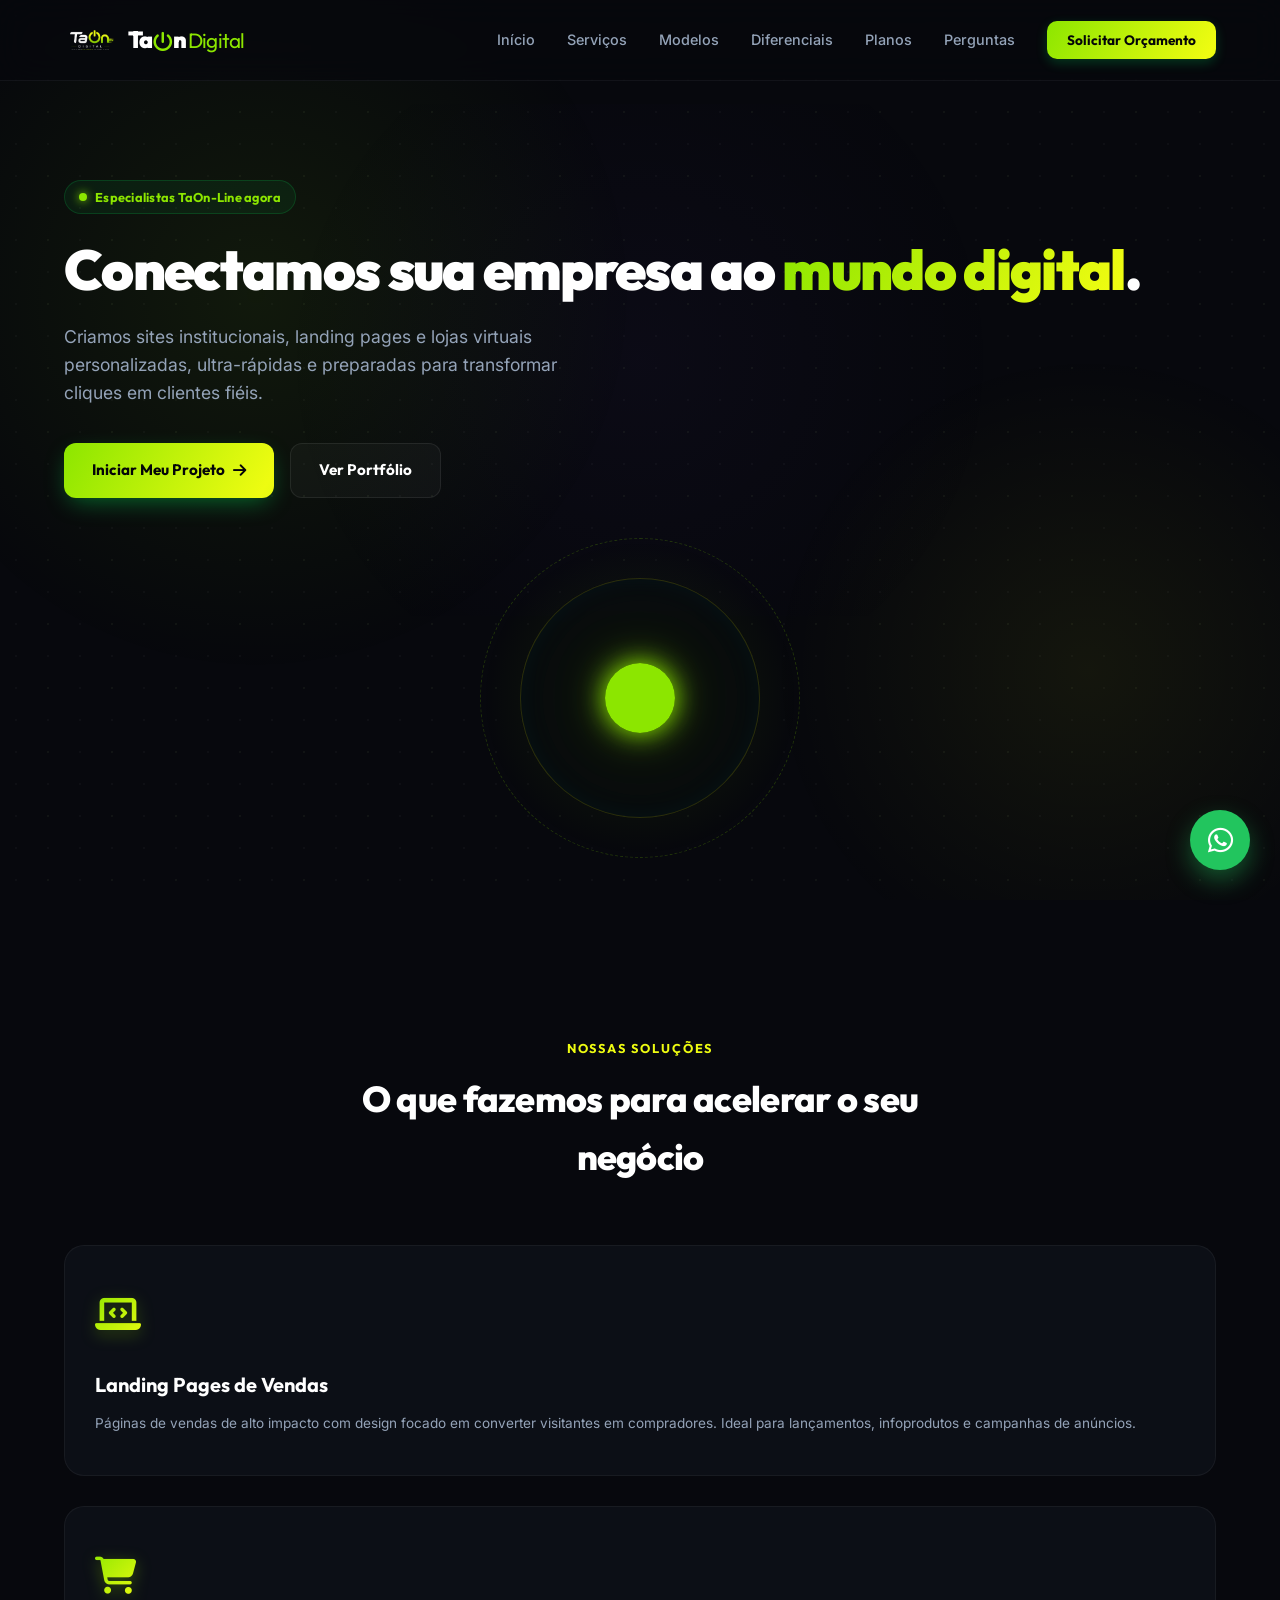
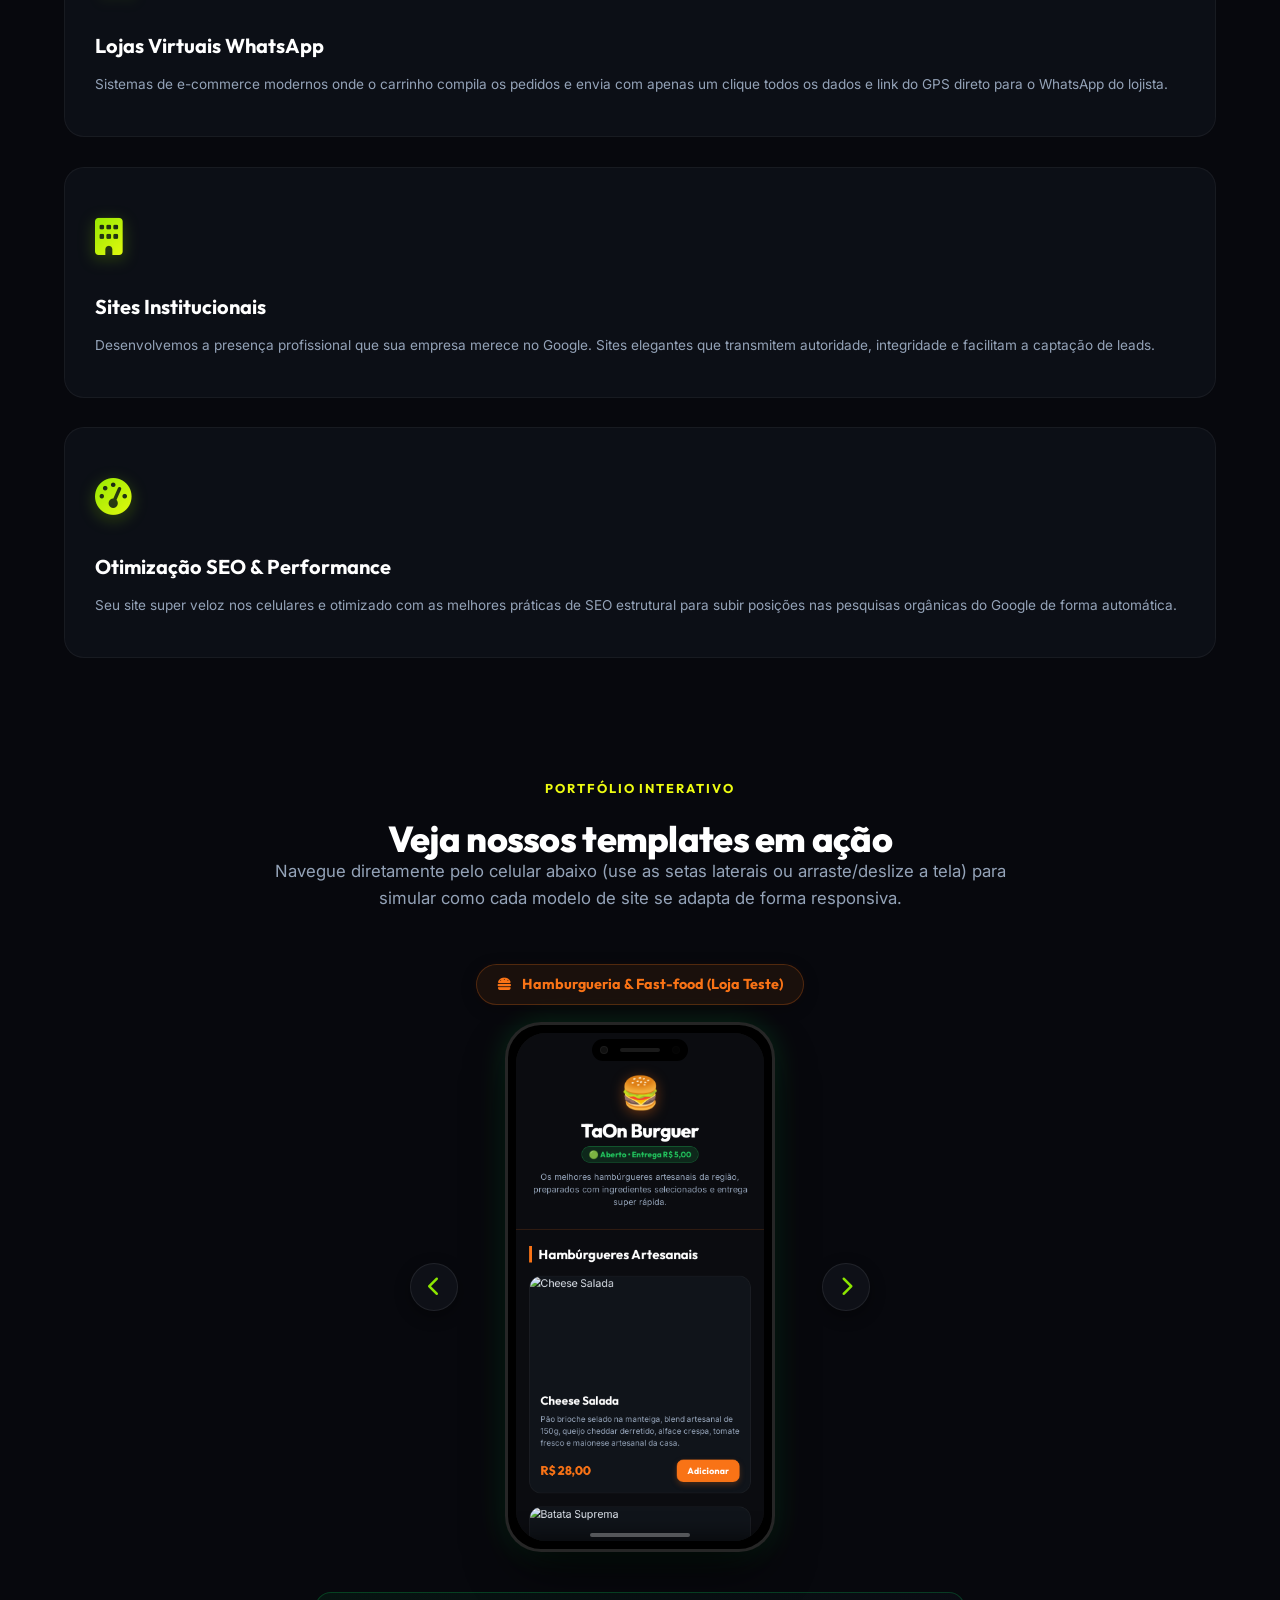
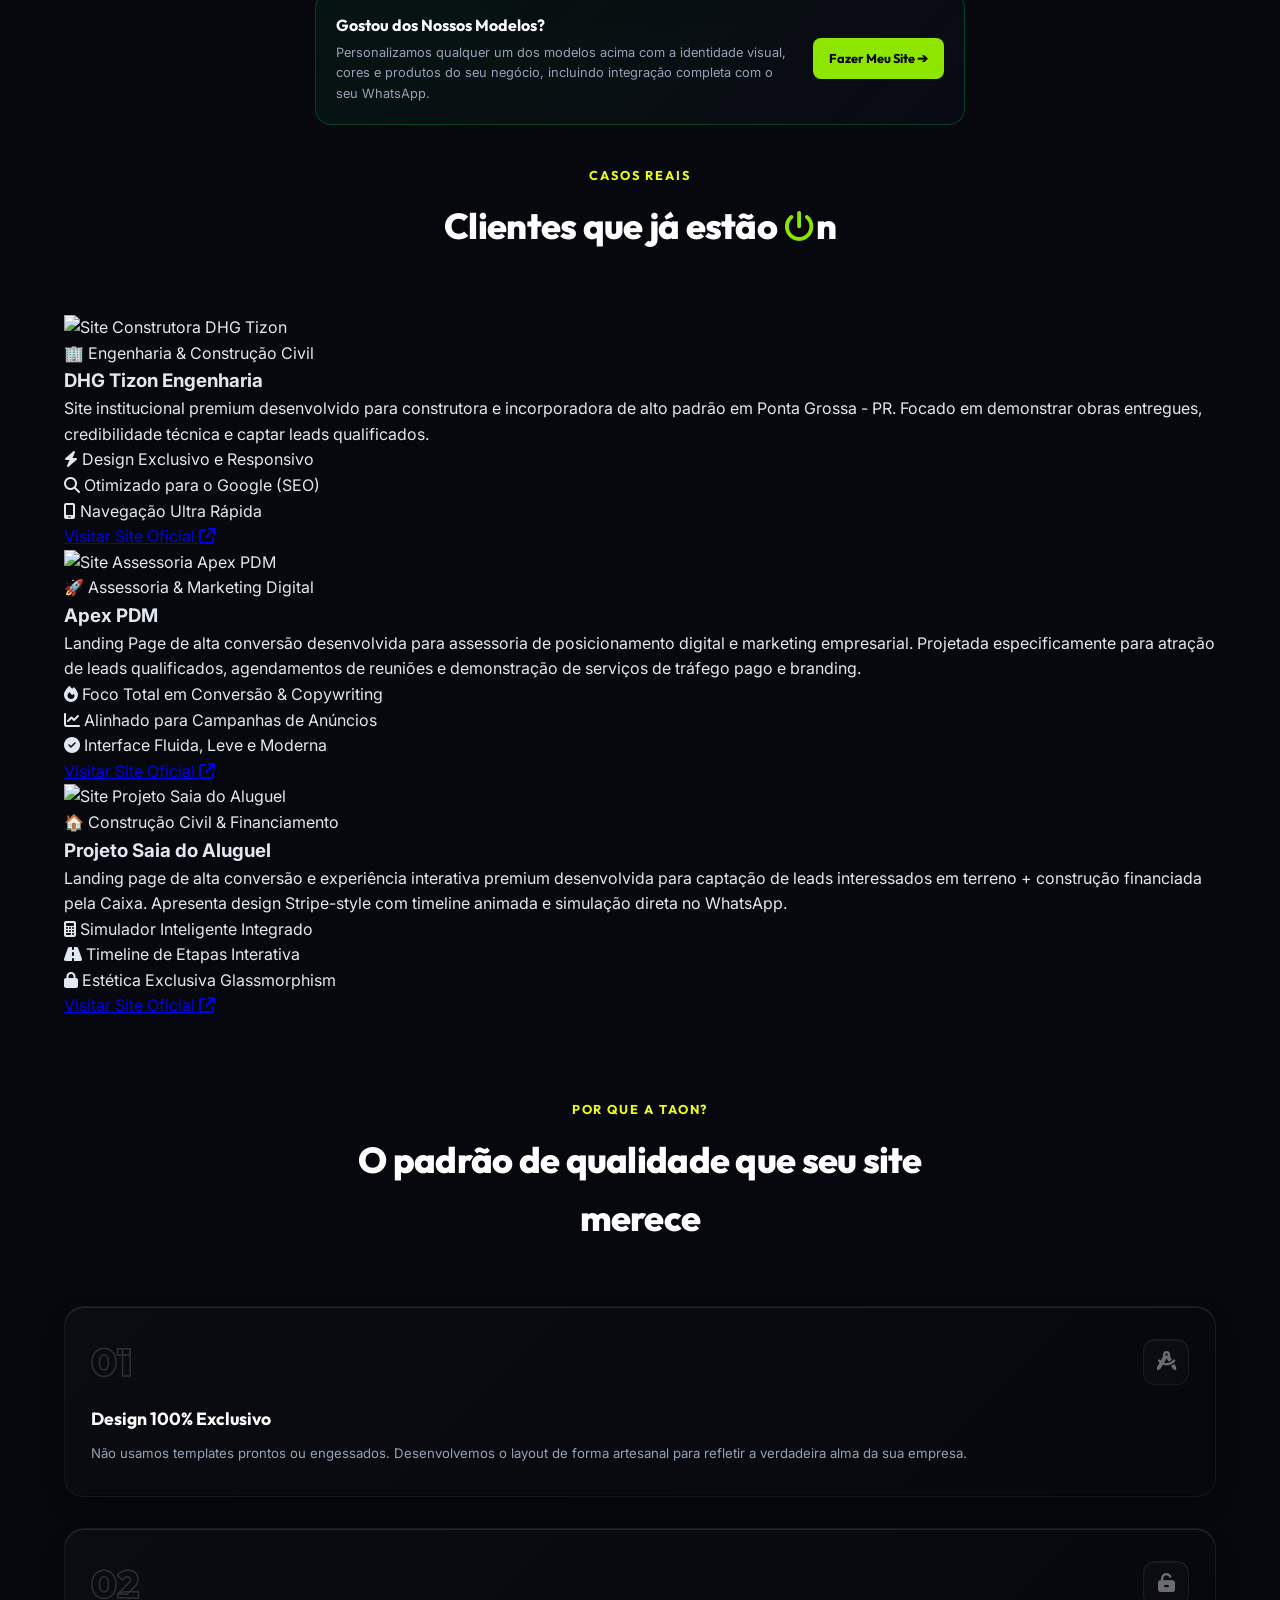
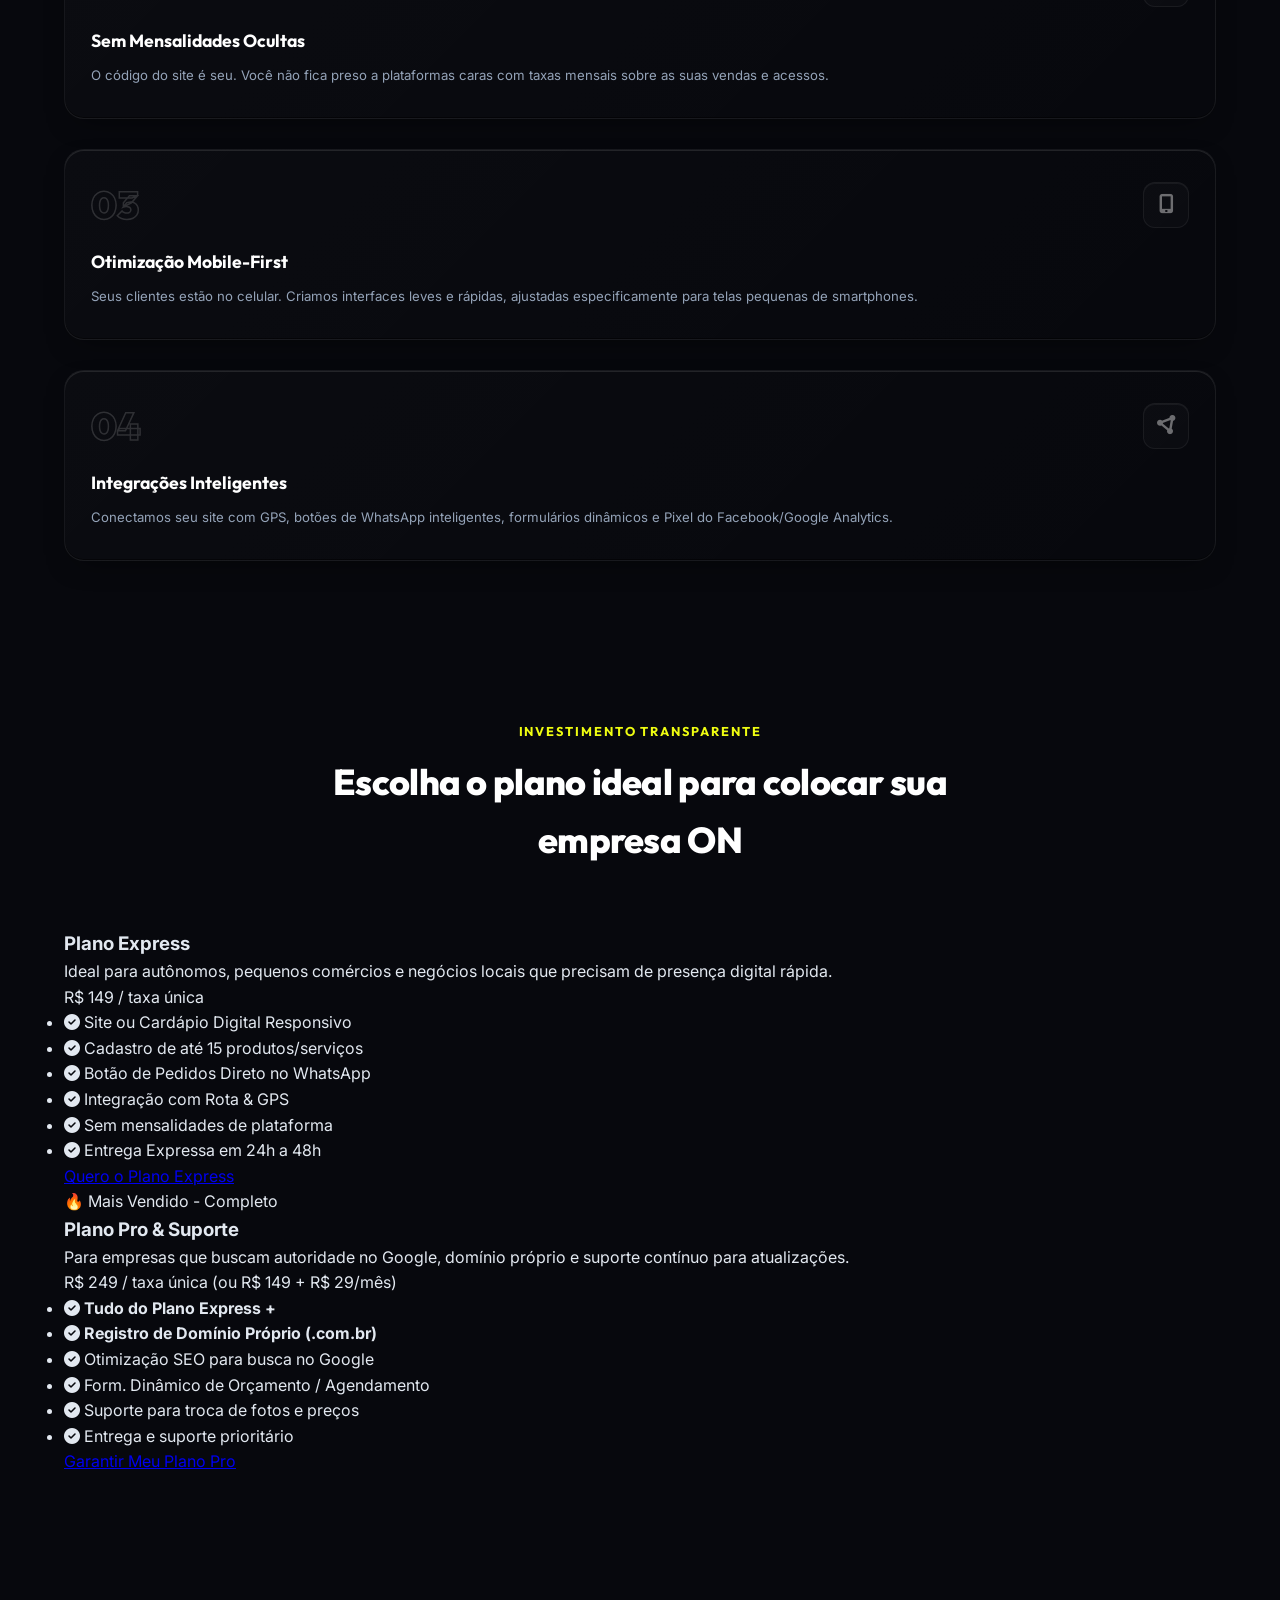
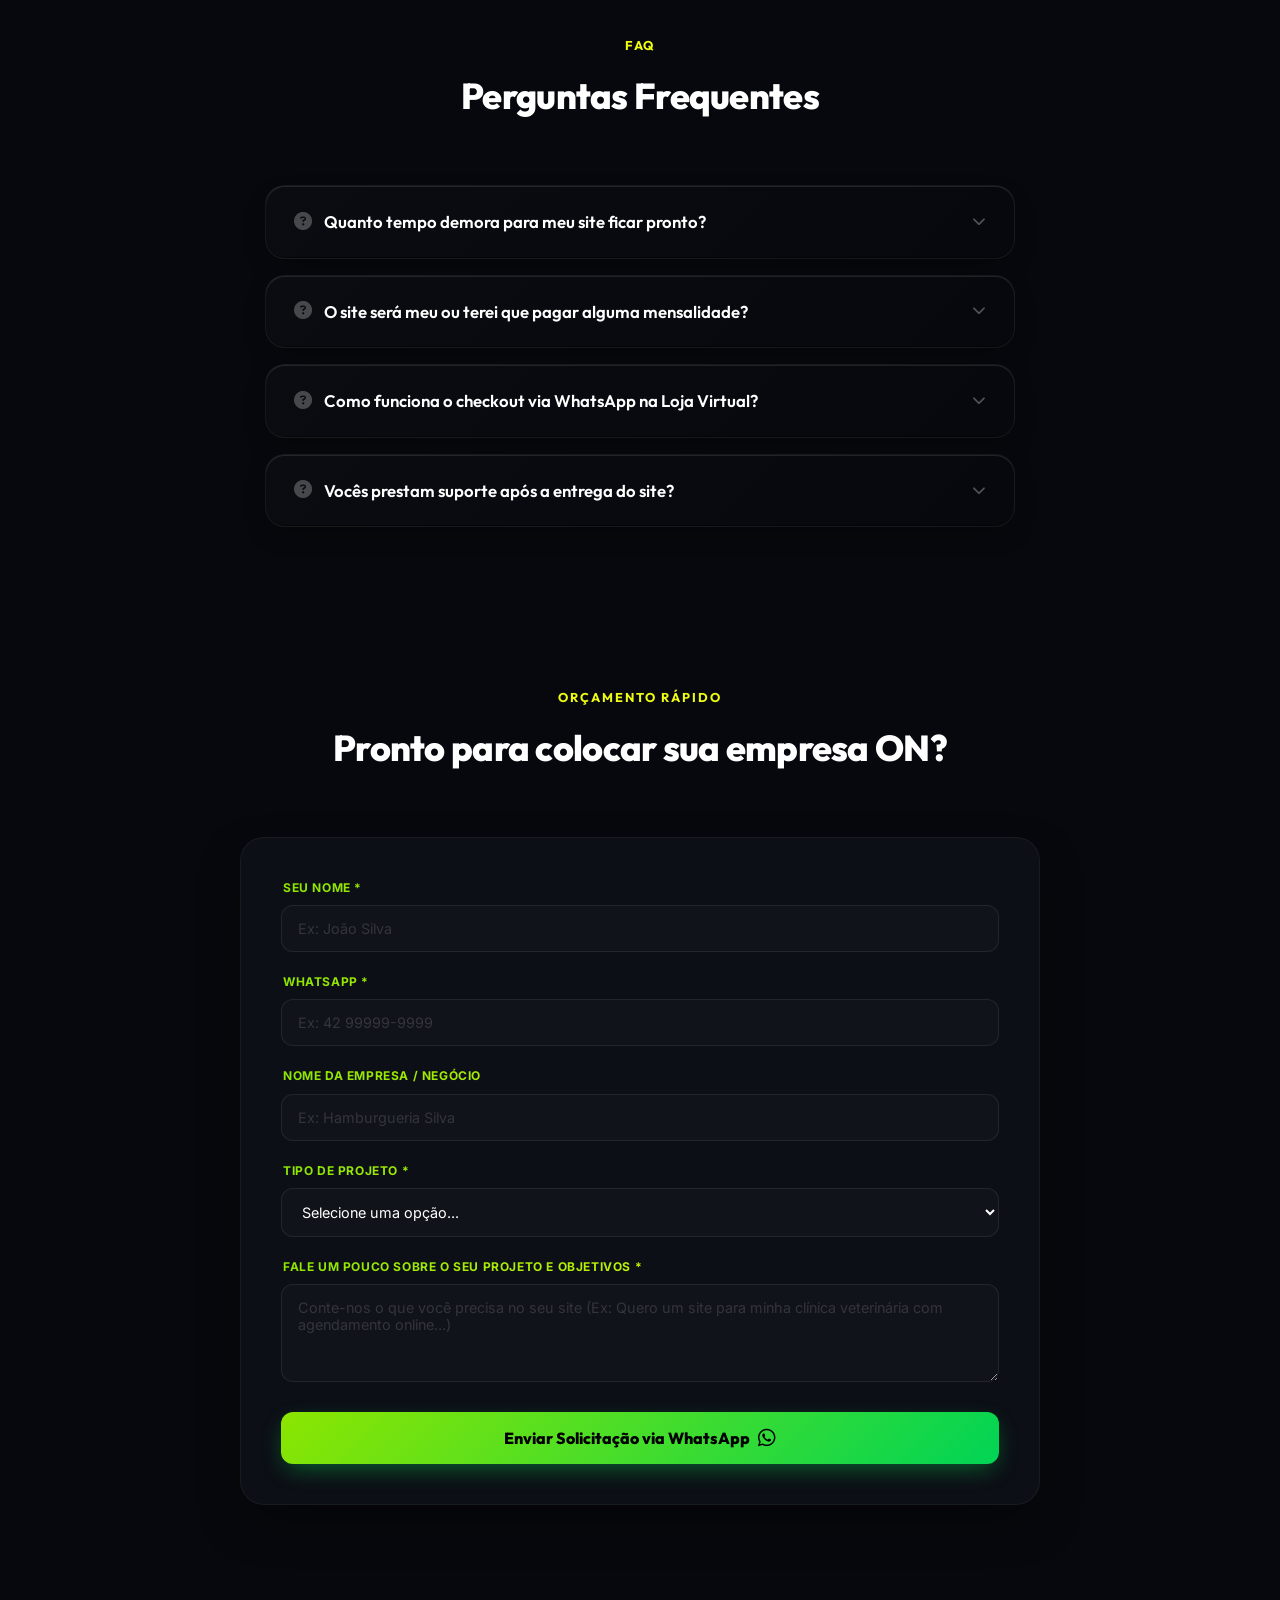
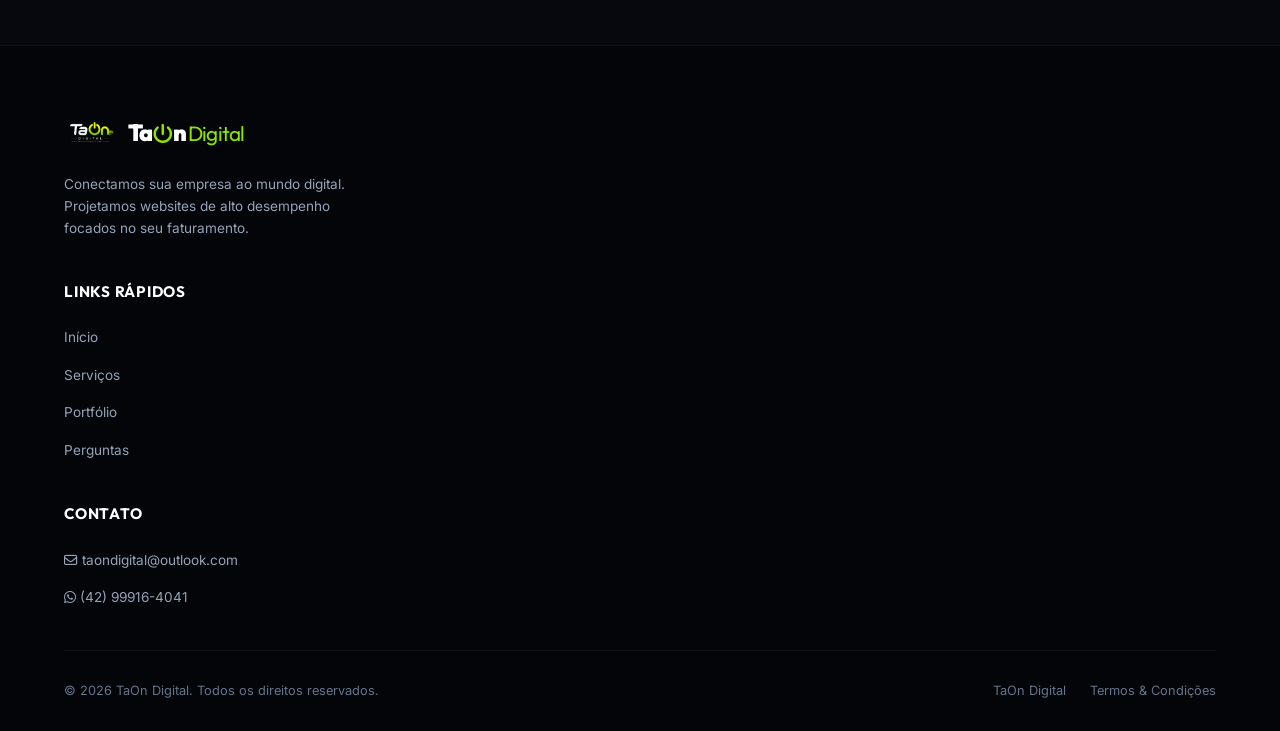
==== commit 1159f5f7: "Adicionar tabela de planos R e R" ====
--- a/index.html
+++ b/index.html
@@ -37,6 +37,7 @@
                 <li><a href="#servicos" class="nav-link">Serviços</a></li>
                 <li><a href="#portfolio" class="nav-link">Modelos</a></li>
                 <li><a href="#diferenciais" class="nav-link">Diferenciais</a></li>
+                <li><a href="#planos" class="nav-link">Planos</a></li>
                 <li><a href="#faq" class="nav-link">Perguntas</a></li>
                 <li><a href="#orcamento" class="nav-cta-btn">Solicitar Orçamento</a></li>
             </ul>
@@ -145,8 +146,8 @@
                 <!-- Coluna Esquerda: O Mockup do Celular (Agora do lado esquerdo!) -->
                 <div class="phone-mockup-wrapper reveal left">
                     <!-- Indicador de Categoria Ativa -->
-                    <div class="phone-category-indicator">
-                        <span class="active-category-name"><i class="fa-solid fa-bag-shopping"></i> Boutique & Moda</span>
+                    <div class="phone-category-indicator orange-theme">
+                        <span class="active-category-name"><i class="fa-solid fa-burger"></i> Hamburgueria & Fast-food (Loja Teste)</span>
                     </div>
 
                     <!-- Setas de Navegação (Apenas no Mobile) -->
@@ -165,17 +166,17 @@
                         
                         <div class="phone-screen">
                             <div class="phone-content-slider">
-                                <!-- Slide Moda -->
-                                <div class="phone-slide active" id="slide-moda">
-                                    <iframe src="demo-moda.html" class="portfolio-iframe" title="Template Moda & Boutique"></iframe>
-                                </div>
                                 <!-- Slide Lanchonete -->
-                                <div class="phone-slide" id="slide-lanchonete" style="position: absolute; inset: 0;">
+                                <div class="phone-slide active" id="slide-lanchonete" style="position: absolute; inset: 0;">
                                     <iframe src="loja-demo/index.html" class="portfolio-iframe" title="Template Hamburgueria"></iframe>
                                 </div>
                                 <!-- Slide Restaurante -->
                                 <div class="phone-slide" id="slide-restaurante">
                                     <iframe src="demo-restaurante.html" class="portfolio-iframe" title="Template Restaurante"></iframe>
+                                </div>
+                                <!-- Slide Moda -->
+                                <div class="phone-slide" id="slide-moda">
+                                    <iframe src="demo-moda.html" class="portfolio-iframe" title="Template Moda & Boutique"></iframe>
                                 </div>
                                 <!-- Slide Petshop -->
                                 <div class="phone-slide" id="slide-petshop">
@@ -197,17 +198,17 @@
                 <!-- Coluna Direita: As Abas de Categorias (Agora do lado direito!) -->
                 <div class="portfolio-info reveal right">
                     <div class="tabs-container">
-                        <button class="tab-btn active" data-target="moda">
-                            <span>Boutique & Moda</span>
-                            <span class="tab-icon"><i class="fa-solid fa-bag-shopping"></i></span>
-                        </button>
-                        <button class="tab-btn" data-target="lanchonete">
-                            <span>Hamburgueria & Fast-food</span>
+                        <button class="tab-btn active" data-target="lanchonete">
+                            <span>Hamburgueria & Fast-food (Demonstração Realista)</span>
                             <span class="tab-icon"><i class="fa-solid fa-burger"></i></span>
                         </button>
                         <button class="tab-btn" data-target="restaurante">
                             <span>Restaurante & Bistrô</span>
                             <span class="tab-icon"><i class="fa-solid fa-utensils"></i></span>
+                        </button>
+                        <button class="tab-btn" data-target="moda">
+                            <span>Boutique & Moda</span>
+                            <span class="tab-icon"><i class="fa-solid fa-bag-shopping"></i></span>
                         </button>
                         <button class="tab-btn" data-target="petshop">
                             <span>Petshop & Veterinária</span>
@@ -233,6 +234,122 @@
     </section>
 
     <!-- ==========================================
+       SEÇÃO PROVAS SOCIAIS / CASOS REAIS
+       ========================================== -->
+    <section class="real-cases-section" id="cases">
+        <div class="container">
+            <div class="section-header reveal">
+                <span class="section-tag">Casos Reais</span>
+                <h2 class="section-title">Clientes que já estão <i class="fa-solid fa-power-off" style="color: var(--color-primary); margin: 0 1px; font-size: 0.85em; vertical-align: 0.04em;"></i>n</h2>
+            </div>
+            
+            <div class="case-card-container reveal">
+                <!-- Caso 1: DHG Tizon -->
+                <div class="case-card">
+                    <div class="case-image-side">
+                        <img src="dhg_tizon_mockup.png" alt="Site Construtora DHG Tizon">
+                    </div>
+                    <div class="case-info-side">
+                        <span class="case-badge">🏢 Engenharia & Construção Civil</span>
+                        <h3>DHG Tizon Engenharia</h3>
+                        <p class="case-desc">Site institucional premium desenvolvido para construtora e incorporadora de alto padrão em Ponta Grossa - PR. Focado em demonstrar obras entregues, credibilidade técnica e captar leads qualificados.</p>
+                        
+                        <div class="case-highlights">
+                            <div class="highlight-item">
+                                <i class="fa-solid fa-bolt"></i>
+                                <span>Design Exclusivo e Responsivo</span>
+                            </div>
+                            <div class="highlight-item">
+                                <i class="fa-solid fa-magnifying-glass"></i>
+                                <span>Otimizado para o Google (SEO)</span>
+                            </div>
+                            <div class="highlight-item">
+                                <i class="fa-solid fa-mobile-screen"></i>
+                                <span>Navegação Ultra Rápida</span>
+                            </div>
+                        </div>
+
+                        <div class="case-actions">
+                            <a href="https://jptizon44.github.io/site-DHGTizon/" target="_blank" class="btn-visit-case">
+                                <span>Visitar Site Oficial</span>
+                                <i class="fa-solid fa-arrow-up-right-from-square"></i>
+                            </a>
+                        </div>
+                    </div>
+                </div>
+
+                <!-- Caso 2: Apex PDM -->
+                <div class="case-card">
+                    <div class="case-image-side">
+                        <img src="apex_pdm_mockup.png" alt="Site Assessoria Apex PDM">
+                    </div>
+                    <div class="case-info-side">
+                        <span class="case-badge">🚀 Assessoria & Marketing Digital</span>
+                        <h3>Apex PDM</h3>
+                        <p class="case-desc">Landing Page de alta conversão desenvolvida para assessoria de posicionamento digital e marketing empresarial. Projetada especificamente para atração de leads qualificados, agendamentos de reuniões e demonstração de serviços de tráfego pago e branding.</p>
+                        
+                        <div class="case-highlights">
+                            <div class="highlight-item">
+                                <i class="fa-solid fa-fire"></i>
+                                <span>Foco Total em Conversão & Copywriting</span>
+                            </div>
+                            <div class="highlight-item">
+                                <i class="fa-solid fa-chart-line"></i>
+                                <span>Alinhado para Campanhas de Anúncios</span>
+                            </div>
+                            <div class="highlight-item">
+                                <i class="fa-solid fa-circle-check"></i>
+                                <span>Interface Fluida, Leve e Moderna</span>
+                            </div>
+                        </div>
+
+                        <div class="case-actions">
+                            <a href="https://apexpdm.vercel.app/" target="_blank" class="btn-visit-case">
+                                <span>Visitar Site Oficial</span>
+                                <i class="fa-solid fa-arrow-up-right-from-square"></i>
+                            </a>
+                        </div>
+                    </div>
+                </div>
+
+                <!-- Caso 3: Projeto Saia do Aluguel -->
+                <div class="case-card">
+                    <div class="case-image-side">
+                        <img src="saia_do_aluguel_mockup.png" alt="Site Projeto Saia do Aluguel">
+                    </div>
+                    <div class="case-info-side">
+                        <span class="case-badge">🏠 Construção Civil & Financiamento</span>
+                        <h3>Projeto Saia do Aluguel</h3>
+                        <p class="case-desc">Landing page de alta conversão e experiência interativa premium desenvolvida para captação de leads interessados em terreno + construção financiada pela Caixa. Apresenta design Stripe-style com timeline animada e simulação direta no WhatsApp.</p>
+                        
+                        <div class="case-highlights">
+                            <div class="highlight-item">
+                                <i class="fa-solid fa-calculator"></i>
+                                <span>Simulador Inteligente Integrado</span>
+                            </div>
+                            <div class="highlight-item">
+                                <i class="fa-solid fa-road"></i>
+                                <span>Timeline de Etapas Interativa</span>
+                            </div>
+                            <div class="highlight-item">
+                                <i class="fa-solid fa-lock"></i>
+                                <span>Estética Exclusiva Glassmorphism</span>
+                            </div>
+                        </div>
+
+                        <div class="case-actions">
+                            <a href="https://projetosaiadoaluguel.vercel.app/" target="_blank" class="btn-visit-case">
+                                <span>Visitar Site Oficial</span>
+                                <i class="fa-solid fa-arrow-up-right-from-square"></i>
+                            </a>
+                        </div>
+                    </div>
+                </div>
+            </div>
+        </div>
+    </section>
+
+    <!-- ==========================================
        SEÇÃO DIFERENCIAIS
        ========================================== -->
     <section class="section" id="diferenciais">
@@ -289,6 +406,65 @@
                     </div>
                     <h4>Integrações Inteligentes</h4>
                     <p>Conectamos seu site com GPS, botões de WhatsApp inteligentes, formulários dinâmicos e Pixel do Facebook/Google Analytics.</p>
+                </div>
+            </div>
+        </div>
+    </section>
+
+    <!-- ==========================================
+       SEÇÃO PLANOS & INVESTIMENTO
+       ========================================== -->
+    <section class="section" id="planos">
+        <div class="container">
+            <div class="section-header reveal">
+                <span class="section-tag">Investimento Transparente</span>
+                <h2 class="section-title">Escolha o plano ideal para colocar sua empresa ON</h2>
+            </div>
+            
+            <div class="pricing-grid">
+                <!-- Plano 1: Express -->
+                <div class="pricing-card reveal reveal-delay-1">
+                    <div class="pricing-header">
+                        <h3>Plano Express</h3>
+                        <p>Ideal para autônomos, pequenos comércios e negócios locais que precisam de presença digital rápida.</p>
+                    </div>
+                    <div class="pricing-price">
+                        <span class="currency">R$</span>
+                        <span class="amount">149</span>
+                        <span class="period">/ taxa única</span>
+                    </div>
+                    <ul class="pricing-features">
+                        <li><i class="fa-solid fa-circle-check"></i> Site ou Cardápio Digital Responsivo</li>
+                        <li><i class="fa-solid fa-circle-check"></i> Cadastro de até 15 produtos/serviços</li>
+                        <li><i class="fa-solid fa-circle-check"></i> Botão de Pedidos Direto no WhatsApp</li>
+                        <li><i class="fa-solid fa-circle-check"></i> Integração com Rota & GPS</li>
+                        <li><i class="fa-solid fa-circle-check"></i> Sem mensalidades de plataforma</li>
+                        <li><i class="fa-solid fa-circle-check"></i> Entrega Expressa em 24h a 48h</li>
+                    </ul>
+                    <a href="https://wa.me/5542999164041?text=Ol%C3%A1!%20Tenho%20interesse%20no%20Plano%20Express%20de%20R$%20149." target="_blank" class="btn-pricing">Quero o Plano Express</a>
+                </div>
+
+                <!-- Plano 2: Pro (Destaque) -->
+                <div class="pricing-card featured reveal reveal-delay-2">
+                    <div class="pricing-badge">🔥 Mais Vendido - Completo</div>
+                    <div class="pricing-header">
+                        <h3>Plano Pro & Suporte</h3>
+                        <p>Para empresas que buscam autoridade no Google, domínio próprio e suporte contínuo para atualizações.</p>
+                    </div>
+                    <div class="pricing-price">
+                        <span class="currency">R$</span>
+                        <span class="amount">249</span>
+                        <span class="period">/ taxa única (ou R$ 149 + R$ 29/mês)</span>
+                    </div>
+                    <ul class="pricing-features">
+                        <li><i class="fa-solid fa-circle-check"></i> <strong>Tudo do Plano Express +</strong></li>
+                        <li><i class="fa-solid fa-circle-check"></i> <strong>Registro de Domínio Próprio (.com.br)</strong></li>
+                        <li><i class="fa-solid fa-circle-check"></i> Otimização SEO para busca no Google</li>
+                        <li><i class="fa-solid fa-circle-check"></i> Form. Dinâmico de Orçamento / Agendamento</li>
+                        <li><i class="fa-solid fa-circle-check"></i> Suporte para troca de fotos e preços</li>
+                        <li><i class="fa-solid fa-circle-check"></i> Entrega e suporte prioritário</li>
+                    </ul>
+                    <a href="https://wa.me/5542999164041?text=Ol%C3%A1!%20Tenho%20interesse%20no%20Plano%20Pro%20de%20R$%20249." target="_blank" class="btn-pricing">Garantir Meu Plano Pro</a>
                 </div>
             </div>
         </div>
@@ -318,7 +494,7 @@
                     </button>
                     <div class="faq-body">
                         <div class="faq-answer-content">
-                            <p>O prazo médio para entrega de uma Landing Page de vendas é de 5 a 7 dias úteis. Sites institucionais maiores ou lojas virtuais completas costumam levar entre 10 e 15 dias úteis, contados a partir da entrega de todos os textos e imagens de conteúdo pelo cliente.</p>
+                            <p>Para sites institucionais e projetos mais completos, o prazo de entrega varia entre 5 e 7 dias úteis, podendo sofrer alterações conforme a complexidade do projeto e a quantidade de conteúdo fornecido.</p>
                         </div>
                     </div>
                 </div>
@@ -336,7 +512,10 @@
                     </button>
                     <div class="faq-body">
                         <div class="faq-answer-content">
-                            <p>O site é 100% de sua propriedade. Uma vez desenvolvido e entregue, não há taxas mensais de desenvolvimento ou uso de plataforma. Os únicos custos fixos são o registro do seu domínio (.com.br) e o servidor de hospedagem, pagos anualmente.</p>
+                            <p>O site é 100% de propriedade do cliente após a entrega do projeto.</p>
+                            <p>Não há taxas mensais de uso de plataforma ou desenvolvimento. Após a conclusão, o cliente mantém apenas os custos de domínio (.com ou .com.br) e hospedagem, que são contratados e pagos diretamente aos provedores responsáveis.</p>
+                            <p>Para garantir o bom funcionamento, segurança e atualização contínua do site, há uma cobrança referente ao serviço de suporte e manutenção, responsável por ajustes técnicos, monitoramento e updates necessários para a estabilidade da aplicação.</p>
+                            <p>Os custos de domínio e hospedagem são independentes e cobrados anualmente, conforme o provedor escolhido.</p>
                         </div>
                     </div>
                 </div>
@@ -372,7 +551,8 @@
                     </button>
                     <div class="faq-body">
                         <div class="faq-answer-content">
-                            <p>Sim! Fornecemos 30 dias de suporte técnico gratuito após o lançamento para eventuais correções ou ajustes básicos. Também entregamos um vídeo tutorial simples ensinando a alterar textos e imagens para que você tenha total autonomia de gerenciar seu site.</p>
+                            <p>Após o lançamento do site, oferecemos suporte técnico contínuo para eventuais correções, ajustes e melhorias necessárias para o bom funcionamento da plataforma.</p>
+                            <p>Esse suporte pode ser incluído no projeto mediante acordo com o cliente, com condições e valores definidos conforme a necessidade de manutenção e acompanhamento do site ao longo do tempo.</p>
                         </div>
                     </div>
                 </div>
@@ -576,7 +756,7 @@
             // PORTFOLIO TABS INTEGRADO COM MOCKUP DE CELULAR
             const tabBtns = document.querySelectorAll('.tab-btn');
             const phoneSlides = document.querySelectorAll('.phone-slide');
-            const categories = ['moda', 'lanchonete', 'restaurante', 'petshop', 'assistencia'];
+            const categories = ['lanchonete', 'restaurante', 'moda', 'petshop', 'assistencia'];
             
             tabBtns.forEach(btn => {
                 btn.addEventListener('click', (e) => {
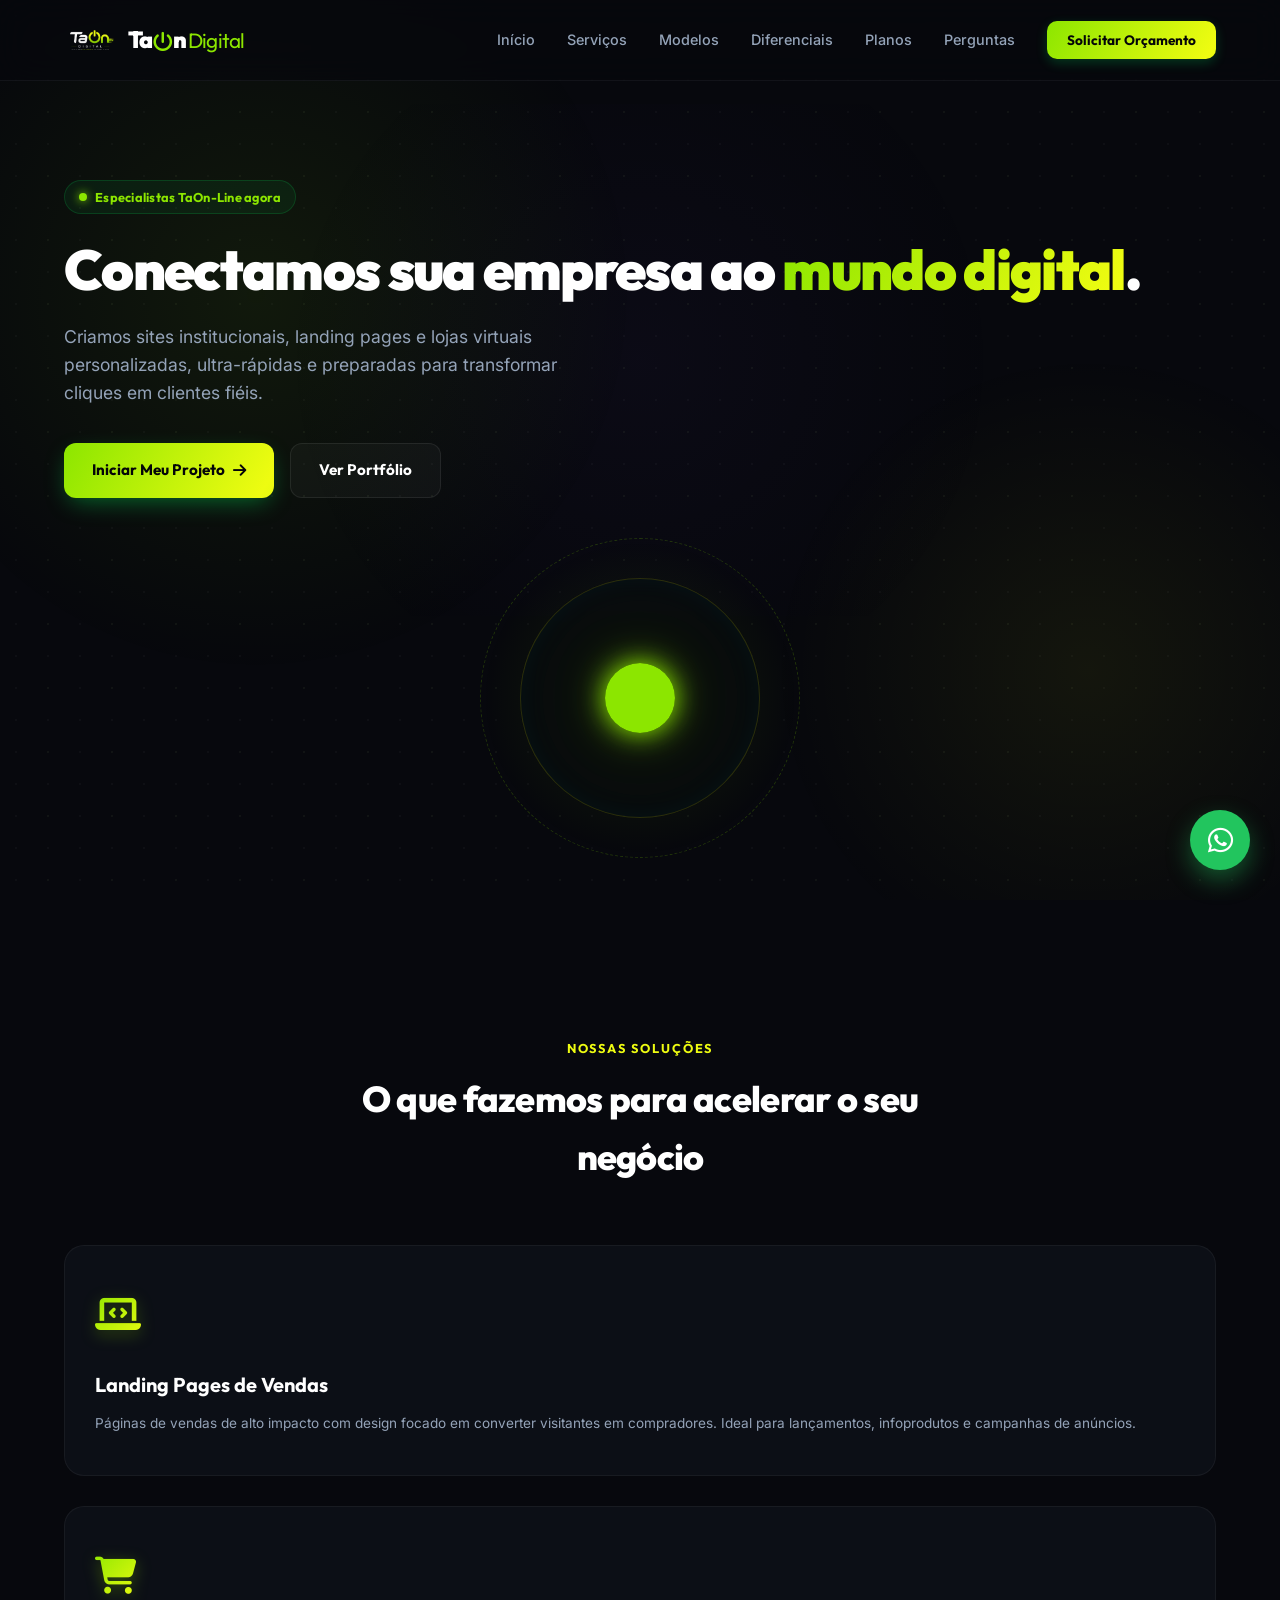
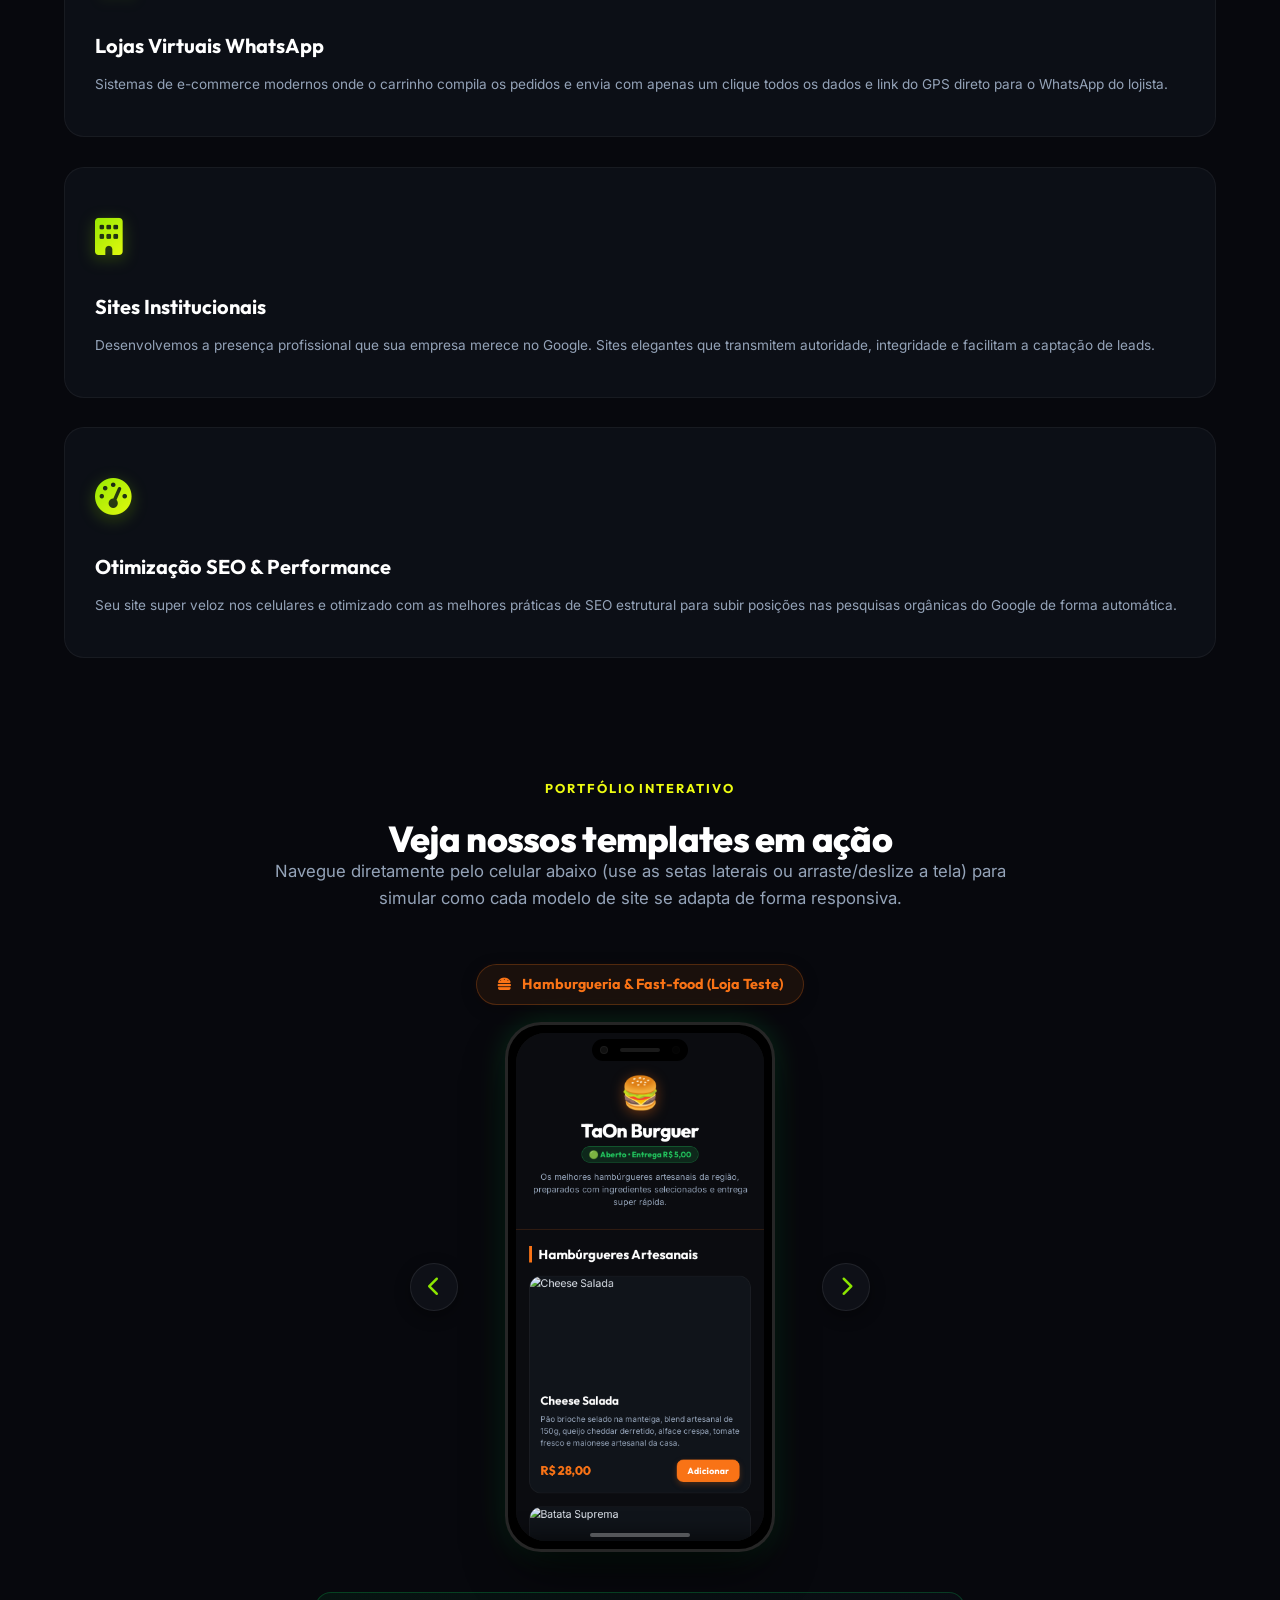
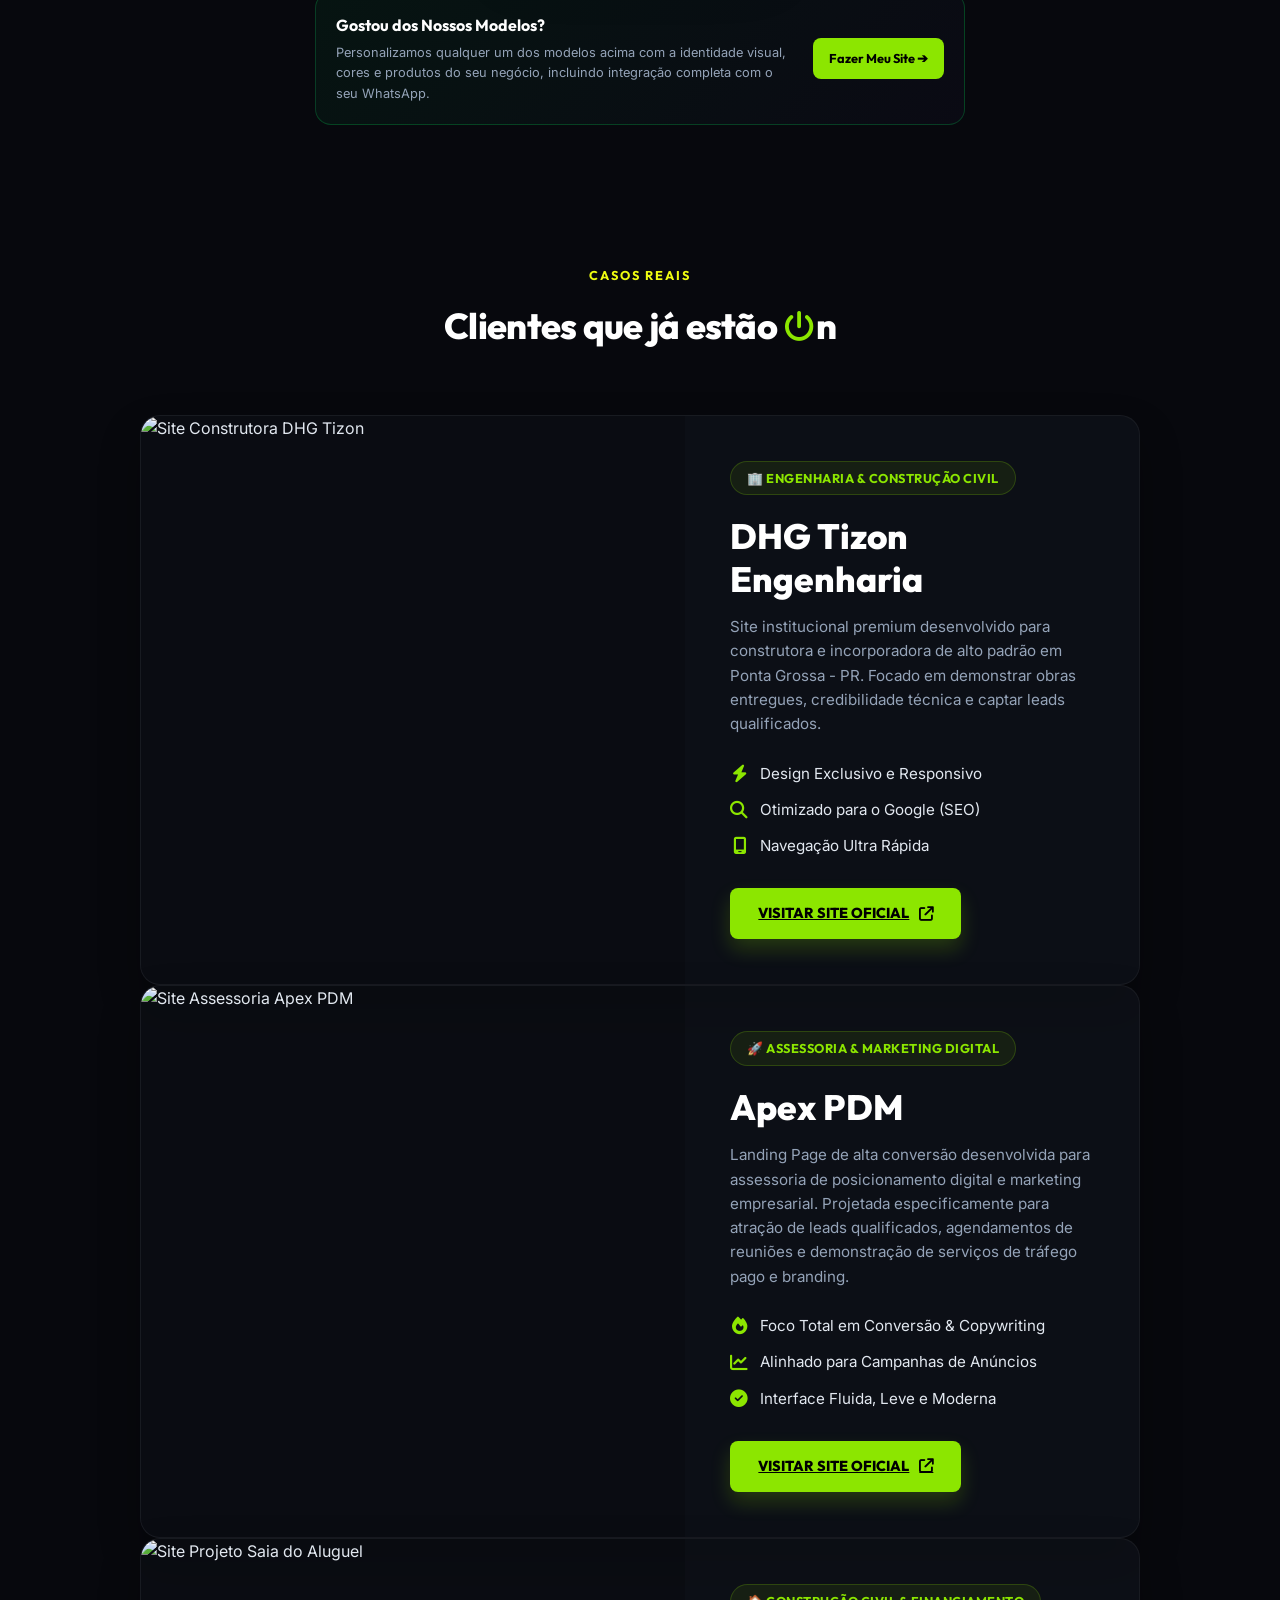
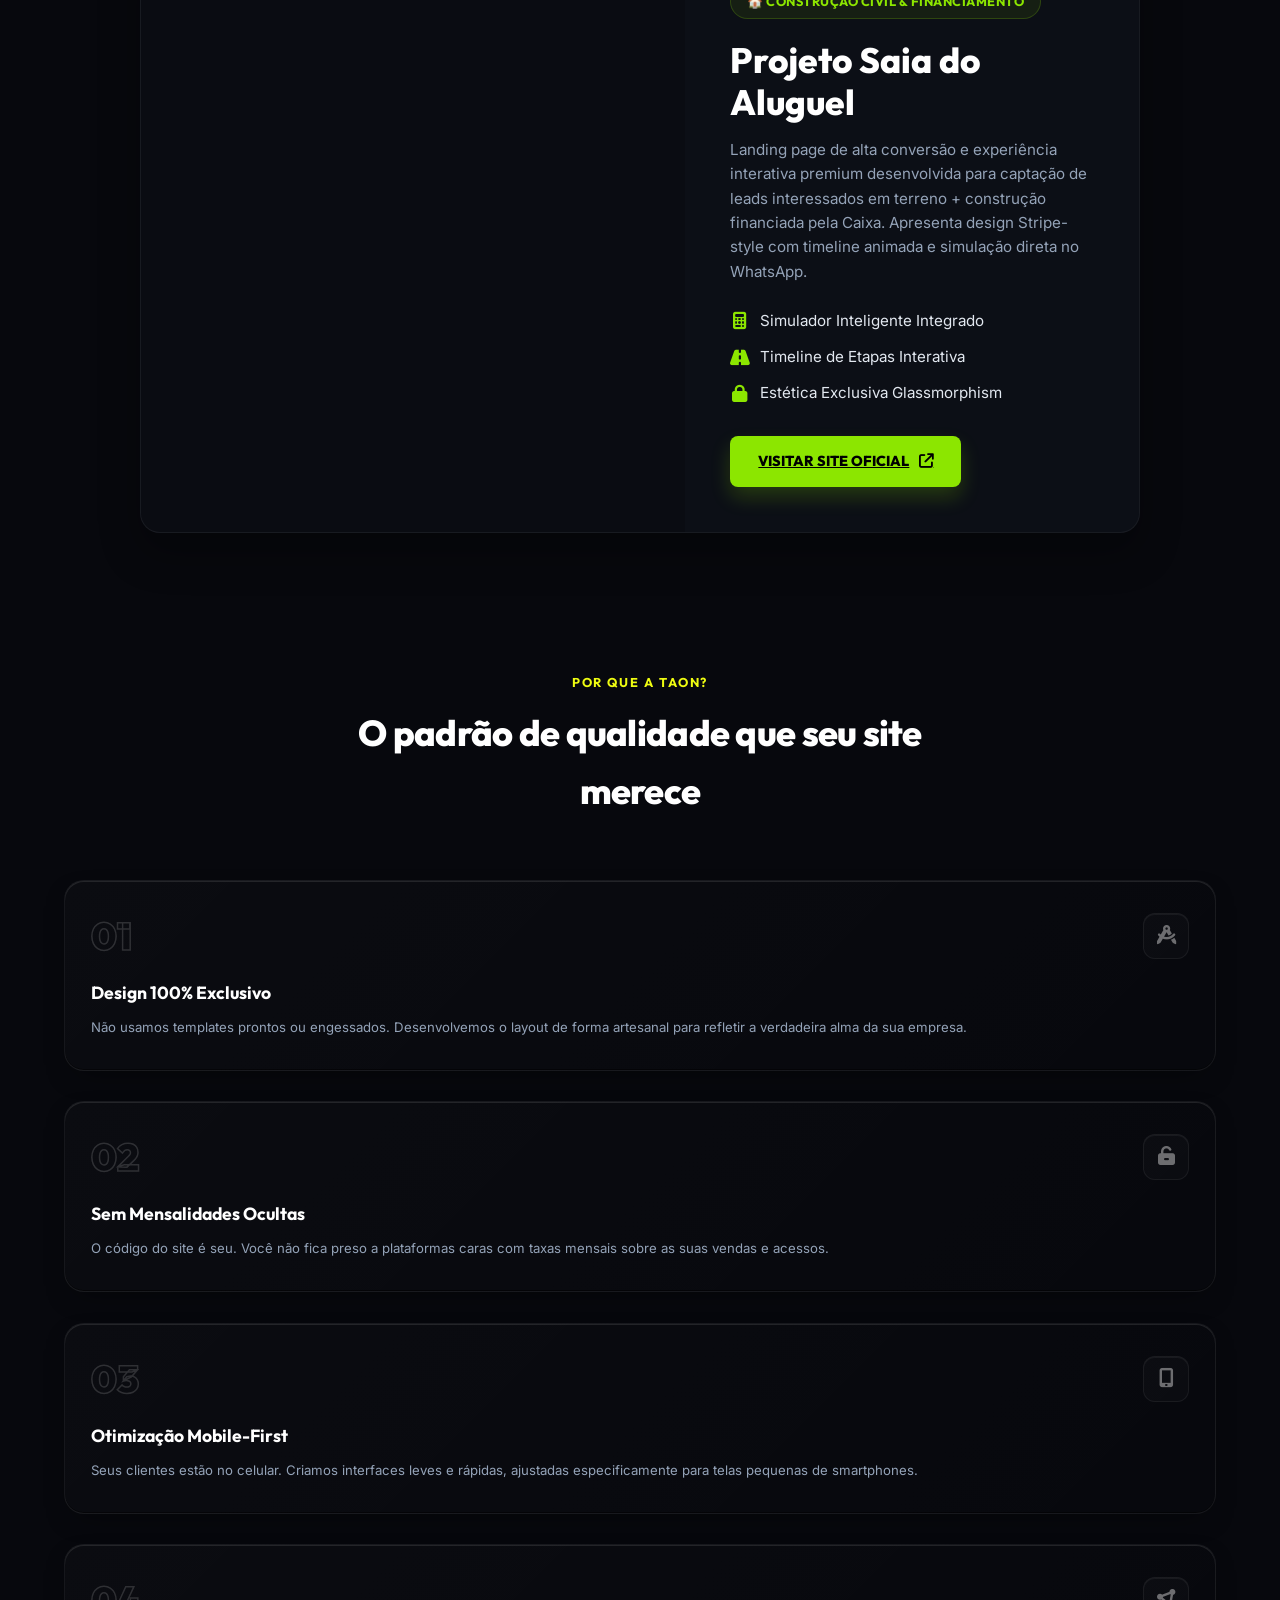
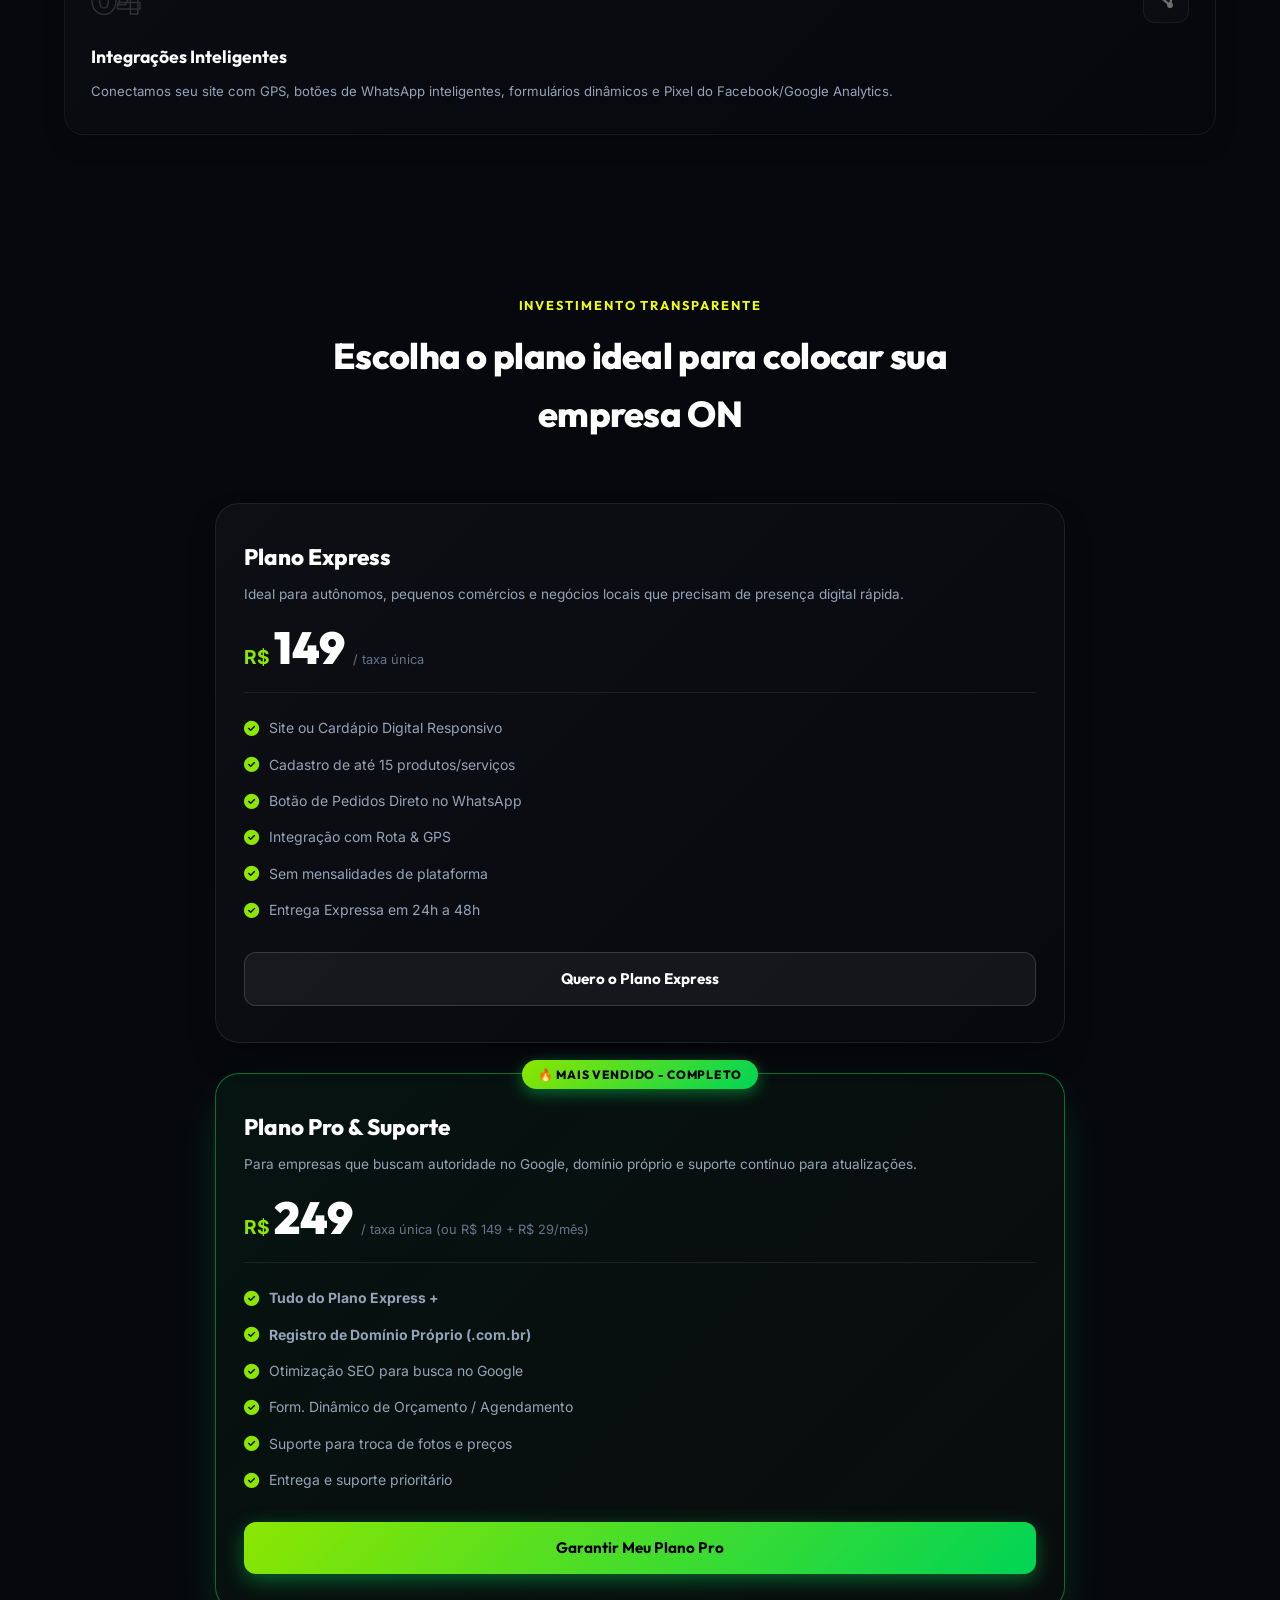
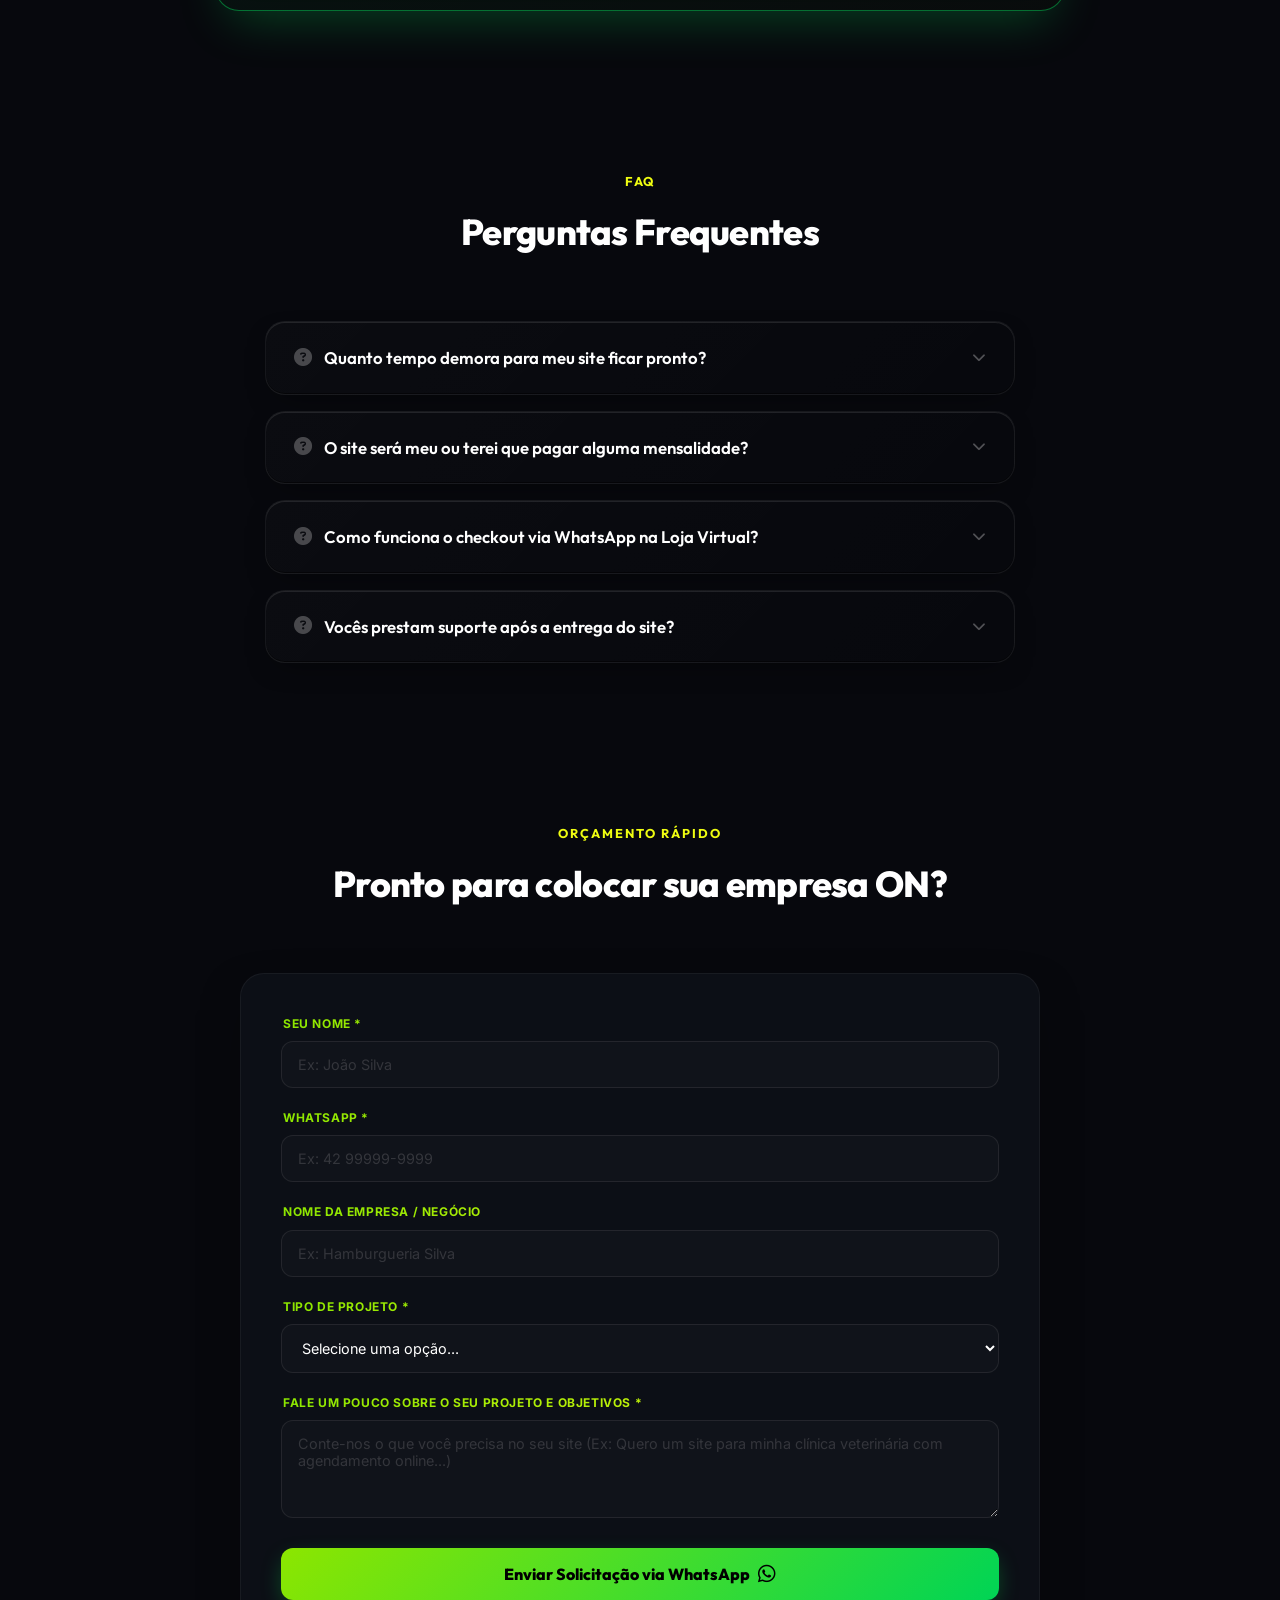
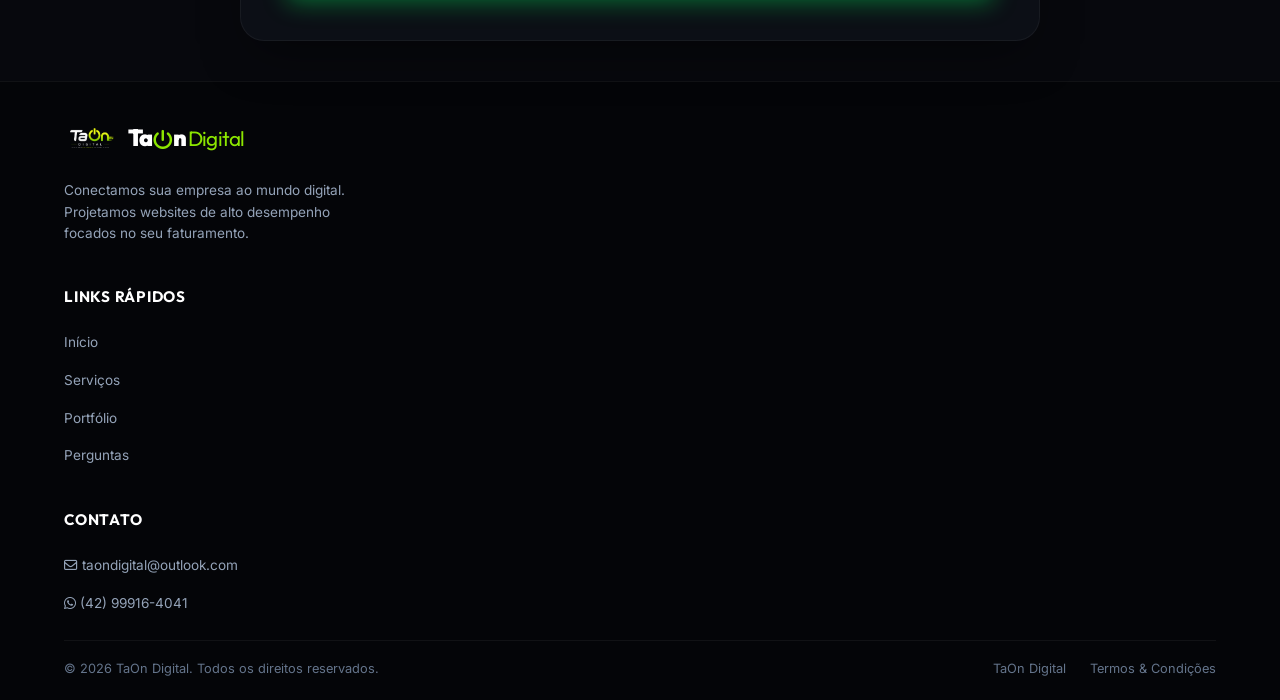
==== commit afd8b5b0: "Atualiza Open Graph e links do WhatsApp com preview de card no WhatsApp" ====
--- a/index.html
+++ b/index.html
@@ -5,6 +5,19 @@
     <meta name="viewport" content="width=device-width, initial-scale=1.0">
     <title>TaOn Digital - Criação de Sites Profissionais e Lojas Virtuais</title>
     <meta name="description" content="Conectamos sua empresa ao mundo digital. Criamos Landing Pages, Lojas Virtuais e Sites Institucionais de alto nível e com conversão acelerada.">
+    
+    <!-- Open Graph / WhatsApp Social Preview -->
+    <meta property="og:type" content="website">
+    <meta property="og:url" content="https://taondigital.vercel.app/">
+    <meta property="og:title" content="TaOn Digital - Sites Profissionais & Lojas Virtuais">
+    <meta property="og:description" content="Criamos o site ou catálogo digital da sua empresa com integração completa no WhatsApp a partir de R$ 149.">
+    <meta property="og:image" content="https://taondigital.vercel.app/logo.png">
+
+    <!-- Twitter Card -->
+    <meta name="twitter:card" content="summary_large_image">
+    <meta name="twitter:title" content="TaOn Digital - Sites Profissionais">
+    <meta name="twitter:description" content="Criamos o site ou catálogo digital da sua empresa com integração completa no WhatsApp a partir de R$ 149.">
+    <meta name="twitter:image" content="https://taondigital.vercel.app/logo.png">
     
     <!-- CSS Link -->
     <link rel="stylesheet" href="style.css?v=12">
@@ -441,7 +454,7 @@
                         <li><i class="fa-solid fa-circle-check"></i> Sem mensalidades de plataforma</li>
                         <li><i class="fa-solid fa-circle-check"></i> Entrega Expressa em 24h a 48h</li>
                     </ul>
-                    <a href="https://wa.me/5542999164041?text=Ol%C3%A1!%20Tenho%20interesse%20no%20Plano%20Express%20de%20R$%20149." target="_blank" class="btn-pricing">Quero o Plano Express</a>
+                    <a href="https://wa.me/5542999164041?text=Ol%C3%A1!%20%F0%9F%9A%80%20Tenho%20interesse%20no%20*Plano%20Express%20(R$%20149)*.%20Gostaria%20de%20iniciar%20meu%20projeto!%20https://taondigital.vercel.app/%23planos" target="_blank" class="btn-pricing">Quero o Plano Express</a>
                 </div>
 
                 <!-- Plano 2: Pro (Destaque) -->
@@ -464,7 +477,7 @@
                         <li><i class="fa-solid fa-circle-check"></i> Suporte para troca de fotos e preços</li>
                         <li><i class="fa-solid fa-circle-check"></i> Entrega e suporte prioritário</li>
                     </ul>
-                    <a href="https://wa.me/5542999164041?text=Ol%C3%A1!%20Tenho%20interesse%20no%20Plano%20Pro%20de%20R$%20249." target="_blank" class="btn-pricing">Garantir Meu Plano Pro</a>
+                    <a href="https://wa.me/5542999164041?text=Ol%C3%A1!%20%F0%9F%94%A5%20Tenho%20interesse%20no%20*Plano%20Pro%20%26%20Suporte%20(R$%20249)*.%20Gostaria%20de%20garantir%20meu%20dom%C3%ADnio%20.com.br!%20https://taondigital.vercel.app/%23planos" target="_blank" class="btn-pricing">Garantir Meu Plano Pro</a>
                 </div>
             </div>
         </div>
--- a/style.css
+++ b/style.css
@@ -859,6 +859,151 @@
     display: block;
     user-select: none;
     -webkit-user-drag: none;
+}
+
+/* ==========================================
+   PROVAS SOCIAIS / CASOS REAIS
+   ========================================== */
+.real-cases-section {
+    padding: 100px 0 60px 0;
+    position: relative;
+    z-index: 10;
+}
+
+.case-card-container {
+    max-width: 1000px;
+    margin: 40px auto 0 auto;
+    width: 100%;
+}
+
+.case-card {
+    background: var(--color-card-bg);
+    border: 1px solid var(--color-card-border);
+    backdrop-filter: blur(10px);
+    -webkit-backdrop-filter: blur(10px);
+    border-radius: 20px;
+    display: grid;
+    grid-template-columns: 1.2fr 1fr;
+    overflow: hidden;
+    box-shadow: 0 20px 40px rgba(0, 0, 0, 0.3);
+    transition: var(--transition-smooth);
+}
+
+.case-card:hover {
+    border-color: rgba(140, 230, 0, 0.3);
+    box-shadow: 0 25px 50px rgba(140, 230, 0, 0.1);
+    transform: translateY(-5px);
+}
+
+.case-image-side {
+    position: relative;
+    overflow: hidden;
+    display: flex;
+    align-items: center;
+    background: rgba(0, 0, 0, 0.2);
+}
+
+.case-image-side img {
+    width: 100%;
+    height: 100%;
+    object-fit: cover;
+    transition: transform 0.5s ease;
+}
+
+.case-card:hover .case-image-side img {
+    transform: scale(1.03);
+}
+
+.case-info-side {
+    padding: 45px;
+    display: flex;
+    flex-direction: column;
+    justify-content: center;
+}
+
+.case-badge {
+    background: rgba(140, 230, 0, 0.08);
+    border: 1px solid rgba(140, 230, 0, 0.2);
+    color: var(--color-primary);
+    padding: 6px 16px;
+    border-radius: 30px;
+    font-size: 0.8rem;
+    font-weight: 700;
+    font-family: var(--font-heading);
+    letter-spacing: 0.5px;
+    text-transform: uppercase;
+    align-self: flex-start;
+    margin-bottom: 20px;
+}
+
+.case-info-side h3 {
+    font-family: var(--font-heading);
+    font-size: 2.2rem;
+    margin-bottom: 15px;
+    line-height: 1.2;
+    color: var(--color-text-white);
+    font-weight: 800;
+}
+
+.case-desc {
+    color: var(--color-text-body);
+    font-size: 0.95rem;
+    line-height: 1.6;
+    margin-bottom: 25px;
+}
+
+.case-highlights {
+    display: flex;
+    flex-direction: column;
+    gap: 12px;
+    margin-bottom: 30px;
+}
+
+.highlight-item {
+    display: flex;
+    align-items: center;
+    gap: 12px;
+    font-size: 0.95rem;
+    color: var(--color-text-light);
+}
+
+.highlight-item i {
+    color: var(--color-primary);
+    font-size: 1.1rem;
+    width: 18px;
+    text-align: center;
+}
+
+.btn-visit-case {
+    background: var(--color-primary);
+    color: #000;
+    padding: 14px 28px;
+    border-radius: 8px;
+    font-size: 0.9rem;
+    font-weight: 800;
+    font-family: var(--font-heading);
+    text-transform: uppercase;
+    display: inline-flex;
+    align-items: center;
+    gap: 10px;
+    transition: var(--transition-smooth);
+    box-shadow: 0 10px 20px rgba(140, 230, 0, 0.2);
+    align-self: flex-start;
+}
+
+.btn-visit-case:hover {
+    transform: translateY(-2px);
+    box-shadow: 0 15px 30px rgba(140, 230, 0, 0.4);
+    background: var(--color-secondary);
+}
+
+@media (max-width: 992px) {
+    .case-card {
+        grid-template-columns: 1fr;
+    }
+    .case-image-side {
+        height: 280px;
+    }
 }
 
 /* ==========================================
@@ -1007,6 +1152,158 @@
 }
 
 /* ==========================================
+   SEÇÃO PLANOS & INVESTIMENTO
+   ========================================== */
+.pricing-grid {
+    display: grid;
+    grid-template-cols: repeat(auto-fit, minmax(280px, 1fr));
+    gap: 30px;
+    max-width: 850px;
+    margin: 0 auto;
+    width: 100%;
+}
+
+.pricing-card {
+    position: relative;
+    background: linear-gradient(135deg, rgba(255, 255, 255, 0.03) 0%, rgba(255, 255, 255, 0.008) 100%);
+    border: 1px solid rgba(255, 255, 255, 0.08);
+    border-radius: 24px;
+    padding: 36px 28px;
+    display: flex;
+    flex-direction: column;
+    justify-content: space-between;
+    transition: var(--transition-smooth);
+    box-shadow: 0 15px 35px -15px rgba(0, 0, 0, 0.6);
+}
+
+.pricing-card:hover {
+    transform: translateY(-8px);
+    border-color: rgba(0, 255, 102, 0.3);
+    box-shadow: 0 20px 45px -10px rgba(0, 255, 102, 0.15);
+}
+
+.pricing-card.featured {
+    background: linear-gradient(135deg, rgba(0, 255, 102, 0.05) 0%, rgba(140, 230, 0, 0.02) 100%);
+    border: 1.5px solid rgba(0, 255, 102, 0.4);
+    box-shadow: 0 20px 50px -15px rgba(0, 255, 102, 0.25);
+}
+
+.pricing-badge {
+    position: absolute;
+    top: -14px;
+    left: 50%;
+    transform: translateX(-50%);
+    background: linear-gradient(135deg, var(--color-primary) 0%, #00d455 100%);
+    color: #000;
+    font-family: var(--font-heading);
+    font-size: 0.75rem;
+    font-weight: 800;
+    padding: 5px 16px;
+    border-radius: 20px;
+    text-transform: uppercase;
+    letter-spacing: 0.06em;
+    box-shadow: 0 4px 15px rgba(0, 255, 102, 0.4);
+    white-space: nowrap;
+}
+
+.pricing-header h3 {
+    font-family: var(--font-heading);
+    font-size: 1.4rem;
+    font-weight: 800;
+    color: var(--color-text-white);
+    margin-bottom: 8px;
+}
+
+.pricing-header p {
+    font-size: 0.85rem;
+    color: var(--color-text-body);
+    margin-bottom: 20px;
+}
+
+.pricing-price {
+    display: flex;
+    align-items: baseline;
+    gap: 4px;
+    margin-bottom: 24px;
+    padding-bottom: 20px;
+    border-bottom: 1px solid rgba(255, 255, 255, 0.08);
+}
+
+.pricing-price .currency {
+    font-size: 1.2rem;
+    font-weight: 700;
+    color: var(--color-primary);
+}
+
+.pricing-price .amount {
+    font-family: var(--font-heading);
+    font-size: 2.8rem;
+    font-weight: 900;
+    color: var(--color-text-white);
+    line-height: 1;
+}
+
+.pricing-price .period {
+    font-size: 0.8rem;
+    color: var(--color-text-muted);
+    margin-left: 4px;
+}
+
+.pricing-features {
+    list-style: none;
+    display: flex;
+    flex-direction: column;
+    gap: 14px;
+    margin-bottom: 30px;
+}
+
+.pricing-features li {
+    display: flex;
+    align-items: center;
+    gap: 10px;
+    font-size: 0.875rem;
+    color: var(--color-text-body);
+}
+
+.pricing-features li i {
+    color: var(--color-primary);
+    font-size: 0.95rem;
+}
+
+.btn-pricing {
+    background: rgba(255, 255, 255, 0.05);
+    border: 1px solid rgba(255, 255, 255, 0.15);
+    color: var(--color-text-white);
+    font-family: var(--font-heading);
+    font-weight: 700;
+    font-size: 0.95rem;
+    padding: 14px 24px;
+    border-radius: 12px;
+    text-decoration: none;
+    text-align: center;
+    transition: var(--transition-smooth);
+    display: block;
+}
+
+.btn-pricing:hover {
+    background: rgba(255, 255, 255, 0.12);
+    border-color: rgba(255, 255, 255, 0.3);
+    transform: translateY(-2px);
+}
+
+.pricing-card.featured .btn-pricing {
+    background: linear-gradient(135deg, var(--color-primary) 0%, #00d455 100%);
+    color: #000;
+    border: none;
+    box-shadow: 0 6px 20px rgba(0, 255, 102, 0.35);
+}
+
+.pricing-card.featured .btn-pricing:hover {
+    box-shadow: 0 10px 28px rgba(0, 255, 102, 0.55);
+    filter: brightness(1.08);
+}
+
+/* ==========================================
    SEÇÃO FAQ (CARD ACCORDION - DESIGN 3D)
    ========================================== */
 .faq-accordion {
@@ -1192,6 +1489,10 @@
 /* ==========================================
    SEÇÃO ORÇAMENTO & FORMULÁRIO
    ========================================== */
+#orcamento {
+    padding-bottom: 25px;
+}
+
 .budget-container {
     max-width: 800px;
     margin: 0 auto;
@@ -1301,8 +1602,8 @@
 .footer {
     background-color: #040508;
     border-top: 1px solid var(--color-card-border);
-    padding: 60px 0 30px 0;
-    margin-top: 60px;
+    padding: 30px 0 20px 0;
+    margin-top: 15px;
 }
 
 .footer-grid {
@@ -1310,7 +1611,7 @@
     grid-template-cols: 1.5fr repeat(2, 0.75fr);
     gap: 40px;
     text-align: left;
-    margin-bottom: 40px;
+    margin-bottom: 25px;
 }
 
 .footer-info {
@@ -1391,7 +1692,7 @@
 
 .footer-bottom {
     border-top: 1px solid rgba(255, 255, 255, 0.05);
-    padding-top: 30px;
+    padding-top: 18px;
     display: flex;
     justify-content: space-between;
     align-items: center;
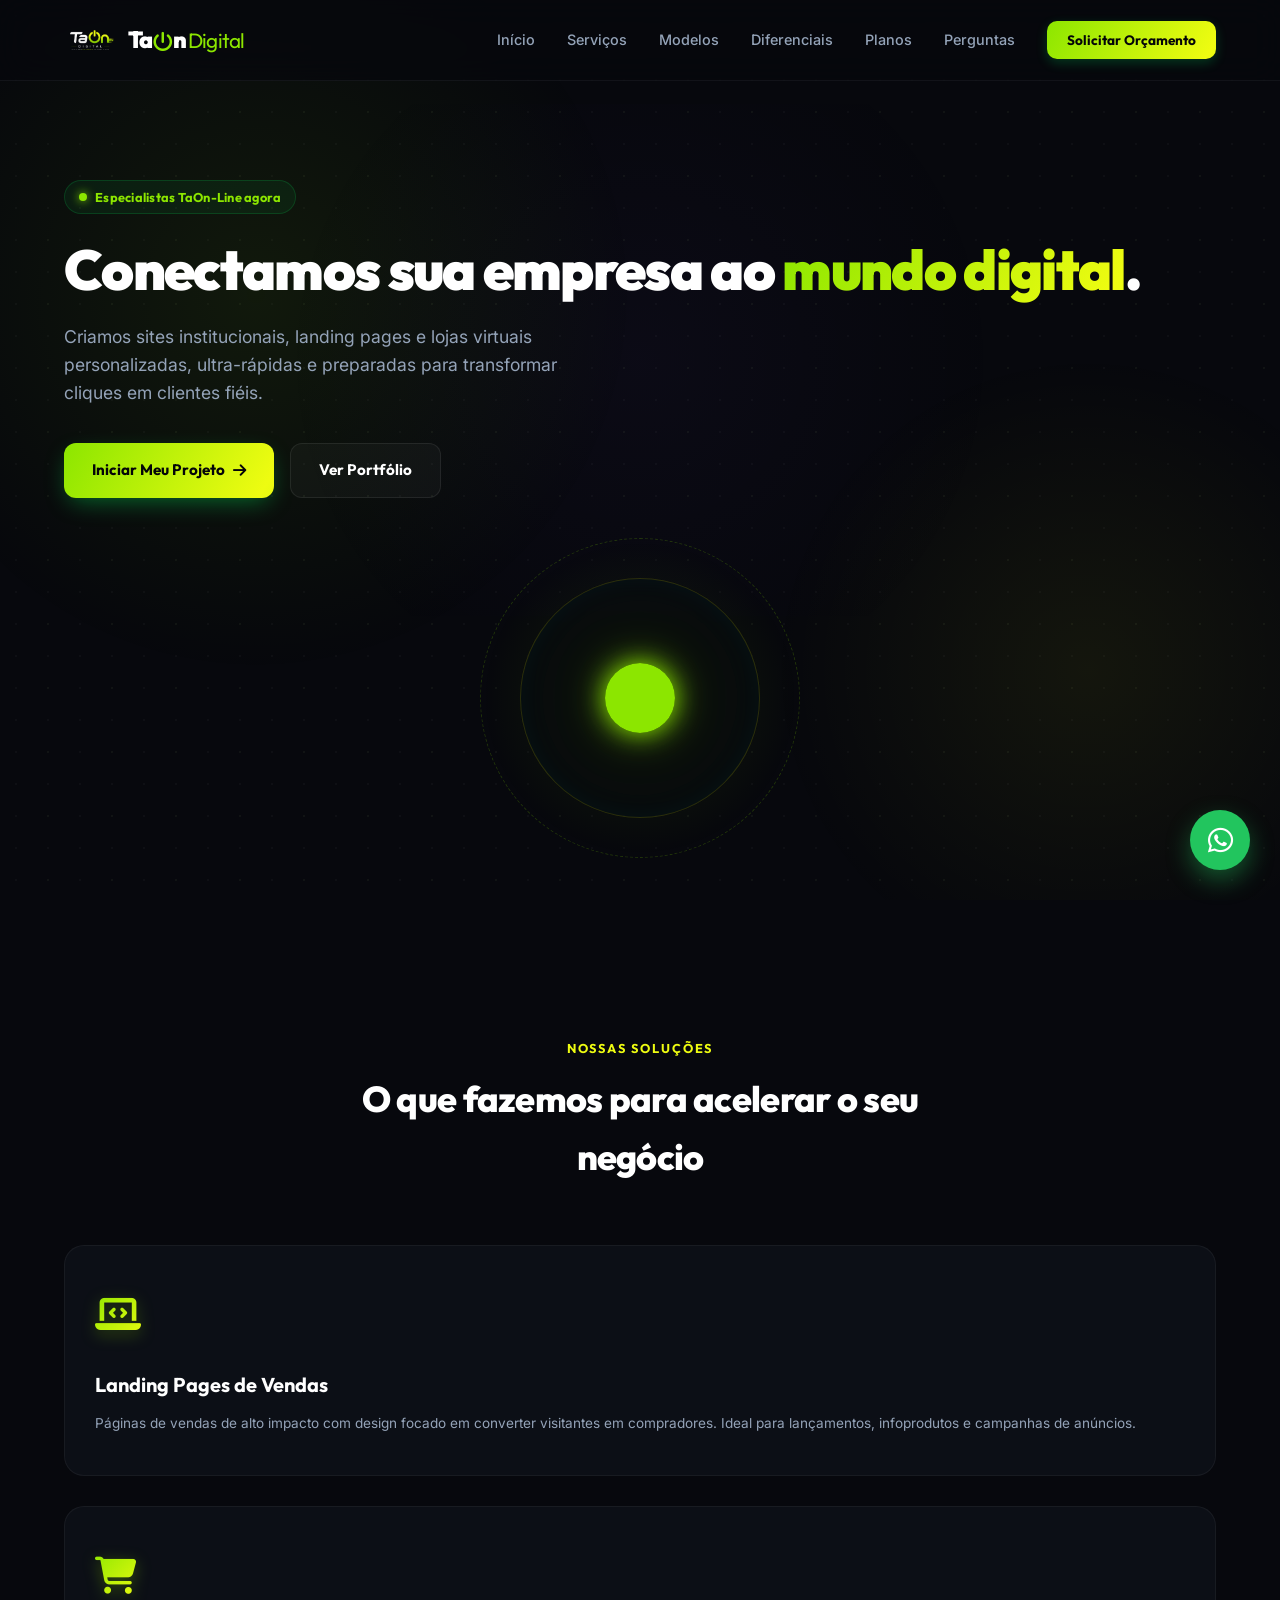
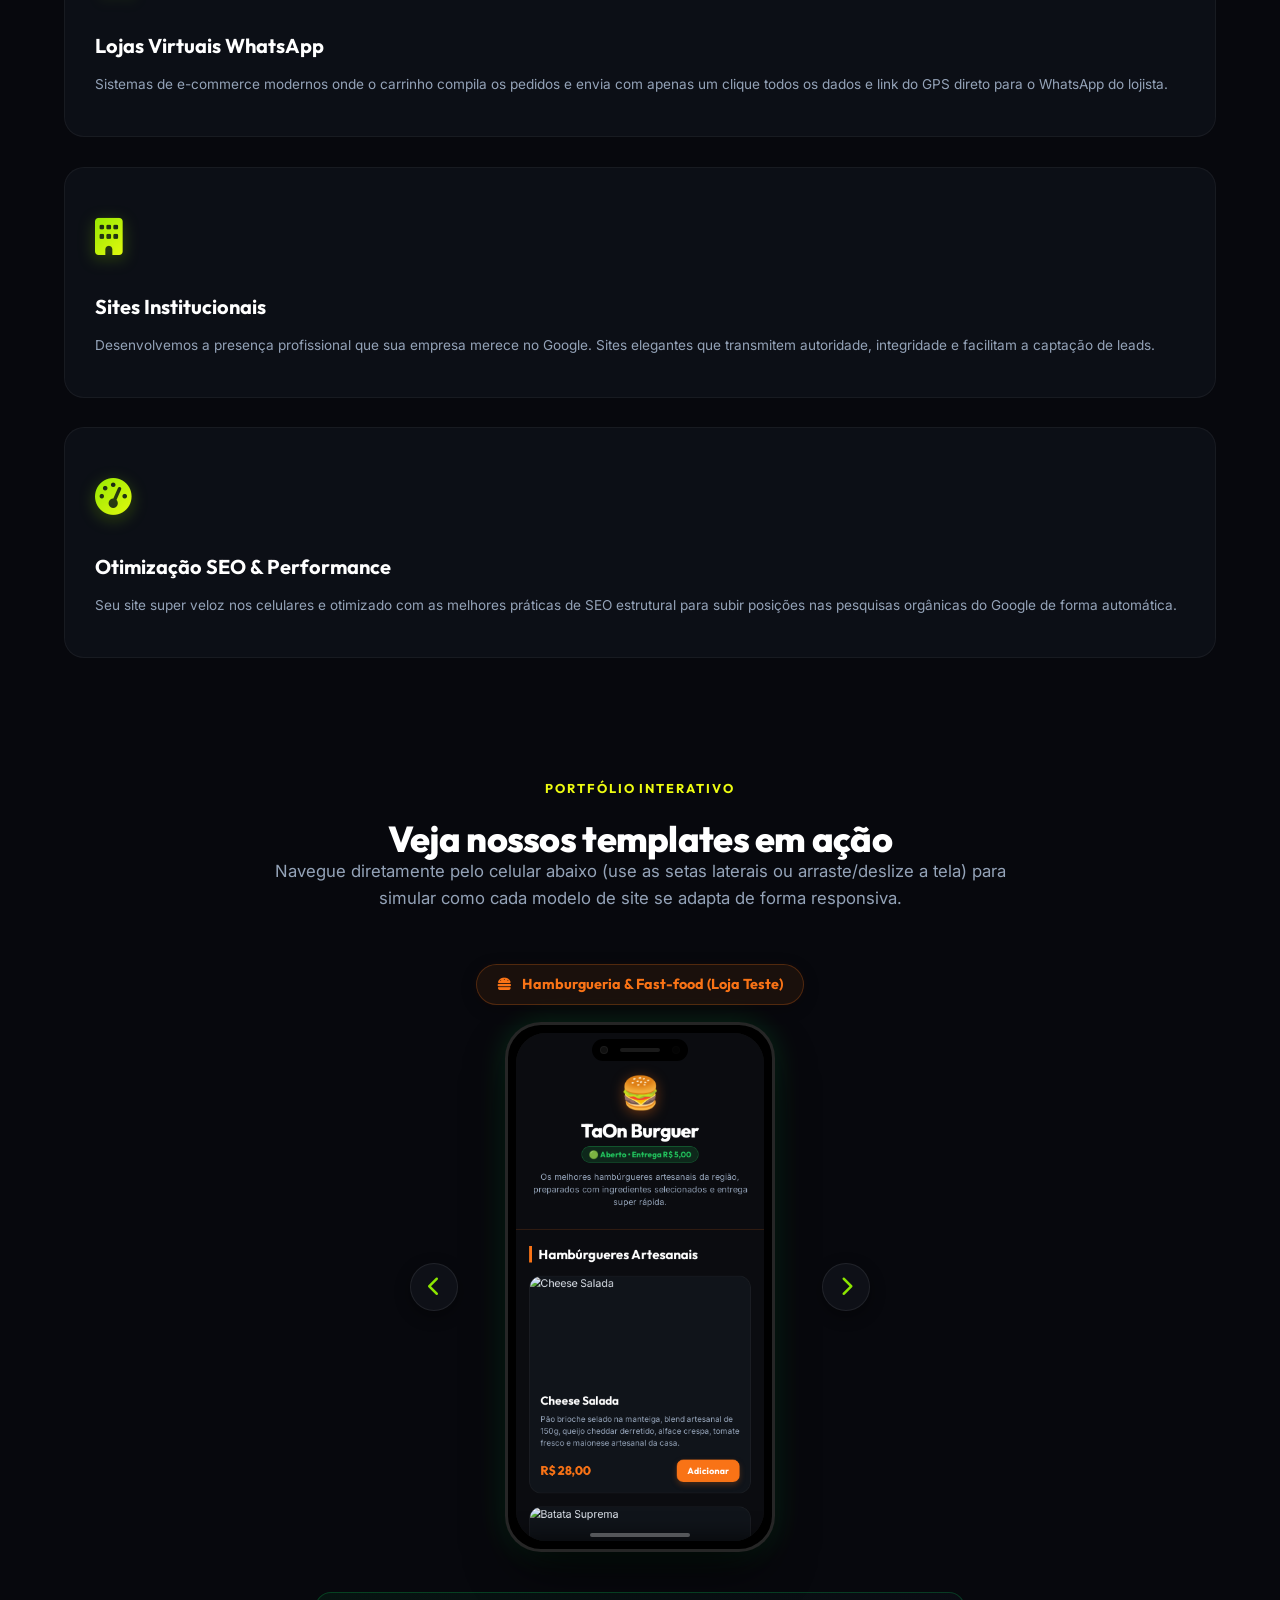
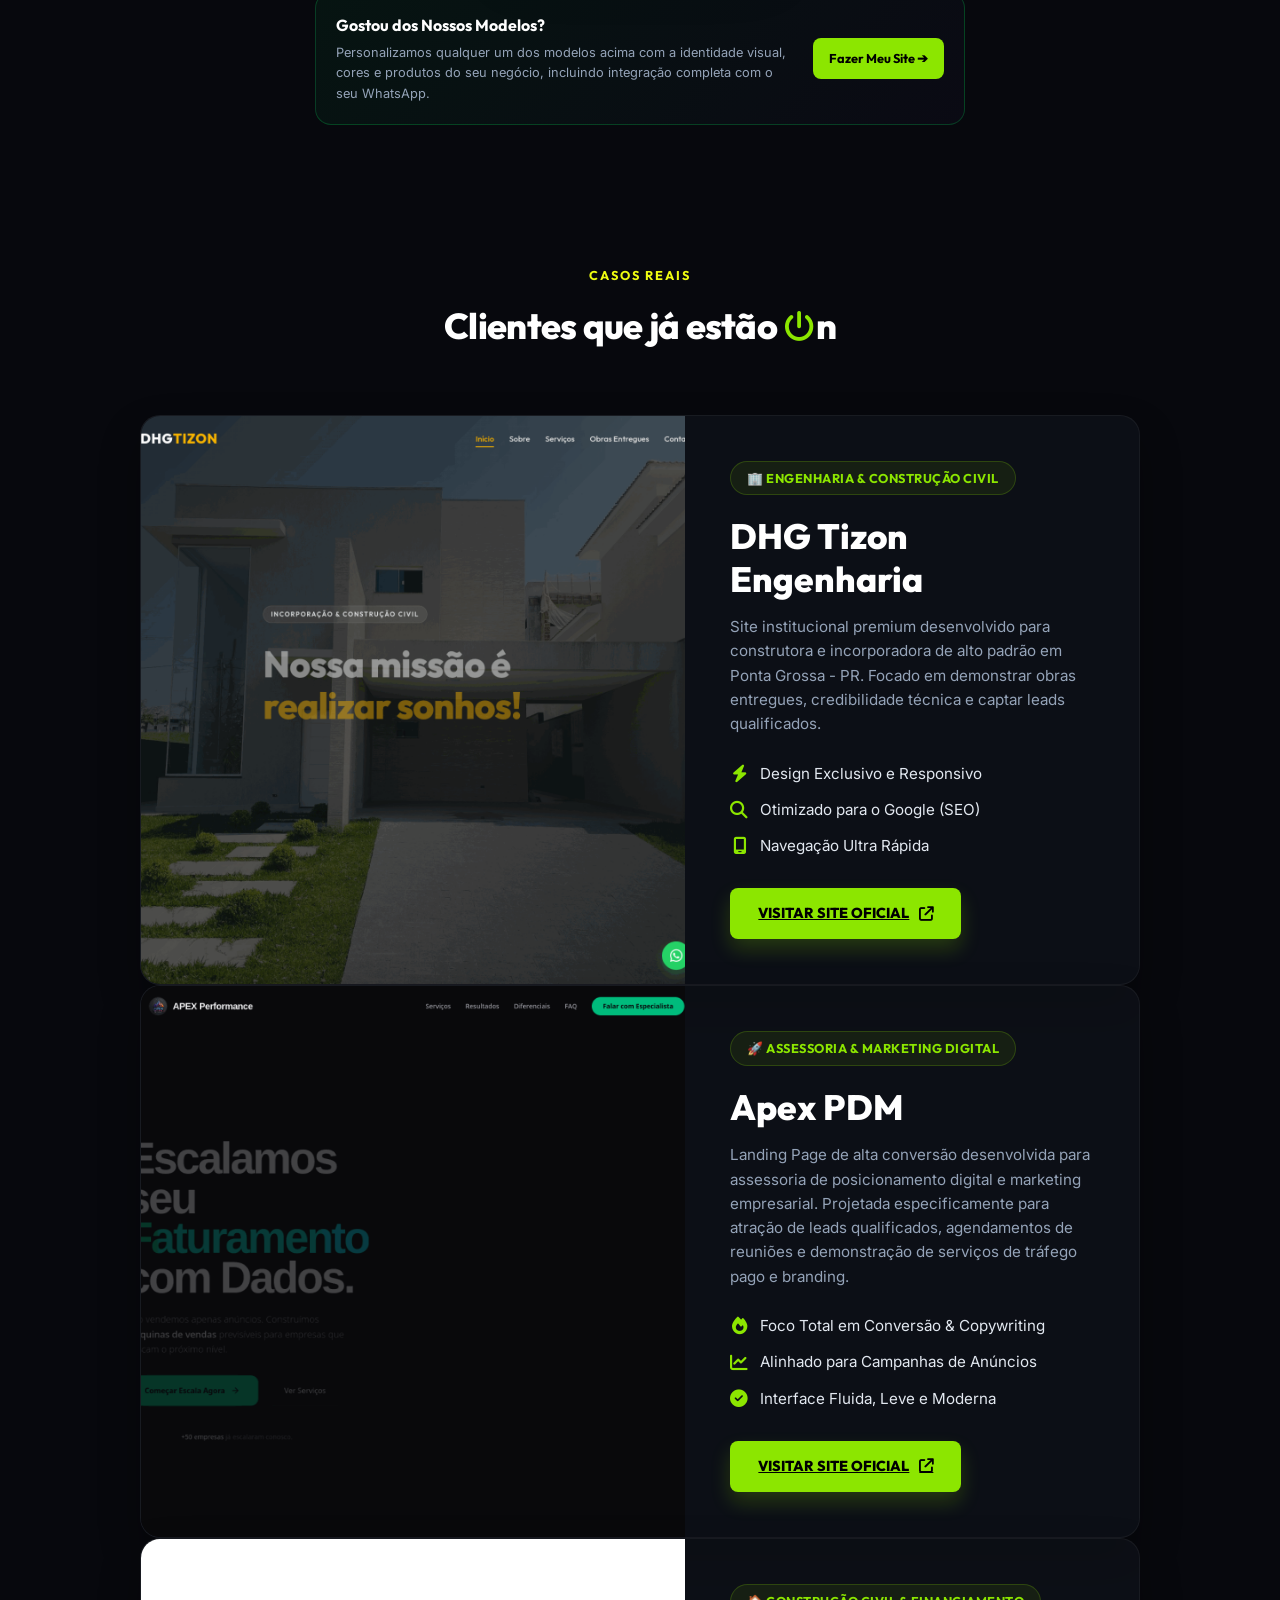
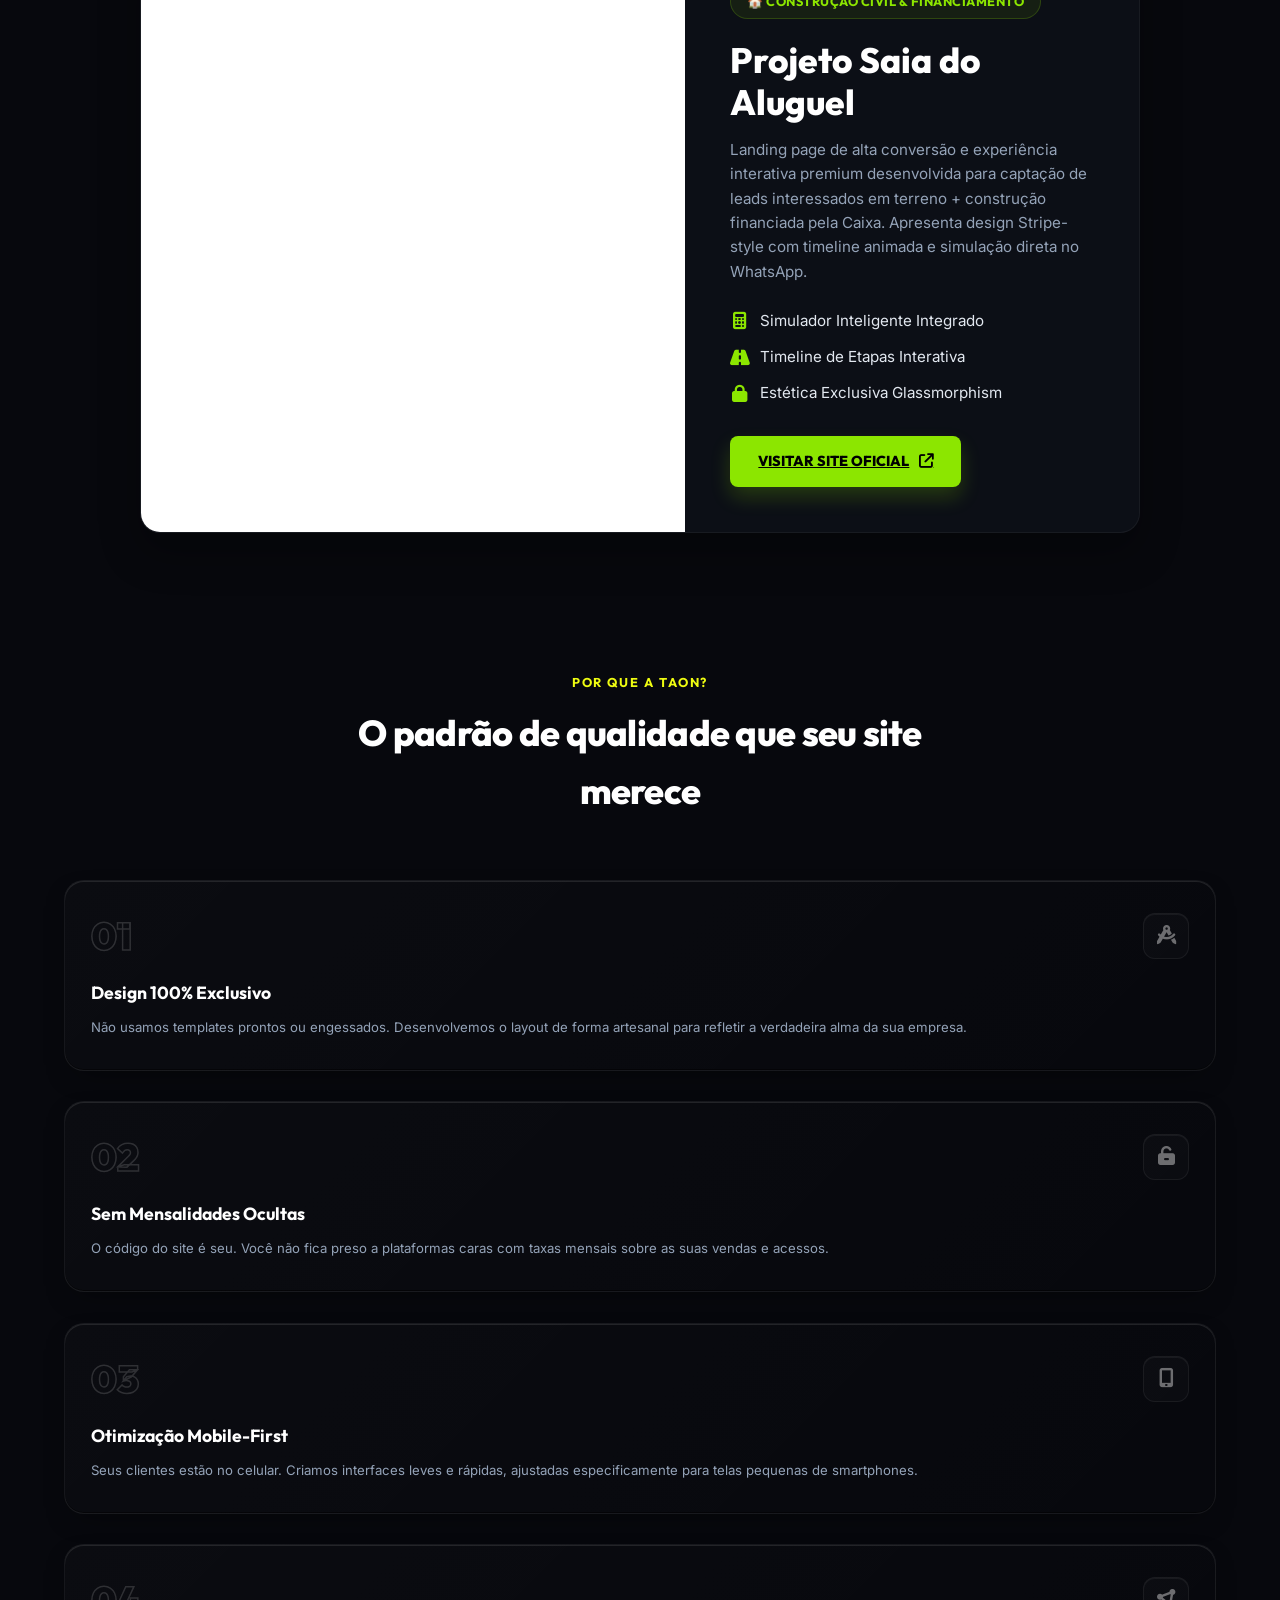
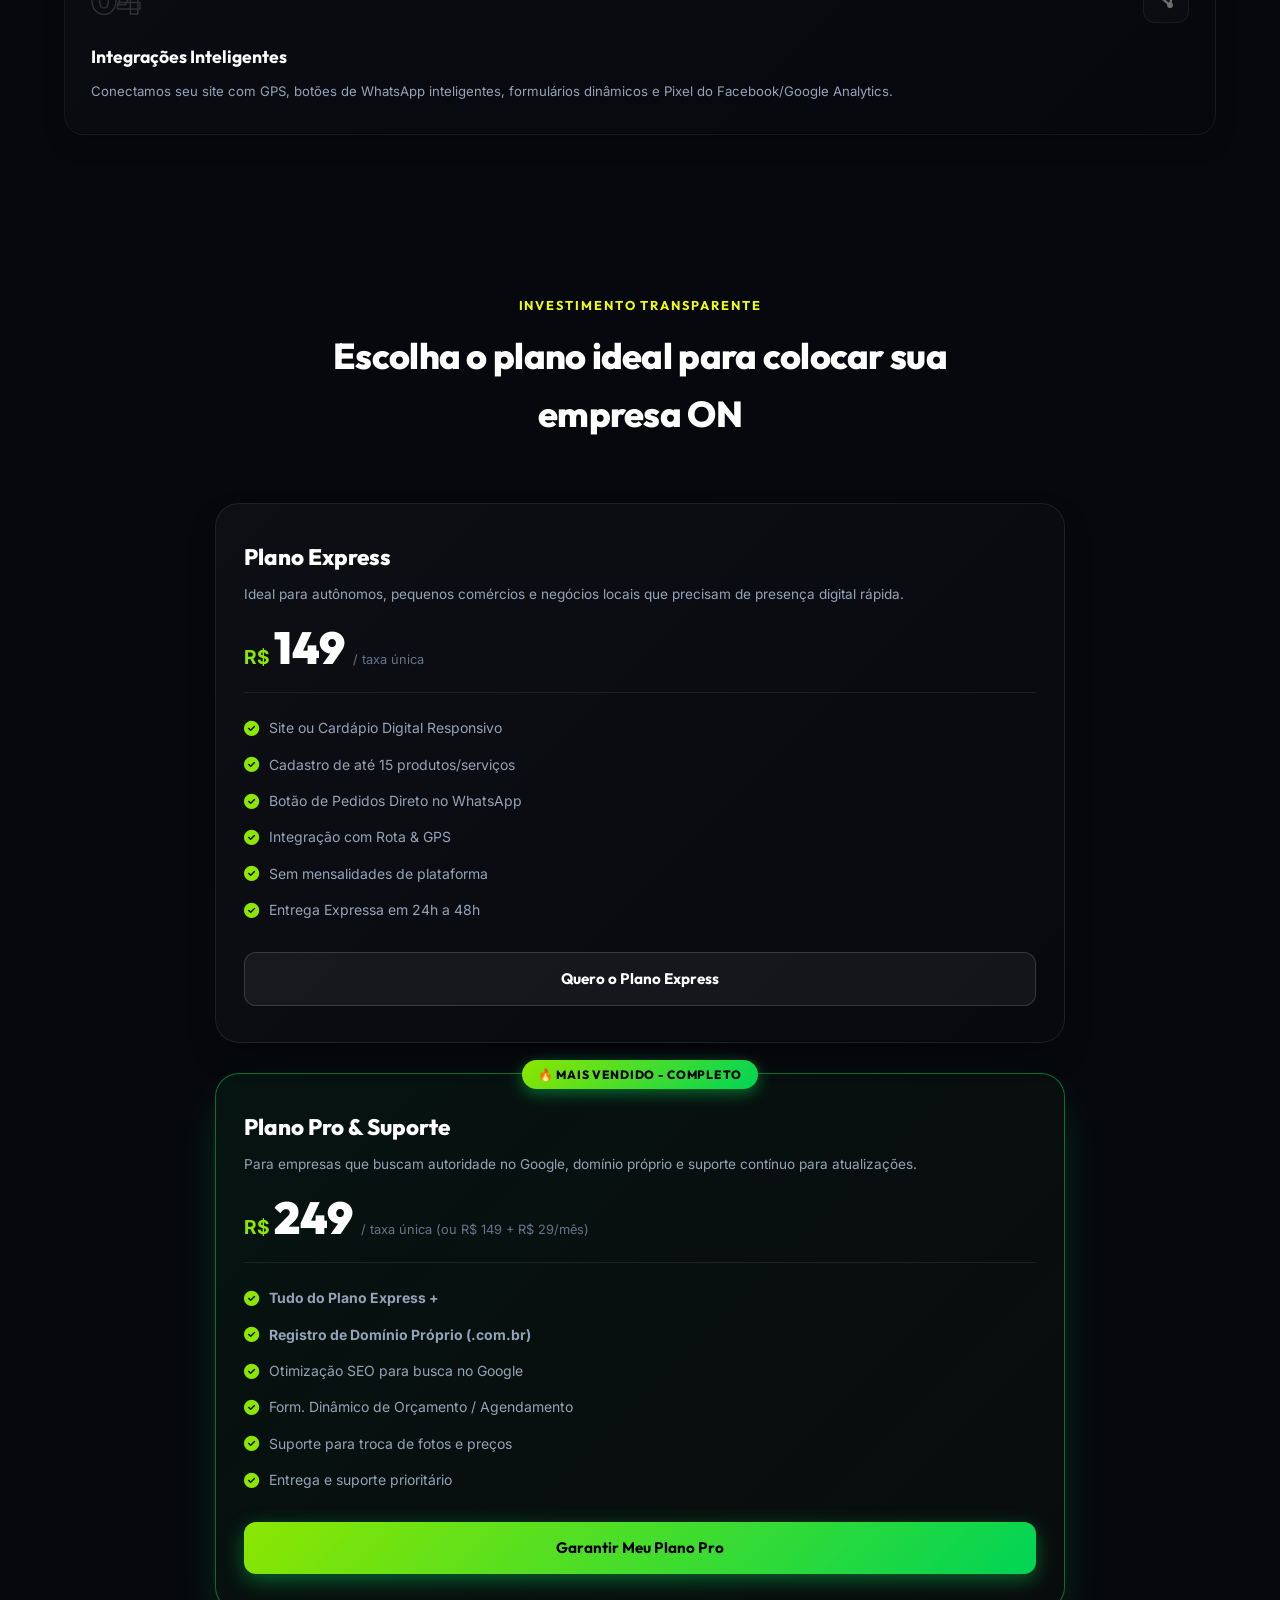
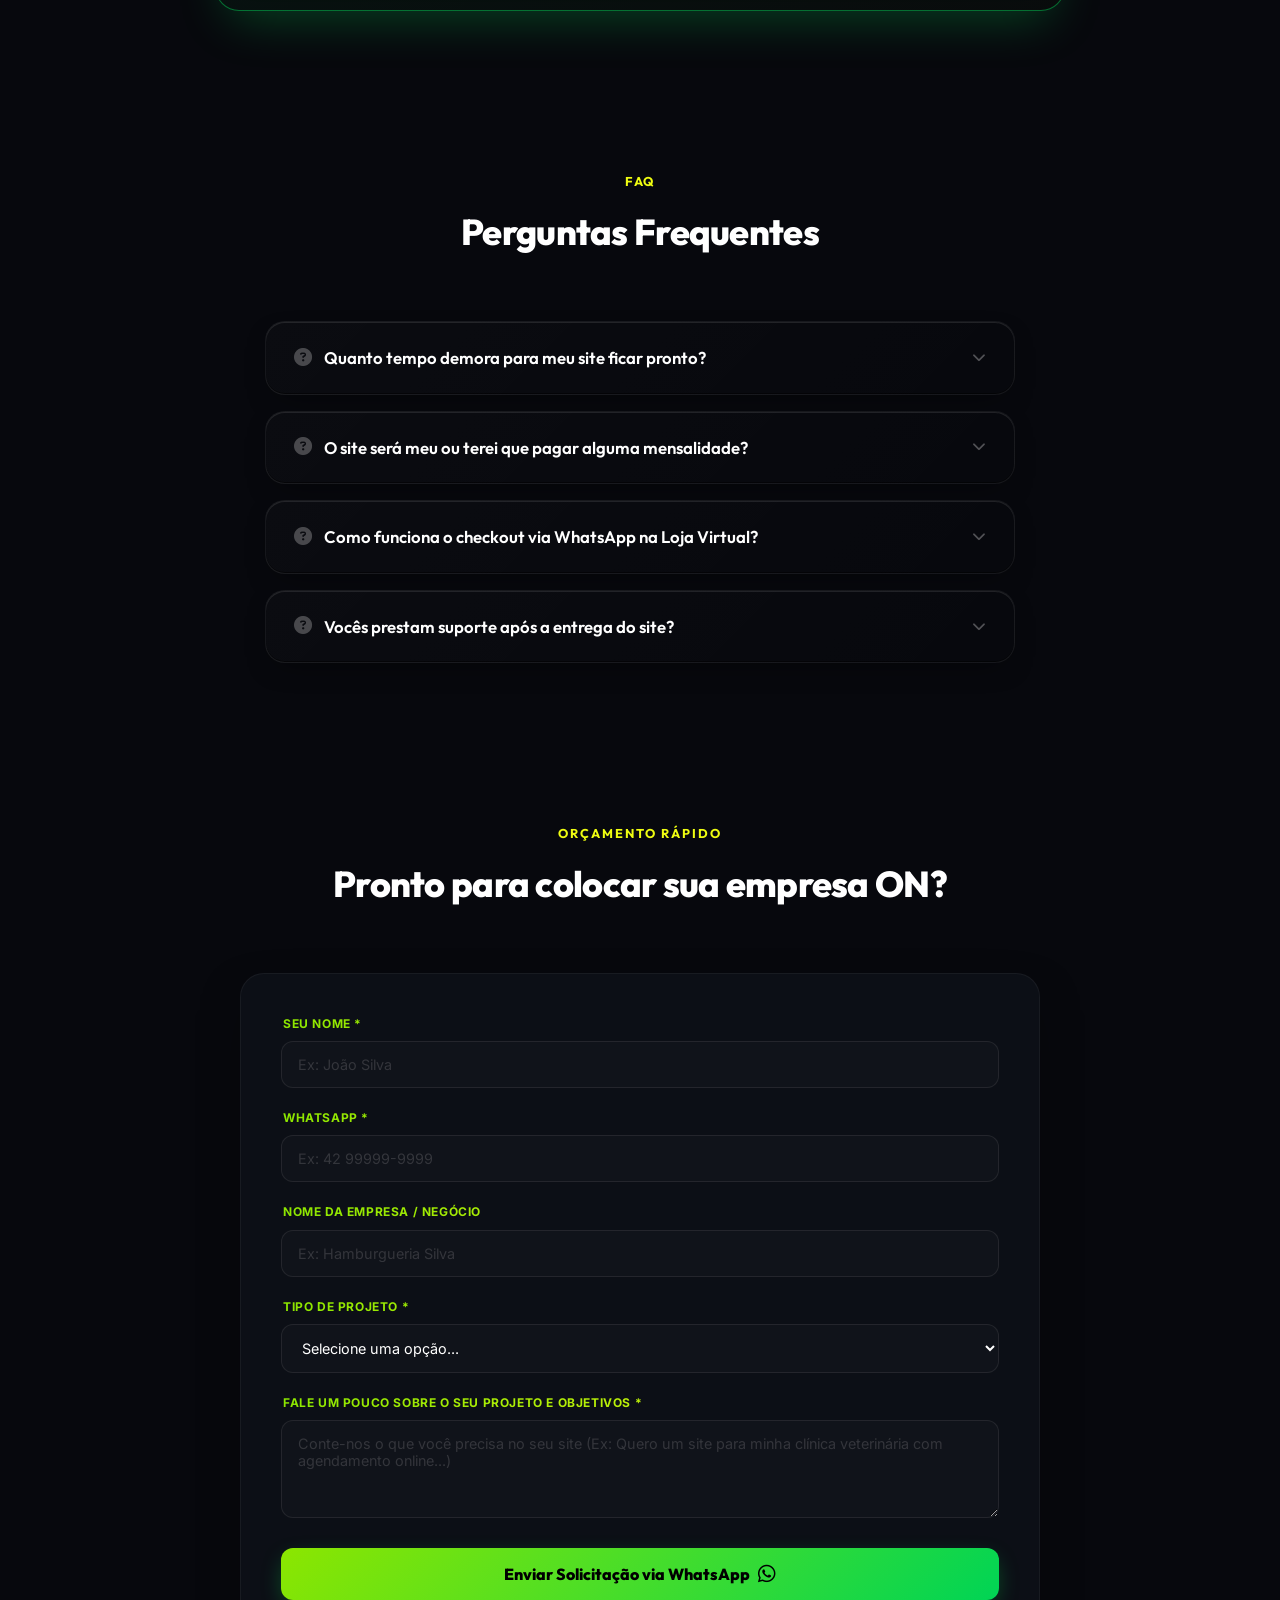
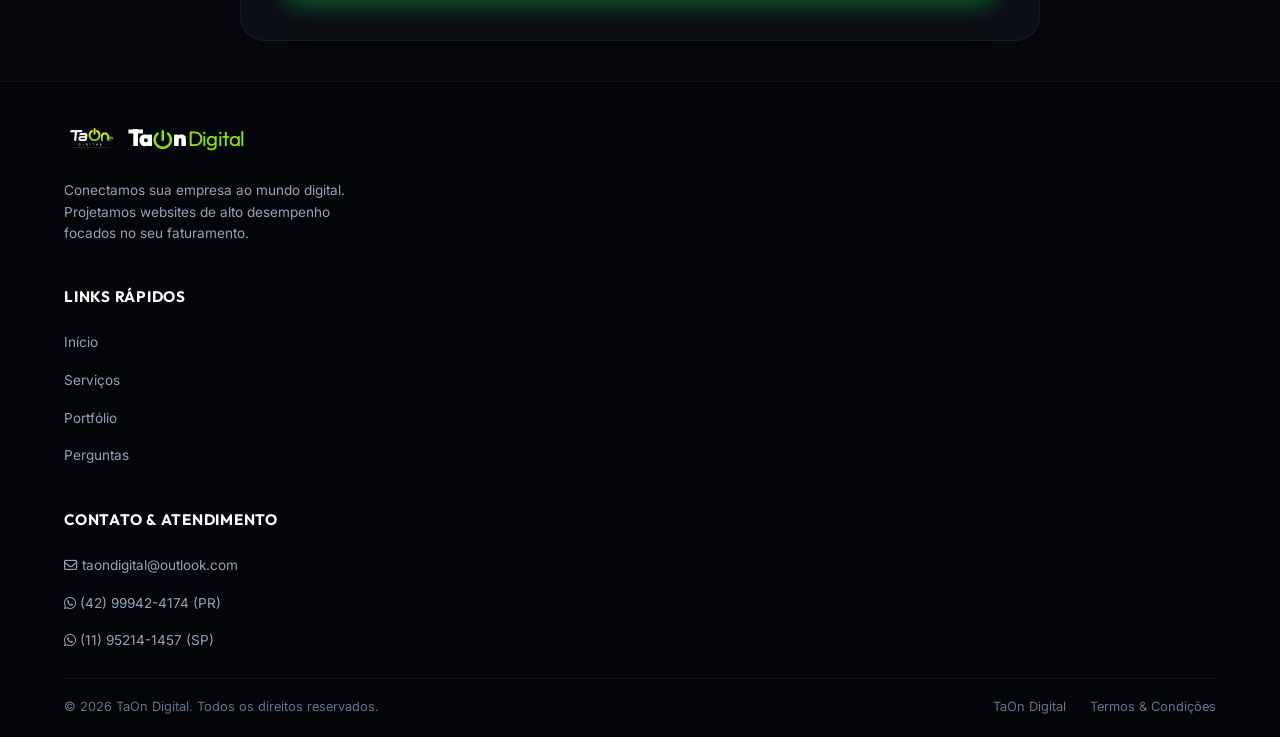
==== commit d819f2c2: "Atualiza números do WhatsApp com rodízio inteligente 50/50 entre sócios e contatos no rodapé" ====
--- a/index.html
+++ b/index.html
@@ -654,10 +654,11 @@
                 </div>
                 
                 <div class="footer-links">
-                    <h4>Contato</h4>
+                    <h4>Contato & Atendimento</h4>
                     <ul>
                         <li><a href="mailto:taondigital@outlook.com"><i class="fa-regular fa-envelope"></i> taondigital@outlook.com</a></li>
-                        <li><a href="https://wa.me/5542999164041" target="_blank"><i class="fa-brands fa-whatsapp"></i> (42) 99916-4041</a></li>
+                        <li><a href="https://wa.me/5542999424174" target="_blank"><i class="fa-brands fa-whatsapp"></i> (42) 99942-4174 (PR)</a></li>
+                        <li><a href="https://wa.me/5511952141457" target="_blank"><i class="fa-brands fa-whatsapp"></i> (11) 95214-1457 (SP)</a></li>
                     </ul>
                 </div>
             </div>
@@ -672,8 +673,8 @@
         </div>
     </footer>
 
-    <!-- WhatsApp Flutuante -->
-    <a href="https://wa.me/5542999164041?text=Ol%C3%A1!%20Gostaria%20de%20saber%20mais%20sobre%20os%20sites%20profissionais%20da%20TaOn%20Digital." class="whatsapp-float" target="_blank" title="Fale Conosco no WhatsApp">
+    <!-- WhatsApp Flutuante com Rodízio Inteligente -->
+    <a href="https://wa.me/5542999424174?text=Ol%C3%A1!%20Gostaria%20de%20saber%20mais%20sobre%20os%20sites%20profissionais%20da%20TaOn%20Digital." class="whatsapp-float" id="btn-float-whatsapp" target="_blank" title="Fale Conosco no WhatsApp">
         <i class="fa-brands fa-whatsapp"></i>
     </a>
 
@@ -939,6 +940,10 @@
                     const projectType = document.getElementById('usr-project').value;
                     const messageText = document.getElementById('usr-message').value;
 
+                    // Rodízio Inteligente de Leads (50% / 50%) entre os Sócios
+                    const taonNumbers = ["5542999424174", "5511952141457"];
+                    const selectedNumber = taonNumbers[Math.floor(Math.random() * taonNumbers.length)];
+
                     const formattedMessage = 
                         `🚀 *NOVA SOLICITAÇÃO DE ORÇAMENTO - TAON DIGITAL* 🚀\n` +
                         `----------------------------------\n` +
@@ -951,7 +956,7 @@
                         `----------------------------------\n` +
                         `🔗 _Mensagem enviada através do site corporativo._`;
 
-                    const whatsappUrl = `https://wa.me/5542999164041?text=${encodeURIComponent(formattedMessage)}`;
+                    const whatsappUrl = `https://wa.me/${selectedNumber}?text=${encodeURIComponent(formattedMessage)}`;
                     window.open(whatsappUrl, '_blank');
                 });
             }
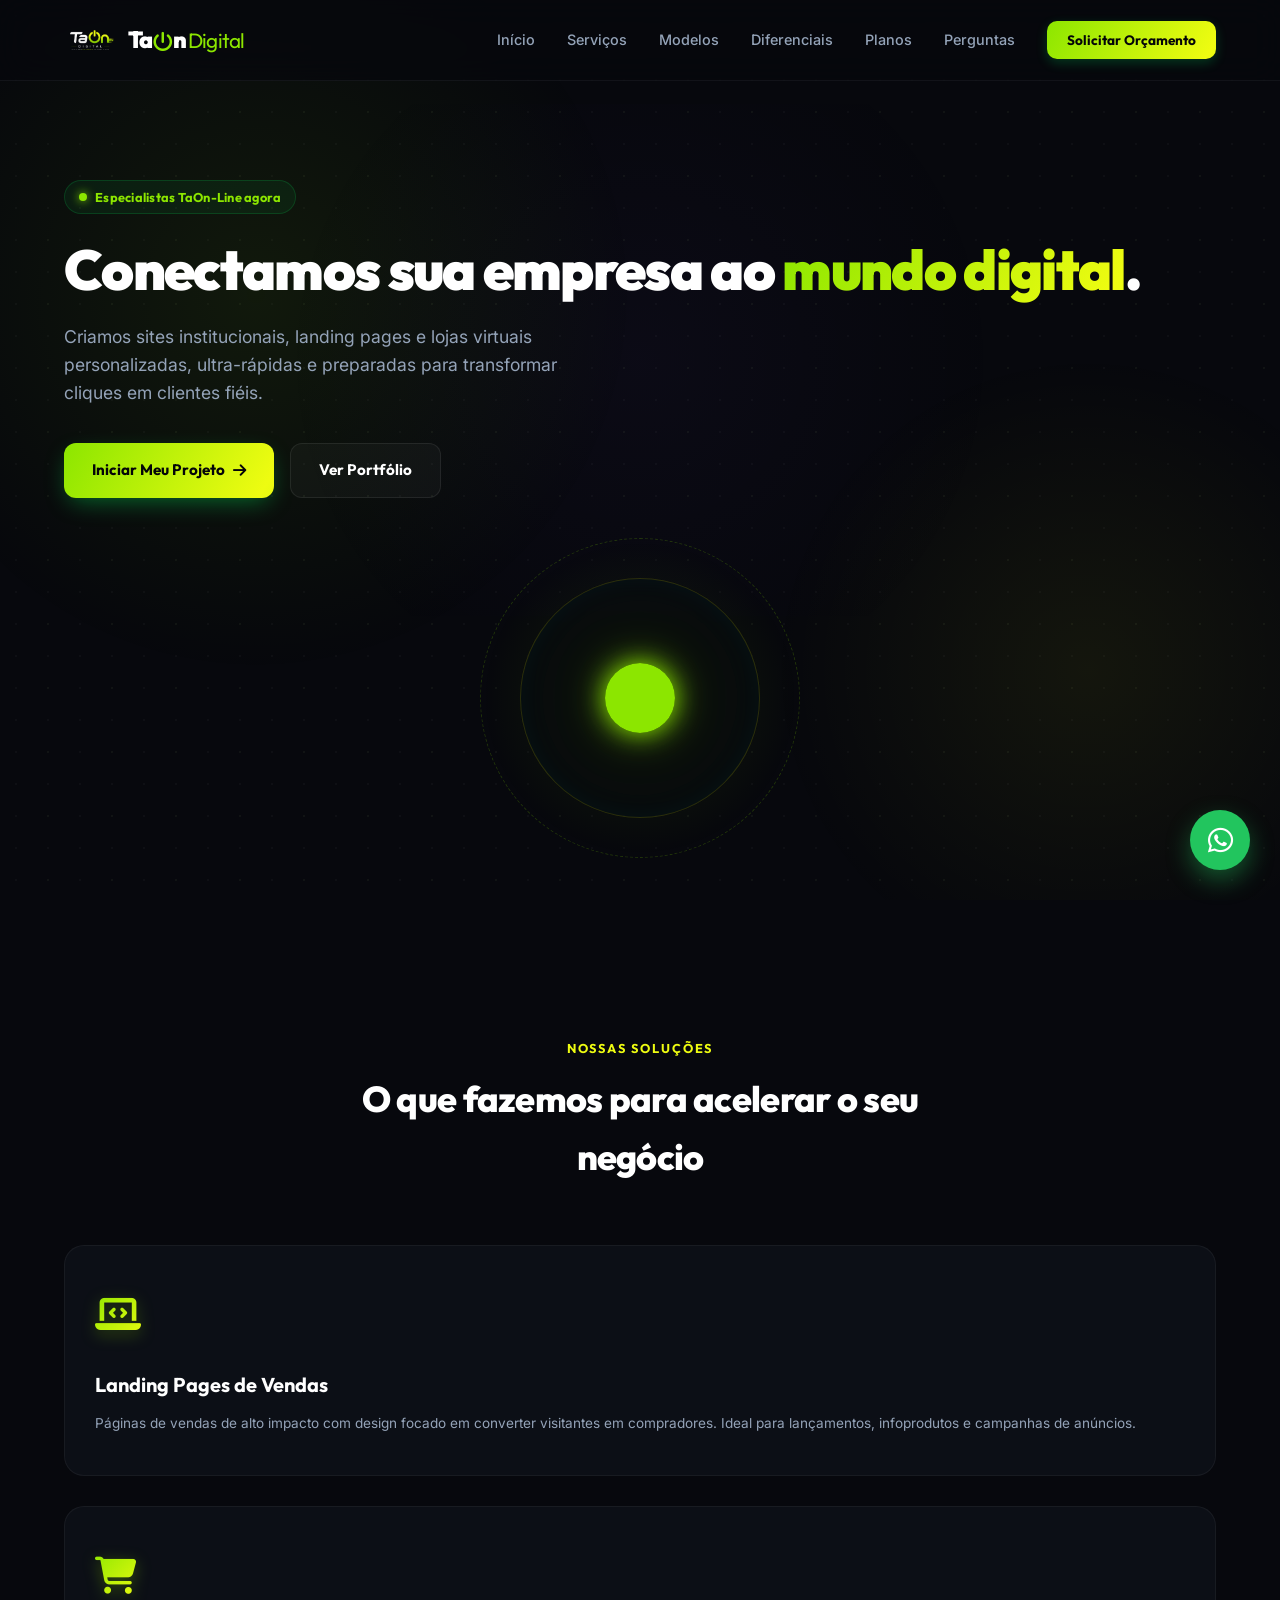
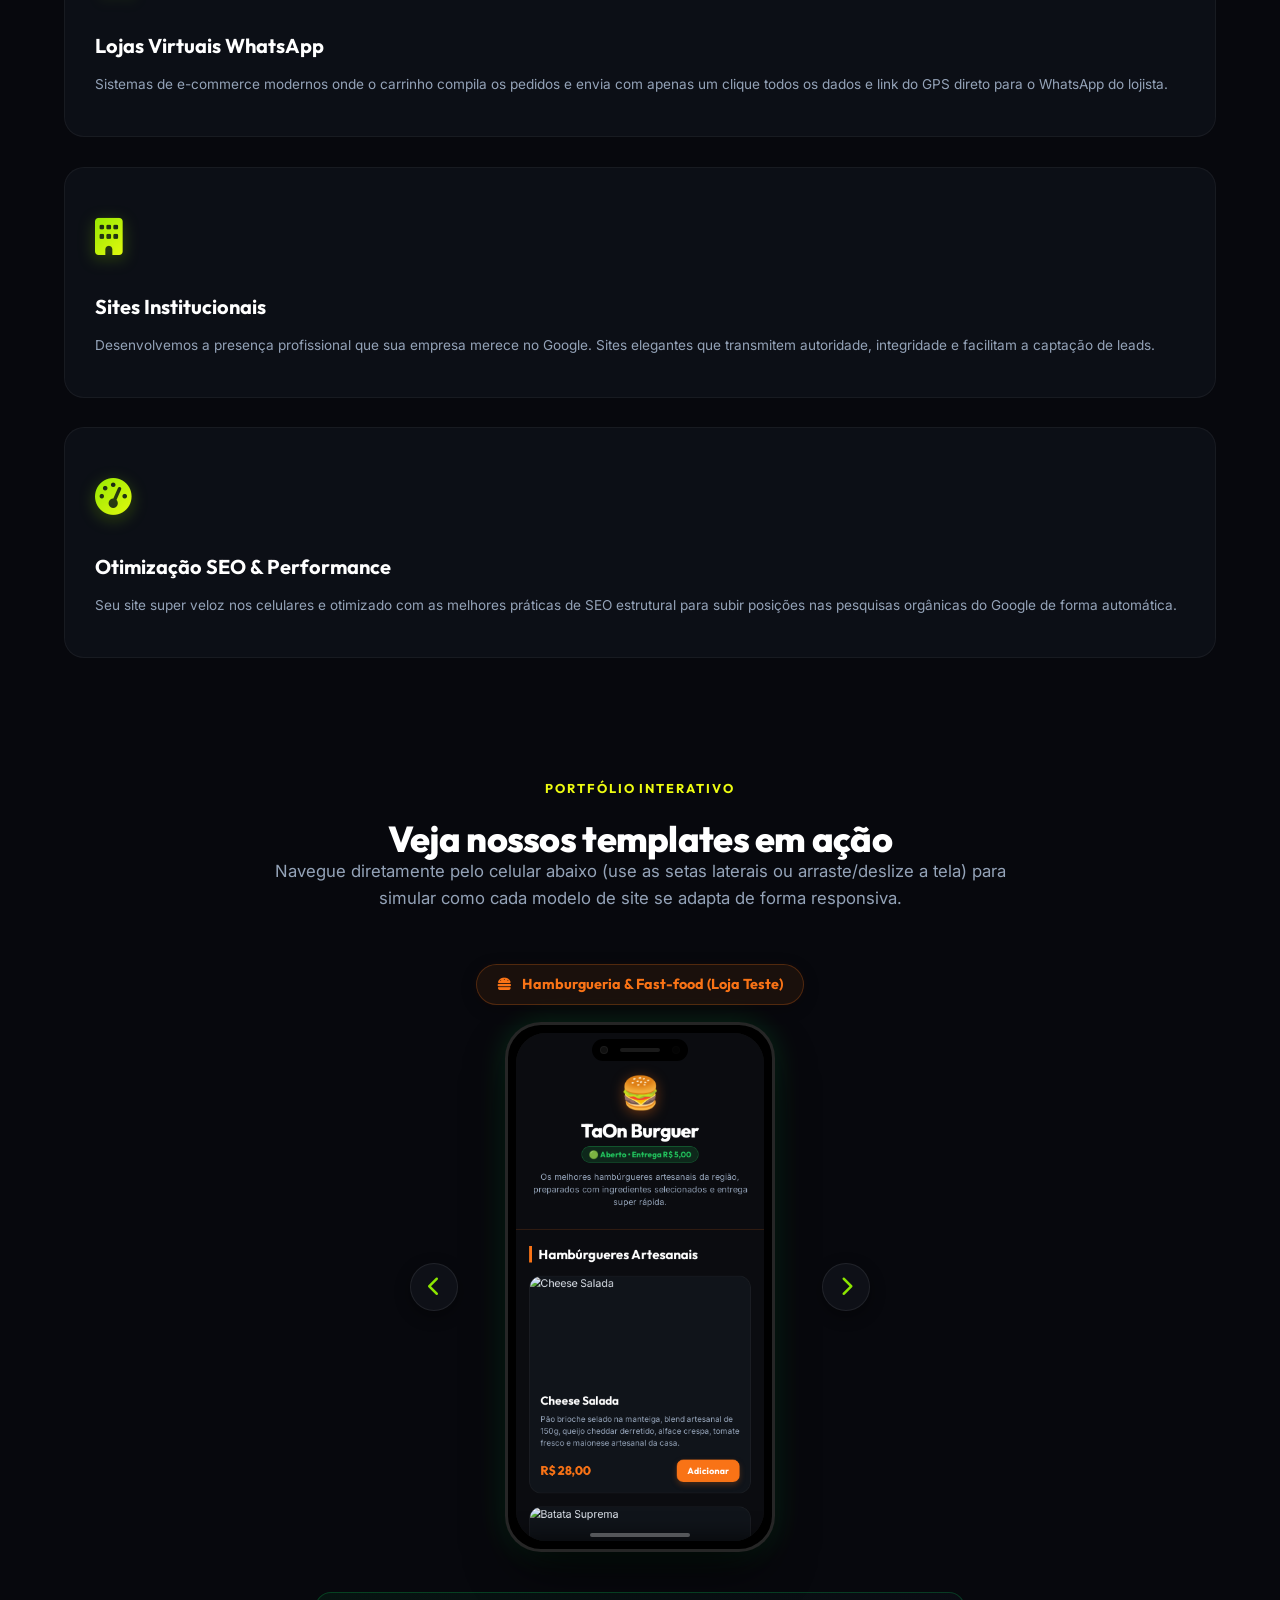
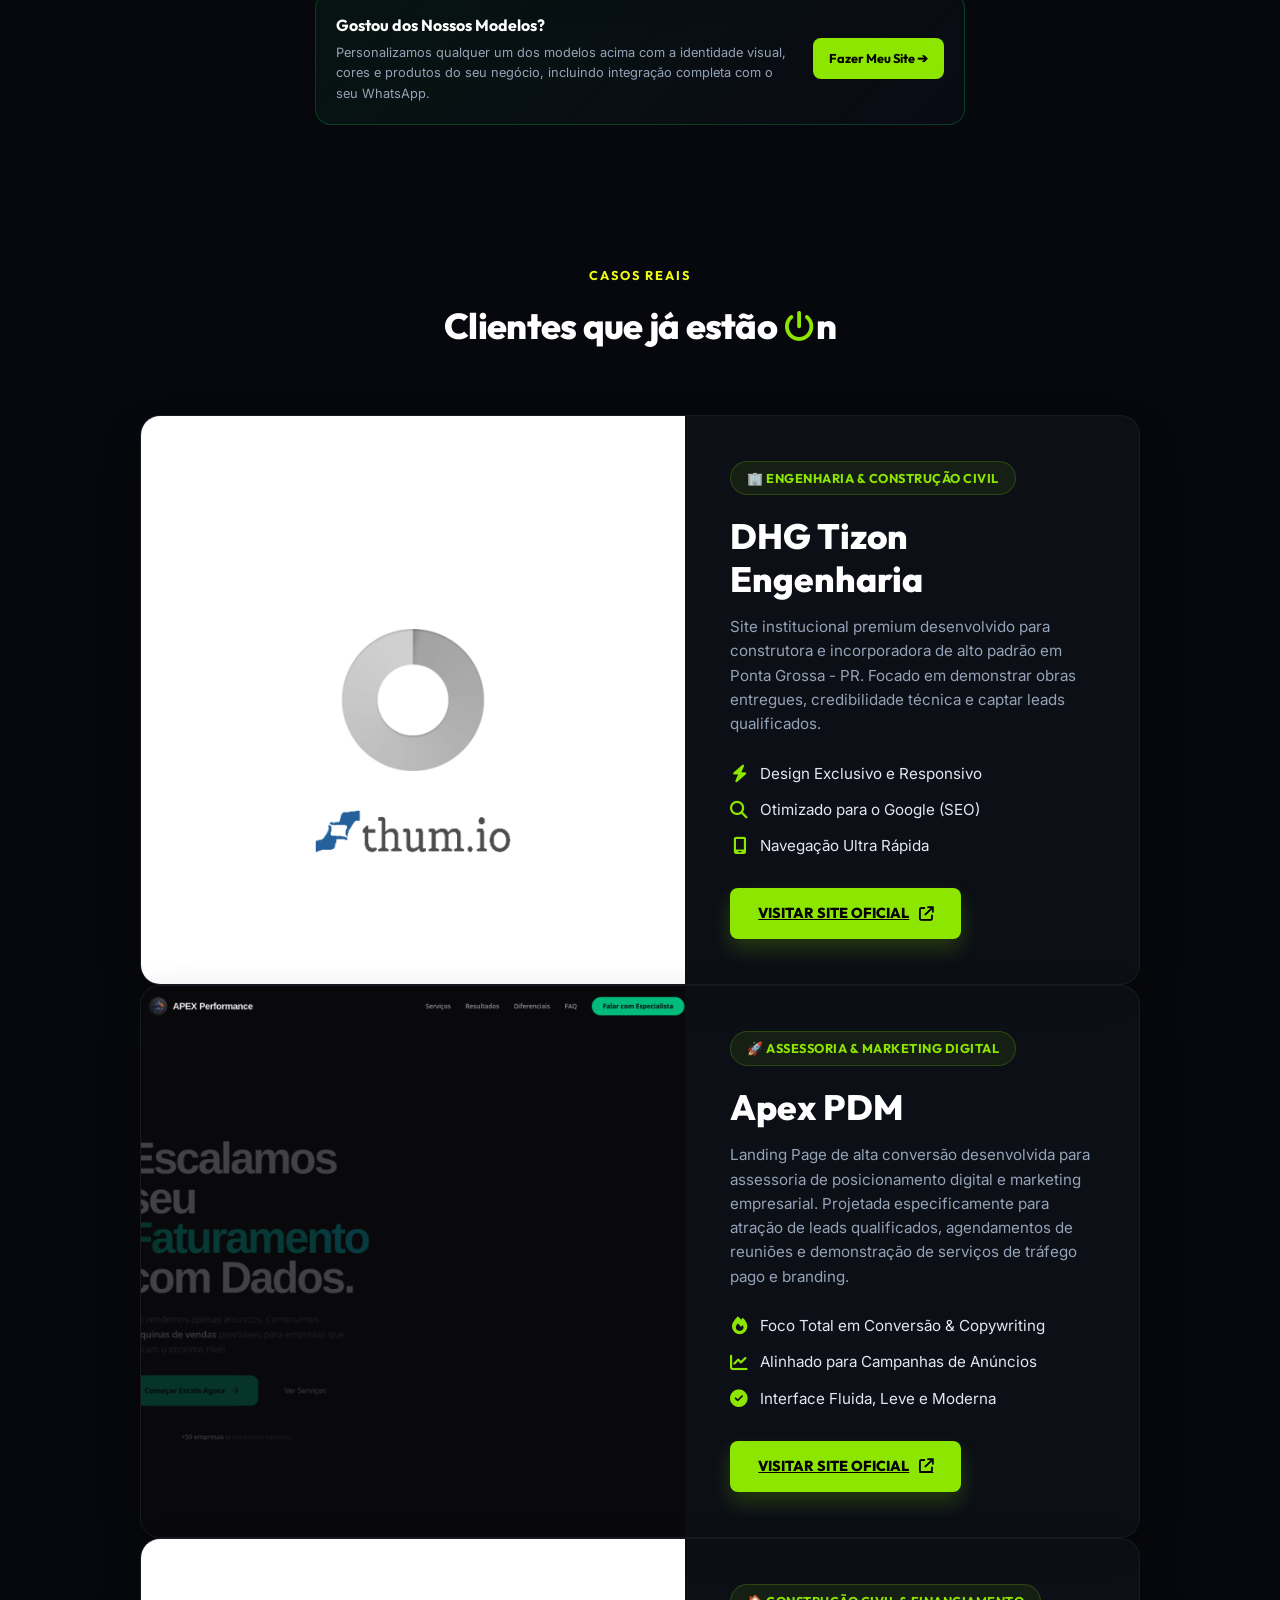
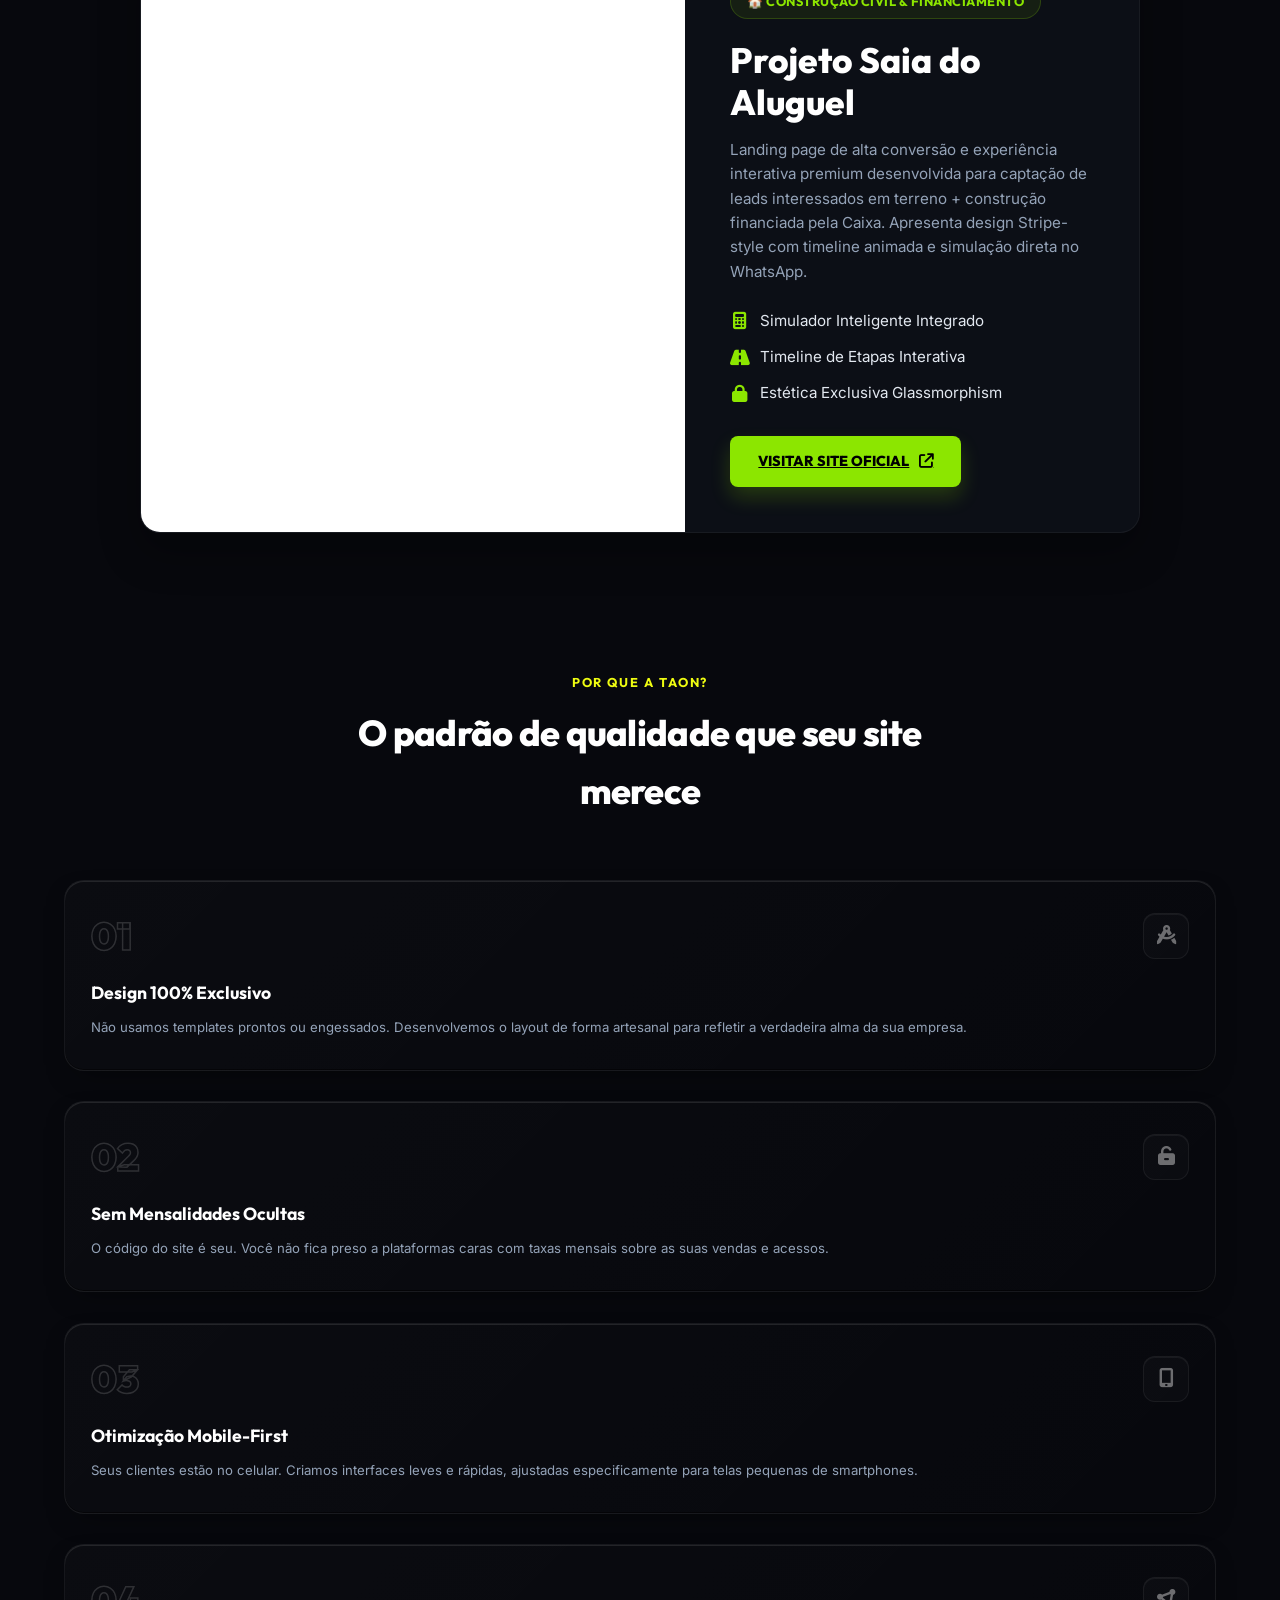
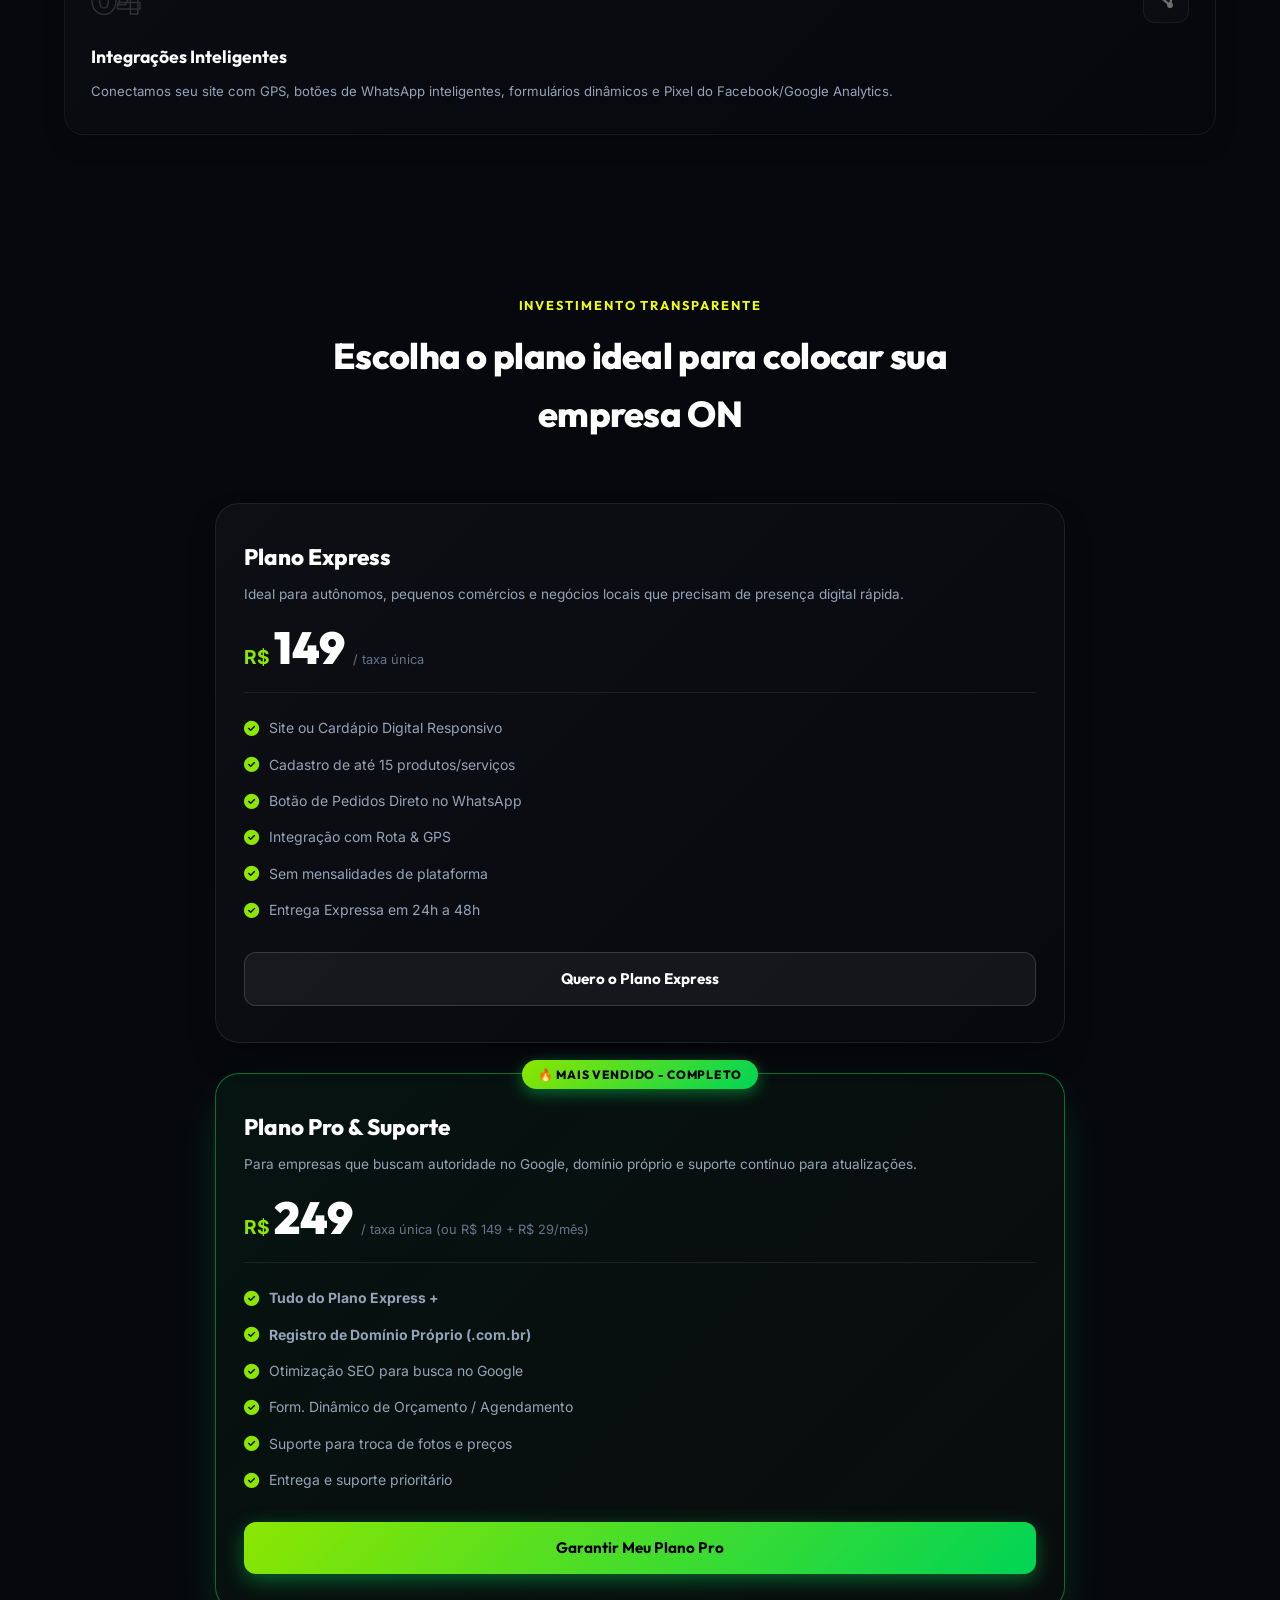
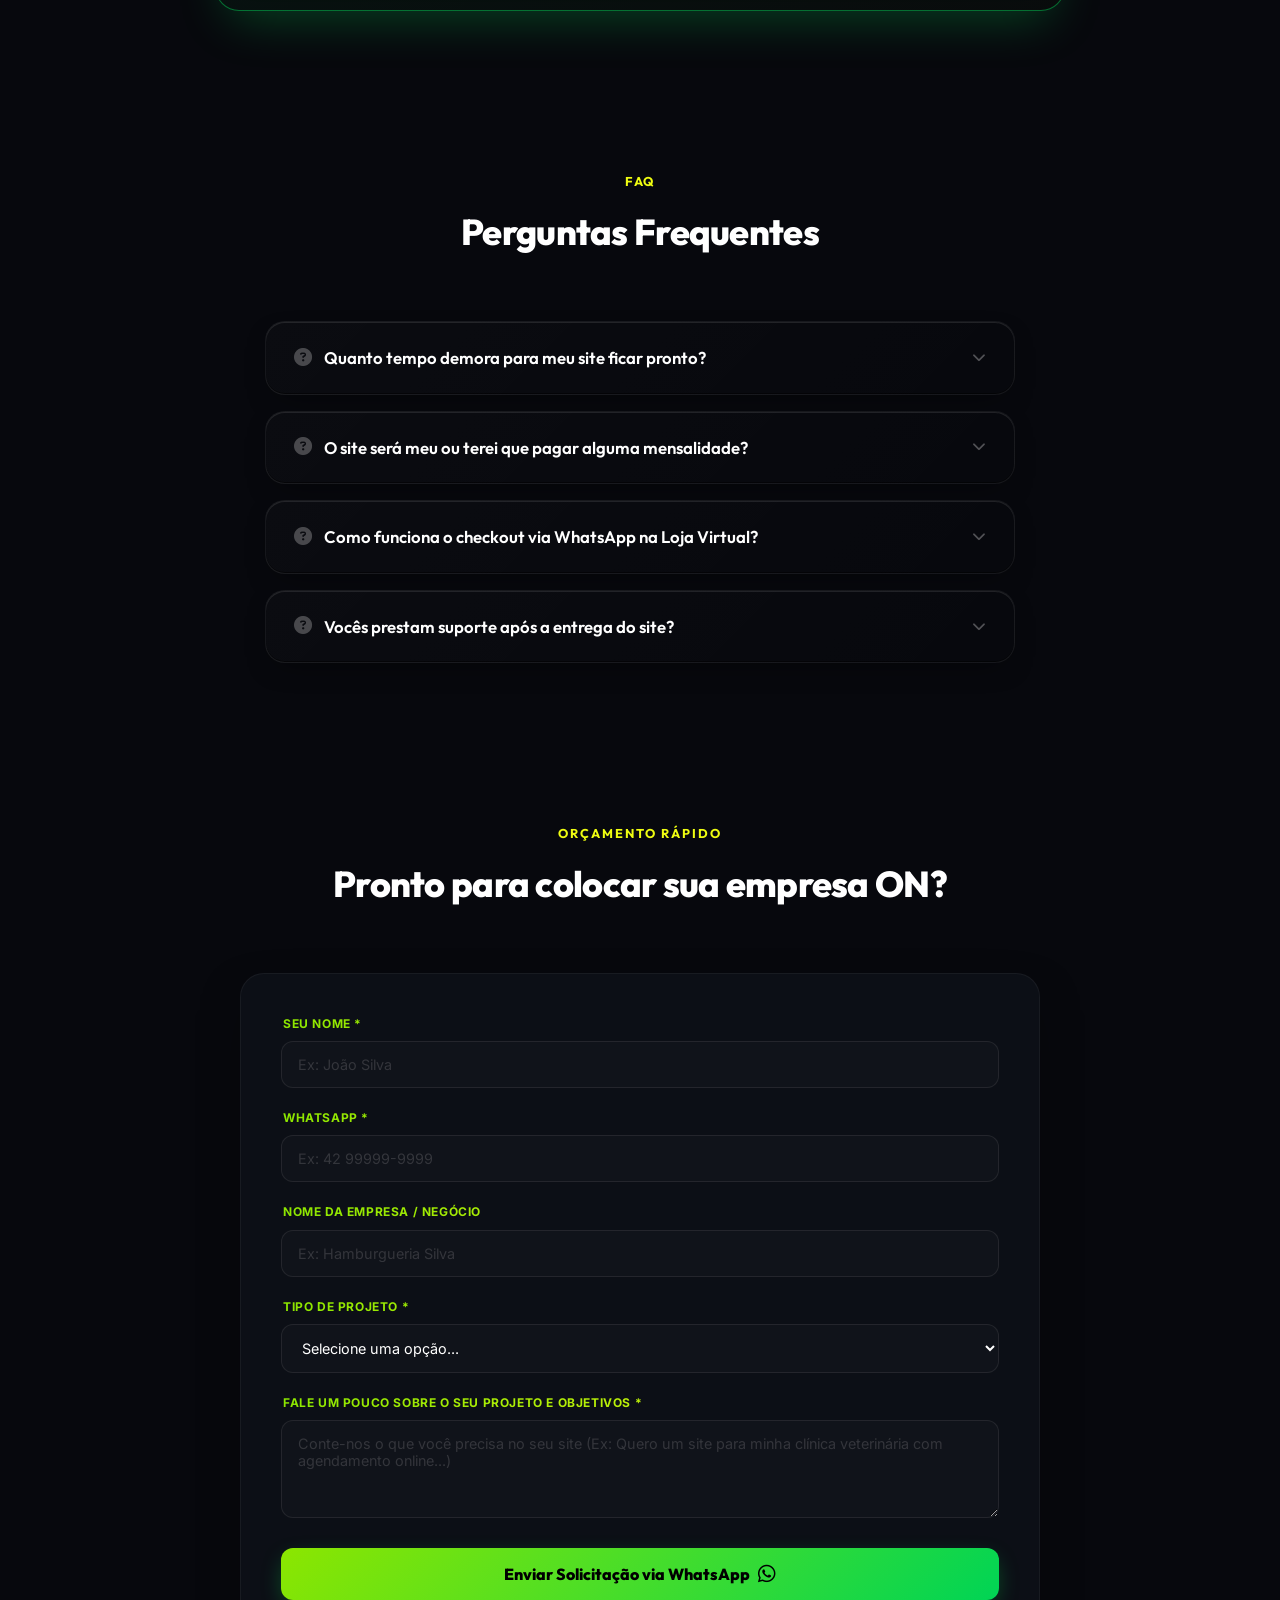
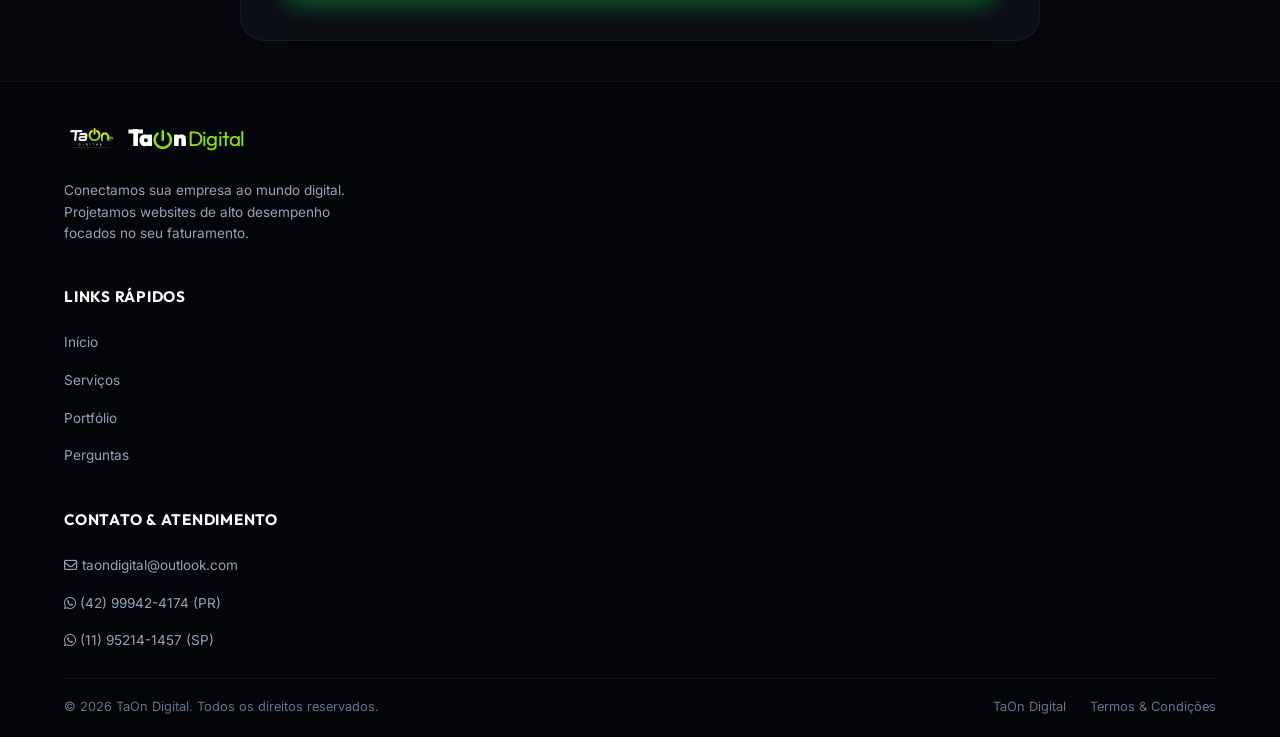
==== commit f5f5ced8: "Substituição global do número antigo pelo 42999424174 e 11952141457 no rodapé" ====
--- a/index.html
+++ b/index.html
@@ -1,1119 +1,1119 @@
-<!DOCTYPE html>
-<html lang="pt-BR">
-<head>
-    <meta charset="UTF-8">
-    <meta name="viewport" content="width=device-width, initial-scale=1.0">
-    <title>TaOn Digital - Criação de Sites Profissionais e Lojas Virtuais</title>
-    <meta name="description" content="Conectamos sua empresa ao mundo digital. Criamos Landing Pages, Lojas Virtuais e Sites Institucionais de alto nível e com conversão acelerada.">
-    
-    <!-- Open Graph / WhatsApp Social Preview -->
-    <meta property="og:type" content="website">
-    <meta property="og:url" content="https://taondigital.vercel.app/">
-    <meta property="og:title" content="TaOn Digital - Sites Profissionais & Lojas Virtuais">
-    <meta property="og:description" content="Criamos o site ou catálogo digital da sua empresa com integração completa no WhatsApp a partir de R$ 149.">
-    <meta property="og:image" content="https://taondigital.vercel.app/logo.png">
-
-    <!-- Twitter Card -->
-    <meta name="twitter:card" content="summary_large_image">
-    <meta name="twitter:title" content="TaOn Digital - Sites Profissionais">
-    <meta name="twitter:description" content="Criamos o site ou catálogo digital da sua empresa com integração completa no WhatsApp a partir de R$ 149.">
-    <meta name="twitter:image" content="https://taondigital.vercel.app/logo.png">
-    
-    <!-- CSS Link -->
-    <link rel="stylesheet" href="style.css?v=12">
-    
-    <!-- Ícone de FontAwesome para o WhatsApp Flutuante -->
-    <link rel="stylesheet" href="https://cdnjs.cloudflare.com/ajax/libs/font-awesome/6.4.0/css/all.min.css">
-</head>
-<body>
-
-    <!-- Grade e Efeitos de Brilho de Fundo -->
-    <div class="digital-grid"></div>
-    <div class="ambient-glows">
-        <div class="glow-1"></div>
-        <div class="glow-2"></div>
-        <div class="glow-3"></div>
-    </div>
-
-    <!-- ==========================================
-       MENU SUPERIOR (NAVBAR)
-       ========================================== -->
-    <nav class="navbar" id="navbar">
-        <div class="container nav-container">
-            <a href="#inicio" class="nav-logo">
-                <img src="logo.png?v=2" alt="TaOn Digital Logo">
-                <span class="nav-logo-text">Ta<i class="fa-solid fa-power-off power-icon"></i>n<span>Digital</span></span>
-            </a>
-            
-            <ul class="nav-menu" id="nav-menu">
-                <li><a href="#inicio" class="nav-link">Início</a></li>
-                <li><a href="#servicos" class="nav-link">Serviços</a></li>
-                <li><a href="#portfolio" class="nav-link">Modelos</a></li>
-                <li><a href="#diferenciais" class="nav-link">Diferenciais</a></li>
-                <li><a href="#planos" class="nav-link">Planos</a></li>
-                <li><a href="#faq" class="nav-link">Perguntas</a></li>
-                <li><a href="#orcamento" class="nav-cta-btn">Solicitar Orçamento</a></li>
-            </ul>
-            
-            <button class="menu-toggle" id="menu-toggle">
-                <span></span>
-                <span></span>
-                <span></span>
-            </button>
-        </div>
-    </nav>
-
-    <!-- ==========================================
-       SEÇÃO HERO
-       ========================================== -->
-    <section class="hero-section" id="inicio">
-        <div class="container hero-grid">
-            <div class="hero-content">
-                <div class="hero-badge">
-                    <span class="status-dot"></span>
-                    Especialistas TaOn-Line agora
-                </div>
-                <h1 class="hero-title">Conectamos sua empresa ao <span class="gradient-text">mundo digital</span>.</h1>
-                <p class="hero-subtitle">Criamos sites institucionais, landing pages e lojas virtuais personalizadas, ultra-rápidas e preparadas para transformar cliques em clientes fiéis.</p>
-                <div class="hero-actions">
-                    <a href="#orcamento" class="btn-primary">
-                        <span>Iniciar Meu Projeto</span>
-                        <i class="fa-solid fa-arrow-right"></i>
-                    </a>
-                    <a href="#portfolio" class="btn-secondary">Ver Portfólio</a>
-                </div>
-            </div>
-            
-            <div class="hero-visual">
-                <div class="hero-tech-circle">
-                    <div class="hero-tech-inner">
-                        <div class="hero-tech-center">
-                            <div class="orb-evasion-wrapper">
-                                <div class="glow-orb"></div>
-                            </div>
-                        </div>
-                    </div>
-                </div>
-            </div>
-        </div>
-    </section>
-
-    <!-- ==========================================
-       SEÇÃO SERVIÇOS
-       ========================================== -->
-    <section class="section" id="servicos">
-        <div class="container">
-            <div class="section-header reveal">
-                <span class="section-tag">Nossas Soluções</span>
-                <h2 class="section-title">O que fazemos para acelerar o seu negócio</h2>
-            </div>
-            
-            <div class="services-grid">
-                <!-- Serviço 1 -->
-                <div class="service-card reveal reveal-delay-1">
-                    <div class="service-icon"><i class="fa-solid fa-laptop-code"></i></div>
-                    <h3>Landing Pages de Vendas</h3>
-                    <p>Páginas de vendas de alto impacto com design focado em converter visitantes em compradores. Ideal para lançamentos, infoprodutos e campanhas de anúncios.</p>
-                </div>
-                
-                <!-- Serviço 2 -->
-                <div class="service-card reveal reveal-delay-2">
-                    <div class="service-icon"><i class="fa-solid fa-cart-shopping"></i></div>
-                    <h3>Lojas Virtuais WhatsApp</h3>
-                    <p>Sistemas de e-commerce modernos onde o carrinho compila os pedidos e envia com apenas um clique todos os dados e link do GPS direto para o WhatsApp do lojista.</p>
-                </div>
-                
-                <!-- Serviço 3 -->
-                <div class="service-card reveal reveal-delay-3">
-                    <div class="service-icon"><i class="fa-solid fa-building"></i></div>
-                    <h3>Sites Institucionais</h3>
-                    <p>Desenvolvemos a presença profissional que sua empresa merece no Google. Sites elegantes que transmitem autoridade, integridade e facilitam a captação de leads.</p>
-                </div>
-                
-                <!-- Serviço 4 -->
-                <div class="service-card reveal reveal-delay-4">
-                    <div class="service-icon"><i class="fa-solid fa-gauge-high"></i></div>
-                    <h3>Otimização SEO & Performance</h3>
-                    <p>Seu site super veloz nos celulares e otimizado com as melhores práticas de SEO estrutural para subir posições nas pesquisas orgânicas do Google de forma automática.</p>
-                </div>
-            </div>
-        </div>
-    </section>
-
-    <!-- ==========================================
-       SEÇÃO PORTFÓLIO INTERATIVO (MOCKUP)
-       ========================================== -->
-    <section class="section portfolio-section" id="portfolio">
-        <div class="container">
-            <div class="section-header reveal">
-                <span class="section-tag">Portfólio Interativo</span>
-                <h2 class="section-title">Veja nossos templates em ação</h2>
-            </div>
-            
-            <!-- Descrição centralizada acima da grade (economiza largura no grid) -->
-            <p class="portfolio-intro-text reveal" style="text-align: center; color: var(--color-text-body); max-width: 750px; margin: -40px auto 40px auto; font-size: 1.05rem;">
-                Navegue diretamente pelo celular abaixo (use as setas laterais ou arraste/deslize a tela) para simular como cada modelo de site se adapta de forma responsiva.
-            </p>
-            
-            <div class="portfolio-layout">
-                <!-- Coluna Esquerda: O Mockup do Celular (Agora do lado esquerdo!) -->
-                <div class="phone-mockup-wrapper reveal left">
-                    <!-- Indicador de Categoria Ativa -->
-                    <div class="phone-category-indicator orange-theme">
-                        <span class="active-category-name"><i class="fa-solid fa-burger"></i> Hamburgueria & Fast-food (Loja Teste)</span>
-                    </div>
-
-                    <!-- Setas de Navegação (Apenas no Mobile) -->
-                    <button type="button" class="phone-nav-btn prev-btn" aria-label="Template anterior">
-                        <i class="fa-solid fa-chevron-left"></i>
-                    </button>
-                    
-                    <div class="phone-mockup">
-                        <div class="phone-notch">
-                            <div class="notch-camera"></div>
-                            <div class="notch-speaker"></div>
-                            <div class="notch-camera" style="opacity: 0.2;"></div>
-                        </div>
-                        
-                        <div class="phone-home-indicator"></div>
-                        
-                        <div class="phone-screen">
-                            <div class="phone-content-slider">
-                                <!-- Slide Lanchonete -->
-                                <div class="phone-slide active" id="slide-lanchonete" style="position: absolute; inset: 0;">
-                                    <iframe src="loja-demo/index.html" class="portfolio-iframe" title="Template Hamburgueria"></iframe>
-                                </div>
-                                <!-- Slide Restaurante -->
-                                <div class="phone-slide" id="slide-restaurante">
-                                    <iframe src="demo-restaurante.html" class="portfolio-iframe" title="Template Restaurante"></iframe>
-                                </div>
-                                <!-- Slide Moda -->
-                                <div class="phone-slide" id="slide-moda">
-                                    <iframe src="demo-moda.html" class="portfolio-iframe" title="Template Moda & Boutique"></iframe>
-                                </div>
-                                <!-- Slide Petshop -->
-                                <div class="phone-slide" id="slide-petshop">
-                                    <iframe src="demo-petshop.html" class="portfolio-iframe" title="Template Petshop"></iframe>
-                                </div>
-                                <!-- Slide Assistência -->
-                                <div class="phone-slide" id="slide-assistencia">
-                                    <iframe src="demo-celular.html" class="portfolio-iframe" title="Template Assistência Técnica"></iframe>
-                                </div>
-                            </div>
-                        </div>
-                    </div>
-                    
-                    <button type="button" class="phone-nav-btn next-btn" aria-label="Próximo template">
-                        <i class="fa-solid fa-chevron-right"></i>
-                    </button>
-                </div>
-
-                <!-- Coluna Direita: As Abas de Categorias (Agora do lado direito!) -->
-                <div class="portfolio-info reveal right">
-                    <div class="tabs-container">
-                        <button class="tab-btn active" data-target="lanchonete">
-                            <span>Hamburgueria & Fast-food (Demonstração Realista)</span>
-                            <span class="tab-icon"><i class="fa-solid fa-burger"></i></span>
-                        </button>
-                        <button class="tab-btn" data-target="restaurante">
-                            <span>Restaurante & Bistrô</span>
-                            <span class="tab-icon"><i class="fa-solid fa-utensils"></i></span>
-                        </button>
-                        <button class="tab-btn" data-target="moda">
-                            <span>Boutique & Moda</span>
-                            <span class="tab-icon"><i class="fa-solid fa-bag-shopping"></i></span>
-                        </button>
-                        <button class="tab-btn" data-target="petshop">
-                            <span>Petshop & Veterinária</span>
-                            <span class="tab-icon"><i class="fa-solid fa-paw"></i></span>
-                        </button>
-                        <button class="tab-btn" data-target="assistencia">
-                            <span>Serviços & Assistência</span>
-                            <span class="tab-icon"><i class="fa-solid fa-screwdriver-wrench"></i></span>
-                        </button>
-                    </div>
-                </div>
-            </div>
-
-            <!-- Card Destaque da Vitrine (CTA para Orçamento) -->
-            <div class="demo-card-highlight reveal scale" style="max-width: 650px; margin: 40px auto 0 auto; width: 100%;">
-                <div class="demo-card-content">
-                    <h4>Gostou dos Nossos Modelos?</h4>
-                    <p>Personalizamos qualquer um dos modelos acima com a identidade visual, cores e produtos do seu negócio, incluindo integração completa com o seu WhatsApp.</p>
-                </div>
-                <a href="#orcamento" class="btn-demo-link">Fazer Meu Site ➔</a>
-            </div>
-        </div>
-    </section>
-
-    <!-- ==========================================
-       SEÇÃO PROVAS SOCIAIS / CASOS REAIS
-       ========================================== -->
-    <section class="real-cases-section" id="cases">
-        <div class="container">
-            <div class="section-header reveal">
-                <span class="section-tag">Casos Reais</span>
-                <h2 class="section-title">Clientes que já estão <i class="fa-solid fa-power-off" style="color: var(--color-primary); margin: 0 1px; font-size: 0.85em; vertical-align: 0.04em;"></i>n</h2>
-            </div>
-            
-            <div class="case-card-container reveal">
-                <!-- Caso 1: DHG Tizon -->
-                <div class="case-card">
-                    <div class="case-image-side">
-                        <img src="dhg_tizon_mockup.png" alt="Site Construtora DHG Tizon">
-                    </div>
-                    <div class="case-info-side">
-                        <span class="case-badge">🏢 Engenharia & Construção Civil</span>
-                        <h3>DHG Tizon Engenharia</h3>
-                        <p class="case-desc">Site institucional premium desenvolvido para construtora e incorporadora de alto padrão em Ponta Grossa - PR. Focado em demonstrar obras entregues, credibilidade técnica e captar leads qualificados.</p>
-                        
-                        <div class="case-highlights">
-                            <div class="highlight-item">
-                                <i class="fa-solid fa-bolt"></i>
-                                <span>Design Exclusivo e Responsivo</span>
-                            </div>
-                            <div class="highlight-item">
-                                <i class="fa-solid fa-magnifying-glass"></i>
-                                <span>Otimizado para o Google (SEO)</span>
-                            </div>
-                            <div class="highlight-item">
-                                <i class="fa-solid fa-mobile-screen"></i>
-                                <span>Navegação Ultra Rápida</span>
-                            </div>
-                        </div>
-
-                        <div class="case-actions">
-                            <a href="https://jptizon44.github.io/site-DHGTizon/" target="_blank" class="btn-visit-case">
-                                <span>Visitar Site Oficial</span>
-                                <i class="fa-solid fa-arrow-up-right-from-square"></i>
-                            </a>
-                        </div>
-                    </div>
-                </div>
-
-                <!-- Caso 2: Apex PDM -->
-                <div class="case-card">
-                    <div class="case-image-side">
-                        <img src="apex_pdm_mockup.png" alt="Site Assessoria Apex PDM">
-                    </div>
-                    <div class="case-info-side">
-                        <span class="case-badge">🚀 Assessoria & Marketing Digital</span>
-                        <h3>Apex PDM</h3>
-                        <p class="case-desc">Landing Page de alta conversão desenvolvida para assessoria de posicionamento digital e marketing empresarial. Projetada especificamente para atração de leads qualificados, agendamentos de reuniões e demonstração de serviços de tráfego pago e branding.</p>
-                        
-                        <div class="case-highlights">
-                            <div class="highlight-item">
-                                <i class="fa-solid fa-fire"></i>
-                                <span>Foco Total em Conversão & Copywriting</span>
-                            </div>
-                            <div class="highlight-item">
-                                <i class="fa-solid fa-chart-line"></i>
-                                <span>Alinhado para Campanhas de Anúncios</span>
-                            </div>
-                            <div class="highlight-item">
-                                <i class="fa-solid fa-circle-check"></i>
-                                <span>Interface Fluida, Leve e Moderna</span>
-                            </div>
-                        </div>
-
-                        <div class="case-actions">
-                            <a href="https://apexpdm.vercel.app/" target="_blank" class="btn-visit-case">
-                                <span>Visitar Site Oficial</span>
-                                <i class="fa-solid fa-arrow-up-right-from-square"></i>
-                            </a>
-                        </div>
-                    </div>
-                </div>
-
-                <!-- Caso 3: Projeto Saia do Aluguel -->
-                <div class="case-card">
-                    <div class="case-image-side">
-                        <img src="saia_do_aluguel_mockup.png" alt="Site Projeto Saia do Aluguel">
-                    </div>
-                    <div class="case-info-side">
-                        <span class="case-badge">🏠 Construção Civil & Financiamento</span>
-                        <h3>Projeto Saia do Aluguel</h3>
-                        <p class="case-desc">Landing page de alta conversão e experiência interativa premium desenvolvida para captação de leads interessados em terreno + construção financiada pela Caixa. Apresenta design Stripe-style com timeline animada e simulação direta no WhatsApp.</p>
-                        
-                        <div class="case-highlights">
-                            <div class="highlight-item">
-                                <i class="fa-solid fa-calculator"></i>
-                                <span>Simulador Inteligente Integrado</span>
-                            </div>
-                            <div class="highlight-item">
-                                <i class="fa-solid fa-road"></i>
-                                <span>Timeline de Etapas Interativa</span>
-                            </div>
-                            <div class="highlight-item">
-                                <i class="fa-solid fa-lock"></i>
-                                <span>Estética Exclusiva Glassmorphism</span>
-                            </div>
-                        </div>
-
-                        <div class="case-actions">
-                            <a href="https://projetosaiadoaluguel.vercel.app/" target="_blank" class="btn-visit-case">
-                                <span>Visitar Site Oficial</span>
-                                <i class="fa-solid fa-arrow-up-right-from-square"></i>
-                            </a>
-                        </div>
-                    </div>
-                </div>
-            </div>
-        </div>
-    </section>
-
-    <!-- ==========================================
-       SEÇÃO DIFERENCIAIS
-       ========================================== -->
-    <section class="section" id="diferenciais">
-        <div class="container">
-            <div class="section-header reveal">
-                <span class="section-tag">Por Que a TaOn?</span>
-                <h2 class="section-title">O padrão de qualidade que seu site merece</h2>
-            </div>
-            
-            <div class="features-grid">
-                <!-- Diferencial 1 -->
-                <div class="feature-box reveal reveal-delay-1">
-                    <div class="feature-header">
-                        <div class="feature-num">01</div>
-                        <div class="feature-icon-wrapper">
-                            <i class="fa-solid fa-compass-drafting"></i>
-                        </div>
-                    </div>
-                    <h4>Design 100% Exclusivo</h4>
-                    <p>Não usamos templates prontos ou engessados. Desenvolvemos o layout de forma artesanal para refletir a verdadeira alma da sua empresa.</p>
-                </div>
-                
-                <!-- Diferencial 2 -->
-                <div class="feature-box reveal reveal-delay-2">
-                    <div class="feature-header">
-                        <div class="feature-num">02</div>
-                        <div class="feature-icon-wrapper">
-                            <i class="fa-solid fa-unlock-keyhole"></i>
-                        </div>
-                    </div>
-                    <h4>Sem Mensalidades Ocultas</h4>
-                    <p>O código do site é seu. Você não fica preso a plataformas caras com taxas mensais sobre as suas vendas e acessos.</p>
-                </div>
-                
-                <!-- Diferencial 3 -->
-                <div class="feature-box reveal reveal-delay-3">
-                    <div class="feature-header">
-                        <div class="feature-num">03</div>
-                        <div class="feature-icon-wrapper">
-                            <i class="fa-solid fa-mobile-screen-button"></i>
-                        </div>
-                    </div>
-                    <h4>Otimização Mobile-First</h4>
-                    <p>Seus clientes estão no celular. Criamos interfaces leves e rápidas, ajustadas especificamente para telas pequenas de smartphones.</p>
-                </div>
-                
-                <!-- Diferencial 4 -->
-                <div class="feature-box reveal reveal-delay-4">
-                    <div class="feature-header">
-                        <div class="feature-num">04</div>
-                        <div class="feature-icon-wrapper">
-                            <i class="fa-solid fa-circle-nodes"></i>
-                        </div>
-                    </div>
-                    <h4>Integrações Inteligentes</h4>
-                    <p>Conectamos seu site com GPS, botões de WhatsApp inteligentes, formulários dinâmicos e Pixel do Facebook/Google Analytics.</p>
-                </div>
-            </div>
-        </div>
-    </section>
-
-    <!-- ==========================================
-       SEÇÃO PLANOS & INVESTIMENTO
-       ========================================== -->
-    <section class="section" id="planos">
-        <div class="container">
-            <div class="section-header reveal">
-                <span class="section-tag">Investimento Transparente</span>
-                <h2 class="section-title">Escolha o plano ideal para colocar sua empresa ON</h2>
-            </div>
-            
-            <div class="pricing-grid">
-                <!-- Plano 1: Express -->
-                <div class="pricing-card reveal reveal-delay-1">
-                    <div class="pricing-header">
-                        <h3>Plano Express</h3>
-                        <p>Ideal para autônomos, pequenos comércios e negócios locais que precisam de presença digital rápida.</p>
-                    </div>
-                    <div class="pricing-price">
-                        <span class="currency">R$</span>
-                        <span class="amount">149</span>
-                        <span class="period">/ taxa única</span>
-                    </div>
-                    <ul class="pricing-features">
-                        <li><i class="fa-solid fa-circle-check"></i> Site ou Cardápio Digital Responsivo</li>
-                        <li><i class="fa-solid fa-circle-check"></i> Cadastro de até 15 produtos/serviços</li>
-                        <li><i class="fa-solid fa-circle-check"></i> Botão de Pedidos Direto no WhatsApp</li>
-                        <li><i class="fa-solid fa-circle-check"></i> Integração com Rota & GPS</li>
-                        <li><i class="fa-solid fa-circle-check"></i> Sem mensalidades de plataforma</li>
-                        <li><i class="fa-solid fa-circle-check"></i> Entrega Expressa em 24h a 48h</li>
-                    </ul>
-                    <a href="https://wa.me/5542999164041?text=Ol%C3%A1!%20%F0%9F%9A%80%20Tenho%20interesse%20no%20*Plano%20Express%20(R$%20149)*.%20Gostaria%20de%20iniciar%20meu%20projeto!%20https://taondigital.vercel.app/%23planos" target="_blank" class="btn-pricing">Quero o Plano Express</a>
-                </div>
-
-                <!-- Plano 2: Pro (Destaque) -->
-                <div class="pricing-card featured reveal reveal-delay-2">
-                    <div class="pricing-badge">🔥 Mais Vendido - Completo</div>
-                    <div class="pricing-header">
-                        <h3>Plano Pro & Suporte</h3>
-                        <p>Para empresas que buscam autoridade no Google, domínio próprio e suporte contínuo para atualizações.</p>
-                    </div>
-                    <div class="pricing-price">
-                        <span class="currency">R$</span>
-                        <span class="amount">249</span>
-                        <span class="period">/ taxa única (ou R$ 149 + R$ 29/mês)</span>
-                    </div>
-                    <ul class="pricing-features">
-                        <li><i class="fa-solid fa-circle-check"></i> <strong>Tudo do Plano Express +</strong></li>
-                        <li><i class="fa-solid fa-circle-check"></i> <strong>Registro de Domínio Próprio (.com.br)</strong></li>
-                        <li><i class="fa-solid fa-circle-check"></i> Otimização SEO para busca no Google</li>
-                        <li><i class="fa-solid fa-circle-check"></i> Form. Dinâmico de Orçamento / Agendamento</li>
-                        <li><i class="fa-solid fa-circle-check"></i> Suporte para troca de fotos e preços</li>
-                        <li><i class="fa-solid fa-circle-check"></i> Entrega e suporte prioritário</li>
-                    </ul>
-                    <a href="https://wa.me/5542999164041?text=Ol%C3%A1!%20%F0%9F%94%A5%20Tenho%20interesse%20no%20*Plano%20Pro%20%26%20Suporte%20(R$%20249)*.%20Gostaria%20de%20garantir%20meu%20dom%C3%ADnio%20.com.br!%20https://taondigital.vercel.app/%23planos" target="_blank" class="btn-pricing">Garantir Meu Plano Pro</a>
-                </div>
-            </div>
-        </div>
-    </section>
-
-    <!-- ==========================================
-       SEÇÃO PERGUNTAS FREQUENTES (FAQ)
-       ========================================== -->
-    <section class="section" id="faq">
-        <div class="container">
-            <div class="section-header reveal">
-                <span class="section-tag">FAQ</span>
-                <h2 class="section-title">Perguntas Frequentes</h2>
-            </div>
-            
-            <div class="faq-accordion reveal">
-                <!-- FAQ 1 -->
-                <div class="faq-card">
-                    <button class="faq-header-btn" type="button" aria-expanded="false">
-                        <div class="faq-question-title">
-                            <span class="faq-q-icon"><i class="fa-solid fa-circle-question"></i></span>
-                            <h3>Quanto tempo demora para meu site ficar pronto?</h3>
-                        </div>
-                        <div class="faq-toggle-icon">
-                            <i class="fa-solid fa-chevron-down"></i>
-                        </div>
-                    </button>
-                    <div class="faq-body">
-                        <div class="faq-answer-content">
-                            <p>Para sites institucionais e projetos mais completos, o prazo de entrega varia entre 5 e 7 dias úteis, podendo sofrer alterações conforme a complexidade do projeto e a quantidade de conteúdo fornecido.</p>
-                        </div>
-                    </div>
-                </div>
-
-                <!-- FAQ 2 -->
-                <div class="faq-card">
-                    <button class="faq-header-btn" type="button" aria-expanded="false">
-                        <div class="faq-question-title">
-                            <span class="faq-q-icon"><i class="fa-solid fa-circle-question"></i></span>
-                            <h3>O site será meu ou terei que pagar alguma mensalidade?</h3>
-                        </div>
-                        <div class="faq-toggle-icon">
-                            <i class="fa-solid fa-chevron-down"></i>
-                        </div>
-                    </button>
-                    <div class="faq-body">
-                        <div class="faq-answer-content">
-                            <p>O site é 100% de propriedade do cliente após a entrega do projeto.</p>
-                            <p>Não há taxas mensais de uso de plataforma ou desenvolvimento. Após a conclusão, o cliente mantém apenas os custos de domínio (.com ou .com.br) e hospedagem, que são contratados e pagos diretamente aos provedores responsáveis.</p>
-                            <p>Para garantir o bom funcionamento, segurança e atualização contínua do site, há uma cobrança referente ao serviço de suporte e manutenção, responsável por ajustes técnicos, monitoramento e updates necessários para a estabilidade da aplicação.</p>
-                            <p>Os custos de domínio e hospedagem são independentes e cobrados anualmente, conforme o provedor escolhido.</p>
-                        </div>
-                    </div>
-                </div>
-
-                <!-- FAQ 3 -->
-                <div class="faq-card">
-                    <button class="faq-header-btn" type="button" aria-expanded="false">
-                        <div class="faq-question-title">
-                            <span class="faq-q-icon"><i class="fa-solid fa-circle-question"></i></span>
-                            <h3>Como funciona o checkout via WhatsApp na Loja Virtual?</h3>
-                        </div>
-                        <div class="faq-toggle-icon">
-                            <i class="fa-solid fa-chevron-down"></i>
-                        </div>
-                    </button>
-                    <div class="faq-body">
-                        <div class="faq-answer-content">
-                            <p>É o modelo ideal para evitar taxas mensais. O cliente monta o pedido na sua loja, insere os dados de entrega (incluindo o GPS nativo) e clica em finalizar. Os dados do pedido vão organizados em uma mensagem direta para o seu WhatsApp, onde você confere o pagamento Pix e faz a entrega.</p>
-                        </div>
-                    </div>
-                </div>
-
-                <!-- FAQ 4 -->
-                <div class="faq-card">
-                    <button class="faq-header-btn" type="button" aria-expanded="false">
-                        <div class="faq-question-title">
-                            <span class="faq-q-icon"><i class="fa-solid fa-circle-question"></i></span>
-                            <h3>Vocês prestam suporte após a entrega do site?</h3>
-                        </div>
-                        <div class="faq-toggle-icon">
-                            <i class="fa-solid fa-chevron-down"></i>
-                        </div>
-                    </button>
-                    <div class="faq-body">
-                        <div class="faq-answer-content">
-                            <p>Após o lançamento do site, oferecemos suporte técnico contínuo para eventuais correções, ajustes e melhorias necessárias para o bom funcionamento da plataforma.</p>
-                            <p>Esse suporte pode ser incluído no projeto mediante acordo com o cliente, com condições e valores definidos conforme a necessidade de manutenção e acompanhamento do site ao longo do tempo.</p>
-                        </div>
-                    </div>
-                </div>
-            </div>
-        </div>
-    </section>
-
-    <!-- ==========================================
-       SEÇÃO ORÇAMENTO / FORMULÁRIO DE CONTATO
-       ========================================== -->
-    <section class="section" id="orcamento">
-        <div class="container">
-            <div class="section-header reveal">
-                <span class="section-tag">Orçamento Rápido</span>
-                <h2 class="section-title">Pronto para colocar sua empresa ON?</h2>
-            </div>
-            
-            <div class="budget-container reveal scale">
-                <form class="budget-form" id="contact-form">
-                    <div class="form-grid">
-                        <div class="form-group">
-                            <label for="usr-name">Seu Nome *</label>
-                            <input type="text" id="usr-name" placeholder="Ex: João Silva" required>
-                        </div>
-                        <div class="form-group">
-                            <label for="usr-phone">WhatsApp *</label>
-                            <input type="tel" id="usr-phone" placeholder="Ex: 42 99999-9999" required>
-                        </div>
-                    </div>
-                    
-                    <div class="form-grid">
-                        <div class="form-group">
-                            <label for="usr-company">Nome da Empresa / Negócio</label>
-                            <input type="text" id="usr-company" placeholder="Ex: Hamburgueria Silva">
-                        </div>
-                        <div class="form-group">
-                            <label for="usr-project">Tipo de Projeto *</label>
-                            <select id="usr-project" required>
-                                <option value="" disabled selected>Selecione uma opção...</option>
-                                <option value="Landing Page de Alta Conversão">Landing Page de Alta Conversão</option>
-                                <option value="Loja Virtual com Pedido via WhatsApp">Loja Virtual com Pedido via WhatsApp</option>
-                                <option value="Site Institucional Completo">Site Institucional Completo</option>
-                                <option value="Outros Serviços Digitais">Outros Serviços Digitais</option>
-                            </select>
-                        </div>
-                    </div>
-                    
-                    <div class="form-group">
-                        <label for="usr-message">Fale um pouco sobre o seu projeto e objetivos *</label>
-                        <textarea id="usr-message" rows="4" placeholder="Conte-nos o que você precisa no seu site (Ex: Quero um site para minha clínica veterinária com agendamento online...)" required></textarea>
-                    </div>
-                    
-                    <div class="submit-btn-wrapper">
-                        <button type="submit" class="btn-form-submit">
-                            <span>Enviar Solicitação via WhatsApp</span>
-                            <i class="fa-brands fa-whatsapp" style="font-size: 1.25rem;"></i>
-                        </button>
-                    </div>
-                </form>
-            </div>
-        </div>
-    </section>
-
-    <!-- ==========================================
-       RODAPÉ (FOOTER)
-       ========================================== -->
-    <footer class="footer">
-        <div class="container">
-            <div class="footer-grid">
-                <div class="footer-info">
-                    <a href="#inicio" class="footer-logo">
-                        <img src="logo.png?v=2" alt="TaOn Digital Logo">
-                        <span class="footer-logo-text">Ta<i class="fa-solid fa-power-off power-icon"></i>n<span>Digital</span></span>
-                    </a>
-                    <p class="footer-desc">Conectamos sua empresa ao mundo digital. Projetamos websites de alto desempenho focados no seu faturamento.</p>
-                </div>
-                
-                <div class="footer-links">
-                    <h4>Links Rápidos</h4>
-                    <ul>
-                        <li><a href="#inicio">Início</a></li>
-                        <li><a href="#servicos">Serviços</a></li>
-                        <li><a href="#portfolio">Portfólio</a></li>
-                        <li><a href="#faq">Perguntas</a></li>
-                    </ul>
-                </div>
-                
-                <div class="footer-links">
-                    <h4>Contato & Atendimento</h4>
-                    <ul>
-                        <li><a href="mailto:taondigital@outlook.com"><i class="fa-regular fa-envelope"></i> taondigital@outlook.com</a></li>
-                        <li><a href="https://wa.me/5542999424174" target="_blank"><i class="fa-brands fa-whatsapp"></i> (42) 99942-4174 (PR)</a></li>
-                        <li><a href="https://wa.me/5511952141457" target="_blank"><i class="fa-brands fa-whatsapp"></i> (11) 95214-1457 (SP)</a></li>
-                    </ul>
-                </div>
-            </div>
-            
-            <div class="footer-bottom">
-                <p>&copy; 2026 TaOn Digital. Todos os direitos reservados.</p>
-                <div class="footer-bottom-links">
-                    <a href="#inicio">TaOn Digital</a>
-                    <a href="#servicos">Termos & Condições</a>
-                </div>
-            </div>
-        </div>
-    </footer>
-
-    <!-- WhatsApp Flutuante com Rodízio Inteligente -->
-    <a href="https://wa.me/5542999424174?text=Ol%C3%A1!%20Gostaria%20de%20saber%20mais%20sobre%20os%20sites%20profissionais%20da%20TaOn%20Digital." class="whatsapp-float" id="btn-float-whatsapp" target="_blank" title="Fale Conosco no WhatsApp">
-        <i class="fa-brands fa-whatsapp"></i>
-    </a>
-
-    <!-- ==========================================
-       LOGICA JAVASCRIPT
-       ========================================== -->
-    <script>
-        document.addEventListener('DOMContentLoaded', () => {
-            // Função para ajustar o zoom e tamanho do iframe responsivamente
-            function adjustIframes() {
-                const phoneScreens = document.querySelectorAll('.phone-screen');
-                phoneScreens.forEach(screen => {
-                    const iframes = screen.querySelectorAll('.portfolio-iframe');
-                    iframes.forEach(iframe => {
-                        let screenW = screen.clientWidth;
-                        let screenH = screen.clientHeight;
-                        
-                        // Fallback caso a renderização esteja pendente e retorne 0
-                        if (screenW === 0) {
-                            screenW = screen.offsetWidth || 252;
-                        }
-                        if (screenH === 0) {
-                            screenH = screen.offsetHeight || 500;
-                        }
-                        
-                        // Largura de referência padrão para smartphone (375px)
-                        const virtualW = 375;
-                        const scale = screenW / virtualW;
-                        const virtualH = screenH / scale;
-                        
-                        iframe.style.width = `${virtualW}px`;
-                        iframe.style.height = `${virtualH}px`;
-                        iframe.style.transform = `scale(${scale})`;
-                        iframe.style.transformOrigin = 'top left';
-                        iframe.style.border = 'none';
-                    });
-                });
-            }
-
-            // Ajusta no carregamento inicial, após carregar tudo e no redimensionamento da janela
-            adjustIframes();
-            window.addEventListener('load', adjustIframes);
-            window.addEventListener('resize', adjustIframes);
-            setTimeout(adjustIframes, 100);
-            setTimeout(adjustIframes, 500);
-
-            // NAVBAR EFFECT
-            const navbar = document.getElementById('navbar');
-            window.addEventListener('scroll', () => {
-                if (window.scrollY > 50) {
-                    navbar.classList.add('scrolled');
-                } else {
-                    navbar.classList.remove('scrolled');
-                }
-            });
-
-            // PARALLAX EFFECT FOR HERO VISUAL (CIRCLE)
-            const heroVisual = document.querySelector('.hero-visual');
-            window.addEventListener('scroll', () => {
-                const scrolled = window.scrollY;
-                if (scrolled < 900 && heroVisual) {
-                    // Deslocamento vertical suave (30% da velocidade de rolagem)
-                    heroVisual.style.transform = `translateY(${scrolled * 0.3}px)`;
-                }
-            });
-
-            // MOBILE MENU TOGGLE
-            const menuToggle = document.getElementById('menu-toggle');
-            const navMenu = document.getElementById('nav-menu');
-            
-            if (menuToggle && navMenu) {
-                menuToggle.addEventListener('click', () => {
-                    navMenu.classList.toggle('active');
-                    // Animar as linhas do menu hamburguer
-                    const spans = menuToggle.querySelectorAll('span');
-                    spans[0].style.transform = navMenu.classList.contains('active') ? 'rotate(45deg) translate(5px, 5px)' : 'none';
-                    spans[1].style.opacity = navMenu.classList.contains('active') ? '0' : '1';
-                    spans[2].style.transform = navMenu.classList.contains('active') ? 'rotate(-45deg) translate(6px, -6px)' : 'none';
-                });
-
-                // Fechar menu ao clicar em links
-                const navLinks = navMenu.querySelectorAll('a');
-                navLinks.forEach(link => {
-                    link.addEventListener('click', () => {
-                        navMenu.classList.remove('active');
-                        const spans = menuToggle.querySelectorAll('span');
-                        spans.forEach(span => span.style.transform = 'none');
-                        spans[1].style.opacity = '1';
-                    });
-                });
-            }
-
-            // PORTFOLIO TABS INTEGRADO COM MOCKUP DE CELULAR
-            const tabBtns = document.querySelectorAll('.tab-btn');
-            const phoneSlides = document.querySelectorAll('.phone-slide');
-            const categories = ['lanchonete', 'restaurante', 'moda', 'petshop', 'assistencia'];
-            
-            tabBtns.forEach(btn => {
-                btn.addEventListener('click', (e) => {
-                    // Remover classe active de todos os botões e slides
-                    tabBtns.forEach(b => b.classList.remove('active'));
-                    phoneSlides.forEach(s => s.classList.remove('active'));
-                    
-                    // Adicionar ao botão clicado
-                    btn.classList.add('active');
-                    
-                    // Mostrar slide correspondente
-                    const target = btn.getAttribute('data-target');
-                    const slide = document.getElementById(`slide-${target}`);
-                    if (slide) {
-                        slide.classList.add('active');
-                        // Resetar scroll interno do slide ao carregar
-                        slide.scrollTop = 0;
-                    }
-                    
-                    // Atualiza o indicador de categoria ativa do celular (usado no mobile)
-                    const categoryNameSpan = document.querySelector('.active-category-name');
-                    if (categoryNameSpan) {
-                        const iconHtml = btn.querySelector('.tab-icon')?.innerHTML || '';
-                        let name = btn.querySelector('span:first-child')?.innerText || '';
-                        if (target === 'lanchonete') {
-                            name += ' (Loja Teste)';
-                        }
-                        categoryNameSpan.innerHTML = `${iconHtml} ${name}`;
-                    }
-
-                    // Muda a cor do indicador de categoria (caixinha verde) para laranja no caso da hamburgueria
-                    const categoryIndicator = document.querySelector('.phone-category-indicator');
-                    if (categoryIndicator) {
-                        if (target === 'lanchonete') {
-                            categoryIndicator.classList.add('orange-theme');
-                        } else {
-                            categoryIndicator.classList.remove('orange-theme');
-                        }
-                    }
-                    
-                    // Rola a página até o mockup do celular apenas se o clique for manual do usuário (e.isTrusted) no mobile (<= 576px)
-                    if (window.innerWidth <= 576 && e.isTrusted) {
-                        const mockupWrapper = document.querySelector('.phone-mockup-wrapper');
-                        if (mockupWrapper) {
-                            setTimeout(() => {
-                                mockupWrapper.scrollIntoView({ behavior: 'smooth', block: 'center' });
-                            }, 150);
-                        }
-                    }
-
-                    // Recalcula o tamanho após a mudança de slide
-                    setTimeout(adjustIframes, 50);
-                });
-            });
-
-            // Função para alternar entre as categorias (utilizada pelos botões de seta e swipes)
-            function navigateMockup(direction) {
-                const activeTab = document.querySelector('.tab-btn.active');
-                if (!activeTab) return;
-                
-                const currentTarget = activeTab.getAttribute('data-target');
-                let currentIndex = categories.indexOf(currentTarget);
-                
-                if (direction === 'next') {
-                    currentIndex = (currentIndex + 1) % categories.length;
-                } else if (direction === 'prev') {
-                    currentIndex = (currentIndex - 1 + categories.length) % categories.length;
-                }
-                
-                const nextTarget = categories[currentIndex];
-                const nextTabBtn = document.querySelector(`.tab-btn[data-target="${nextTarget}"]`);
-                if (nextTabBtn) {
-                    nextTabBtn.click();
-                }
-            }
-
-            // Listeners para os botões de navegação lateral (prev/next) no celular
-            const prevBtn = document.querySelector('.prev-btn');
-            const nextBtn = document.querySelector('.next-btn');
-            if (prevBtn) prevBtn.addEventListener('click', () => navigateMockup('prev'));
-            if (nextBtn) nextBtn.addEventListener('click', () => navigateMockup('next'));
-
-            // Gestos de deslize (swipe) tátil e por arrastar de mouse para trocar de categoria
-            const phoneScreen = document.querySelector('.phone-screen');
-            if (phoneScreen) {
-                let touchStartX = 0;
-                let touchEndX = 0;
-                
-                phoneScreen.addEventListener('touchstart', (e) => {
-                    touchStartX = e.changedTouches[0].screenX;
-                }, { passive: true });
-                
-                phoneScreen.addEventListener('touchend', (e) => {
-                    touchEndX = e.changedTouches[0].screenX;
-                    const swipeThreshold = 50; // limite de detecção em pixels
-                    
-                    if (touchEndX < touchStartX - swipeThreshold) {
-                        navigateMockup('next'); // deslizar para esquerda -> próxima categoria
-                    } else if (touchEndX > touchStartX + swipeThreshold) {
-                        navigateMockup('prev'); // deslizar para direita -> categoria anterior
-                    }
-                }, { passive: true });
-
-                // Suporte para arrastar com o mouse no computador (swipe)
-                let isDragging = false;
-                let dragStartX = 0;
-
-                phoneScreen.addEventListener('mousedown', (e) => {
-                    isDragging = true;
-                    dragStartX = e.clientX;
-                    e.preventDefault(); // Evita arrastar a imagem como arquivo nativo do navegador
-                });
-
-                window.addEventListener('mouseup', (e) => {
-                    if (!isDragging) return;
-                    isDragging = false;
-                    const dragEndX = e.clientX;
-                    const dragThreshold = 50;
-
-                    if (dragEndX < dragStartX - dragThreshold) {
-                        navigateMockup('next'); // arrastar para esquerda -> próxima
-                    } else if (dragEndX > dragStartX + dragThreshold) {
-                        navigateMockup('prev'); // arrastar para direita -> anterior
-                    }
-                });
-            }
-
-            // FAQ ACCORDION
-            const faqCards = document.querySelectorAll('.faq-card');
-            
-            faqCards.forEach(card => {
-                const headerBtn = card.querySelector('.faq-header-btn');
-                if (headerBtn) {
-                    headerBtn.addEventListener('click', () => {
-                        const isActive = card.classList.contains('active');
-                        
-                        // Fecha todos os outros FAQs (comportamento sanfona)
-                        faqCards.forEach(c => {
-                            if (c !== card) {
-                                c.classList.remove('active');
-                                const btn = c.querySelector('.faq-header-btn');
-                                if (btn) btn.setAttribute('aria-expanded', 'false');
-                            }
-                        });
-                        
-                        // Alterna o estado do clicado
-                        if (isActive) {
-                            card.classList.remove('active');
-                            headerBtn.setAttribute('aria-expanded', 'false');
-                        } else {
-                            card.classList.add('active');
-                            headerBtn.setAttribute('aria-expanded', 'true');
-                        }
-                    });
-                }
-            });
-
-            // WHATSAPP LEAD FORM
-            const contactForm = document.getElementById('contact-form');
-            if (contactForm) {
-                contactForm.addEventListener('submit', (e) => {
-                    e.preventDefault();
-                    
-                    const name = document.getElementById('usr-name').value;
-                    const phone = document.getElementById('usr-phone').value;
-                    const company = document.getElementById('usr-company').value || 'Não informada';
-                    const projectType = document.getElementById('usr-project').value;
-                    const messageText = document.getElementById('usr-message').value;
-
-                    // Rodízio Inteligente de Leads (50% / 50%) entre os Sócios
-                    const taonNumbers = ["5542999424174", "5511952141457"];
-                    const selectedNumber = taonNumbers[Math.floor(Math.random() * taonNumbers.length)];
-
-                    const formattedMessage = 
-                        `🚀 *NOVA SOLICITAÇÃO DE ORÇAMENTO - TAON DIGITAL* 🚀\n` +
-                        `----------------------------------\n` +
-                        `👤 *Cliente:* ${name}\n` +
-                        `💬 *WhatsApp:* ${phone}\n` +
-                        `🏢 *Empresa:* ${company}\n` +
-                        `💻 *Tipo de Projeto:* ${projectType}\n` +
-                        `----------------------------------\n` +
-                        `📝 *Detalhes:* \n"${messageText}"\n` +
-                        `----------------------------------\n` +
-                        `🔗 _Mensagem enviada através do site corporativo._`;
-
-                    const whatsappUrl = `https://wa.me/${selectedNumber}?text=${encodeURIComponent(formattedMessage)}`;
-                    window.open(whatsappUrl, '_blank');
-                });
-            }
-
-            // SCROLL REVEAL (INTERSECTION OBSERVER)
-            const revealElements = document.querySelectorAll('.reveal');
-            
-            const revealObserver = new IntersectionObserver((entries, observer) => {
-                entries.forEach(entry => {
-                    if (entry.isIntersecting) {
-                        entry.target.classList.add('active');
-                        // Para de observar após a ativação para economizar performance
-                        observer.unobserve(entry.target);
-                    }
-                });
-            }, {
-                root: null,
-                threshold: 0.15,
-                rootMargin: '0px 0px -50px 0px'
-            });
-            
-            revealElements.forEach(el => {
-                revealObserver.observe(el);
-            });
-
-            // EVADING ORB EFFECT (MOUSE AVOIDANCE)
-            const orbWrapper = document.querySelector('.orb-evasion-wrapper');
-            const heroSection = document.querySelector('.hero-section');
-            
-            if (orbWrapper && heroSection && heroVisual) {
-                // Transição suave para retorno
-                orbWrapper.style.transition = 'transform 0.3s cubic-bezier(0.25, 0.8, 0.25, 1)';
-                
-                // Armazena a posição neutra (absoluta em relação ao documento) do centro da esfera
-                let baseOrbX = 0;
-                let baseOrbY = 0;
-                
-                function updateBasePosition() {
-                    const prevVisualTransform = heroVisual.style.transform;
-                    const prevOrbTransform = orbWrapper.style.transform;
-                    
-                    // Remove temporariamente as transformações para medir a posição neutra real
-                    heroVisual.style.transform = 'none';
-                    orbWrapper.style.transform = 'none';
-                    
-                    const rect = heroVisual.getBoundingClientRect();
-                    baseOrbX = rect.left + window.scrollX + rect.width / 2;
-                    baseOrbY = rect.top + window.scrollY + rect.height / 2;
-                    
-                    // Restaura os estados de transformação originais
-                    heroVisual.style.transform = prevVisualTransform;
-                    orbWrapper.style.transform = prevOrbTransform;
-                }
-                
-                // Calcula a posição no carregamento e quando a tela muda de tamanho
-                updateBasePosition();
-                window.addEventListener('resize', updateBasePosition);
-                
-                window.addEventListener('pointermove', (e) => {
-                    // Ignora eventos de toque físico para evitar conflitos em dispositivos híbridos e mobile
-                    if (e.pointerType === 'touch') return;
-                    
-                    const scrolled = window.scrollY;
-                    // Calcula a posição atual neutra no viewport (inclui o scroll e o efeito parallax vertical)
-                    const orbX = baseOrbX - window.scrollX;
-                    const orbY = baseOrbY + (scrolled * 0.3) - scrolled;
-                    
-                    const mouseX = e.clientX;
-                    const mouseY = e.clientY;
-                    
-                    const diffX = orbX - mouseX;
-                    const diffY = orbY - mouseY;
-                    const dist = Math.sqrt(diffX * diffX + diffY * diffY);
-                    
-                    // Limite de distância aumentado para cobrir toda a área do Hero
-                    const threshold = 900; 
-                    const maxFlee = 80; // Mantém 80px para não ultrapassar os limites físicos do círculo pai (.hero-tech-inner de 240px)
-                    
-                    if (dist < threshold) {
-                        // Calcula atenuação vertical suave para limitar o efeito à faixa de altura da seção Hero (500px acima/abaixo)
-                        const distY = Math.abs(diffY);
-                        const verticalAttenuation = Math.max(0, 1 - distY / 500);
-                        
-                        const force = ((threshold - dist) / threshold) * verticalAttenuation;
-                        const dirX = diffX / (dist || 1);
-                        const dirY = diffY / (dist || 1);
-                        
-                        const translateX = dirX * force * maxFlee;
-                        const translateY = dirY * force * maxFlee;
-                        
-                        orbWrapper.style.transform = `translate3d(${translateX}px, ${translateY}px, 0)`;
-                    } else {
-                        orbWrapper.style.transform = 'translate3d(0, 0, 0)';
-                    }
-                });
-                
-                document.addEventListener('pointerleave', () => {
-                    orbWrapper.style.transform = 'translate3d(0, 0, 0)';
-                });
-
-                // EFEITO DE ACOPLAMENTO AO SCROLL TÁTIL (GLOBAL MOBILE)
-                let globalTouchStartX = 0;
-                let globalTouchStartY = 0;
-                let isGlobalTouchActive = false;
-                
-                window.addEventListener('touchstart', (e) => {
-                    // Executa apenas em dispositivos móveis (toque)
-                    if (window.matchMedia("(pointer: fine)").matches) return;
-                    
-                    const touch = e.touches[0];
-                    globalTouchStartX = touch.clientX;
-                    globalTouchStartY = touch.clientY;
-                    isGlobalTouchActive = true;
-                    orbWrapper.style.transition = 'none';
-                }, { passive: true });
-                
-                window.addEventListener('touchmove', (e) => {
-                    if (!isGlobalTouchActive) return;
-                    
-                    const touch = e.touches[0];
-                    const diffX = touch.clientX - globalTouchStartX;
-                    const diffY = touch.clientY - globalTouchStartY;
-                    const dist = Math.sqrt(diffX * diffX + diffY * diffY);
-                    
-                    const maxDrag = 60; // Deslocamento máximo permitido
-                    const scaleFactor = 0.15; // A bola move 15% do movimento do dedo, dando leveza
-                    
-                    let translateX = diffX * scaleFactor;
-                    let translateY = diffY * scaleFactor;
-                    const scaledDist = dist * scaleFactor;
-                    
-                    if (scaledDist > maxDrag) {
-                        translateX = (diffX / dist) * maxDrag;
-                        translateY = (diffY / dist) * maxDrag;
-                    }
-                    
-                    orbWrapper.style.transform = `translate3d(${translateX}px, ${translateY}px, 0)`;
-                }, { passive: true });
-                
-                const handleGlobalTouchEnd = () => {
-                    if (!isGlobalTouchActive) return;
-                    isGlobalTouchActive = false;
-                    
-                    // Efeito elástico (bounce) ao soltar o dedo da tela
-                    orbWrapper.style.transition = 'transform 0.5s cubic-bezier(0.175, 0.885, 0.32, 1.5)';
-                    orbWrapper.style.transform = 'translate3d(0, 0, 0)';
-                    
-                    if (navigator.vibrate) {
-                        navigator.vibrate(10);
-                    }
-                };
-                
-                window.addEventListener('touchend', handleGlobalTouchEnd);
-                window.addEventListener('touchcancel', handleGlobalTouchEnd);
-            }
-        });
-    </script>
-</body>
-</html>
-
+<!DOCTYPE html>
+<html lang="pt-BR">
+<head>
+    <meta charset="UTF-8">
+    <meta name="viewport" content="width=device-width, initial-scale=1.0">
+    <title>TaOn Digital - Criação de Sites Profissionais e Lojas Virtuais</title>
+    <meta name="description" content="Conectamos sua empresa ao mundo digital. Criamos Landing Pages, Lojas Virtuais e Sites Institucionais de alto nível e com conversão acelerada.">
+    
+    <!-- Open Graph / WhatsApp Social Preview -->
+    <meta property="og:type" content="website">
+    <meta property="og:url" content="https://taondigital.vercel.app/">
+    <meta property="og:title" content="TaOn Digital - Sites Profissionais & Lojas Virtuais">
+    <meta property="og:description" content="Criamos o site ou catálogo digital da sua empresa com integração completa no WhatsApp a partir de R$ 149.">
+    <meta property="og:image" content="https://taondigital.vercel.app/logo.png">
+
+    <!-- Twitter Card -->
+    <meta name="twitter:card" content="summary_large_image">
+    <meta name="twitter:title" content="TaOn Digital - Sites Profissionais">
+    <meta name="twitter:description" content="Criamos o site ou catálogo digital da sua empresa com integração completa no WhatsApp a partir de R$ 149.">
+    <meta name="twitter:image" content="https://taondigital.vercel.app/logo.png">
+    
+    <!-- CSS Link -->
+    <link rel="stylesheet" href="style.css?v=12">
+    
+    <!-- Ícone de FontAwesome para o WhatsApp Flutuante -->
+    <link rel="stylesheet" href="https://cdnjs.cloudflare.com/ajax/libs/font-awesome/6.4.0/css/all.min.css">
+</head>
+<body>
+
+    <!-- Grade e Efeitos de Brilho de Fundo -->
+    <div class="digital-grid"></div>
+    <div class="ambient-glows">
+        <div class="glow-1"></div>
+        <div class="glow-2"></div>
+        <div class="glow-3"></div>
+    </div>
+
+    <!-- ==========================================
+       MENU SUPERIOR (NAVBAR)
+       ========================================== -->
+    <nav class="navbar" id="navbar">
+        <div class="container nav-container">
+            <a href="#inicio" class="nav-logo">
+                <img src="logo.png?v=2" alt="TaOn Digital Logo">
+                <span class="nav-logo-text">Ta<i class="fa-solid fa-power-off power-icon"></i>n<span>Digital</span></span>
+            </a>
+            
+            <ul class="nav-menu" id="nav-menu">
+                <li><a href="#inicio" class="nav-link">Início</a></li>
+                <li><a href="#servicos" class="nav-link">Serviços</a></li>
+                <li><a href="#portfolio" class="nav-link">Modelos</a></li>
+                <li><a href="#diferenciais" class="nav-link">Diferenciais</a></li>
+                <li><a href="#planos" class="nav-link">Planos</a></li>
+                <li><a href="#faq" class="nav-link">Perguntas</a></li>
+                <li><a href="#orcamento" class="nav-cta-btn">Solicitar Orçamento</a></li>
+            </ul>
+            
+            <button class="menu-toggle" id="menu-toggle">
+                <span></span>
+                <span></span>
+                <span></span>
+            </button>
+        </div>
+    </nav>
+
+    <!-- ==========================================
+       SEÇÃO HERO
+       ========================================== -->
+    <section class="hero-section" id="inicio">
+        <div class="container hero-grid">
+            <div class="hero-content">
+                <div class="hero-badge">
+                    <span class="status-dot"></span>
+                    Especialistas TaOn-Line agora
+                </div>
+                <h1 class="hero-title">Conectamos sua empresa ao <span class="gradient-text">mundo digital</span>.</h1>
+                <p class="hero-subtitle">Criamos sites institucionais, landing pages e lojas virtuais personalizadas, ultra-rápidas e preparadas para transformar cliques em clientes fiéis.</p>
+                <div class="hero-actions">
+                    <a href="#orcamento" class="btn-primary">
+                        <span>Iniciar Meu Projeto</span>
+                        <i class="fa-solid fa-arrow-right"></i>
+                    </a>
+                    <a href="#portfolio" class="btn-secondary">Ver Portfólio</a>
+                </div>
+            </div>
+            
+            <div class="hero-visual">
+                <div class="hero-tech-circle">
+                    <div class="hero-tech-inner">
+                        <div class="hero-tech-center">
+                            <div class="orb-evasion-wrapper">
+                                <div class="glow-orb"></div>
+                            </div>
+                        </div>
+                    </div>
+                </div>
+            </div>
+        </div>
+    </section>
+
+    <!-- ==========================================
+       SEÇÃO SERVIÇOS
+       ========================================== -->
+    <section class="section" id="servicos">
+        <div class="container">
+            <div class="section-header reveal">
+                <span class="section-tag">Nossas Soluções</span>
+                <h2 class="section-title">O que fazemos para acelerar o seu negócio</h2>
+            </div>
+            
+            <div class="services-grid">
+                <!-- Serviço 1 -->
+                <div class="service-card reveal reveal-delay-1">
+                    <div class="service-icon"><i class="fa-solid fa-laptop-code"></i></div>
+                    <h3>Landing Pages de Vendas</h3>
+                    <p>Páginas de vendas de alto impacto com design focado em converter visitantes em compradores. Ideal para lançamentos, infoprodutos e campanhas de anúncios.</p>
+                </div>
+                
+                <!-- Serviço 2 -->
+                <div class="service-card reveal reveal-delay-2">
+                    <div class="service-icon"><i class="fa-solid fa-cart-shopping"></i></div>
+                    <h3>Lojas Virtuais WhatsApp</h3>
+                    <p>Sistemas de e-commerce modernos onde o carrinho compila os pedidos e envia com apenas um clique todos os dados e link do GPS direto para o WhatsApp do lojista.</p>
+                </div>
+                
+                <!-- Serviço 3 -->
+                <div class="service-card reveal reveal-delay-3">
+                    <div class="service-icon"><i class="fa-solid fa-building"></i></div>
+                    <h3>Sites Institucionais</h3>
+                    <p>Desenvolvemos a presença profissional que sua empresa merece no Google. Sites elegantes que transmitem autoridade, integridade e facilitam a captação de leads.</p>
+                </div>
+                
+                <!-- Serviço 4 -->
+                <div class="service-card reveal reveal-delay-4">
+                    <div class="service-icon"><i class="fa-solid fa-gauge-high"></i></div>
+                    <h3>Otimização SEO & Performance</h3>
+                    <p>Seu site super veloz nos celulares e otimizado com as melhores práticas de SEO estrutural para subir posições nas pesquisas orgânicas do Google de forma automática.</p>
+                </div>
+            </div>
+        </div>
+    </section>
+
+    <!-- ==========================================
+       SEÇÃO PORTFÓLIO INTERATIVO (MOCKUP)
+       ========================================== -->
+    <section class="section portfolio-section" id="portfolio">
+        <div class="container">
+            <div class="section-header reveal">
+                <span class="section-tag">Portfólio Interativo</span>
+                <h2 class="section-title">Veja nossos templates em ação</h2>
+            </div>
+            
+            <!-- Descrição centralizada acima da grade (economiza largura no grid) -->
+            <p class="portfolio-intro-text reveal" style="text-align: center; color: var(--color-text-body); max-width: 750px; margin: -40px auto 40px auto; font-size: 1.05rem;">
+                Navegue diretamente pelo celular abaixo (use as setas laterais ou arraste/deslize a tela) para simular como cada modelo de site se adapta de forma responsiva.
+            </p>
+            
+            <div class="portfolio-layout">
+                <!-- Coluna Esquerda: O Mockup do Celular (Agora do lado esquerdo!) -->
+                <div class="phone-mockup-wrapper reveal left">
+                    <!-- Indicador de Categoria Ativa -->
+                    <div class="phone-category-indicator orange-theme">
+                        <span class="active-category-name"><i class="fa-solid fa-burger"></i> Hamburgueria & Fast-food (Loja Teste)</span>
+                    </div>
+
+                    <!-- Setas de Navegação (Apenas no Mobile) -->
+                    <button type="button" class="phone-nav-btn prev-btn" aria-label="Template anterior">
+                        <i class="fa-solid fa-chevron-left"></i>
+                    </button>
+                    
+                    <div class="phone-mockup">
+                        <div class="phone-notch">
+                            <div class="notch-camera"></div>
+                            <div class="notch-speaker"></div>
+                            <div class="notch-camera" style="opacity: 0.2;"></div>
+                        </div>
+                        
+                        <div class="phone-home-indicator"></div>
+                        
+                        <div class="phone-screen">
+                            <div class="phone-content-slider">
+                                <!-- Slide Lanchonete -->
+                                <div class="phone-slide active" id="slide-lanchonete" style="position: absolute; inset: 0;">
+                                    <iframe src="loja-demo/index.html" class="portfolio-iframe" title="Template Hamburgueria"></iframe>
+                                </div>
+                                <!-- Slide Restaurante -->
+                                <div class="phone-slide" id="slide-restaurante">
+                                    <iframe src="demo-restaurante.html" class="portfolio-iframe" title="Template Restaurante"></iframe>
+                                </div>
+                                <!-- Slide Moda -->
+                                <div class="phone-slide" id="slide-moda">
+                                    <iframe src="demo-moda.html" class="portfolio-iframe" title="Template Moda & Boutique"></iframe>
+                                </div>
+                                <!-- Slide Petshop -->
+                                <div class="phone-slide" id="slide-petshop">
+                                    <iframe src="demo-petshop.html" class="portfolio-iframe" title="Template Petshop"></iframe>
+                                </div>
+                                <!-- Slide Assistência -->
+                                <div class="phone-slide" id="slide-assistencia">
+                                    <iframe src="demo-celular.html" class="portfolio-iframe" title="Template Assistência Técnica"></iframe>
+                                </div>
+                            </div>
+                        </div>
+                    </div>
+                    
+                    <button type="button" class="phone-nav-btn next-btn" aria-label="Próximo template">
+                        <i class="fa-solid fa-chevron-right"></i>
+                    </button>
+                </div>
+
+                <!-- Coluna Direita: As Abas de Categorias (Agora do lado direito!) -->
+                <div class="portfolio-info reveal right">
+                    <div class="tabs-container">
+                        <button class="tab-btn active" data-target="lanchonete">
+                            <span>Hamburgueria & Fast-food (Demonstração Realista)</span>
+                            <span class="tab-icon"><i class="fa-solid fa-burger"></i></span>
+                        </button>
+                        <button class="tab-btn" data-target="restaurante">
+                            <span>Restaurante & Bistrô</span>
+                            <span class="tab-icon"><i class="fa-solid fa-utensils"></i></span>
+                        </button>
+                        <button class="tab-btn" data-target="moda">
+                            <span>Boutique & Moda</span>
+                            <span class="tab-icon"><i class="fa-solid fa-bag-shopping"></i></span>
+                        </button>
+                        <button class="tab-btn" data-target="petshop">
+                            <span>Petshop & Veterinária</span>
+                            <span class="tab-icon"><i class="fa-solid fa-paw"></i></span>
+                        </button>
+                        <button class="tab-btn" data-target="assistencia">
+                            <span>Serviços & Assistência</span>
+                            <span class="tab-icon"><i class="fa-solid fa-screwdriver-wrench"></i></span>
+                        </button>
+                    </div>
+                </div>
+            </div>
+
+            <!-- Card Destaque da Vitrine (CTA para Orçamento) -->
+            <div class="demo-card-highlight reveal scale" style="max-width: 650px; margin: 40px auto 0 auto; width: 100%;">
+                <div class="demo-card-content">
+                    <h4>Gostou dos Nossos Modelos?</h4>
+                    <p>Personalizamos qualquer um dos modelos acima com a identidade visual, cores e produtos do seu negócio, incluindo integração completa com o seu WhatsApp.</p>
+                </div>
+                <a href="#orcamento" class="btn-demo-link">Fazer Meu Site ➔</a>
+            </div>
+        </div>
+    </section>
+
+    <!-- ==========================================
+       SEÇÃO PROVAS SOCIAIS / CASOS REAIS
+       ========================================== -->
+    <section class="real-cases-section" id="cases">
+        <div class="container">
+            <div class="section-header reveal">
+                <span class="section-tag">Casos Reais</span>
+                <h2 class="section-title">Clientes que já estão <i class="fa-solid fa-power-off" style="color: var(--color-primary); margin: 0 1px; font-size: 0.85em; vertical-align: 0.04em;"></i>n</h2>
+            </div>
+            
+            <div class="case-card-container reveal">
+                <!-- Caso 1: DHG Tizon -->
+                <div class="case-card">
+                    <div class="case-image-side">
+                        <img src="dhg_tizon_mockup.png" alt="Site Construtora DHG Tizon">
+                    </div>
+                    <div class="case-info-side">
+                        <span class="case-badge">🏢 Engenharia & Construção Civil</span>
+                        <h3>DHG Tizon Engenharia</h3>
+                        <p class="case-desc">Site institucional premium desenvolvido para construtora e incorporadora de alto padrão em Ponta Grossa - PR. Focado em demonstrar obras entregues, credibilidade técnica e captar leads qualificados.</p>
+                        
+                        <div class="case-highlights">
+                            <div class="highlight-item">
+                                <i class="fa-solid fa-bolt"></i>
+                                <span>Design Exclusivo e Responsivo</span>
+                            </div>
+                            <div class="highlight-item">
+                                <i class="fa-solid fa-magnifying-glass"></i>
+                                <span>Otimizado para o Google (SEO)</span>
+                            </div>
+                            <div class="highlight-item">
+                                <i class="fa-solid fa-mobile-screen"></i>
+                                <span>Navegação Ultra Rápida</span>
+                            </div>
+                        </div>
+
+                        <div class="case-actions">
+                            <a href="https://jptizon44.github.io/site-DHGTizon/" target="_blank" class="btn-visit-case">
+                                <span>Visitar Site Oficial</span>
+                                <i class="fa-solid fa-arrow-up-right-from-square"></i>
+                            </a>
+                        </div>
+                    </div>
+                </div>
+
+                <!-- Caso 2: Apex PDM -->
+                <div class="case-card">
+                    <div class="case-image-side">
+                        <img src="apex_pdm_mockup.png" alt="Site Assessoria Apex PDM">
+                    </div>
+                    <div class="case-info-side">
+                        <span class="case-badge">🚀 Assessoria & Marketing Digital</span>
+                        <h3>Apex PDM</h3>
+                        <p class="case-desc">Landing Page de alta conversão desenvolvida para assessoria de posicionamento digital e marketing empresarial. Projetada especificamente para atração de leads qualificados, agendamentos de reuniões e demonstração de serviços de tráfego pago e branding.</p>
+                        
+                        <div class="case-highlights">
+                            <div class="highlight-item">
+                                <i class="fa-solid fa-fire"></i>
+                                <span>Foco Total em Conversão & Copywriting</span>
+                            </div>
+                            <div class="highlight-item">
+                                <i class="fa-solid fa-chart-line"></i>
+                                <span>Alinhado para Campanhas de Anúncios</span>
+                            </div>
+                            <div class="highlight-item">
+                                <i class="fa-solid fa-circle-check"></i>
+                                <span>Interface Fluida, Leve e Moderna</span>
+                            </div>
+                        </div>
+
+                        <div class="case-actions">
+                            <a href="https://apexpdm.vercel.app/" target="_blank" class="btn-visit-case">
+                                <span>Visitar Site Oficial</span>
+                                <i class="fa-solid fa-arrow-up-right-from-square"></i>
+                            </a>
+                        </div>
+                    </div>
+                </div>
+
+                <!-- Caso 3: Projeto Saia do Aluguel -->
+                <div class="case-card">
+                    <div class="case-image-side">
+                        <img src="saia_do_aluguel_mockup.png" alt="Site Projeto Saia do Aluguel">
+                    </div>
+                    <div class="case-info-side">
+                        <span class="case-badge">🏠 Construção Civil & Financiamento</span>
+                        <h3>Projeto Saia do Aluguel</h3>
+                        <p class="case-desc">Landing page de alta conversão e experiência interativa premium desenvolvida para captação de leads interessados em terreno + construção financiada pela Caixa. Apresenta design Stripe-style com timeline animada e simulação direta no WhatsApp.</p>
+                        
+                        <div class="case-highlights">
+                            <div class="highlight-item">
+                                <i class="fa-solid fa-calculator"></i>
+                                <span>Simulador Inteligente Integrado</span>
+                            </div>
+                            <div class="highlight-item">
+                                <i class="fa-solid fa-road"></i>
+                                <span>Timeline de Etapas Interativa</span>
+                            </div>
+                            <div class="highlight-item">
+                                <i class="fa-solid fa-lock"></i>
+                                <span>Estética Exclusiva Glassmorphism</span>
+                            </div>
+                        </div>
+
+                        <div class="case-actions">
+                            <a href="https://projetosaiadoaluguel.vercel.app/" target="_blank" class="btn-visit-case">
+                                <span>Visitar Site Oficial</span>
+                                <i class="fa-solid fa-arrow-up-right-from-square"></i>
+                            </a>
+                        </div>
+                    </div>
+                </div>
+            </div>
+        </div>
+    </section>
+
+    <!-- ==========================================
+       SEÇÃO DIFERENCIAIS
+       ========================================== -->
+    <section class="section" id="diferenciais">
+        <div class="container">
+            <div class="section-header reveal">
+                <span class="section-tag">Por Que a TaOn?</span>
+                <h2 class="section-title">O padrão de qualidade que seu site merece</h2>
+            </div>
+            
+            <div class="features-grid">
+                <!-- Diferencial 1 -->
+                <div class="feature-box reveal reveal-delay-1">
+                    <div class="feature-header">
+                        <div class="feature-num">01</div>
+                        <div class="feature-icon-wrapper">
+                            <i class="fa-solid fa-compass-drafting"></i>
+                        </div>
+                    </div>
+                    <h4>Design 100% Exclusivo</h4>
+                    <p>Não usamos templates prontos ou engessados. Desenvolvemos o layout de forma artesanal para refletir a verdadeira alma da sua empresa.</p>
+                </div>
+                
+                <!-- Diferencial 2 -->
+                <div class="feature-box reveal reveal-delay-2">
+                    <div class="feature-header">
+                        <div class="feature-num">02</div>
+                        <div class="feature-icon-wrapper">
+                            <i class="fa-solid fa-unlock-keyhole"></i>
+                        </div>
+                    </div>
+                    <h4>Sem Mensalidades Ocultas</h4>
+                    <p>O código do site é seu. Você não fica preso a plataformas caras com taxas mensais sobre as suas vendas e acessos.</p>
+                </div>
+                
+                <!-- Diferencial 3 -->
+                <div class="feature-box reveal reveal-delay-3">
+                    <div class="feature-header">
+                        <div class="feature-num">03</div>
+                        <div class="feature-icon-wrapper">
+                            <i class="fa-solid fa-mobile-screen-button"></i>
+                        </div>
+                    </div>
+                    <h4>Otimização Mobile-First</h4>
+                    <p>Seus clientes estão no celular. Criamos interfaces leves e rápidas, ajustadas especificamente para telas pequenas de smartphones.</p>
+                </div>
+                
+                <!-- Diferencial 4 -->
+                <div class="feature-box reveal reveal-delay-4">
+                    <div class="feature-header">
+                        <div class="feature-num">04</div>
+                        <div class="feature-icon-wrapper">
+                            <i class="fa-solid fa-circle-nodes"></i>
+                        </div>
+                    </div>
+                    <h4>Integrações Inteligentes</h4>
+                    <p>Conectamos seu site com GPS, botões de WhatsApp inteligentes, formulários dinâmicos e Pixel do Facebook/Google Analytics.</p>
+                </div>
+            </div>
+        </div>
+    </section>
+
+    <!-- ==========================================
+       SEÇÃO PLANOS & INVESTIMENTO
+       ========================================== -->
+    <section class="section" id="planos">
+        <div class="container">
+            <div class="section-header reveal">
+                <span class="section-tag">Investimento Transparente</span>
+                <h2 class="section-title">Escolha o plano ideal para colocar sua empresa ON</h2>
+            </div>
+            
+            <div class="pricing-grid">
+                <!-- Plano 1: Express -->
+                <div class="pricing-card reveal reveal-delay-1">
+                    <div class="pricing-header">
+                        <h3>Plano Express</h3>
+                        <p>Ideal para autônomos, pequenos comércios e negócios locais que precisam de presença digital rápida.</p>
+                    </div>
+                    <div class="pricing-price">
+                        <span class="currency">R$</span>
+                        <span class="amount">149</span>
+                        <span class="period">/ taxa única</span>
+                    </div>
+                    <ul class="pricing-features">
+                        <li><i class="fa-solid fa-circle-check"></i> Site ou Cardápio Digital Responsivo</li>
+                        <li><i class="fa-solid fa-circle-check"></i> Cadastro de até 15 produtos/serviços</li>
+                        <li><i class="fa-solid fa-circle-check"></i> Botão de Pedidos Direto no WhatsApp</li>
+                        <li><i class="fa-solid fa-circle-check"></i> Integração com Rota & GPS</li>
+                        <li><i class="fa-solid fa-circle-check"></i> Sem mensalidades de plataforma</li>
+                        <li><i class="fa-solid fa-circle-check"></i> Entrega Expressa em 24h a 48h</li>
+                    </ul>
+                    <a href="https://wa.me/5542999424174?text=Ol%C3%A1!%20%F0%9F%9A%80%20Tenho%20interesse%20no%20*Plano%20Express%20(R$%20149)*.%20Gostaria%20de%20iniciar%20meu%20projeto!%20https://taondigital.vercel.app/%23planos" target="_blank" class="btn-pricing">Quero o Plano Express</a>
+                </div>
+
+                <!-- Plano 2: Pro (Destaque) -->
+                <div class="pricing-card featured reveal reveal-delay-2">
+                    <div class="pricing-badge">🔥 Mais Vendido - Completo</div>
+                    <div class="pricing-header">
+                        <h3>Plano Pro & Suporte</h3>
+                        <p>Para empresas que buscam autoridade no Google, domínio próprio e suporte contínuo para atualizações.</p>
+                    </div>
+                    <div class="pricing-price">
+                        <span class="currency">R$</span>
+                        <span class="amount">249</span>
+                        <span class="period">/ taxa única (ou R$ 149 + R$ 29/mês)</span>
+                    </div>
+                    <ul class="pricing-features">
+                        <li><i class="fa-solid fa-circle-check"></i> <strong>Tudo do Plano Express +</strong></li>
+                        <li><i class="fa-solid fa-circle-check"></i> <strong>Registro de Domínio Próprio (.com.br)</strong></li>
+                        <li><i class="fa-solid fa-circle-check"></i> Otimização SEO para busca no Google</li>
+                        <li><i class="fa-solid fa-circle-check"></i> Form. Dinâmico de Orçamento / Agendamento</li>
+                        <li><i class="fa-solid fa-circle-check"></i> Suporte para troca de fotos e preços</li>
+                        <li><i class="fa-solid fa-circle-check"></i> Entrega e suporte prioritário</li>
+                    </ul>
+                    <a href="https://wa.me/5542999424174?text=Ol%C3%A1!%20%F0%9F%94%A5%20Tenho%20interesse%20no%20*Plano%20Pro%20%26%20Suporte%20(R$%20249)*.%20Gostaria%20de%20garantir%20meu%20dom%C3%ADnio%20.com.br!%20https://taondigital.vercel.app/%23planos" target="_blank" class="btn-pricing">Garantir Meu Plano Pro</a>
+                </div>
+            </div>
+        </div>
+    </section>
+
+    <!-- ==========================================
+       SEÇÃO PERGUNTAS FREQUENTES (FAQ)
+       ========================================== -->
+    <section class="section" id="faq">
+        <div class="container">
+            <div class="section-header reveal">
+                <span class="section-tag">FAQ</span>
+                <h2 class="section-title">Perguntas Frequentes</h2>
+            </div>
+            
+            <div class="faq-accordion reveal">
+                <!-- FAQ 1 -->
+                <div class="faq-card">
+                    <button class="faq-header-btn" type="button" aria-expanded="false">
+                        <div class="faq-question-title">
+                            <span class="faq-q-icon"><i class="fa-solid fa-circle-question"></i></span>
+                            <h3>Quanto tempo demora para meu site ficar pronto?</h3>
+                        </div>
+                        <div class="faq-toggle-icon">
+                            <i class="fa-solid fa-chevron-down"></i>
+                        </div>
+                    </button>
+                    <div class="faq-body">
+                        <div class="faq-answer-content">
+                            <p>Para sites institucionais e projetos mais completos, o prazo de entrega varia entre 5 e 7 dias úteis, podendo sofrer alterações conforme a complexidade do projeto e a quantidade de conteúdo fornecido.</p>
+                        </div>
+                    </div>
+                </div>
+
+                <!-- FAQ 2 -->
+                <div class="faq-card">
+                    <button class="faq-header-btn" type="button" aria-expanded="false">
+                        <div class="faq-question-title">
+                            <span class="faq-q-icon"><i class="fa-solid fa-circle-question"></i></span>
+                            <h3>O site será meu ou terei que pagar alguma mensalidade?</h3>
+                        </div>
+                        <div class="faq-toggle-icon">
+                            <i class="fa-solid fa-chevron-down"></i>
+                        </div>
+                    </button>
+                    <div class="faq-body">
+                        <div class="faq-answer-content">
+                            <p>O site é 100% de propriedade do cliente após a entrega do projeto.</p>
+                            <p>Não há taxas mensais de uso de plataforma ou desenvolvimento. Após a conclusão, o cliente mantém apenas os custos de domínio (.com ou .com.br) e hospedagem, que são contratados e pagos diretamente aos provedores responsáveis.</p>
+                            <p>Para garantir o bom funcionamento, segurança e atualização contínua do site, há uma cobrança referente ao serviço de suporte e manutenção, responsável por ajustes técnicos, monitoramento e updates necessários para a estabilidade da aplicação.</p>
+                            <p>Os custos de domínio e hospedagem são independentes e cobrados anualmente, conforme o provedor escolhido.</p>
+                        </div>
+                    </div>
+                </div>
+
+                <!-- FAQ 3 -->
+                <div class="faq-card">
+                    <button class="faq-header-btn" type="button" aria-expanded="false">
+                        <div class="faq-question-title">
+                            <span class="faq-q-icon"><i class="fa-solid fa-circle-question"></i></span>
+                            <h3>Como funciona o checkout via WhatsApp na Loja Virtual?</h3>
+                        </div>
+                        <div class="faq-toggle-icon">
+                            <i class="fa-solid fa-chevron-down"></i>
+                        </div>
+                    </button>
+                    <div class="faq-body">
+                        <div class="faq-answer-content">
+                            <p>É o modelo ideal para evitar taxas mensais. O cliente monta o pedido na sua loja, insere os dados de entrega (incluindo o GPS nativo) e clica em finalizar. Os dados do pedido vão organizados em uma mensagem direta para o seu WhatsApp, onde você confere o pagamento Pix e faz a entrega.</p>
+                        </div>
+                    </div>
+                </div>
+
+                <!-- FAQ 4 -->
+                <div class="faq-card">
+                    <button class="faq-header-btn" type="button" aria-expanded="false">
+                        <div class="faq-question-title">
+                            <span class="faq-q-icon"><i class="fa-solid fa-circle-question"></i></span>
+                            <h3>Vocês prestam suporte após a entrega do site?</h3>
+                        </div>
+                        <div class="faq-toggle-icon">
+                            <i class="fa-solid fa-chevron-down"></i>
+                        </div>
+                    </button>
+                    <div class="faq-body">
+                        <div class="faq-answer-content">
+                            <p>Após o lançamento do site, oferecemos suporte técnico contínuo para eventuais correções, ajustes e melhorias necessárias para o bom funcionamento da plataforma.</p>
+                            <p>Esse suporte pode ser incluído no projeto mediante acordo com o cliente, com condições e valores definidos conforme a necessidade de manutenção e acompanhamento do site ao longo do tempo.</p>
+                        </div>
+                    </div>
+                </div>
+            </div>
+        </div>
+    </section>
+
+    <!-- ==========================================
+       SEÇÃO ORÇAMENTO / FORMULÁRIO DE CONTATO
+       ========================================== -->
+    <section class="section" id="orcamento">
+        <div class="container">
+            <div class="section-header reveal">
+                <span class="section-tag">Orçamento Rápido</span>
+                <h2 class="section-title">Pronto para colocar sua empresa ON?</h2>
+            </div>
+            
+            <div class="budget-container reveal scale">
+                <form class="budget-form" id="contact-form">
+                    <div class="form-grid">
+                        <div class="form-group">
+                            <label for="usr-name">Seu Nome *</label>
+                            <input type="text" id="usr-name" placeholder="Ex: João Silva" required>
+                        </div>
+                        <div class="form-group">
+                            <label for="usr-phone">WhatsApp *</label>
+                            <input type="tel" id="usr-phone" placeholder="Ex: 42 99999-9999" required>
+                        </div>
+                    </div>
+                    
+                    <div class="form-grid">
+                        <div class="form-group">
+                            <label for="usr-company">Nome da Empresa / Negócio</label>
+                            <input type="text" id="usr-company" placeholder="Ex: Hamburgueria Silva">
+                        </div>
+                        <div class="form-group">
+                            <label for="usr-project">Tipo de Projeto *</label>
+                            <select id="usr-project" required>
+                                <option value="" disabled selected>Selecione uma opção...</option>
+                                <option value="Landing Page de Alta Conversão">Landing Page de Alta Conversão</option>
+                                <option value="Loja Virtual com Pedido via WhatsApp">Loja Virtual com Pedido via WhatsApp</option>
+                                <option value="Site Institucional Completo">Site Institucional Completo</option>
+                                <option value="Outros Serviços Digitais">Outros Serviços Digitais</option>
+                            </select>
+                        </div>
+                    </div>
+                    
+                    <div class="form-group">
+                        <label for="usr-message">Fale um pouco sobre o seu projeto e objetivos *</label>
+                        <textarea id="usr-message" rows="4" placeholder="Conte-nos o que você precisa no seu site (Ex: Quero um site para minha clínica veterinária com agendamento online...)" required></textarea>
+                    </div>
+                    
+                    <div class="submit-btn-wrapper">
+                        <button type="submit" class="btn-form-submit">
+                            <span>Enviar Solicitação via WhatsApp</span>
+                            <i class="fa-brands fa-whatsapp" style="font-size: 1.25rem;"></i>
+                        </button>
+                    </div>
+                </form>
+            </div>
+        </div>
+    </section>
+
+    <!-- ==========================================
+       RODAPÉ (FOOTER)
+       ========================================== -->
+    <footer class="footer">
+        <div class="container">
+            <div class="footer-grid">
+                <div class="footer-info">
+                    <a href="#inicio" class="footer-logo">
+                        <img src="logo.png?v=2" alt="TaOn Digital Logo">
+                        <span class="footer-logo-text">Ta<i class="fa-solid fa-power-off power-icon"></i>n<span>Digital</span></span>
+                    </a>
+                    <p class="footer-desc">Conectamos sua empresa ao mundo digital. Projetamos websites de alto desempenho focados no seu faturamento.</p>
+                </div>
+                
+                <div class="footer-links">
+                    <h4>Links Rápidos</h4>
+                    <ul>
+                        <li><a href="#inicio">Início</a></li>
+                        <li><a href="#servicos">Serviços</a></li>
+                        <li><a href="#portfolio">Portfólio</a></li>
+                        <li><a href="#faq">Perguntas</a></li>
+                    </ul>
+                </div>
+                
+                <div class="footer-links">
+                    <h4>Contato & Atendimento</h4>
+                    <ul>
+                        <li><a href="mailto:taondigital@outlook.com"><i class="fa-regular fa-envelope"></i> taondigital@outlook.com</a></li>
+                        <li><a href="https://wa.me/5542999424174" target="_blank"><i class="fa-brands fa-whatsapp"></i> (42) 99942-4174 (PR)</a></li>
+                        <li><a href="https://wa.me/5511952141457" target="_blank"><i class="fa-brands fa-whatsapp"></i> (11) 95214-1457 (SP)</a></li>
+                    </ul>
+                </div>
+            </div>
+            
+            <div class="footer-bottom">
+                <p>&copy; 2026 TaOn Digital. Todos os direitos reservados.</p>
+                <div class="footer-bottom-links">
+                    <a href="#inicio">TaOn Digital</a>
+                    <a href="#servicos">Termos & Condições</a>
+                </div>
+            </div>
+        </div>
+    </footer>
+
+    <!-- WhatsApp Flutuante com Rodízio Inteligente -->
+    <a href="https://wa.me/5542999424174?text=Ol%C3%A1!%20Gostaria%20de%20saber%20mais%20sobre%20os%20sites%20profissionais%20da%20TaOn%20Digital." class="whatsapp-float" id="btn-float-whatsapp" target="_blank" title="Fale Conosco no WhatsApp">
+        <i class="fa-brands fa-whatsapp"></i>
+    </a>
+
+    <!-- ==========================================
+       LOGICA JAVASCRIPT
+       ========================================== -->
+    <script>
+        document.addEventListener('DOMContentLoaded', () => {
+            // Função para ajustar o zoom e tamanho do iframe responsivamente
+            function adjustIframes() {
+                const phoneScreens = document.querySelectorAll('.phone-screen');
+                phoneScreens.forEach(screen => {
+                    const iframes = screen.querySelectorAll('.portfolio-iframe');
+                    iframes.forEach(iframe => {
+                        let screenW = screen.clientWidth;
+                        let screenH = screen.clientHeight;
+                        
+                        // Fallback caso a renderização esteja pendente e retorne 0
+                        if (screenW === 0) {
+                            screenW = screen.offsetWidth || 252;
+                        }
+                        if (screenH === 0) {
+                            screenH = screen.offsetHeight || 500;
+                        }
+                        
+                        // Largura de referência padrão para smartphone (375px)
+                        const virtualW = 375;
+                        const scale = screenW / virtualW;
+                        const virtualH = screenH / scale;
+                        
+                        iframe.style.width = `${virtualW}px`;
+                        iframe.style.height = `${virtualH}px`;
+                        iframe.style.transform = `scale(${scale})`;
+                        iframe.style.transformOrigin = 'top left';
+                        iframe.style.border = 'none';
+                    });
+                });
+            }
+
+            // Ajusta no carregamento inicial, após carregar tudo e no redimensionamento da janela
+            adjustIframes();
+            window.addEventListener('load', adjustIframes);
+            window.addEventListener('resize', adjustIframes);
+            setTimeout(adjustIframes, 100);
+            setTimeout(adjustIframes, 500);
+
+            // NAVBAR EFFECT
+            const navbar = document.getElementById('navbar');
+            window.addEventListener('scroll', () => {
+                if (window.scrollY > 50) {
+                    navbar.classList.add('scrolled');
+                } else {
+                    navbar.classList.remove('scrolled');
+                }
+            });
+
+            // PARALLAX EFFECT FOR HERO VISUAL (CIRCLE)
+            const heroVisual = document.querySelector('.hero-visual');
+            window.addEventListener('scroll', () => {
+                const scrolled = window.scrollY;
+                if (scrolled < 900 && heroVisual) {
+                    // Deslocamento vertical suave (30% da velocidade de rolagem)
+                    heroVisual.style.transform = `translateY(${scrolled * 0.3}px)`;
+                }
+            });
+
+            // MOBILE MENU TOGGLE
+            const menuToggle = document.getElementById('menu-toggle');
+            const navMenu = document.getElementById('nav-menu');
+            
+            if (menuToggle && navMenu) {
+                menuToggle.addEventListener('click', () => {
+                    navMenu.classList.toggle('active');
+                    // Animar as linhas do menu hamburguer
+                    const spans = menuToggle.querySelectorAll('span');
+                    spans[0].style.transform = navMenu.classList.contains('active') ? 'rotate(45deg) translate(5px, 5px)' : 'none';
+                    spans[1].style.opacity = navMenu.classList.contains('active') ? '0' : '1';
+                    spans[2].style.transform = navMenu.classList.contains('active') ? 'rotate(-45deg) translate(6px, -6px)' : 'none';
+                });
+
+                // Fechar menu ao clicar em links
+                const navLinks = navMenu.querySelectorAll('a');
+                navLinks.forEach(link => {
+                    link.addEventListener('click', () => {
+                        navMenu.classList.remove('active');
+                        const spans = menuToggle.querySelectorAll('span');
+                        spans.forEach(span => span.style.transform = 'none');
+                        spans[1].style.opacity = '1';
+                    });
+                });
+            }
+
+            // PORTFOLIO TABS INTEGRADO COM MOCKUP DE CELULAR
+            const tabBtns = document.querySelectorAll('.tab-btn');
+            const phoneSlides = document.querySelectorAll('.phone-slide');
+            const categories = ['lanchonete', 'restaurante', 'moda', 'petshop', 'assistencia'];
+            
+            tabBtns.forEach(btn => {
+                btn.addEventListener('click', (e) => {
+                    // Remover classe active de todos os botões e slides
+                    tabBtns.forEach(b => b.classList.remove('active'));
+                    phoneSlides.forEach(s => s.classList.remove('active'));
+                    
+                    // Adicionar ao botão clicado
+                    btn.classList.add('active');
+                    
+                    // Mostrar slide correspondente
+                    const target = btn.getAttribute('data-target');
+                    const slide = document.getElementById(`slide-${target}`);
+                    if (slide) {
+                        slide.classList.add('active');
+                        // Resetar scroll interno do slide ao carregar
+                        slide.scrollTop = 0;
+                    }
+                    
+                    // Atualiza o indicador de categoria ativa do celular (usado no mobile)
+                    const categoryNameSpan = document.querySelector('.active-category-name');
+                    if (categoryNameSpan) {
+                        const iconHtml = btn.querySelector('.tab-icon')?.innerHTML || '';
+                        let name = btn.querySelector('span:first-child')?.innerText || '';
+                        if (target === 'lanchonete') {
+                            name += ' (Loja Teste)';
+                        }
+                        categoryNameSpan.innerHTML = `${iconHtml} ${name}`;
+                    }
+
+                    // Muda a cor do indicador de categoria (caixinha verde) para laranja no caso da hamburgueria
+                    const categoryIndicator = document.querySelector('.phone-category-indicator');
+                    if (categoryIndicator) {
+                        if (target === 'lanchonete') {
+                            categoryIndicator.classList.add('orange-theme');
+                        } else {
+                            categoryIndicator.classList.remove('orange-theme');
+                        }
+                    }
+                    
+                    // Rola a página até o mockup do celular apenas se o clique for manual do usuário (e.isTrusted) no mobile (<= 576px)
+                    if (window.innerWidth <= 576 && e.isTrusted) {
+                        const mockupWrapper = document.querySelector('.phone-mockup-wrapper');
+                        if (mockupWrapper) {
+                            setTimeout(() => {
+                                mockupWrapper.scrollIntoView({ behavior: 'smooth', block: 'center' });
+                            }, 150);
+                        }
+                    }
+
+                    // Recalcula o tamanho após a mudança de slide
+                    setTimeout(adjustIframes, 50);
+                });
+            });
+
+            // Função para alternar entre as categorias (utilizada pelos botões de seta e swipes)
+            function navigateMockup(direction) {
+                const activeTab = document.querySelector('.tab-btn.active');
+                if (!activeTab) return;
+                
+                const currentTarget = activeTab.getAttribute('data-target');
+                let currentIndex = categories.indexOf(currentTarget);
+                
+                if (direction === 'next') {
+                    currentIndex = (currentIndex + 1) % categories.length;
+                } else if (direction === 'prev') {
+                    currentIndex = (currentIndex - 1 + categories.length) % categories.length;
+                }
+                
+                const nextTarget = categories[currentIndex];
+                const nextTabBtn = document.querySelector(`.tab-btn[data-target="${nextTarget}"]`);
+                if (nextTabBtn) {
+                    nextTabBtn.click();
+                }
+            }
+
+            // Listeners para os botões de navegação lateral (prev/next) no celular
+            const prevBtn = document.querySelector('.prev-btn');
+            const nextBtn = document.querySelector('.next-btn');
+            if (prevBtn) prevBtn.addEventListener('click', () => navigateMockup('prev'));
+            if (nextBtn) nextBtn.addEventListener('click', () => navigateMockup('next'));
+
+            // Gestos de deslize (swipe) tátil e por arrastar de mouse para trocar de categoria
+            const phoneScreen = document.querySelector('.phone-screen');
+            if (phoneScreen) {
+                let touchStartX = 0;
+                let touchEndX = 0;
+                
+                phoneScreen.addEventListener('touchstart', (e) => {
+                    touchStartX = e.changedTouches[0].screenX;
+                }, { passive: true });
+                
+                phoneScreen.addEventListener('touchend', (e) => {
+                    touchEndX = e.changedTouches[0].screenX;
+                    const swipeThreshold = 50; // limite de detecção em pixels
+                    
+                    if (touchEndX < touchStartX - swipeThreshold) {
+                        navigateMockup('next'); // deslizar para esquerda -> próxima categoria
+                    } else if (touchEndX > touchStartX + swipeThreshold) {
+                        navigateMockup('prev'); // deslizar para direita -> categoria anterior
+                    }
+                }, { passive: true });
+
+                // Suporte para arrastar com o mouse no computador (swipe)
+                let isDragging = false;
+                let dragStartX = 0;
+
+                phoneScreen.addEventListener('mousedown', (e) => {
+                    isDragging = true;
+                    dragStartX = e.clientX;
+                    e.preventDefault(); // Evita arrastar a imagem como arquivo nativo do navegador
+                });
+
+                window.addEventListener('mouseup', (e) => {
+                    if (!isDragging) return;
+                    isDragging = false;
+                    const dragEndX = e.clientX;
+                    const dragThreshold = 50;
+
+                    if (dragEndX < dragStartX - dragThreshold) {
+                        navigateMockup('next'); // arrastar para esquerda -> próxima
+                    } else if (dragEndX > dragStartX + dragThreshold) {
+                        navigateMockup('prev'); // arrastar para direita -> anterior
+                    }
+                });
+            }
+
+            // FAQ ACCORDION
+            const faqCards = document.querySelectorAll('.faq-card');
+            
+            faqCards.forEach(card => {
+                const headerBtn = card.querySelector('.faq-header-btn');
+                if (headerBtn) {
+                    headerBtn.addEventListener('click', () => {
+                        const isActive = card.classList.contains('active');
+                        
+                        // Fecha todos os outros FAQs (comportamento sanfona)
+                        faqCards.forEach(c => {
+                            if (c !== card) {
+                                c.classList.remove('active');
+                                const btn = c.querySelector('.faq-header-btn');
+                                if (btn) btn.setAttribute('aria-expanded', 'false');
+                            }
+                        });
+                        
+                        // Alterna o estado do clicado
+                        if (isActive) {
+                            card.classList.remove('active');
+                            headerBtn.setAttribute('aria-expanded', 'false');
+                        } else {
+                            card.classList.add('active');
+                            headerBtn.setAttribute('aria-expanded', 'true');
+                        }
+                    });
+                }
+            });
+
+            // WHATSAPP LEAD FORM
+            const contactForm = document.getElementById('contact-form');
+            if (contactForm) {
+                contactForm.addEventListener('submit', (e) => {
+                    e.preventDefault();
+                    
+                    const name = document.getElementById('usr-name').value;
+                    const phone = document.getElementById('usr-phone').value;
+                    const company = document.getElementById('usr-company').value || 'Não informada';
+                    const projectType = document.getElementById('usr-project').value;
+                    const messageText = document.getElementById('usr-message').value;
+
+                    // Rodízio Inteligente de Leads (50% / 50%) entre os Sócios
+                    const taonNumbers = ["5542999424174", "5511952141457"];
+                    const selectedNumber = taonNumbers[Math.floor(Math.random() * taonNumbers.length)];
+
+                    const formattedMessage = 
+                        `🚀 *NOVA SOLICITAÇÃO DE ORÇAMENTO - TAON DIGITAL* 🚀\n` +
+                        `----------------------------------\n` +
+                        `👤 *Cliente:* ${name}\n` +
+                        `💬 *WhatsApp:* ${phone}\n` +
+                        `🏢 *Empresa:* ${company}\n` +
+                        `💻 *Tipo de Projeto:* ${projectType}\n` +
+                        `----------------------------------\n` +
+                        `📝 *Detalhes:* \n"${messageText}"\n` +
+                        `----------------------------------\n` +
+                        `🔗 _Mensagem enviada através do site corporativo._`;
+
+                    const whatsappUrl = `https://wa.me/${selectedNumber}?text=${encodeURIComponent(formattedMessage)}`;
+                    window.open(whatsappUrl, '_blank');
+                });
+            }
+
+            // SCROLL REVEAL (INTERSECTION OBSERVER)
+            const revealElements = document.querySelectorAll('.reveal');
+            
+            const revealObserver = new IntersectionObserver((entries, observer) => {
+                entries.forEach(entry => {
+                    if (entry.isIntersecting) {
+                        entry.target.classList.add('active');
+                        // Para de observar após a ativação para economizar performance
+                        observer.unobserve(entry.target);
+                    }
+                });
+            }, {
+                root: null,
+                threshold: 0.15,
+                rootMargin: '0px 0px -50px 0px'
+            });
+            
+            revealElements.forEach(el => {
+                revealObserver.observe(el);
+            });
+
+            // EVADING ORB EFFECT (MOUSE AVOIDANCE)
+            const orbWrapper = document.querySelector('.orb-evasion-wrapper');
+            const heroSection = document.querySelector('.hero-section');
+            
+            if (orbWrapper && heroSection && heroVisual) {
+                // Transição suave para retorno
+                orbWrapper.style.transition = 'transform 0.3s cubic-bezier(0.25, 0.8, 0.25, 1)';
+                
+                // Armazena a posição neutra (absoluta em relação ao documento) do centro da esfera
+                let baseOrbX = 0;
+                let baseOrbY = 0;
+                
+                function updateBasePosition() {
+                    const prevVisualTransform = heroVisual.style.transform;
+                    const prevOrbTransform = orbWrapper.style.transform;
+                    
+                    // Remove temporariamente as transformações para medir a posição neutra real
+                    heroVisual.style.transform = 'none';
+                    orbWrapper.style.transform = 'none';
+                    
+                    const rect = heroVisual.getBoundingClientRect();
+                    baseOrbX = rect.left + window.scrollX + rect.width / 2;
+                    baseOrbY = rect.top + window.scrollY + rect.height / 2;
+                    
+                    // Restaura os estados de transformação originais
+                    heroVisual.style.transform = prevVisualTransform;
+                    orbWrapper.style.transform = prevOrbTransform;
+                }
+                
+                // Calcula a posição no carregamento e quando a tela muda de tamanho
+                updateBasePosition();
+                window.addEventListener('resize', updateBasePosition);
+                
+                window.addEventListener('pointermove', (e) => {
+                    // Ignora eventos de toque físico para evitar conflitos em dispositivos híbridos e mobile
+                    if (e.pointerType === 'touch') return;
+                    
+                    const scrolled = window.scrollY;
+                    // Calcula a posição atual neutra no viewport (inclui o scroll e o efeito parallax vertical)
+                    const orbX = baseOrbX - window.scrollX;
+                    const orbY = baseOrbY + (scrolled * 0.3) - scrolled;
+                    
+                    const mouseX = e.clientX;
+                    const mouseY = e.clientY;
+                    
+                    const diffX = orbX - mouseX;
+                    const diffY = orbY - mouseY;
+                    const dist = Math.sqrt(diffX * diffX + diffY * diffY);
+                    
+                    // Limite de distância aumentado para cobrir toda a área do Hero
+                    const threshold = 900; 
+                    const maxFlee = 80; // Mantém 80px para não ultrapassar os limites físicos do círculo pai (.hero-tech-inner de 240px)
+                    
+                    if (dist < threshold) {
+                        // Calcula atenuação vertical suave para limitar o efeito à faixa de altura da seção Hero (500px acima/abaixo)
+                        const distY = Math.abs(diffY);
+                        const verticalAttenuation = Math.max(0, 1 - distY / 500);
+                        
+                        const force = ((threshold - dist) / threshold) * verticalAttenuation;
+                        const dirX = diffX / (dist || 1);
+                        const dirY = diffY / (dist || 1);
+                        
+                        const translateX = dirX * force * maxFlee;
+                        const translateY = dirY * force * maxFlee;
+                        
+                        orbWrapper.style.transform = `translate3d(${translateX}px, ${translateY}px, 0)`;
+                    } else {
+                        orbWrapper.style.transform = 'translate3d(0, 0, 0)';
+                    }
+                });
+                
+                document.addEventListener('pointerleave', () => {
+                    orbWrapper.style.transform = 'translate3d(0, 0, 0)';
+                });
+
+                // EFEITO DE ACOPLAMENTO AO SCROLL TÁTIL (GLOBAL MOBILE)
+                let globalTouchStartX = 0;
+                let globalTouchStartY = 0;
+                let isGlobalTouchActive = false;
+                
+                window.addEventListener('touchstart', (e) => {
+                    // Executa apenas em dispositivos móveis (toque)
+                    if (window.matchMedia("(pointer: fine)").matches) return;
+                    
+                    const touch = e.touches[0];
+                    globalTouchStartX = touch.clientX;
+                    globalTouchStartY = touch.clientY;
+                    isGlobalTouchActive = true;
+                    orbWrapper.style.transition = 'none';
+                }, { passive: true });
+                
+                window.addEventListener('touchmove', (e) => {
+                    if (!isGlobalTouchActive) return;
+                    
+                    const touch = e.touches[0];
+                    const diffX = touch.clientX - globalTouchStartX;
+                    const diffY = touch.clientY - globalTouchStartY;
+                    const dist = Math.sqrt(diffX * diffX + diffY * diffY);
+                    
+                    const maxDrag = 60; // Deslocamento máximo permitido
+                    const scaleFactor = 0.15; // A bola move 15% do movimento do dedo, dando leveza
+                    
+                    let translateX = diffX * scaleFactor;
+                    let translateY = diffY * scaleFactor;
+                    const scaledDist = dist * scaleFactor;
+                    
+                    if (scaledDist > maxDrag) {
+                        translateX = (diffX / dist) * maxDrag;
+                        translateY = (diffY / dist) * maxDrag;
+                    }
+                    
+                    orbWrapper.style.transform = `translate3d(${translateX}px, ${translateY}px, 0)`;
+                }, { passive: true });
+                
+                const handleGlobalTouchEnd = () => {
+                    if (!isGlobalTouchActive) return;
+                    isGlobalTouchActive = false;
+                    
+                    // Efeito elástico (bounce) ao soltar o dedo da tela
+                    orbWrapper.style.transition = 'transform 0.5s cubic-bezier(0.175, 0.885, 0.32, 1.5)';
+                    orbWrapper.style.transform = 'translate3d(0, 0, 0)';
+                    
+                    if (navigator.vibrate) {
+                        navigator.vibrate(10);
+                    }
+                };
+                
+                window.addEventListener('touchend', handleGlobalTouchEnd);
+                window.addEventListener('touchcancel', handleGlobalTouchEnd);
+            }
+        });
+    </script>
+</body>
+</html>
+
